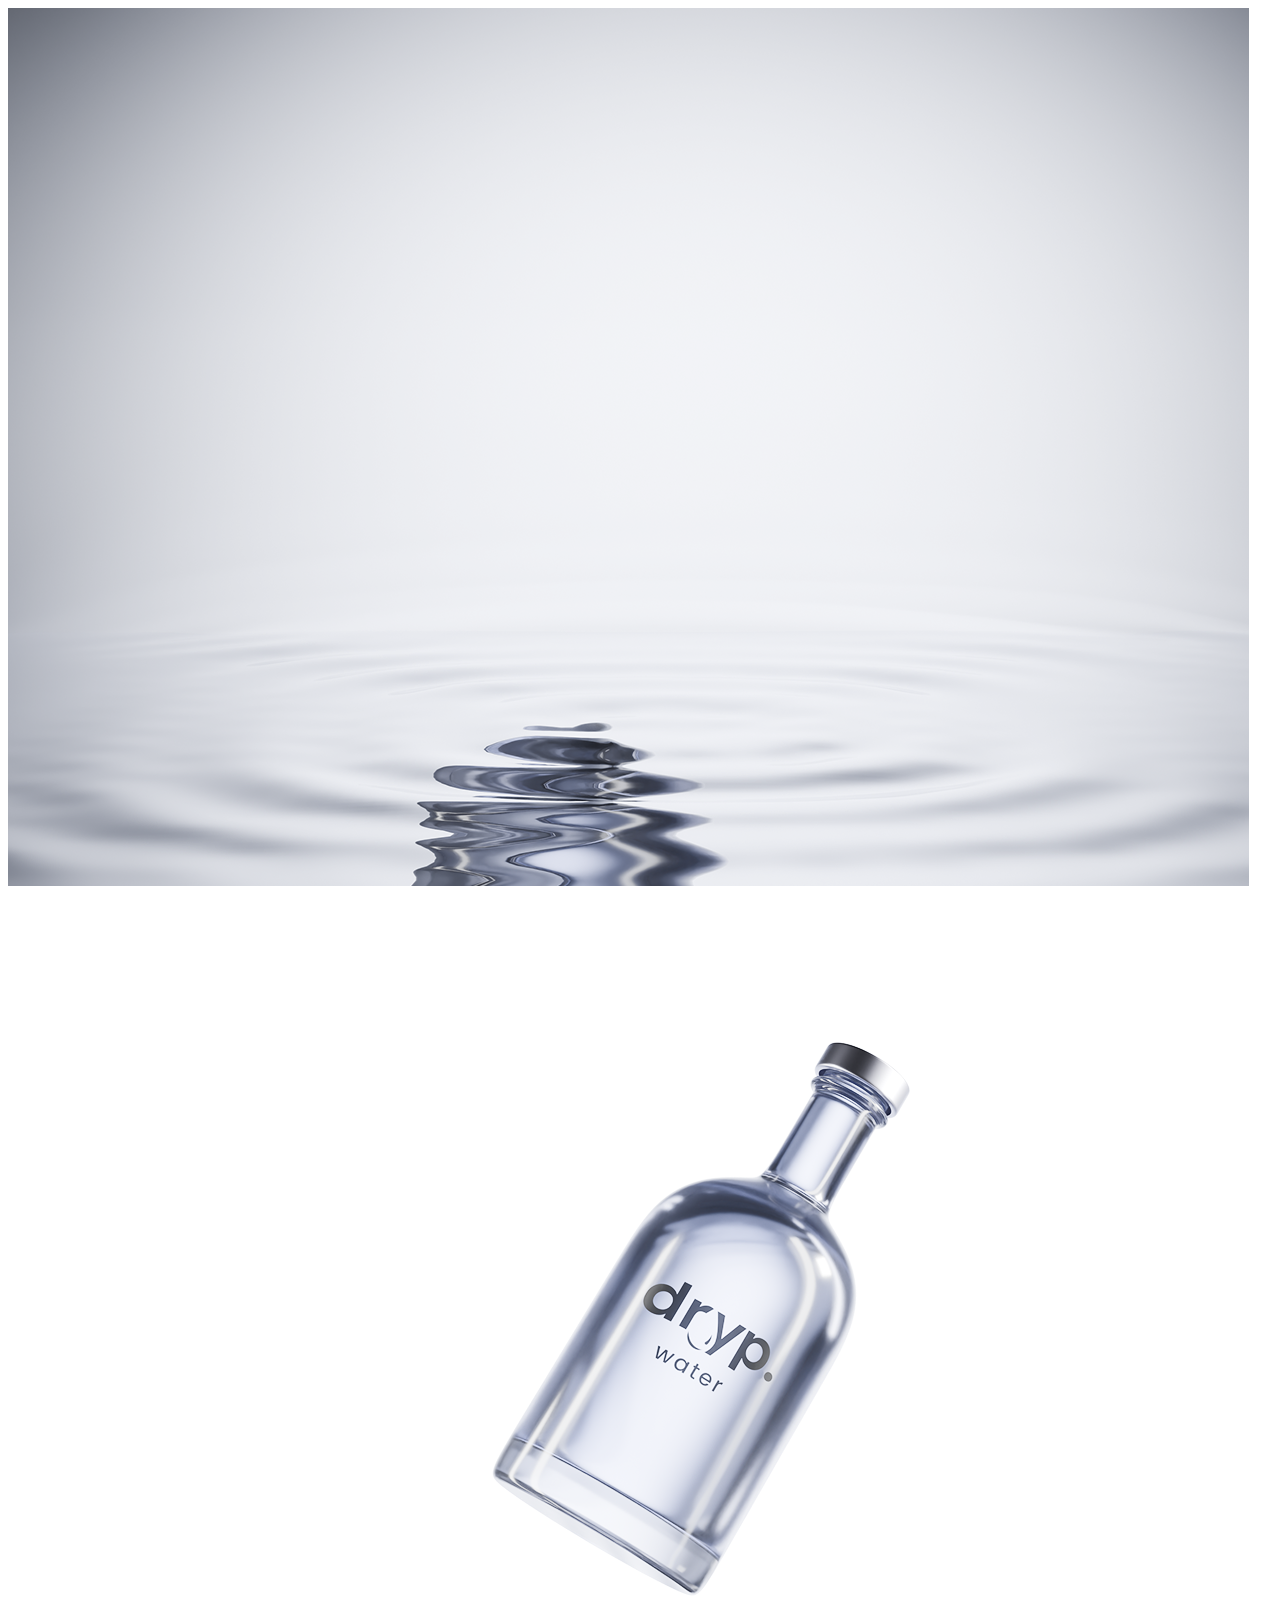
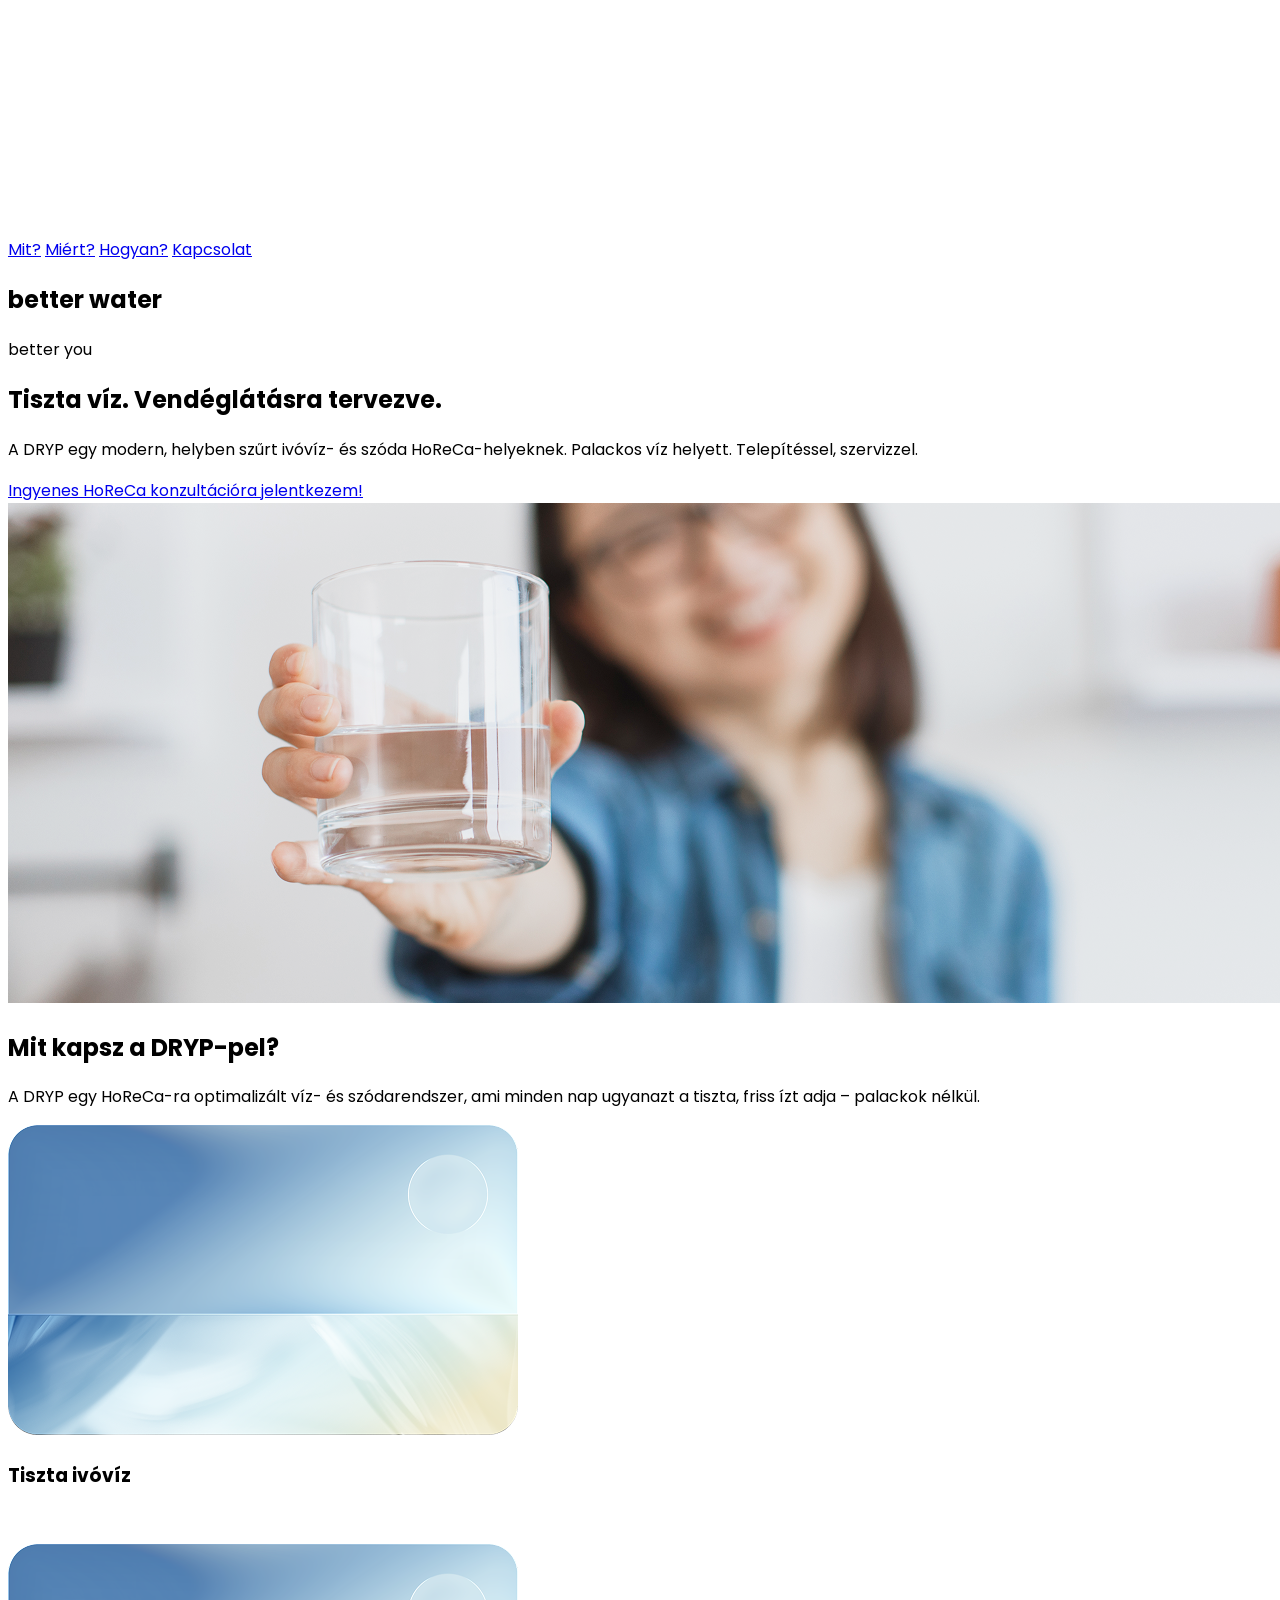
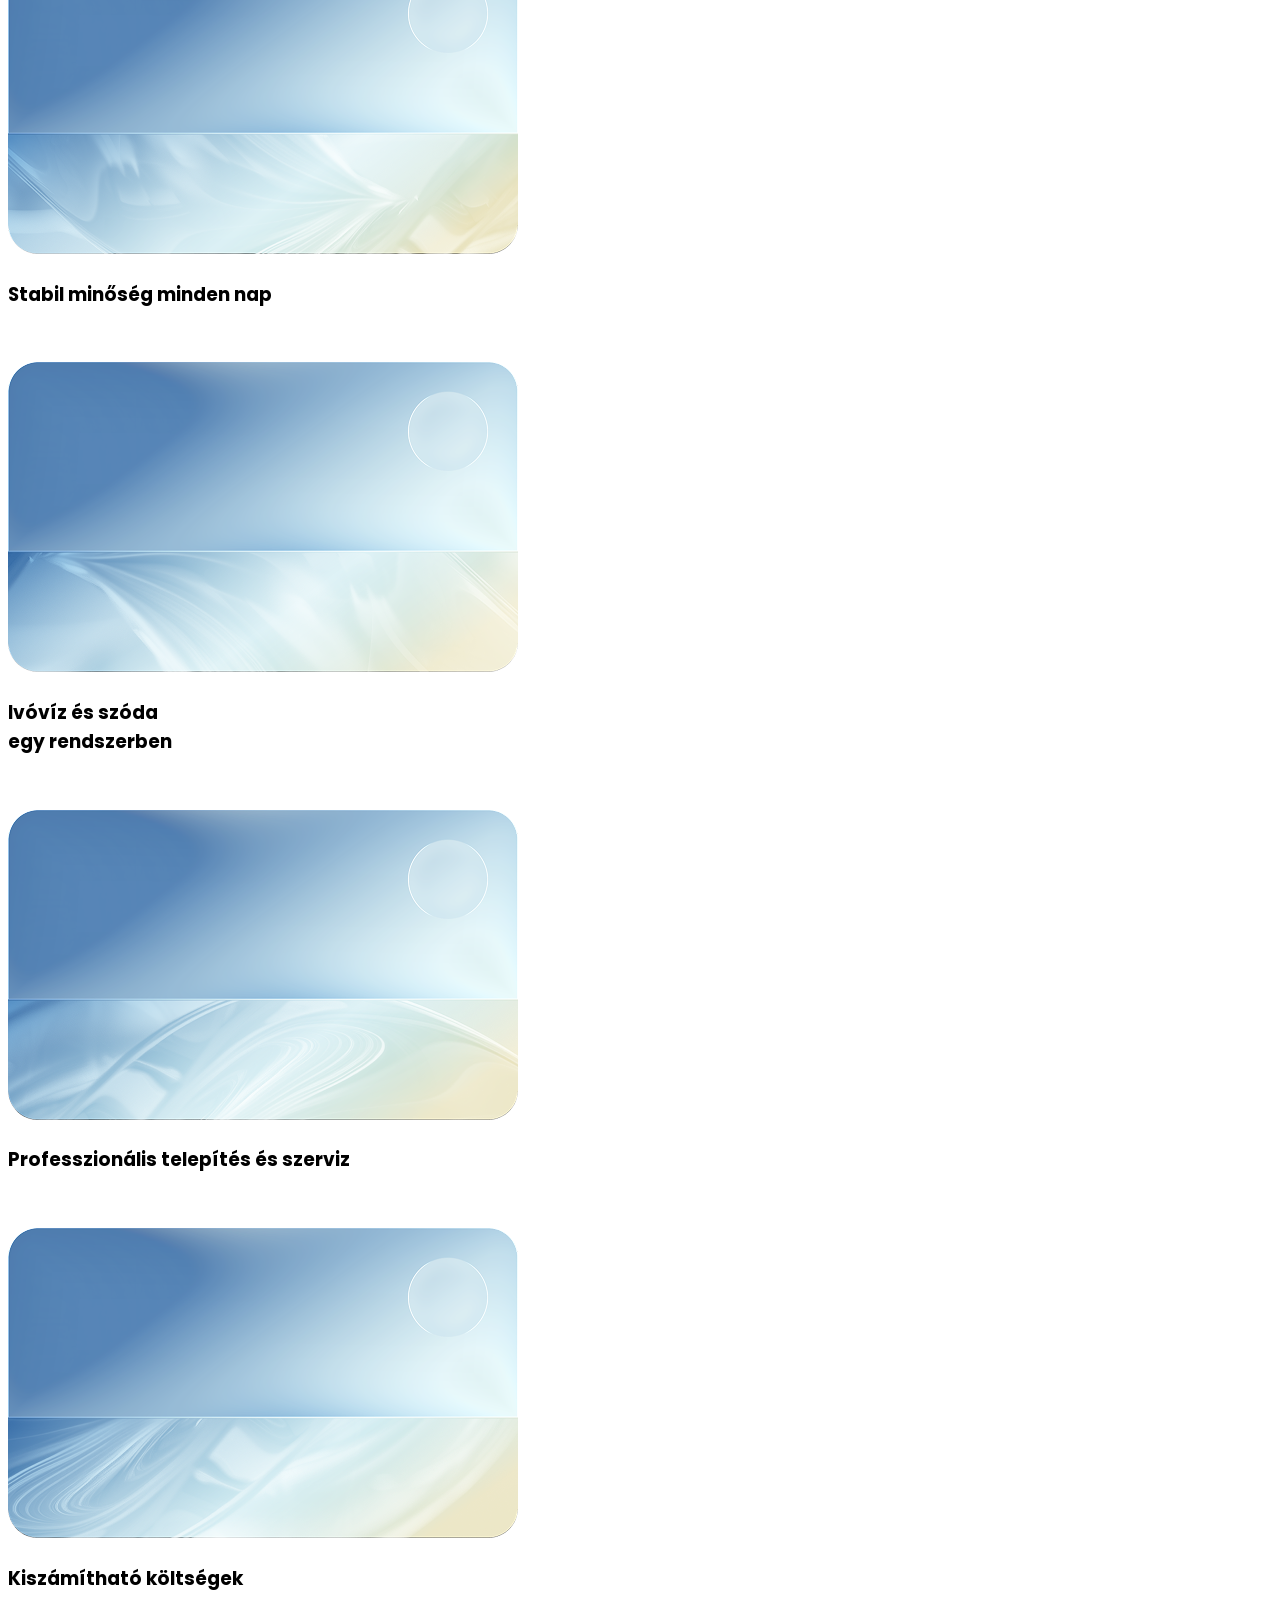
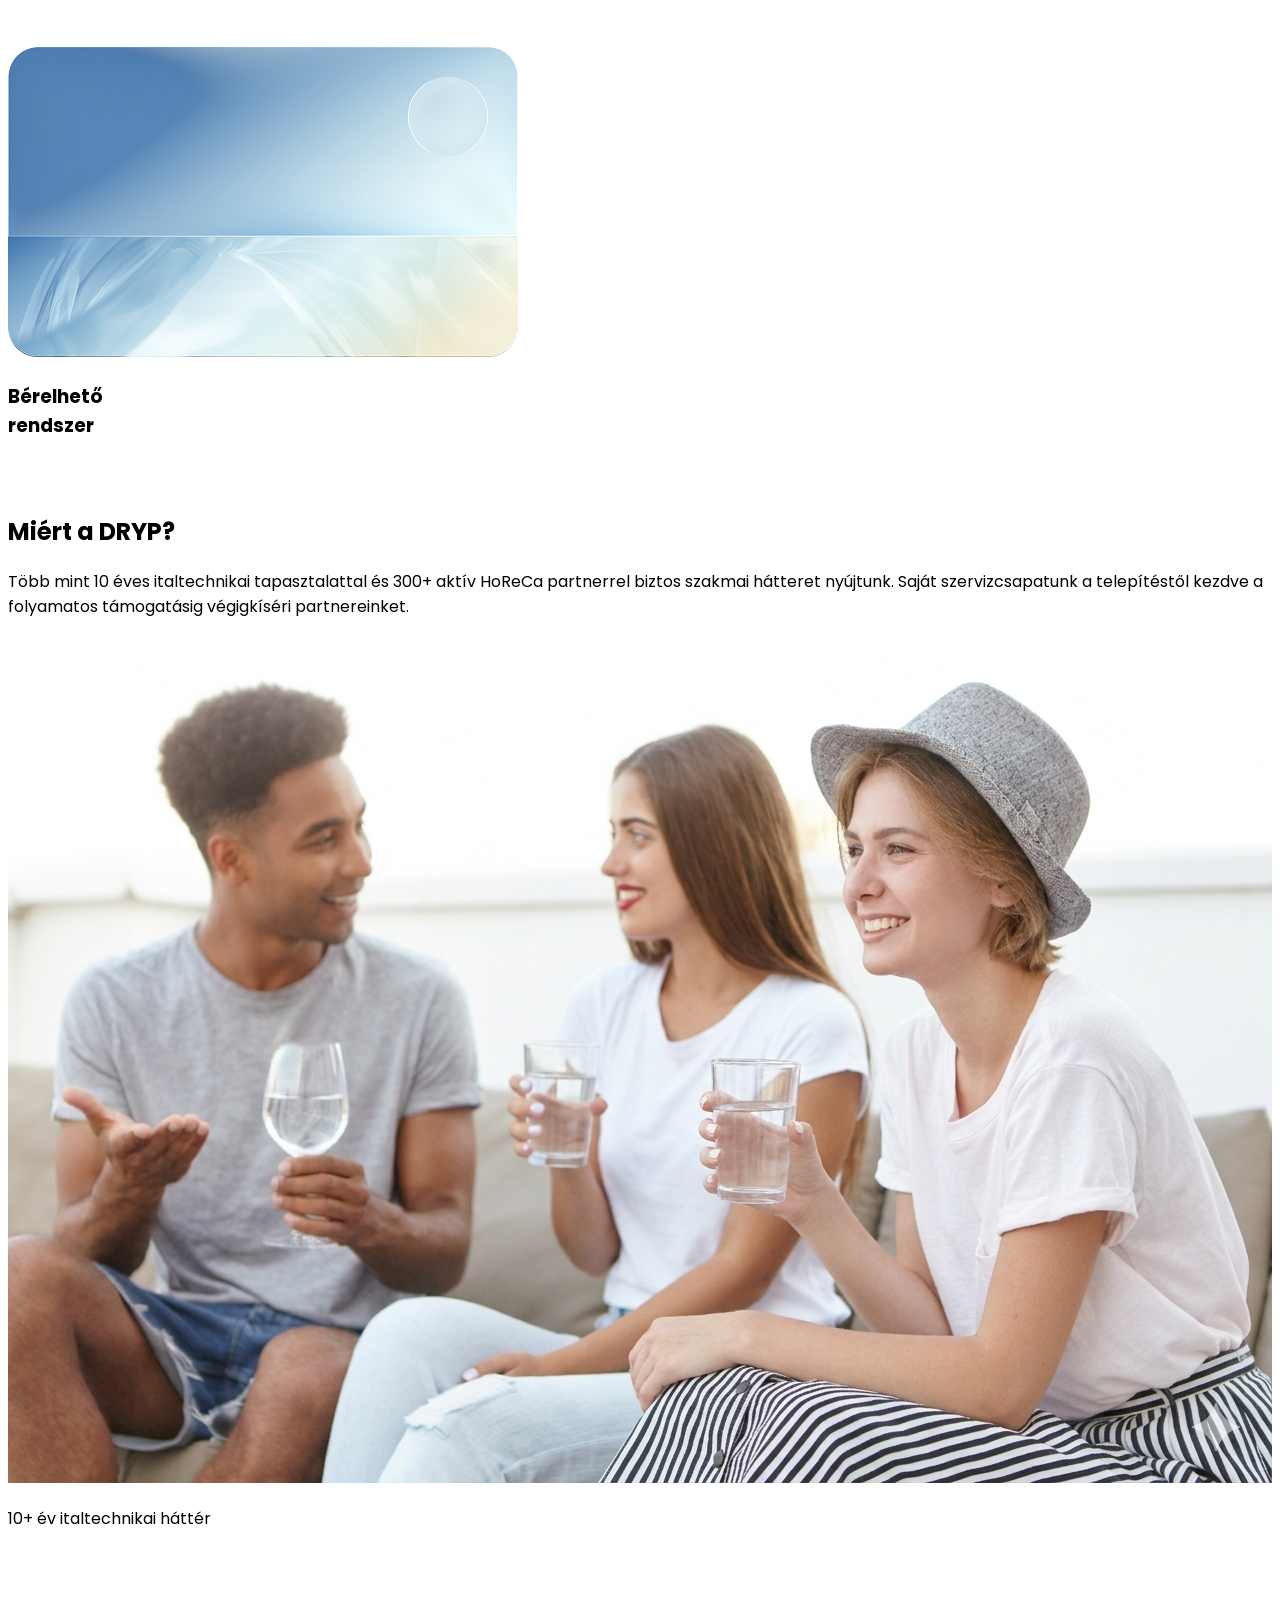
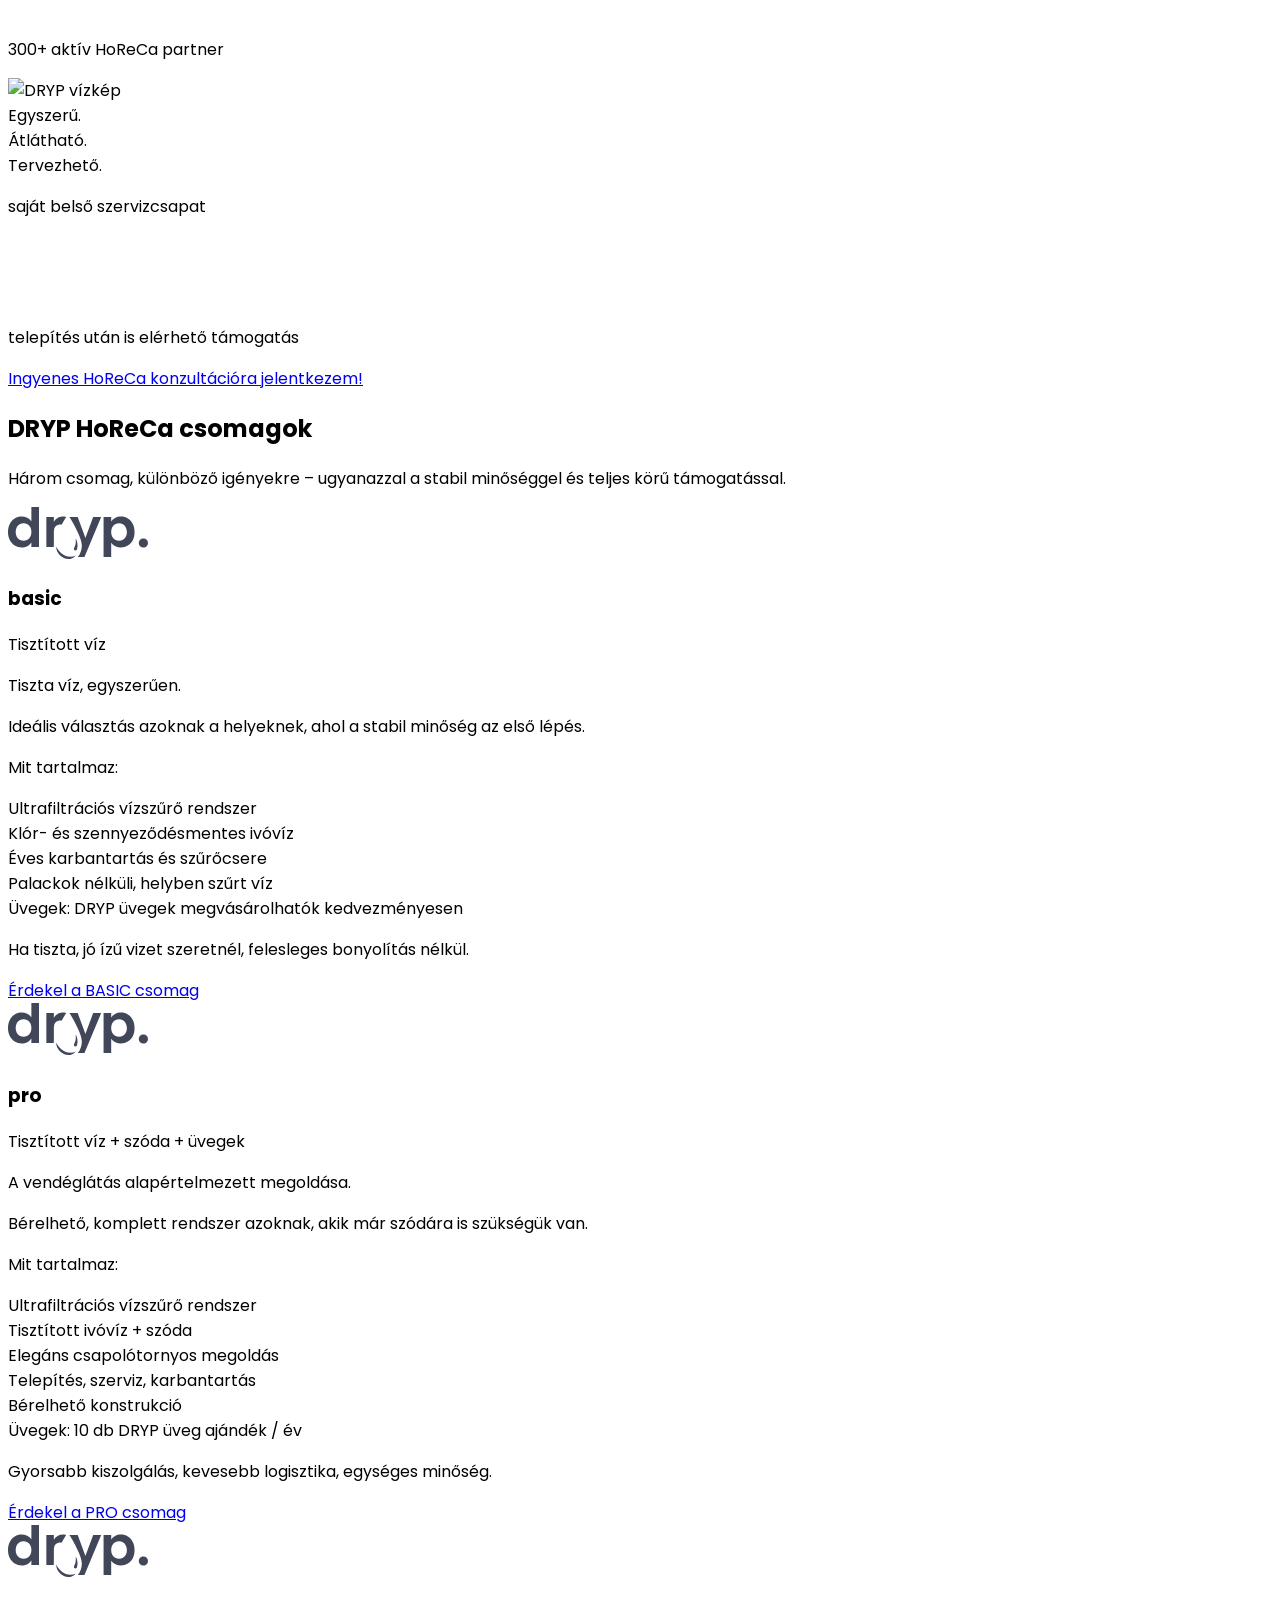
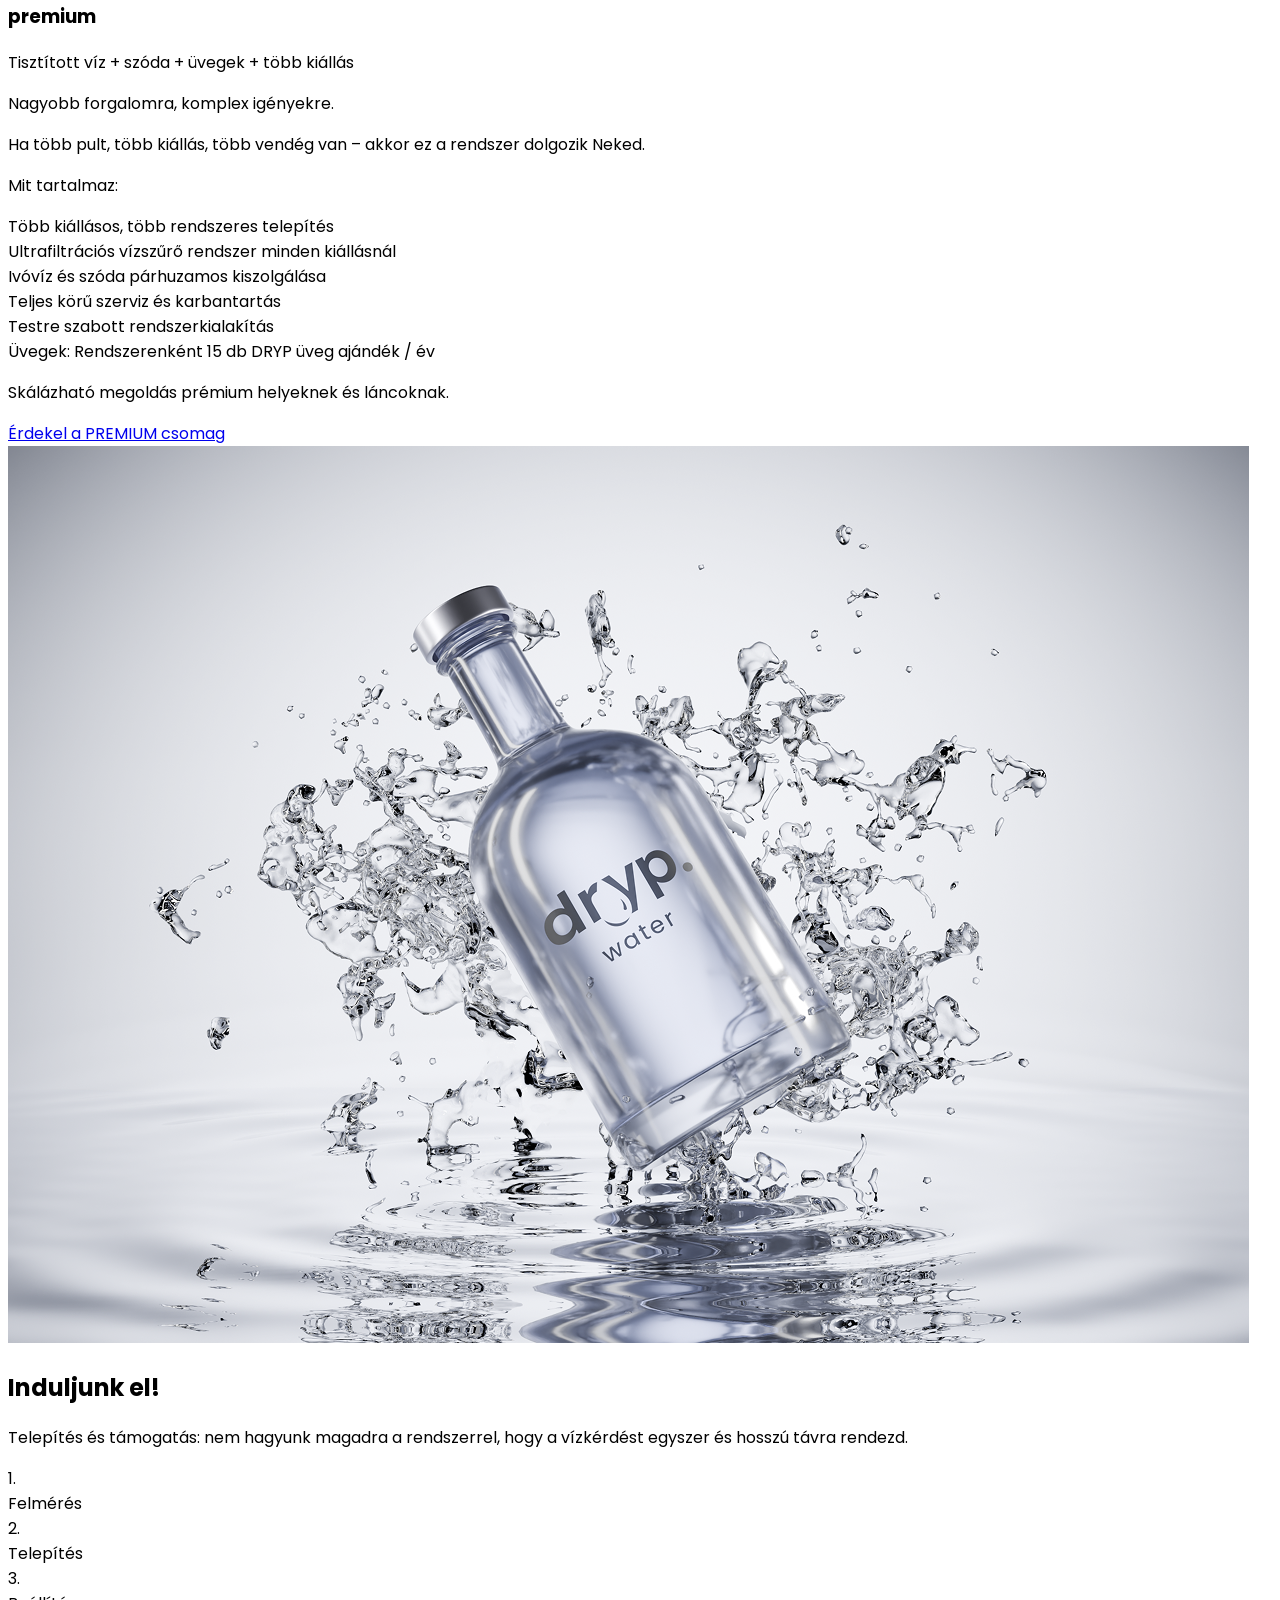
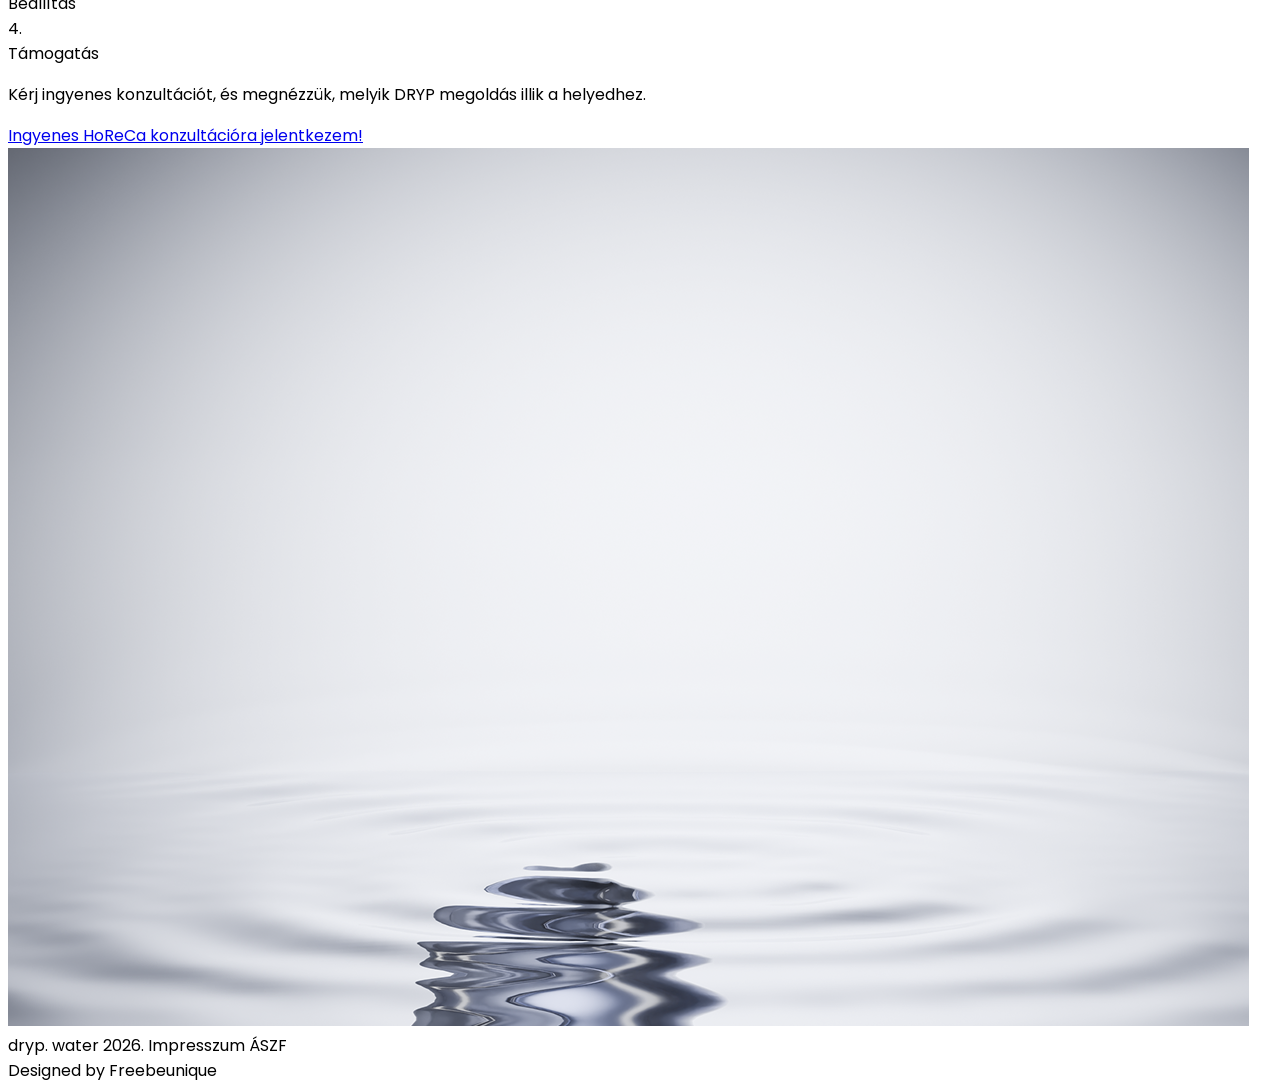
==== index.html @ ceb6c4e7 "Initial commit: DRYP landing page with all assets" ====
<!DOCTYPE html>
<html lang="hu">
<head>
    <meta charset="UTF-8">
    <meta name="viewport" content="width=device-width, initial-scale=1.0">
    <title>DRYP – Better Water, Better You</title>
    <script src="https://cdn.tailwindcss.com"></script>
    <link rel="preconnect" href="https://fonts.googleapis.com">
    <link rel="preconnect" href="https://fonts.gstatic.com" crossorigin>
    <link href="https://fonts.googleapis.com/css2?family=Poppins:wght@400;500;600;700&display=swap" rel="stylesheet">
    <script>
        tailwind.config = {
            theme: {
                extend: {
                    fontFamily: {
                        poppins: ['Poppins', 'sans-serif'],
                    },
                }
            }
        }
    </script>
    <style>
        * { font-family: 'Poppins', sans-serif; }
    </style>
</head>
<body class="bg-zinc-100 overflow-x-hidden">

    <!-- ==================== HERO SECTION ==================== -->
    <section class="relative min-h-screen overflow-hidden">
        <!-- Background layers -->
        <div class="absolute inset-0">
            <div class="absolute -top-36 left-[200px] w-[1001px] h-[924px] bg-zinc-300 rounded-full blur-3xl opacity-50"></div>
            <img class="absolute inset-0 w-full h-full object-cover" src="public/images/hero-3-dbg.png" alt="Hero háttér">
            <div class="absolute inset-0 bg-gradient-to-r from-slate-500 via-slate-300/20 to-transparent"></div>
            <div class="absolute left-1/2 -translate-x-1/2 top-[146px] w-[494px] h-[494px] bg-gradient-to-l from-lime-100 to-teal-200 rounded-full blur-3xl opacity-60"></div>
            <img class="absolute inset-0 w-full h-full object-cover mix-blend-overlay" src="public/images/hero-3-d-bottle.png" alt="">
        </div>

        <!-- Navigation -->
        <nav class="relative z-10 flex justify-center pt-7">
            <div class="w-full max-w-[1140px] mx-auto px-6 lg:px-10 py-3.5 bg-white/10 backdrop-blur-sm rounded-[200px] flex justify-between items-center">
                <img src="public/images/vector-1.svg" alt="DRYP" class="h-8 brightness-0 invert" style="filter: brightness(0) invert(1);">
                <div class="flex items-center gap-10">
                    <a href="#mit" class="text-white text-base font-semibold leading-6 hover:opacity-80 transition">Mit?</a>
                    <a href="#miert" class="text-white text-base font-semibold leading-6 hover:opacity-80 transition">Miért?</a>
                    <a href="#hogyan" class="text-white text-base font-semibold leading-6 hover:opacity-80 transition">Hogyan?</a>
                    <a href="#kapcsolat" class="text-white text-base font-semibold leading-6 hover:opacity-80 transition">Kapcsolat</a>
                </div>
            </div>
        </nav>

        <!-- Hero text -->
        <div class="relative z-10 text-center mt-16">
            <h1 class="text-white text-8xl lg:text-[160px] font-normal leading-tight">better water</h1>
            <p class="text-gray-700 text-5xl lg:text-6xl font-normal mt-4">better you</p>
        </div>
    </section>

    <!-- ==================== INTRO SECTION ==================== -->
    <section class="py-20 px-6">
        <div class="max-w-[840px] mx-auto flex flex-col items-center gap-10 text-center">
            <div class="flex flex-col items-center gap-7">
                <h2 class="text-gray-700 text-4xl lg:text-5xl font-medium">Tiszta víz. Vendéglátásra tervezve.</h2>
                <p class="text-slate-400 text-lg font-medium">A DRYP egy modern, helyben szűrt ivóvíz- és szóda HoReCa-helyeknek. Palackos víz helyett. Telepítéssel, szervizzel.</p>
            </div>
            <a href="#kapcsolat" class="px-10 py-3.5 bg-gradient-to-l from-lime-100 to-teal-200 rounded-[60px] text-gray-700 text-lg font-semibold hover:shadow-lg hover:scale-105 transition-all">
                Ingyenes HoReCa konzultációra jelentkezem!
            </a>
        </div>
    </section>

    <!-- Banner image -->
    <div class="w-full">
        <img class="w-full h-[400px] lg:h-[500px] object-cover shadow-[0px_4px_120px_4px_rgba(191,218,223,1.00)]" src="public/images/image.png" alt="DRYP rendszer">
    </div>

    <!-- ==================== MIT KAPSZ? SECTION ==================== -->
    <section id="mit" class="py-20 px-6">
        <div class="max-w-[840px] mx-auto text-center mb-16">
            <h2 class="text-gray-700 text-4xl lg:text-5xl font-medium mb-7">Mit kapsz a DRYP-pel?</h2>
            <p class="text-slate-400 text-lg font-medium">A DRYP egy HoReCa-ra optimalizált víz- és szódarendszer, ami minden nap ugyanazt a tiszta, friss ízt adja – palackok nélkül.</p>
        </div>

        <div class="max-w-[1060px] mx-auto grid grid-cols-1 md:grid-cols-2 gap-8">
            <!-- Card 1 -->
            <div class="relative h-80 rounded-[30px] overflow-hidden group">
                <img class="absolute inset-0 w-full h-full object-cover group-hover:scale-105 transition-transform duration-500" src="public/images/rectangle-3222.png" alt="Tiszta ivóvíz">
                <div class="absolute inset-0 bg-gradient-to-t from-black/50 to-transparent"></div>
                <div class="absolute bottom-6 left-6 right-6 flex justify-between items-end">
                    <h3 class="text-white text-2xl lg:text-3xl font-medium">Tiszta ivóvíz</h3>
                    <img src="public/images/interface-weather-rain-drop-drops-rain-rainy-meteorology-water-precipitation-weather-streamline-core.svg" alt="" class="w-7 h-7" style="filter: brightness(0) invert(1);">
                </div>
            </div>
            <!-- Card 2 -->
            <div class="relative h-80 rounded-[30px] overflow-hidden group">
                <img class="absolute inset-0 w-full h-full object-cover group-hover:scale-105 transition-transform duration-500" src="public/images/rectangle-3224.png" alt="Stabil minőség">
                <div class="absolute inset-0 bg-gradient-to-t from-black/50 to-transparent"></div>
                <div class="absolute bottom-6 left-6 right-6 flex justify-between items-end">
                    <h3 class="text-white text-2xl lg:text-3xl font-medium">Stabil minőség minden nap</h3>
                    <img src="public/images/interface-favorite-heart-reward-social-rating-media-heart-it-like-favorite-love-streamline-core.svg" alt="" class="w-7 h-7" style="filter: brightness(0) invert(1);">
                </div>
            </div>
            <!-- Card 3 -->
            <div class="relative h-80 rounded-[30px] overflow-hidden group">
                <img class="absolute inset-0 w-full h-full object-cover group-hover:scale-105 transition-transform duration-500" src="public/images/rectangle-3225.png" alt="Ivóvíz és szóda">
                <div class="absolute inset-0 bg-gradient-to-t from-black/50 to-transparent"></div>
                <div class="absolute bottom-6 left-6 right-6 flex justify-between items-end">
                    <h3 class="text-white text-2xl lg:text-3xl font-medium">Ivóvíz és szóda<br>egy rendszerben</h3>
                    <img src="public/images/interface-edit-flll-color-bucket-color-colors-design-paint-painting-streamline-core.svg" alt="" class="w-7 h-7" style="filter: brightness(0) invert(1);">
                </div>
            </div>
            <!-- Card 4 -->
            <div class="relative h-80 rounded-[30px] overflow-hidden group">
                <img class="absolute inset-0 w-full h-full object-cover group-hover:scale-105 transition-transform duration-500" src="public/images/rectangle-3228.png" alt="Professzionális telepítés">
                <div class="absolute inset-0 bg-gradient-to-t from-black/50 to-transparent"></div>
                <div class="absolute bottom-6 left-6 right-6 flex justify-between items-end">
                    <h3 class="text-white text-2xl lg:text-3xl font-medium">Professzionális telepítés és szerviz</h3>
                    <img src="public/images/interface-upload-laptop-arrow-computer-download-internet-laptop-network-server-up-upload-streamline-core.svg" alt="" class="w-7 h-7" style="filter: brightness(0) invert(1);">
                </div>
            </div>
            <!-- Card 5 -->
            <div class="relative h-80 rounded-[30px] overflow-hidden group">
                <img class="absolute inset-0 w-full h-full object-cover group-hover:scale-105 transition-transform duration-500" src="public/images/rectangle-3229.png" alt="Kiszámítható költségek">
                <div class="absolute inset-0 bg-gradient-to-t from-black/50 to-transparent"></div>
                <div class="absolute bottom-6 left-6 right-6 flex justify-between items-end">
                    <h3 class="text-white text-2xl lg:text-3xl font-medium">Kiszámítható költségek</h3>
                    <img src="public/images/money-cash-dollar-coin-accounting-billing-payment-cash-coin-currency-money-finance-streamline-core.svg" alt="" class="w-7 h-7" style="filter: brightness(0) invert(1);">
                </div>
            </div>
            <!-- Card 6 -->
            <div class="relative h-80 rounded-[30px] overflow-hidden group">
                <img class="absolute inset-0 w-full h-full object-cover group-hover:scale-105 transition-transform duration-500" src="public/images/unnamed.png" alt="Bérelhető rendszer">
                <div class="absolute inset-0 bg-gradient-to-t from-black/50 to-transparent"></div>
                <div class="absolute bottom-6 left-6 right-6 flex justify-between items-end">
                    <h3 class="text-white text-2xl lg:text-3xl font-medium">Bérelhető<br>rendszer</h3>
                    <img src="public/images/interface-arrows-reload-2-arrows-load-arrow-sync-square-loading-reload-synchronize-streamline-core.svg" alt="" class="w-7 h-7" style="filter: brightness(0) invert(1);">
                </div>
            </div>
        </div>
    </section>

    <!-- ==================== MIÉRT A DRYP? SECTION ==================== -->
    <section id="miert" class="py-20 px-6">
        <div class="max-w-[840px] mx-auto text-center mb-16">
            <h2 class="text-gray-700 text-4xl lg:text-5xl font-medium mb-7">Miért a DRYP?</h2>
            <p class="text-slate-400 text-lg font-medium">Több mint 10 éves italtechnikai tapasztalattal és 300+ aktív HoReCa partnerrel biztos szakmai hátteret nyújtunk. Saját szervizcsapatunk a telepítéstől kezdve a folyamatos támogatásig végigkíséri partnereinket.</p>
        </div>
    </section>

    <!-- Banner image -->
    <div class="w-full">
        <img class="w-full h-[400px] lg:h-[500px] object-cover" src="public/images/38691999ac65a8aab3673966e29b4bee29072a21.png" alt="DRYP rendszer működés közben">
    </div>

    <!-- ==================== STATS / TRUST SECTION ==================== -->
    <section class="py-20 px-6 relative overflow-hidden">
        <!-- Background effects -->
        <div class="absolute inset-0 pointer-events-none">
            <div class="absolute top-0 left-1/2 -translate-x-1/2 w-[991px] h-[991px] bg-gradient-to-l from-lime-100 to-teal-200 rounded-full blur-[108px] opacity-40"></div>
            <div class="absolute top-[-50px] left-[75px] w-[1291px] h-[1192px] bg-zinc-300 rounded-full blur-3xl opacity-30"></div>
        </div>

        <div class="relative z-10 max-w-[1280px] mx-auto">
            <!-- Top stat boxes -->
            <div class="flex flex-col md:flex-row justify-between items-center gap-8 mb-16">
                <div class="flex items-center gap-4">
                    <div class="p-7 bg-white rounded-[30px] shadow-sm">
                        <p class="w-64 text-right"><span class="text-slate-400 text-xl lg:text-2xl font-medium">10+ év</span> <span class="text-gray-700 text-xl lg:text-2xl font-medium">italtechnikai háttér</span></p>
                    </div>
                    <img src="public/images/line-17.svg" alt="" class="hidden md:block">
                </div>
                <div class="flex items-center gap-4">
                    <img src="public/images/line-18.svg" alt="" class="hidden md:block">
                    <div class="p-7 bg-white rounded-[30px] shadow-sm">
                        <p class="w-64"><span class="text-slate-400 text-xl lg:text-2xl font-medium">300+ aktív</span> <span class="text-gray-700 text-xl lg:text-2xl font-medium">HoReCa partner</span></p>
                    </div>
                </div>
            </div>

            <!-- Center circle -->
            <div class="relative flex justify-center items-center my-12">
                <div class="w-72 h-72 lg:w-80 lg:h-80 bg-white/60 rounded-full blur-3xl absolute"></div>
                <img class="w-full max-w-[800px] mx-auto" src="public/images/source-03-v-00-v.png" alt="DRYP vízkép">
                <div class="absolute text-center text-gray-700 text-3xl lg:text-4xl font-medium leading-relaxed">
                    Egyszerű.<br>Átlátható.<br>Tervezhető.
                </div>
            </div>

            <!-- Bottom stat boxes -->
            <div class="flex flex-col md:flex-row justify-between items-center gap-8 mt-16">
                <div class="flex items-center gap-4">
                    <div class="p-7 bg-white rounded-[30px] shadow-sm">
                        <p class="w-64 text-right"><span class="text-gray-700 text-xl lg:text-2xl font-medium">saját belső </span><span class="text-slate-400 text-xl lg:text-2xl font-medium">szervizcsapat</span></p>
                    </div>
                    <img src="public/images/line-19.svg" alt="" class="hidden md:block">
                </div>
                <div class="flex items-center gap-4">
                    <img src="public/images/line-20.svg" alt="" class="hidden md:block">
                    <div class="p-7 bg-white rounded-[30px] shadow-sm">
                        <p class="w-64"><span class="text-gray-700 text-xl lg:text-2xl font-medium">telepítés után is </span><span class="text-slate-400 text-xl lg:text-2xl font-medium">elérhető támogatás</span></p>
                    </div>
                </div>
            </div>

            <!-- CTA -->
            <div class="text-center mt-16">
                <a href="#kapcsolat" class="inline-block px-10 py-3.5 bg-gradient-to-l from-lime-100 to-teal-200 rounded-[60px] text-gray-700 text-lg font-semibold hover:shadow-lg hover:scale-105 transition-all">
                    Ingyenes HoReCa konzultációra jelentkezem!
                </a>
            </div>
        </div>
    </section>

    <!-- ==================== HORECA CSOMAGOK ==================== -->
    <section id="hogyan" class="py-20 px-6">
        <div class="max-w-[840px] mx-auto text-center mb-16">
            <h2 class="text-gray-700 text-4xl lg:text-5xl font-medium mb-7">DRYP HoReCa csomagok</h2>
            <p class="text-slate-400 text-lg font-medium">Három csomag, különböző igényekre – ugyanazzal a stabil minőséggel és teljes körű támogatással.</p>
        </div>

        <div class="max-w-[1280px] mx-auto grid grid-cols-1 md:grid-cols-3 gap-8">
            <!-- BASIC -->
            <div class="p-7 bg-gradient-to-l from-slate-300 to-blue-200 rounded-[30px] flex flex-col items-center gap-7">
                <div class="flex flex-col items-center gap-2.5">
                    <img src="public/images/vector.svg" alt="DRYP" class="h-12 w-auto">
                    <h3 class="text-gray-700 text-3xl font-medium text-center w-full">basic</h3>
                </div>
                <div class="w-full px-7 py-10 bg-white rounded-[20px] flex flex-col items-center gap-7">
                    <p class="text-gray-700 text-base font-medium text-center">Tisztított víz</p>
                    <div class="w-full h-px bg-lime-100"></div>
                    <p class="text-gray-700 text-base font-bold text-center">Tiszta víz, egyszerűen.</p>
                    <div class="w-full h-px bg-lime-100"></div>
                    <p class="text-gray-700 text-base font-medium text-center">Ideális választás azoknak a helyeknek, ahol a stabil minőség az első lépés.</p>
                    <div class="w-full h-px bg-lime-100"></div>
                    <p class="text-gray-700 text-base font-bold text-center">Mit tartalmaz:</p>
                    <p class="text-gray-700 text-base font-medium text-left w-full">
                        Ultrafiltrációs vízszűrő rendszer<br>
                        Klór- és szennyeződésmentes ivóvíz<br>
                        Éves karbantartás és szűrőcsere<br>
                        Palackok nélküli, helyben szűrt víz<br>
                        Üvegek: DRYP üvegek megvásárolhatók kedvezményesen
                    </p>
                    <div class="w-full h-px bg-lime-100"></div>
                    <div class="flex flex-col items-center gap-10">
                        <p class="text-gray-700 text-base font-bold text-center">Ha tiszta, jó ízű vizet szeretnél, felesleges bonyolítás nélkül.</p>
                        <a href="#kapcsolat" class="px-10 py-3.5 bg-gradient-to-l from-lime-100 to-teal-200 rounded-[60px] text-gray-700 text-lg font-semibold hover:shadow-lg hover:scale-105 transition-all">
                            Érdekel a BASIC csomag
                        </a>
                    </div>
                </div>
            </div>

            <!-- PRO -->
            <div class="p-7 bg-gradient-to-l from-slate-300 to-teal-200 rounded-[30px] flex flex-col items-center gap-8">
                <div class="flex flex-col items-center gap-2.5">
                    <img src="public/images/vector.svg" alt="DRYP" class="h-12 w-auto">
                    <h3 class="text-gray-700 text-3xl font-medium text-center w-full">pro</h3>
                </div>
                <div class="w-full px-7 py-10 bg-white rounded-[20px] flex flex-col items-center gap-7">
                    <p class="text-gray-700 text-base font-medium text-center">Tisztított víz + szóda + üvegek</p>
                    <div class="w-full h-px bg-lime-100"></div>
                    <p class="text-gray-700 text-base font-bold text-center">A vendéglátás alapértelmezett megoldása.</p>
                    <div class="w-full h-px bg-lime-100"></div>
                    <p class="text-gray-700 text-base font-medium text-center">Bérelhető, komplett rendszer azoknak, akik már szódára is szükségük van.</p>
                    <div class="w-full h-px bg-lime-100"></div>
                    <p class="text-gray-700 text-base font-bold text-center">Mit tartalmaz:</p>
                    <p class="text-gray-700 text-base font-medium text-left w-full">
                        Ultrafiltrációs vízszűrő rendszer<br>
                        Tisztított ivóvíz + szóda<br>
                        Elegáns csapolótornyos megoldás<br>
                        Telepítés, szerviz, karbantartás<br>
                        Bérelhető konstrukció<br>
                        Üvegek: 10 db DRYP üveg ajándék / év
                    </p>
                    <div class="w-full h-px bg-lime-100"></div>
                    <div class="flex flex-col items-center gap-10">
                        <p class="text-gray-700 text-base font-bold text-center">Gyorsabb kiszolgálás, kevesebb logisztika, egységes minőség.</p>
                        <a href="#kapcsolat" class="px-10 py-3.5 bg-gradient-to-l from-lime-100 to-teal-200 rounded-[60px] text-gray-700 text-lg font-semibold hover:shadow-lg hover:scale-105 transition-all">
                            Érdekel a PRO csomag
                        </a>
                    </div>
                </div>
            </div>

            <!-- PREMIUM -->
            <div class="p-7 bg-gradient-to-l from-lime-100 to-teal-200 rounded-[30px] flex flex-col items-center gap-7">
                <div class="flex flex-col items-center gap-2.5">
                    <img src="public/images/vector.svg" alt="DRYP" class="h-12 w-auto">
                    <h3 class="text-gray-700 text-3xl font-medium text-center w-full">premium</h3>
                </div>
                <div class="w-full px-7 py-10 bg-white rounded-[20px] flex flex-col items-center gap-7">
                    <p class="text-gray-700 text-base font-medium text-center">Tisztított víz + szóda + üvegek + több kiállás</p>
                    <div class="w-full h-px bg-lime-100"></div>
                    <p class="text-gray-700 text-base font-bold text-center">Nagyobb forgalomra, komplex igényekre.</p>
                    <div class="w-full h-px bg-lime-100"></div>
                    <p class="text-gray-700 text-base font-medium text-center">Ha több pult, több kiállás, több vendég van – akkor ez a rendszer dolgozik Neked.</p>
                    <div class="w-full h-px bg-lime-100"></div>
                    <p class="text-gray-700 text-base font-bold text-center">Mit tartalmaz:</p>
                    <p class="text-gray-700 text-base font-medium text-left w-full">
                        Több kiállásos, több rendszeres telepítés<br>
                        Ultrafiltrációs vízszűrő rendszer minden kiállásnál<br>
                        Ivóvíz és szóda párhuzamos kiszolgálása<br>
                        Teljes körű szerviz és karbantartás<br>
                        Testre szabott rendszerkialakítás<br>
                        Üvegek: Rendszerenként 15 db DRYP üveg ajándék / év
                    </p>
                    <div class="w-full h-px bg-lime-100"></div>
                    <div class="flex flex-col items-center gap-10">
                        <p class="text-gray-700 text-base font-bold text-center">Skálázható megoldás prémium helyeknek és láncoknak.</p>
                        <a href="#kapcsolat" class="px-10 py-3.5 bg-gradient-to-l from-lime-100 to-teal-200 rounded-[60px] text-gray-700 text-lg font-semibold hover:shadow-lg hover:scale-105 transition-all">
                            Érdekel a PREMIUM csomag
                        </a>
                    </div>
                </div>
            </div>
        </div>
    </section>

    <!-- Banner image -->
    <div class="w-full">
        <img class="w-full h-[400px] lg:h-[500px] object-cover" src="public/images/photo.png" alt="DRYP a gyakorlatban">
    </div>

    <!-- ==================== INDULJUNK EL! SECTION ==================== -->
    <section id="kapcsolat" class="py-20 px-6">
        <div class="max-w-[1060px] mx-auto">
            <div class="bg-white rounded-t-[30px] rounded-b-[30px] overflow-hidden">
                <!-- White top part -->
                <div class="px-6 lg:px-12 py-16 flex flex-col items-center gap-10">
                    <div class="flex flex-col items-center gap-5 text-center">
                        <h2 class="text-gray-700 text-4xl lg:text-5xl font-medium">Induljunk el!</h2>
                        <div class="flex flex-col items-center gap-7">
                            <p class="max-w-[840px] text-gray-700 text-lg font-medium">Telepítés és támogatás: nem hagyunk magadra a rendszerrel, hogy a vízkérdést egyszer és hosszú távra rendezd.</p>

                            <!-- Steps -->
                            <div class="flex flex-wrap justify-center items-center gap-5">
                                <div class="pl-1.5 pr-7 py-[5px] rounded-[30px] border border-slate-400 flex items-center gap-2.5">
                                    <div class="px-7 py-[5px] bg-slate-400 rounded-[30px] flex items-center">
                                        <span class="text-white text-lg font-medium">1.</span>
                                    </div>
                                    <span class="text-slate-400 text-lg font-medium">Felmérés</span>
                                </div>
                                <div class="pl-1.5 pr-7 py-[5px] rounded-[30px] border border-slate-400 flex items-center gap-2.5">
                                    <div class="px-7 py-[5px] bg-slate-400 rounded-[30px] flex items-center">
                                        <span class="text-white text-lg font-medium">2.</span>
                                    </div>
                                    <span class="text-slate-400 text-lg font-medium">Telepítés</span>
                                </div>
                                <div class="pl-1.5 pr-7 py-[5px] rounded-[30px] border border-slate-400 flex items-center gap-2.5">
                                    <div class="px-7 py-[5px] bg-slate-400 rounded-[30px] flex items-center">
                                        <span class="text-white text-lg font-medium">3.</span>
                                    </div>
                                    <span class="text-slate-400 text-lg font-medium">Beállítás</span>
                                </div>
                                <div class="pl-1.5 pr-7 py-[5px] rounded-[30px] border border-slate-400 flex items-center gap-2.5">
                                    <div class="px-7 py-[5px] bg-slate-400 rounded-[30px] flex items-center">
                                        <span class="text-white text-lg font-medium">4.</span>
                                    </div>
                                    <span class="text-slate-400 text-lg font-medium">Támogatás</span>
                                </div>
                            </div>

                            <p class="max-w-[840px] text-gray-700 text-lg font-medium">Kérj ingyenes konzultációt, és megnézzük, melyik DRYP megoldás illik a helyedhez.</p>
                        </div>
                    </div>
                    <a href="#" class="px-10 py-3.5 bg-gradient-to-l from-lime-100 to-teal-200 rounded-[60px] text-gray-700 text-lg font-semibold hover:shadow-lg hover:scale-105 transition-all">
                        Ingyenes HoReCa konzultációra jelentkezem!
                    </a>
                </div>
                <!-- Gradient bottom -->
                <div class="h-8 bg-gradient-to-l from-lime-100 via-teal-200/30 to-slate-500 rounded-b-[30px]"></div>
            </div>
        </div>
    </section>

    <!-- ==================== FOOTER ==================== -->
    <footer class="relative overflow-hidden">
        <!-- Background -->
        <div class="absolute inset-0 pointer-events-none">
            <div class="absolute bottom-0 right-0 w-[1001px] h-[516px] bg-zinc-300 rounded-full blur-3xl opacity-40"></div>
            <div class="absolute bottom-0 right-0 w-[1001px] h-[924px] bg-zinc-300 rounded-full blur-3xl opacity-30"></div>
            <img class="absolute inset-0 w-full h-full object-cover opacity-30" src="public/images/hero-3-dbg.png" alt="">
            <div class="absolute inset-0 bg-gradient-to-r from-slate-500 via-slate-300/20 to-transparent"></div>
        </div>

        <div class="relative z-10 max-w-[1140px] mx-auto px-6">
            <div class="px-6 lg:px-28 py-3.5 bg-white/10 backdrop-blur-sm rounded-t-[30px] flex flex-col md:flex-row justify-between items-center gap-4">
                <div class="flex flex-wrap justify-center items-center gap-6 lg:gap-10">
                    <span class="text-white text-base font-semibold">dryp. water 2026.</span>
                    <span class="text-white text-base font-semibold">Impresszum</span>
                    <span class="hidden md:block w-px h-4 bg-white"></span>
                    <span class="text-white text-base font-semibold">ÁSZF</span>
                </div>
                <span class="text-white text-base font-semibold">Designed by Freebeunique</span>
            </div>
        </div>
    </footer>

</body>
</html>
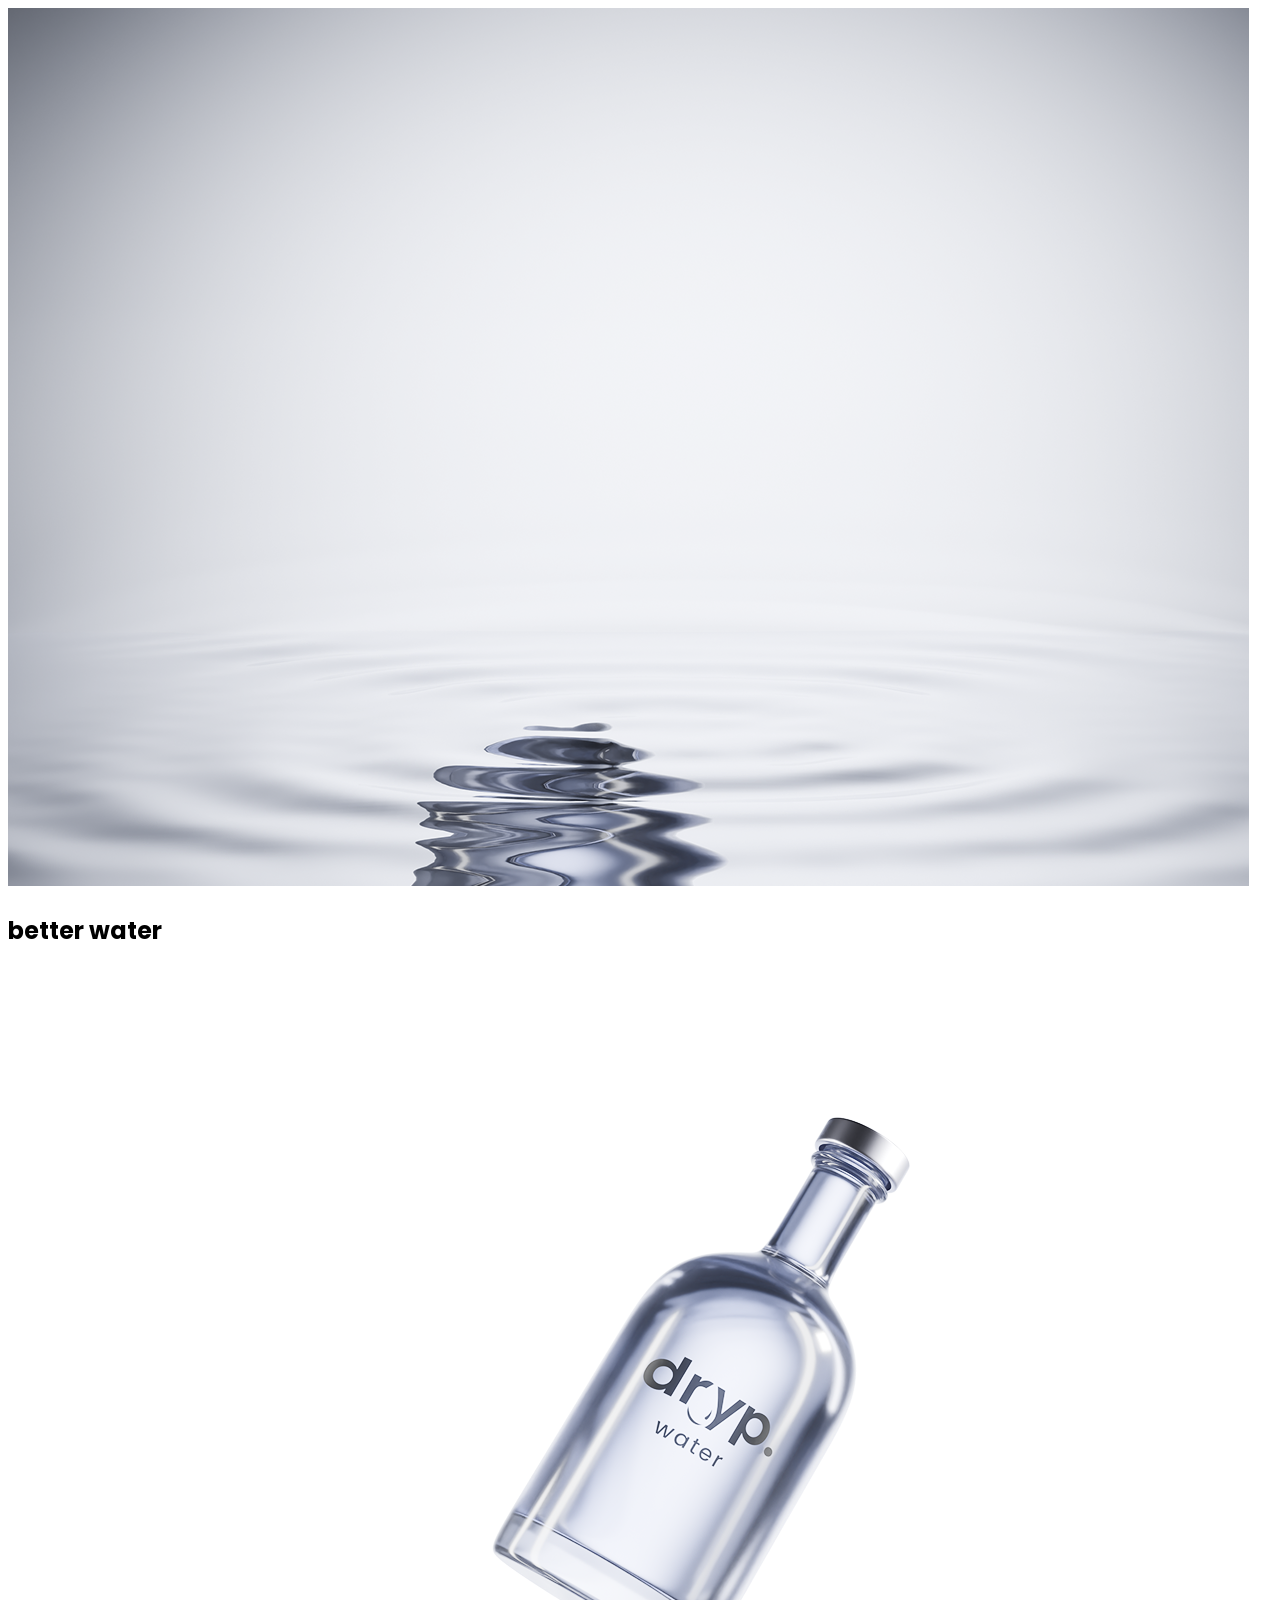
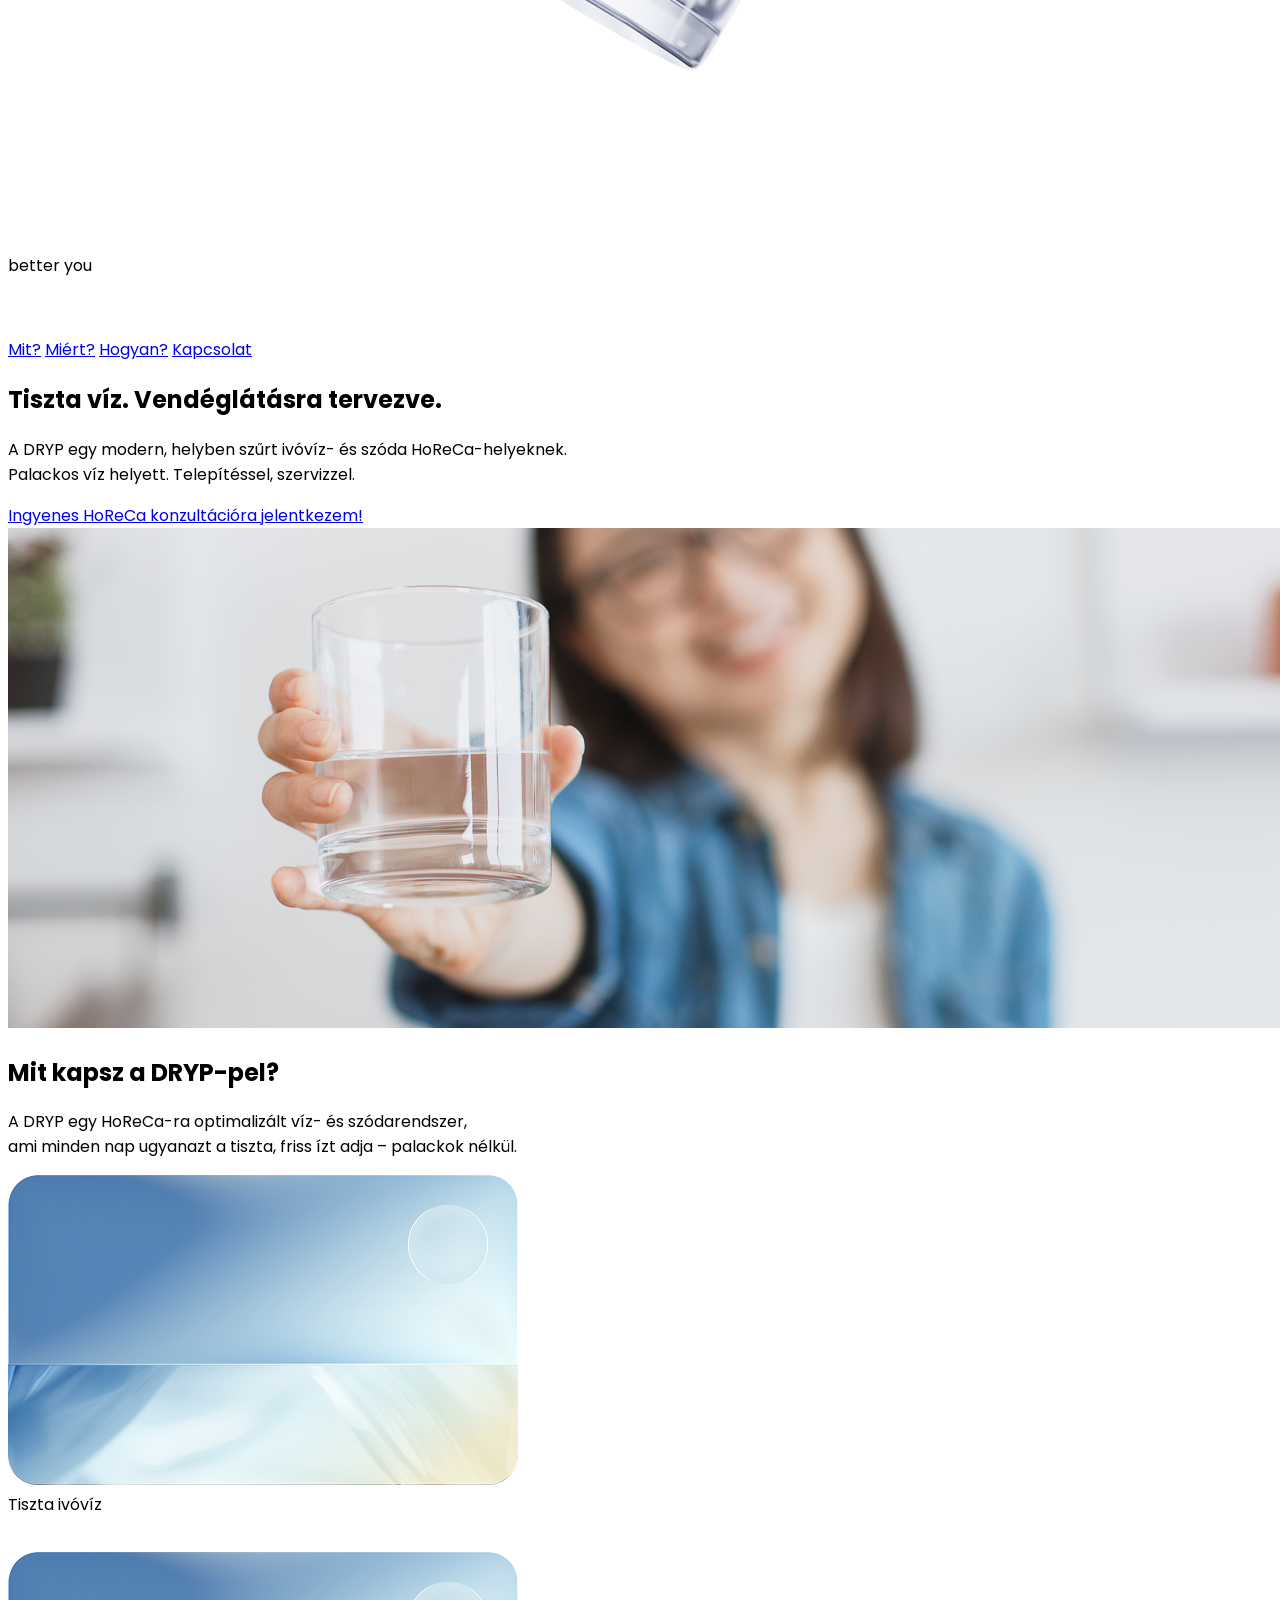
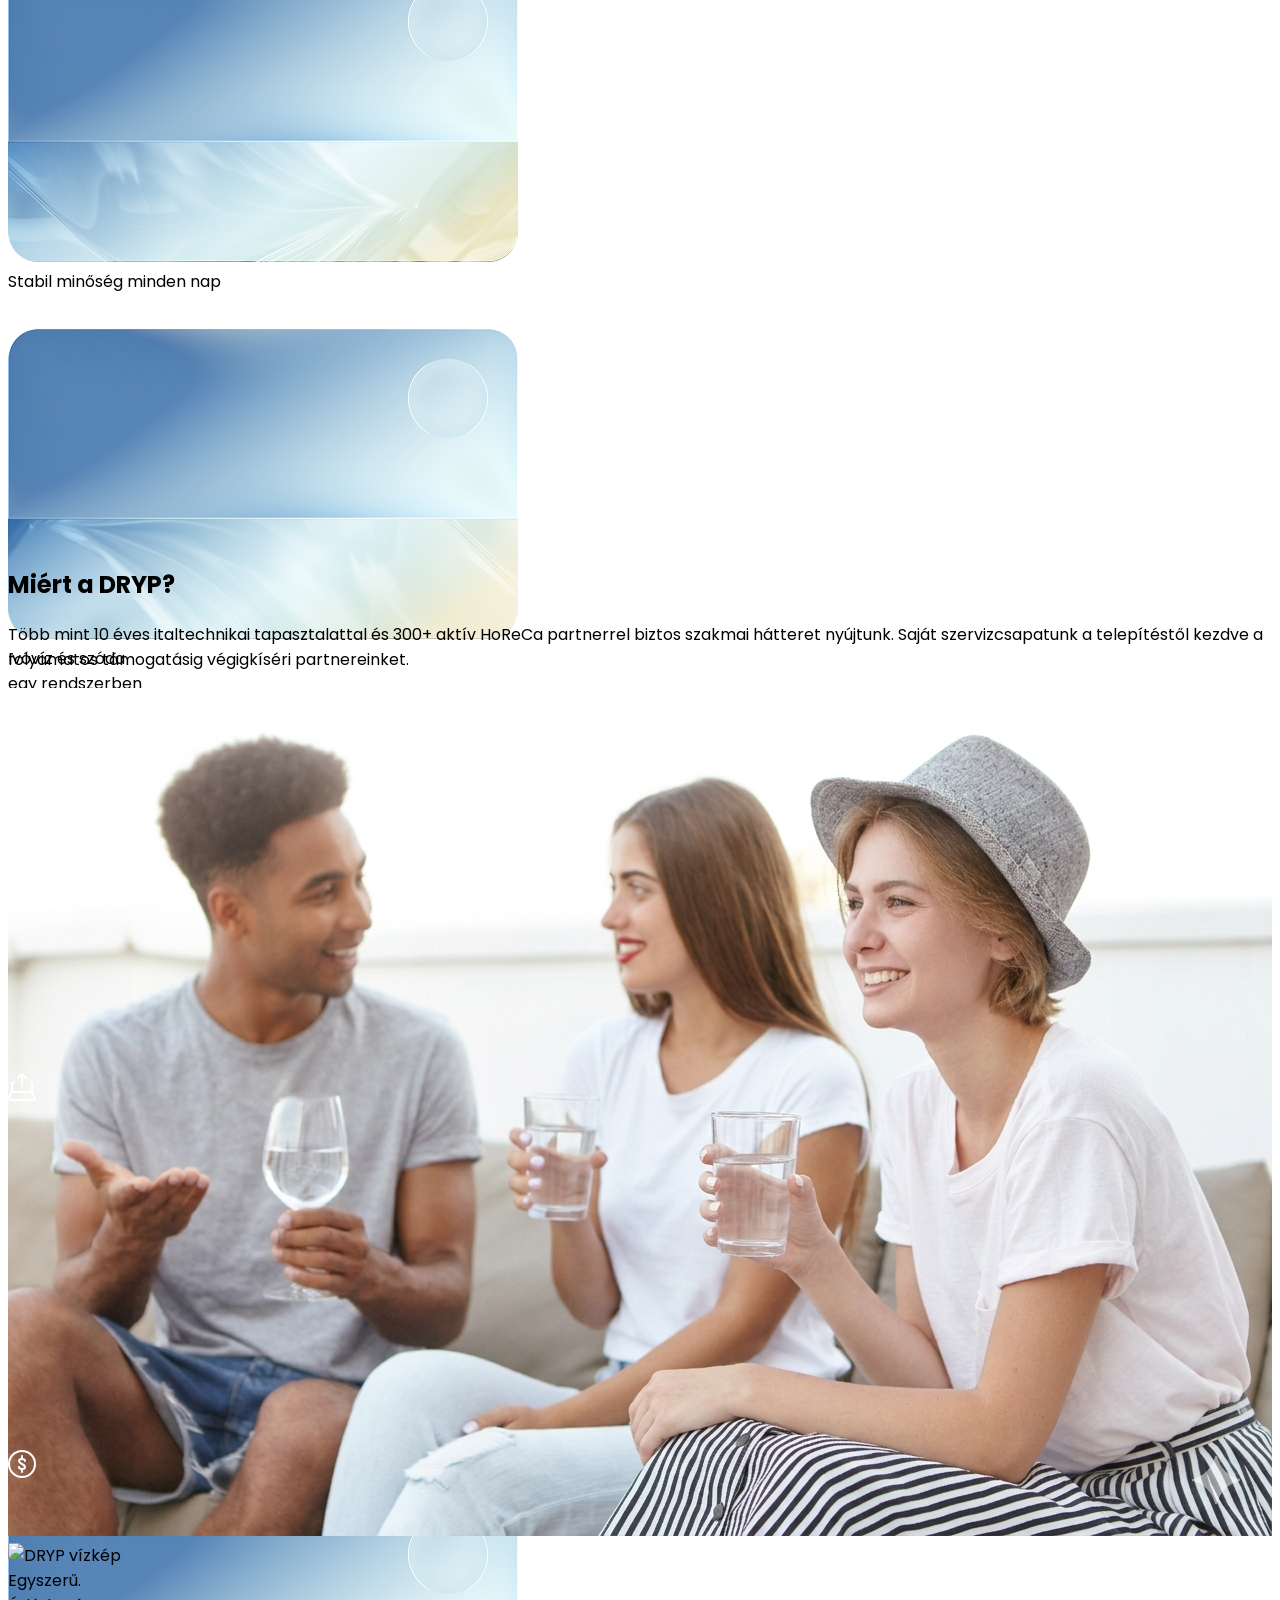
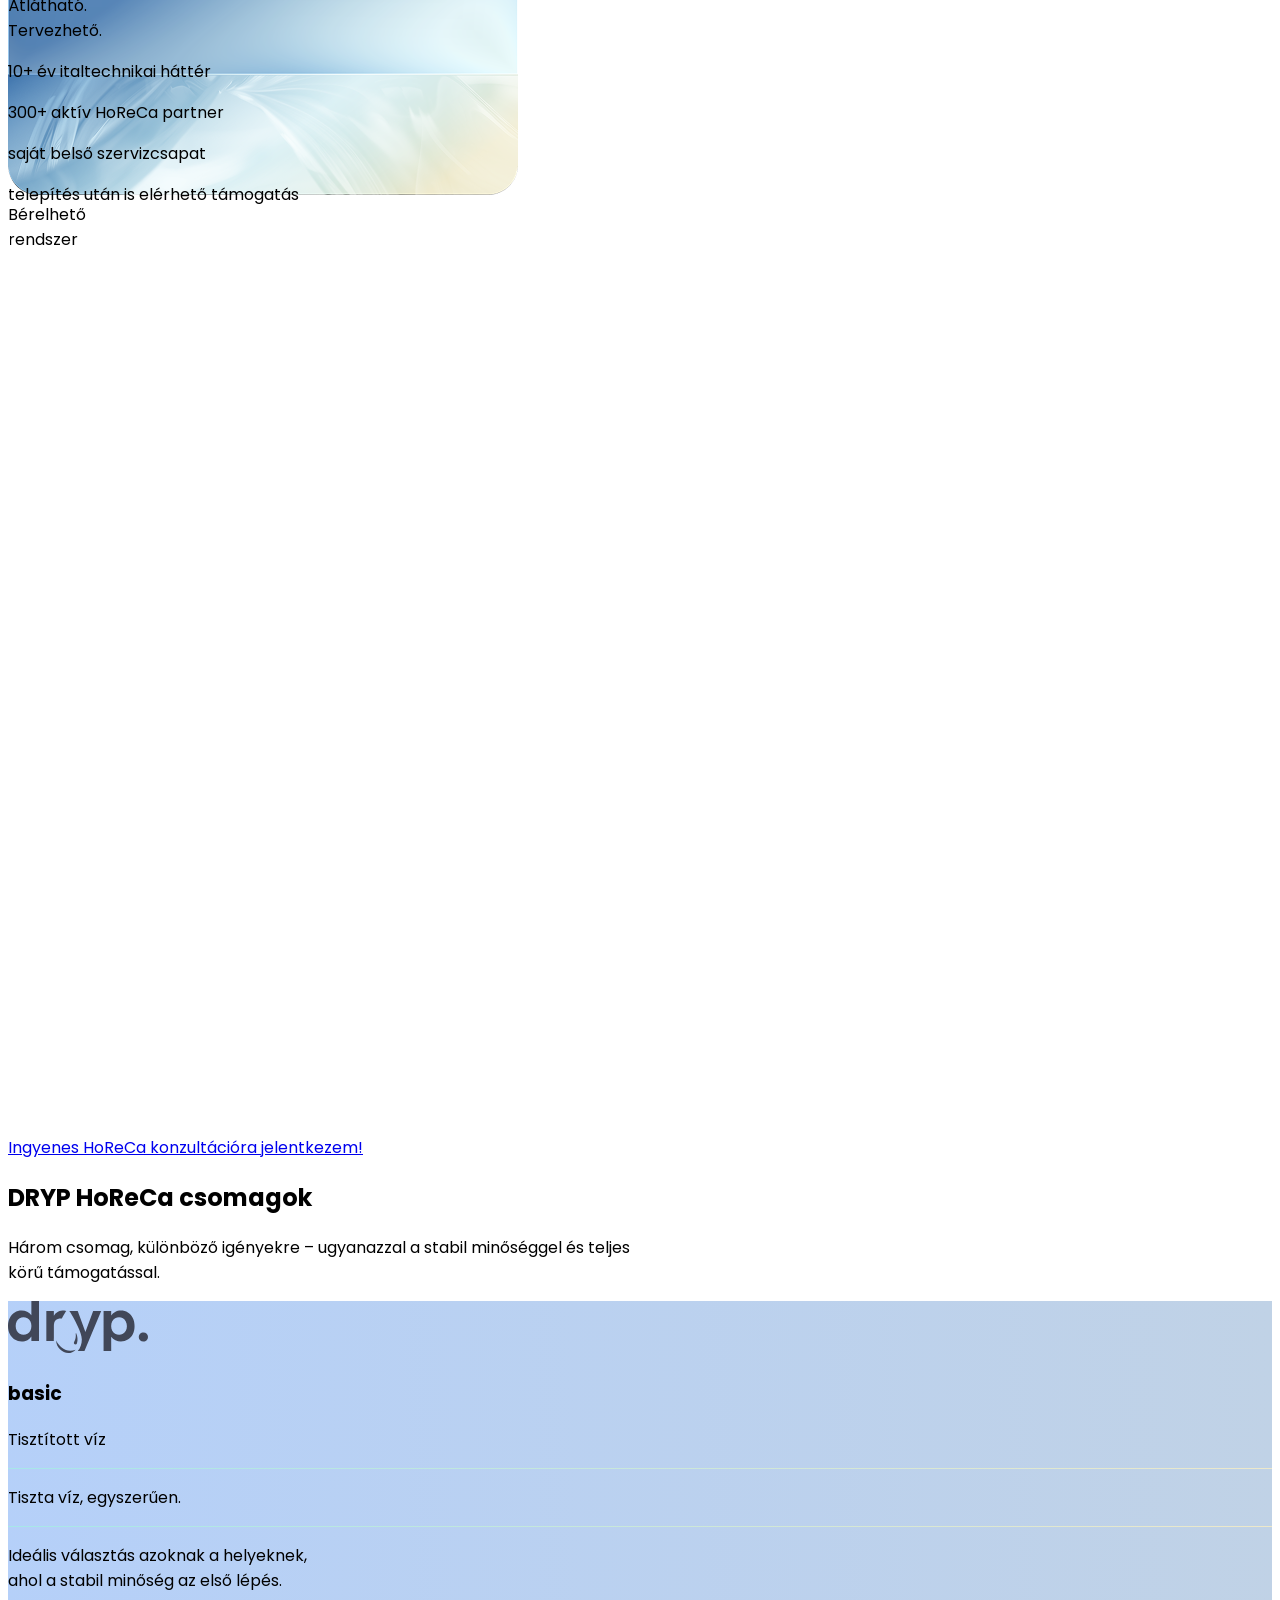
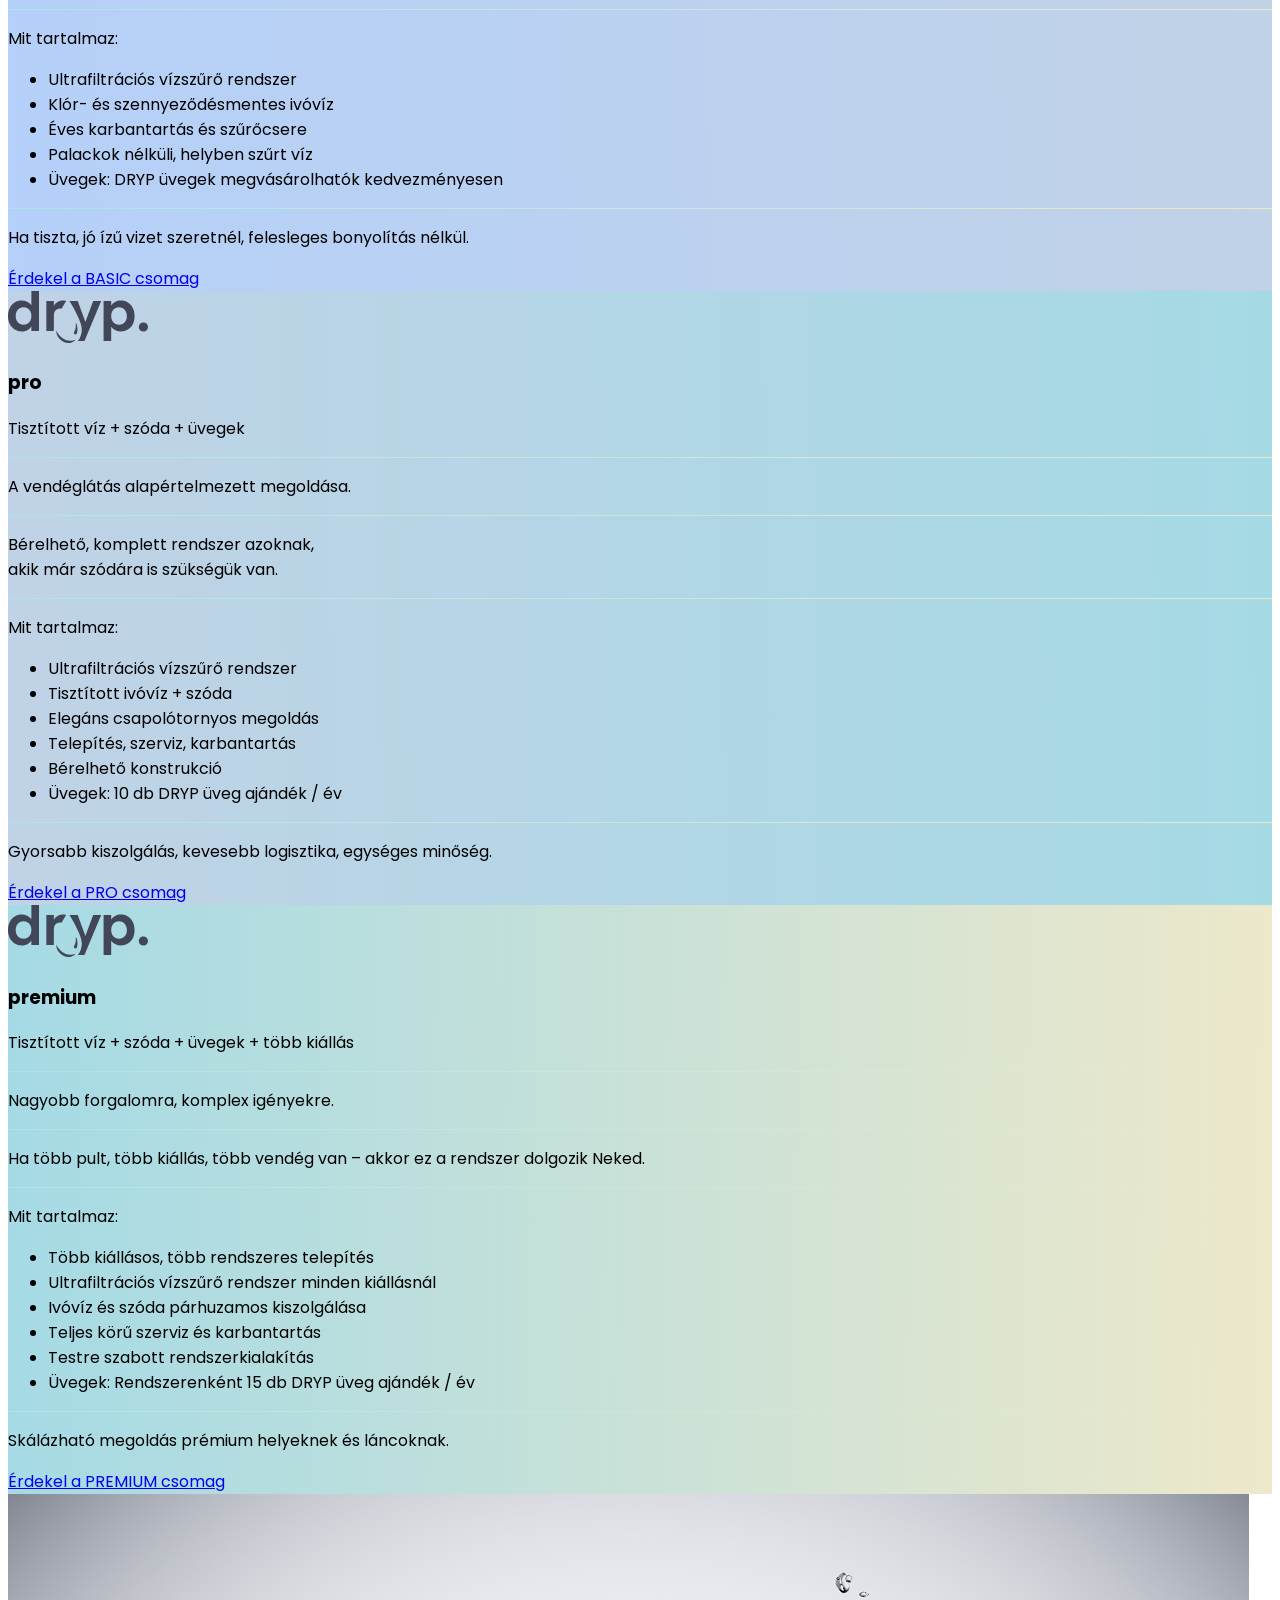
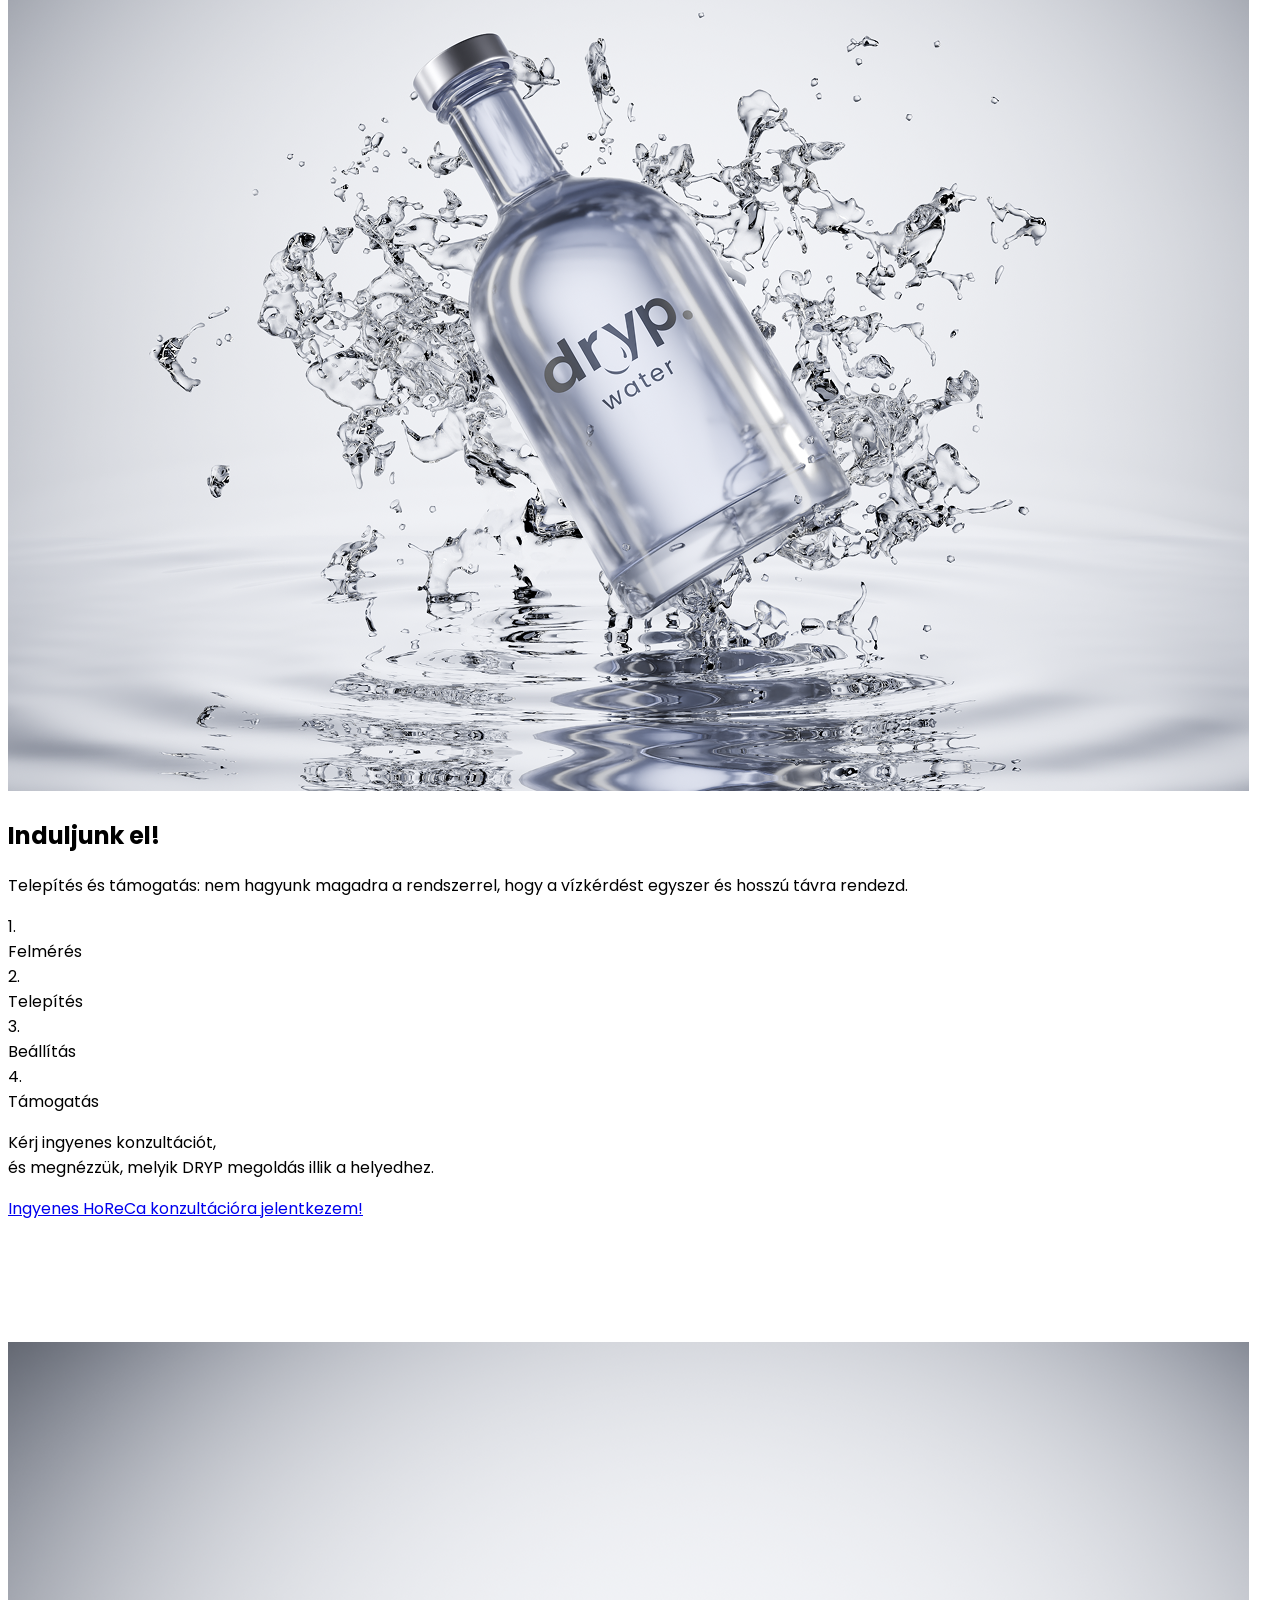
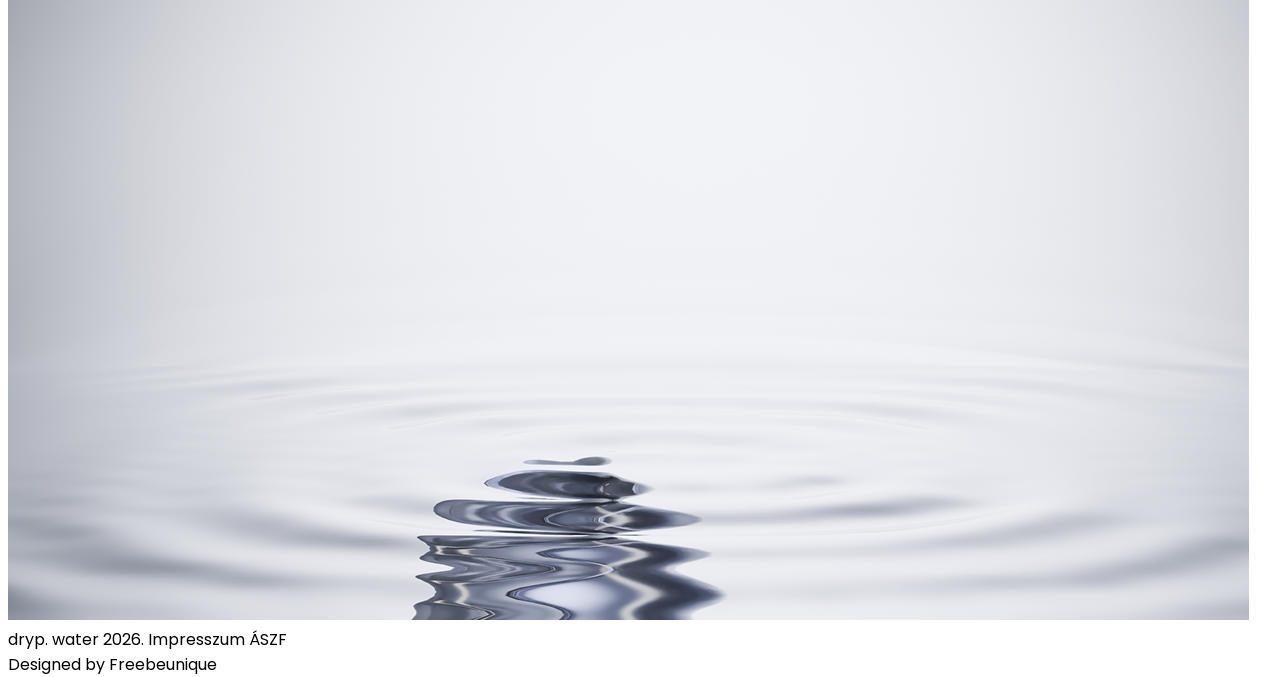
==== commit c3ee356f: "Major layout rewrite based on Lightning CSS export - pixel-accurate positioning" ====
--- a/index.html
+++ b/index.html
@@ -21,26 +21,39 @@
     </script>
     <style>
         * { font-family: 'Poppins', sans-serif; }
+        .gradient-divider {
+            height: 1px;
+            background: linear-gradient(-90deg, #ede8ca, #a7e7e8);
+        }
+        .hero-gradient {
+            background: linear-gradient(180deg, #4377af 0%, rgba(165,218,229,0.35) 37%, rgba(191,218,223,0.17) 56%, rgba(255,255,255,0) 100%);
+        }
     </style>
 </head>
-<body class="bg-zinc-100 overflow-x-hidden">
+<body class="bg-[#f1f1f2] overflow-x-hidden">
 
     <!-- ==================== HERO SECTION ==================== -->
-    <section class="relative min-h-screen overflow-hidden">
-        <!-- Background layers -->
-        <div class="absolute inset-0">
-            <div class="absolute -top-36 left-[200px] w-[1001px] h-[924px] bg-zinc-300 rounded-full blur-3xl opacity-50"></div>
-            <img class="absolute inset-0 w-full h-full object-cover" src="public/images/hero-3-dbg.png" alt="Hero háttér">
-            <div class="absolute inset-0 bg-gradient-to-r from-slate-500 via-slate-300/20 to-transparent"></div>
-            <div class="absolute left-1/2 -translate-x-1/2 top-[146px] w-[494px] h-[494px] bg-gradient-to-l from-lime-100 to-teal-200 rounded-full blur-3xl opacity-60"></div>
-            <img class="absolute inset-0 w-full h-full object-cover mix-blend-overlay" src="public/images/hero-3-d-bottle.png" alt="">
-        </div>
+    <section class="relative h-[878px] overflow-hidden">
+        <!-- Background blob -->
+        <div class="absolute -top-[146px] left-1/2 -translate-x-[500px] w-[1001px] h-[924px] bg-zinc-300 rounded-full blur-3xl"></div>
+        <!-- Hero background image -->
+        <img class="absolute top-0 left-1/2 -translate-x-1/2 w-[1560px] h-[878px] object-cover" src="public/images/hero-3-dbg.png" alt="Hero háttér">
+        <!-- Hero gradient overlay -->
+        <div class="hero-gradient absolute top-0 left-1/2 -translate-x-[720px] w-[1440px] h-[700px]"></div>
+        <!-- Light circle -->
+        <div class="absolute top-[146px] left-1/2 -translate-x-1/2 w-[494px] h-[494px] bg-gradient-to-l from-lime-100 to-teal-200 rounded-full blur-[120px]"></div>
+        <!-- Hero text -->
+        <h1 class="absolute top-[149px] left-1/2 -translate-x-1/2 w-[1101px] text-center text-white text-[160px] font-normal leading-[112px] tracking-[-0.04em]">better water</h1>
+        <!-- Bottle overlay -->
+        <img class="absolute top-0 left-1/2 -translate-x-1/2 w-[1560px] h-[878px] object-cover" src="public/images/hero-3-d-bottle.png" alt="">
+        <!-- Better you text -->
+        <div class="absolute top-[301px] left-1/2 -translate-x-[468px] text-[#414758] text-[58px] font-normal">better you</div>
 
         <!-- Navigation -->
-        <nav class="relative z-10 flex justify-center pt-7">
-            <div class="w-full max-w-[1140px] mx-auto px-6 lg:px-10 py-3.5 bg-white/10 backdrop-blur-sm rounded-[200px] flex justify-between items-center">
-                <img src="public/images/vector-1.svg" alt="DRYP" class="h-8 brightness-0 invert" style="filter: brightness(0) invert(1);">
-                <div class="flex items-center gap-10">
+        <nav class="absolute top-0 left-0 w-full z-10 flex justify-center items-center h-[114px]">
+            <div class="w-[1140px] h-[60px] px-10 py-3.5 bg-white/10 rounded-[200px] flex justify-between items-center">
+                <img src="public/images/vector-1.svg" alt="DRYP" class="h-[33px] w-auto" style="filter: brightness(0) invert(1);">
+                <div class="flex items-start gap-10">
                     <a href="#mit" class="text-white text-base font-semibold leading-6 hover:opacity-80 transition">Mit?</a>
                     <a href="#miert" class="text-white text-base font-semibold leading-6 hover:opacity-80 transition">Miért?</a>
                     <a href="#hogyan" class="text-white text-base font-semibold leading-6 hover:opacity-80 transition">Hogyan?</a>
@@ -48,351 +61,308 @@
                 </div>
             </div>
         </nav>
-
-        <!-- Hero text -->
-        <div class="relative z-10 text-center mt-16">
-            <h1 class="text-white text-8xl lg:text-[160px] font-normal leading-tight">better water</h1>
-            <p class="text-gray-700 text-5xl lg:text-6xl font-normal mt-4">better you</p>
-        </div>
     </section>
 
     <!-- ==================== INTRO SECTION ==================== -->
-    <section class="py-20 px-6">
-        <div class="max-w-[840px] mx-auto flex flex-col items-center gap-10 text-center">
-            <div class="flex flex-col items-center gap-7">
-                <h2 class="text-gray-700 text-4xl lg:text-5xl font-medium">Tiszta víz. Vendéglátásra tervezve.</h2>
-                <p class="text-slate-400 text-lg font-medium">A DRYP egy modern, helyben szűrt ivóvíz- és szóda HoReCa-helyeknek. Palackos víz helyett. Telepítéssel, szervizzel.</p>
-            </div>
-            <a href="#kapcsolat" class="px-10 py-3.5 bg-gradient-to-l from-lime-100 to-teal-200 rounded-[60px] text-gray-700 text-lg font-semibold hover:shadow-lg hover:scale-105 transition-all">
+    <section class="pt-[8px] pb-[53px] flex justify-center">
+        <div class="w-[840px] flex flex-col items-center gap-10 text-center">
+            <div class="flex flex-col items-center gap-[30px]">
+                <h2 class="text-[#414758] text-[48px] font-medium leading-tight">Tiszta víz. Vendéglátásra tervezve.</h2>
+                <p class="text-[#9099b1] text-lg font-medium">A DRYP egy modern, helyben szűrt ivóvíz- és szóda HoReCa-helyeknek.<br>Palackos víz helyett. Telepítéssel, szervizzel.</p>
+            </div>
+            <a href="#kapcsolat" class="px-10 py-[15px] bg-gradient-to-l from-[#ede8ca] to-[#a7e7e8] rounded-[60px] text-[#414758] text-lg font-semibold hover:shadow-lg hover:scale-105 transition-all">
                 Ingyenes HoReCa konzultációra jelentkezem!
             </a>
         </div>
     </section>
 
-    <!-- Banner image -->
+    <!-- Banner image 1 -->
     <div class="w-full">
-        <img class="w-full h-[400px] lg:h-[500px] object-cover shadow-[0px_4px_120px_4px_rgba(191,218,223,1.00)]" src="public/images/image.png" alt="DRYP rendszer">
+        <img class="w-full h-[500px] object-cover shadow-[0px_4px_120px_4px_rgba(191,218,223,1.00)]" src="public/images/image.png" alt="DRYP rendszer">
     </div>
 
     <!-- ==================== MIT KAPSZ? SECTION ==================== -->
-    <section id="mit" class="py-20 px-6">
-        <div class="max-w-[840px] mx-auto text-center mb-16">
-            <h2 class="text-gray-700 text-4xl lg:text-5xl font-medium mb-7">Mit kapsz a DRYP-pel?</h2>
-            <p class="text-slate-400 text-lg font-medium">A DRYP egy HoReCa-ra optimalizált víz- és szódarendszer, ami minden nap ugyanazt a tiszta, friss ízt adja – palackok nélkül.</p>
-        </div>
-
-        <div class="max-w-[1060px] mx-auto grid grid-cols-1 md:grid-cols-2 gap-8">
-            <!-- Card 1 -->
-            <div class="relative h-80 rounded-[30px] overflow-hidden group">
-                <img class="absolute inset-0 w-full h-full object-cover group-hover:scale-105 transition-transform duration-500" src="public/images/rectangle-3222.png" alt="Tiszta ivóvíz">
-                <div class="absolute inset-0 bg-gradient-to-t from-black/50 to-transparent"></div>
-                <div class="absolute bottom-6 left-6 right-6 flex justify-between items-end">
-                    <h3 class="text-white text-2xl lg:text-3xl font-medium">Tiszta ivóvíz</h3>
-                    <img src="public/images/interface-weather-rain-drop-drops-rain-rainy-meteorology-water-precipitation-weather-streamline-core.svg" alt="" class="w-7 h-7" style="filter: brightness(0) invert(1);">
-                </div>
-            </div>
-            <!-- Card 2 -->
-            <div class="relative h-80 rounded-[30px] overflow-hidden group">
-                <img class="absolute inset-0 w-full h-full object-cover group-hover:scale-105 transition-transform duration-500" src="public/images/rectangle-3224.png" alt="Stabil minőség">
-                <div class="absolute inset-0 bg-gradient-to-t from-black/50 to-transparent"></div>
-                <div class="absolute bottom-6 left-6 right-6 flex justify-between items-end">
-                    <h3 class="text-white text-2xl lg:text-3xl font-medium">Stabil minőség minden nap</h3>
-                    <img src="public/images/interface-favorite-heart-reward-social-rating-media-heart-it-like-favorite-love-streamline-core.svg" alt="" class="w-7 h-7" style="filter: brightness(0) invert(1);">
-                </div>
-            </div>
-            <!-- Card 3 -->
-            <div class="relative h-80 rounded-[30px] overflow-hidden group">
-                <img class="absolute inset-0 w-full h-full object-cover group-hover:scale-105 transition-transform duration-500" src="public/images/rectangle-3225.png" alt="Ivóvíz és szóda">
-                <div class="absolute inset-0 bg-gradient-to-t from-black/50 to-transparent"></div>
-                <div class="absolute bottom-6 left-6 right-6 flex justify-between items-end">
-                    <h3 class="text-white text-2xl lg:text-3xl font-medium">Ivóvíz és szóda<br>egy rendszerben</h3>
-                    <img src="public/images/interface-edit-flll-color-bucket-color-colors-design-paint-painting-streamline-core.svg" alt="" class="w-7 h-7" style="filter: brightness(0) invert(1);">
-                </div>
-            </div>
-            <!-- Card 4 -->
-            <div class="relative h-80 rounded-[30px] overflow-hidden group">
-                <img class="absolute inset-0 w-full h-full object-cover group-hover:scale-105 transition-transform duration-500" src="public/images/rectangle-3228.png" alt="Professzionális telepítés">
-                <div class="absolute inset-0 bg-gradient-to-t from-black/50 to-transparent"></div>
-                <div class="absolute bottom-6 left-6 right-6 flex justify-between items-end">
-                    <h3 class="text-white text-2xl lg:text-3xl font-medium">Professzionális telepítés és szerviz</h3>
-                    <img src="public/images/interface-upload-laptop-arrow-computer-download-internet-laptop-network-server-up-upload-streamline-core.svg" alt="" class="w-7 h-7" style="filter: brightness(0) invert(1);">
-                </div>
-            </div>
-            <!-- Card 5 -->
-            <div class="relative h-80 rounded-[30px] overflow-hidden group">
-                <img class="absolute inset-0 w-full h-full object-cover group-hover:scale-105 transition-transform duration-500" src="public/images/rectangle-3229.png" alt="Kiszámítható költségek">
-                <div class="absolute inset-0 bg-gradient-to-t from-black/50 to-transparent"></div>
-                <div class="absolute bottom-6 left-6 right-6 flex justify-between items-end">
-                    <h3 class="text-white text-2xl lg:text-3xl font-medium">Kiszámítható költségek</h3>
-                    <img src="public/images/money-cash-dollar-coin-accounting-billing-payment-cash-coin-currency-money-finance-streamline-core.svg" alt="" class="w-7 h-7" style="filter: brightness(0) invert(1);">
-                </div>
-            </div>
-            <!-- Card 6 -->
-            <div class="relative h-80 rounded-[30px] overflow-hidden group">
-                <img class="absolute inset-0 w-full h-full object-cover group-hover:scale-105 transition-transform duration-500" src="public/images/unnamed.png" alt="Bérelhető rendszer">
-                <div class="absolute inset-0 bg-gradient-to-t from-black/50 to-transparent"></div>
-                <div class="absolute bottom-6 left-6 right-6 flex justify-between items-end">
-                    <h3 class="text-white text-2xl lg:text-3xl font-medium">Bérelhető<br>rendszer</h3>
-                    <img src="public/images/interface-arrows-reload-2-arrows-load-arrow-sync-square-loading-reload-synchronize-streamline-core.svg" alt="" class="w-7 h-7" style="filter: brightness(0) invert(1);">
-                </div>
+    <section id="mit" class="pt-[90px] pb-[91px] flex flex-col items-center">
+        <div class="w-[840px] text-center mb-[60px] flex flex-col items-center gap-[30px]">
+            <h2 class="text-[#414758] text-[48px] font-medium">Mit kapsz a DRYP-pel?</h2>
+            <p class="text-[#9099b1] text-lg font-medium">A DRYP egy HoReCa-ra optimalizált víz- és szódarendszer,<br>ami minden nap ugyanazt a tiszta, friss ízt adja – palackok nélkül.</p>
+        </div>
+
+        <div class="w-[1060px] relative" style="height: 972px;">
+            <!-- Row 1 -->
+            <div class="absolute top-0 left-0 w-[510px] h-[310px] rounded-[30px] overflow-hidden">
+                <img class="w-full h-full object-cover" src="public/images/rectangle-3222.png" alt="Tiszta ivóvíz">
+                <div class="absolute inset-0 bg-gradient-to-t from-black/50 to-transparent"></div>
+                <div class="absolute bottom-6 left-[30px] text-white text-[32px] font-medium">Tiszta ivóvíz</div>
+                <img src="public/images/interface-weather-rain-drop-drops-rain-rainy-meteorology-water-precipitation-weather-streamline-core.svg" alt="" class="absolute bottom-6 right-[30px] w-7 h-7" style="filter: brightness(0) invert(1);">
+            </div>
+            <div class="absolute top-0 left-[550px] w-[510px] h-[310px] rounded-[30px] overflow-hidden">
+                <img class="w-full h-full object-cover" src="public/images/rectangle-3224.png" alt="Stabil minőség">
+                <div class="absolute inset-0 bg-gradient-to-t from-black/50 to-transparent"></div>
+                <div class="absolute bottom-6 left-[30px] text-white text-[32px] font-medium">Stabil minőség minden nap</div>
+                <img src="public/images/interface-favorite-heart-reward-social-rating-media-heart-it-like-favorite-love-streamline-core.svg" alt="" class="absolute bottom-6 right-[30px] w-7 h-7" style="filter: brightness(0) invert(1);">
+            </div>
+            <!-- Row 2 -->
+            <div class="absolute top-[351px] left-0 w-[510px] h-[310px] rounded-[30px] overflow-hidden">
+                <img class="w-full h-full object-cover" src="public/images/rectangle-3225.png" alt="Ivóvíz és szóda">
+                <div class="absolute inset-0 bg-gradient-to-t from-black/50 to-transparent"></div>
+                <div class="absolute bottom-6 left-[30px] text-white text-[32px] font-medium">Ivóvíz és szóda<br>egy rendszerben</div>
+                <img src="public/images/interface-edit-flll-color-bucket-color-colors-design-paint-painting-streamline-core.svg" alt="" class="absolute bottom-6 right-[30px] w-7 h-7" style="filter: brightness(0) invert(1);">
+            </div>
+            <div class="absolute top-[351px] left-[550px] w-[510px] h-[310px] rounded-[30px] overflow-hidden">
+                <img class="w-full h-full object-cover" src="public/images/rectangle-3228.png" alt="Professzionális telepítés">
+                <div class="absolute inset-0 bg-gradient-to-t from-black/50 to-transparent"></div>
+                <div class="absolute bottom-6 left-[30px] text-white text-[32px] font-medium">Professzionális telepítés és szerviz</div>
+                <img src="public/images/interface-upload-laptop-arrow-computer-download-internet-laptop-network-server-up-upload-streamline-core.svg" alt="" class="absolute bottom-6 right-[30px] w-7 h-7" style="filter: brightness(0) invert(1);">
+            </div>
+            <!-- Row 3 -->
+            <div class="absolute top-[702px] left-0 w-[510px] h-[310px] rounded-[30px] overflow-hidden">
+                <img class="w-full h-full object-cover" src="public/images/rectangle-3229.png" alt="Kiszámítható költségek">
+                <div class="absolute inset-0 bg-gradient-to-t from-black/50 to-transparent"></div>
+                <div class="absolute bottom-6 left-[30px] text-white text-[32px] font-medium">Kiszámítható költségek</div>
+                <img src="public/images/money-cash-dollar-coin-accounting-billing-payment-cash-coin-currency-money-finance-streamline-core.svg" alt="" class="absolute bottom-6 right-[30px] w-7 h-7" style="filter: brightness(0) invert(1);">
+            </div>
+            <div class="absolute top-[702px] left-[550px] w-[510px] h-[310px] rounded-[30px] overflow-hidden">
+                <img class="w-full h-full object-cover" src="public/images/unnamed.png" alt="Bérelhető rendszer">
+                <div class="absolute inset-0 bg-gradient-to-t from-black/50 to-transparent"></div>
+                <div class="absolute bottom-6 left-[30px] text-white text-[32px] font-medium">Bérelhető<br>rendszer</div>
+                <img src="public/images/interface-arrows-reload-2-arrows-load-arrow-sync-square-loading-reload-synchronize-streamline-core.svg" alt="" class="absolute bottom-6 right-[30px] w-7 h-7" style="filter: brightness(0) invert(1);">
             </div>
         </div>
     </section>
 
     <!-- ==================== MIÉRT A DRYP? SECTION ==================== -->
-    <section id="miert" class="py-20 px-6">
-        <div class="max-w-[840px] mx-auto text-center mb-16">
-            <h2 class="text-gray-700 text-4xl lg:text-5xl font-medium mb-7">Miért a DRYP?</h2>
-            <p class="text-slate-400 text-lg font-medium">Több mint 10 éves italtechnikai tapasztalattal és 300+ aktív HoReCa partnerrel biztos szakmai hátteret nyújtunk. Saját szervizcsapatunk a telepítéstől kezdve a folyamatos támogatásig végigkíséri partnereinket.</p>
-        </div>
-    </section>
-
-    <!-- Banner image -->
-    <div class="w-full">
-        <img class="w-full h-[400px] lg:h-[500px] object-cover" src="public/images/38691999ac65a8aab3673966e29b4bee29072a21.png" alt="DRYP rendszer működés közben">
-    </div>
-
-    <!-- ==================== STATS / TRUST SECTION ==================== -->
-    <section class="py-20 px-6 relative overflow-hidden">
-        <!-- Background effects -->
-        <div class="absolute inset-0 pointer-events-none">
-            <div class="absolute top-0 left-1/2 -translate-x-1/2 w-[991px] h-[991px] bg-gradient-to-l from-lime-100 to-teal-200 rounded-full blur-[108px] opacity-40"></div>
-            <div class="absolute top-[-50px] left-[75px] w-[1291px] h-[1192px] bg-zinc-300 rounded-full blur-3xl opacity-30"></div>
-        </div>
-
-        <div class="relative z-10 max-w-[1280px] mx-auto">
+    <section id="miert" class="flex flex-col items-center">
+        <div class="w-[840px] text-center flex flex-col items-center gap-[30px] mb-[80px]">
+            <h2 class="text-[#414758] text-[48px] font-medium">Miért a DRYP?</h2>
+            <p class="text-[#9099b1] text-lg font-medium">Több mint 10 éves italtechnikai tapasztalattal és 300+ aktív HoReCa partnerrel biztos szakmai hátteret nyújtunk. Saját szervizcsapatunk a telepítéstől kezdve a folyamatos támogatásig végigkíséri partnereinket.</p>
+        </div>
+
+        <!-- Banner image 2 -->
+        <img class="w-full h-[500px] object-cover" src="public/images/38691999ac65a8aab3673966e29b4bee29072a21.png" alt="DRYP rendszer működés közben">
+
+        <!-- ==================== STATS / TRUST SECTION ==================== -->
+        <div class="relative w-[1291px] mt-[80px]" style="height: 1192px;">
+            <!-- Background effects -->
+            <div class="absolute top-[61px] left-1/2 -translate-x-1/2 w-[991px] h-[991px] bg-gradient-to-l from-[#ede8ca] to-[#a7e7e8] rounded-full" style="filter: blur(216px);"></div>
+
+            <!-- Center water image -->
+            <img class="absolute inset-0 w-[1291px] h-[1192px] object-cover" src="public/images/source-03-v-00-v.png" alt="DRYP vízkép">
+
+            <!-- Center text -->
+            <div class="absolute top-[433px] left-1/2 -translate-x-1/2 w-[343px] text-center text-[#414758] text-[40px] font-medium leading-relaxed">
+                Egyszerű.<br>Átlátható.<br>Tervezhető.
+            </div>
+
             <!-- Top stat boxes -->
-            <div class="flex flex-col md:flex-row justify-between items-center gap-8 mb-16">
-                <div class="flex items-center gap-4">
-                    <div class="p-7 bg-white rounded-[30px] shadow-sm">
-                        <p class="w-64 text-right"><span class="text-slate-400 text-xl lg:text-2xl font-medium">10+ év</span> <span class="text-gray-700 text-xl lg:text-2xl font-medium">italtechnikai háttér</span></p>
-                    </div>
-                    <img src="public/images/line-17.svg" alt="" class="hidden md:block">
-                </div>
-                <div class="flex items-center gap-4">
-                    <img src="public/images/line-18.svg" alt="" class="hidden md:block">
-                    <div class="p-7 bg-white rounded-[30px] shadow-sm">
-                        <p class="w-64"><span class="text-slate-400 text-xl lg:text-2xl font-medium">300+ aktív</span> <span class="text-gray-700 text-xl lg:text-2xl font-medium">HoReCa partner</span></p>
-                    </div>
-                </div>
-            </div>
-
-            <!-- Center circle -->
-            <div class="relative flex justify-center items-center my-12">
-                <div class="w-72 h-72 lg:w-80 lg:h-80 bg-white/60 rounded-full blur-3xl absolute"></div>
-                <img class="w-full max-w-[800px] mx-auto" src="public/images/source-03-v-00-v.png" alt="DRYP vízkép">
-                <div class="absolute text-center text-gray-700 text-3xl lg:text-4xl font-medium leading-relaxed">
-                    Egyszerű.<br>Átlátható.<br>Tervezhető.
-                </div>
+            <div class="absolute top-[44px] left-[5px] p-[30px] bg-white rounded-[30px]">
+                <p class="w-[254px] text-right text-[26px] font-medium"><span class="text-[#9099b1]">10+ év</span> <span class="text-[#414758]">italtechnikai háttér</span></p>
+            </div>
+            <div class="absolute top-[44px] right-[5px] p-[30px] bg-white rounded-[30px]">
+                <p class="w-[254px] text-[26px] font-medium"><span class="text-[#9099b1]"> 300+ aktív </span><span class="text-[#414758]">HoReCa partner</span></p>
             </div>
 
             <!-- Bottom stat boxes -->
-            <div class="flex flex-col md:flex-row justify-between items-center gap-8 mt-16">
-                <div class="flex items-center gap-4">
-                    <div class="p-7 bg-white rounded-[30px] shadow-sm">
-                        <p class="w-64 text-right"><span class="text-gray-700 text-xl lg:text-2xl font-medium">saját belső </span><span class="text-slate-400 text-xl lg:text-2xl font-medium">szervizcsapat</span></p>
-                    </div>
-                    <img src="public/images/line-19.svg" alt="" class="hidden md:block">
-                </div>
-                <div class="flex items-center gap-4">
-                    <img src="public/images/line-20.svg" alt="" class="hidden md:block">
-                    <div class="p-7 bg-white rounded-[30px] shadow-sm">
-                        <p class="w-64"><span class="text-gray-700 text-xl lg:text-2xl font-medium">telepítés után is </span><span class="text-slate-400 text-xl lg:text-2xl font-medium">elérhető támogatás</span></p>
-                    </div>
-                </div>
-            </div>
-
-            <!-- CTA -->
-            <div class="text-center mt-16">
-                <a href="#kapcsolat" class="inline-block px-10 py-3.5 bg-gradient-to-l from-lime-100 to-teal-200 rounded-[60px] text-gray-700 text-lg font-semibold hover:shadow-lg hover:scale-105 transition-all">
-                    Ingyenes HoReCa konzultációra jelentkezem!
-                </a>
-            </div>
+            <div class="absolute top-[962px] left-[5px] p-[30px] bg-white rounded-[30px]">
+                <p class="w-[254px] text-right text-[26px] font-medium"><span class="text-[#414758]">saját belső </span><span class="text-[#9099b1]">szervizcsapat</span></p>
+            </div>
+            <div class="absolute top-[962px] right-[5px] p-[30px] bg-white rounded-[30px]">
+                <p class="w-[254px] text-[26px] font-medium"><span class="text-[#414758]">telepítés után is </span><span class="text-[#9099b1]">elérhető támogatás</span></p>
+            </div>
+
+            <!-- Decorative lines -->
+            <img src="public/images/line-17.svg" alt="" class="absolute top-[182px] left-[149px] w-[174px]">
+            <img src="public/images/line-18.svg" alt="" class="absolute top-[206px] right-[149px] w-[174px] rotate-180">
+            <img src="public/images/line-19.svg" alt="" class="absolute top-[938px] left-[149px] w-[174px]">
+            <img src="public/images/line-20.svg" alt="" class="absolute top-[962px] right-[149px] w-[174px] rotate-180">
+        </div>
+
+        <!-- CTA -->
+        <div class="text-center mt-[60px] mb-[80px]">
+            <a href="#kapcsolat" class="inline-block px-10 py-[15px] bg-gradient-to-l from-[#ede8ca] to-[#a7e7e8] rounded-[60px] text-[#414758] text-lg font-semibold hover:shadow-lg hover:scale-105 transition-all">
+                Ingyenes HoReCa konzultációra jelentkezem!
+            </a>
         </div>
     </section>
 
     <!-- ==================== HORECA CSOMAGOK ==================== -->
-    <section id="hogyan" class="py-20 px-6">
-        <div class="max-w-[840px] mx-auto text-center mb-16">
-            <h2 class="text-gray-700 text-4xl lg:text-5xl font-medium mb-7">DRYP HoReCa csomagok</h2>
-            <p class="text-slate-400 text-lg font-medium">Három csomag, különböző igényekre – ugyanazzal a stabil minőséggel és teljes körű támogatással.</p>
-        </div>
-
-        <div class="max-w-[1280px] mx-auto grid grid-cols-1 md:grid-cols-3 gap-8">
-            <!-- BASIC -->
-            <div class="p-7 bg-gradient-to-l from-slate-300 to-blue-200 rounded-[30px] flex flex-col items-center gap-7">
-                <div class="flex flex-col items-center gap-2.5">
-                    <img src="public/images/vector.svg" alt="DRYP" class="h-12 w-auto">
-                    <h3 class="text-gray-700 text-3xl font-medium text-center w-full">basic</h3>
-                </div>
-                <div class="w-full px-7 py-10 bg-white rounded-[20px] flex flex-col items-center gap-7">
-                    <p class="text-gray-700 text-base font-medium text-center">Tisztított víz</p>
-                    <div class="w-full h-px bg-lime-100"></div>
-                    <p class="text-gray-700 text-base font-bold text-center">Tiszta víz, egyszerűen.</p>
-                    <div class="w-full h-px bg-lime-100"></div>
-                    <p class="text-gray-700 text-base font-medium text-center">Ideális választás azoknak a helyeknek, ahol a stabil minőség az első lépés.</p>
-                    <div class="w-full h-px bg-lime-100"></div>
-                    <p class="text-gray-700 text-base font-bold text-center">Mit tartalmaz:</p>
-                    <p class="text-gray-700 text-base font-medium text-left w-full">
-                        Ultrafiltrációs vízszűrő rendszer<br>
-                        Klór- és szennyeződésmentes ivóvíz<br>
-                        Éves karbantartás és szűrőcsere<br>
-                        Palackok nélküli, helyben szűrt víz<br>
-                        Üvegek: DRYP üvegek megvásárolhatók kedvezményesen
-                    </p>
-                    <div class="w-full h-px bg-lime-100"></div>
-                    <div class="flex flex-col items-center gap-10">
-                        <p class="text-gray-700 text-base font-bold text-center">Ha tiszta, jó ízű vizet szeretnél, felesleges bonyolítás nélkül.</p>
-                        <a href="#kapcsolat" class="px-10 py-3.5 bg-gradient-to-l from-lime-100 to-teal-200 rounded-[60px] text-gray-700 text-lg font-semibold hover:shadow-lg hover:scale-105 transition-all">
-                            Érdekel a BASIC csomag
-                        </a>
-                    </div>
-                </div>
-            </div>
-
-            <!-- PRO -->
-            <div class="p-7 bg-gradient-to-l from-slate-300 to-teal-200 rounded-[30px] flex flex-col items-center gap-8">
-                <div class="flex flex-col items-center gap-2.5">
-                    <img src="public/images/vector.svg" alt="DRYP" class="h-12 w-auto">
-                    <h3 class="text-gray-700 text-3xl font-medium text-center w-full">pro</h3>
-                </div>
-                <div class="w-full px-7 py-10 bg-white rounded-[20px] flex flex-col items-center gap-7">
-                    <p class="text-gray-700 text-base font-medium text-center">Tisztított víz + szóda + üvegek</p>
-                    <div class="w-full h-px bg-lime-100"></div>
-                    <p class="text-gray-700 text-base font-bold text-center">A vendéglátás alapértelmezett megoldása.</p>
-                    <div class="w-full h-px bg-lime-100"></div>
-                    <p class="text-gray-700 text-base font-medium text-center">Bérelhető, komplett rendszer azoknak, akik már szódára is szükségük van.</p>
-                    <div class="w-full h-px bg-lime-100"></div>
-                    <p class="text-gray-700 text-base font-bold text-center">Mit tartalmaz:</p>
-                    <p class="text-gray-700 text-base font-medium text-left w-full">
-                        Ultrafiltrációs vízszűrő rendszer<br>
-                        Tisztított ivóvíz + szóda<br>
-                        Elegáns csapolótornyos megoldás<br>
-                        Telepítés, szerviz, karbantartás<br>
-                        Bérelhető konstrukció<br>
-                        Üvegek: 10 db DRYP üveg ajándék / év
-                    </p>
-                    <div class="w-full h-px bg-lime-100"></div>
-                    <div class="flex flex-col items-center gap-10">
-                        <p class="text-gray-700 text-base font-bold text-center">Gyorsabb kiszolgálás, kevesebb logisztika, egységes minőség.</p>
-                        <a href="#kapcsolat" class="px-10 py-3.5 bg-gradient-to-l from-lime-100 to-teal-200 rounded-[60px] text-gray-700 text-lg font-semibold hover:shadow-lg hover:scale-105 transition-all">
-                            Érdekel a PRO csomag
-                        </a>
-                    </div>
-                </div>
-            </div>
-
-            <!-- PREMIUM -->
-            <div class="p-7 bg-gradient-to-l from-lime-100 to-teal-200 rounded-[30px] flex flex-col items-center gap-7">
-                <div class="flex flex-col items-center gap-2.5">
-                    <img src="public/images/vector.svg" alt="DRYP" class="h-12 w-auto">
-                    <h3 class="text-gray-700 text-3xl font-medium text-center w-full">premium</h3>
-                </div>
-                <div class="w-full px-7 py-10 bg-white rounded-[20px] flex flex-col items-center gap-7">
-                    <p class="text-gray-700 text-base font-medium text-center">Tisztított víz + szóda + üvegek + több kiállás</p>
-                    <div class="w-full h-px bg-lime-100"></div>
-                    <p class="text-gray-700 text-base font-bold text-center">Nagyobb forgalomra, komplex igényekre.</p>
-                    <div class="w-full h-px bg-lime-100"></div>
-                    <p class="text-gray-700 text-base font-medium text-center">Ha több pult, több kiállás, több vendég van – akkor ez a rendszer dolgozik Neked.</p>
-                    <div class="w-full h-px bg-lime-100"></div>
-                    <p class="text-gray-700 text-base font-bold text-center">Mit tartalmaz:</p>
-                    <p class="text-gray-700 text-base font-medium text-left w-full">
-                        Több kiállásos, több rendszeres telepítés<br>
-                        Ultrafiltrációs vízszűrő rendszer minden kiállásnál<br>
-                        Ivóvíz és szóda párhuzamos kiszolgálása<br>
-                        Teljes körű szerviz és karbantartás<br>
-                        Testre szabott rendszerkialakítás<br>
-                        Üvegek: Rendszerenként 15 db DRYP üveg ajándék / év
-                    </p>
-                    <div class="w-full h-px bg-lime-100"></div>
-                    <div class="flex flex-col items-center gap-10">
-                        <p class="text-gray-700 text-base font-bold text-center">Skálázható megoldás prémium helyeknek és láncoknak.</p>
-                        <a href="#kapcsolat" class="px-10 py-3.5 bg-gradient-to-l from-lime-100 to-teal-200 rounded-[60px] text-gray-700 text-lg font-semibold hover:shadow-lg hover:scale-105 transition-all">
-                            Érdekel a PREMIUM csomag
-                        </a>
-                    </div>
-                </div>
-            </div>
-        </div>
-    </section>
-
-    <!-- Banner image -->
-    <div class="w-full">
-        <img class="w-full h-[400px] lg:h-[500px] object-cover" src="public/images/photo.png" alt="DRYP a gyakorlatban">
-    </div>
+    <section id="hogyan" class="flex flex-col items-center">
+        <div class="w-[840px] text-center flex flex-col items-center gap-[30px] mb-[80px]">
+            <h2 class="text-[#414758] text-[48px] font-medium">DRYP HoReCa csomagok</h2>
+            <p class="text-[#9099b1] text-lg font-medium">Három csomag, különböző igényekre – ugyanazzal a stabil minőséggel és teljes<br>körű támogatással.</p>
+        </div>
+
+        <div class="w-[1280px] relative" style="height: auto;">
+            <div class="flex justify-center gap-[40px]">
+                <!-- BASIC -->
+                <div class="w-[400px] p-[30px] rounded-[30px] flex flex-col items-center gap-[30px]" style="background: linear-gradient(268deg, #c0d2e6, #b5d0f9);">
+                    <div class="flex flex-col items-center gap-2.5 w-full">
+                        <img src="public/images/vector.svg" alt="DRYP" class="w-[140px] h-auto">
+                        <h3 class="text-[#414758] text-[32px] font-medium text-center w-full">basic</h3>
+                    </div>
+                    <div class="w-[400px] px-[30px] py-10 bg-white flex flex-col items-center gap-[30px]">
+                        <p class="text-[#414758] text-base font-medium text-center w-full">Tisztított víz</p>
+                        <div class="w-[355px] gradient-divider"></div>
+                        <p class="text-[#414758] text-base font-bold text-center w-full">Tiszta víz, egyszerűen.</p>
+                        <div class="w-[355px] gradient-divider"></div>
+                        <p class="text-[#414758] text-base font-medium text-center w-full">Ideális választás azoknak a helyeknek,<br>ahol a stabil minőség az első lépés.</p>
+                        <div class="w-[355px] gradient-divider"></div>
+                        <p class="text-[#414758] text-base font-bold text-center w-full">Mit tartalmaz:</p>
+                        <ul class="text-[#414758] text-base font-medium text-left w-full pl-5 list-disc">
+                            <li>Ultrafiltrációs vízszűrő rendszer</li>
+                            <li>Klór- és szennyeződésmentes ivóvíz</li>
+                            <li>Éves karbantartás és szűrőcsere</li>
+                            <li>Palackok nélküli, helyben szűrt víz</li>
+                            <li>Üvegek: DRYP üvegek megvásárolhatók kedvezményesen</li>
+                        </ul>
+                        <div class="w-[355px] gradient-divider"></div>
+                        <div class="flex flex-col items-center gap-10 w-full">
+                            <p class="text-[#414758] text-base font-bold text-center">Ha tiszta, jó ízű vizet szeretnél, felesleges bonyolítás nélkül.</p>
+                            <a href="#kapcsolat" class="px-10 py-[15px] bg-gradient-to-l from-[#ede8ca] to-[#a7e7e8] rounded-[60px] text-[#414758] text-lg font-semibold hover:shadow-lg hover:scale-105 transition-all">
+                                Érdekel a BASIC csomag
+                            </a>
+                        </div>
+                    </div>
+                </div>
+
+                <!-- PRO -->
+                <div class="w-[400px] p-[30px] rounded-[30px] flex flex-col items-center gap-[31px]" style="background: linear-gradient(89deg, #c0d2e6, #a5dae5);">
+                    <div class="flex flex-col items-center gap-2.5 w-full">
+                        <img src="public/images/vector.svg" alt="DRYP" class="w-[140px] h-auto">
+                        <h3 class="text-[#414758] text-[32px] font-medium text-center w-full">pro</h3>
+                    </div>
+                    <div class="w-[400px] px-[30px] py-10 bg-white flex flex-col items-center gap-[30px]">
+                        <p class="text-[#414758] text-base font-medium text-center w-full">Tisztított víz + szóda + üvegek</p>
+                        <div class="w-[355px] gradient-divider"></div>
+                        <p class="text-[#414758] text-base font-bold text-center w-full">A vendéglátás alapértelmezett megoldása.</p>
+                        <div class="w-[355px] gradient-divider"></div>
+                        <p class="text-[#414758] text-base font-medium text-center w-full">Bérelhető, komplett rendszer azoknak,<br>akik már szódára is szükségük van.</p>
+                        <div class="w-[355px] gradient-divider"></div>
+                        <p class="text-[#414758] text-base font-bold text-center w-full">Mit tartalmaz:</p>
+                        <ul class="text-[#414758] text-base font-medium text-left w-full pl-5 list-disc">
+                            <li>Ultrafiltrációs vízszűrő rendszer</li>
+                            <li>Tisztított ivóvíz + szóda</li>
+                            <li>Elegáns csapolótornyos megoldás</li>
+                            <li>Telepítés, szerviz, karbantartás</li>
+                            <li>Bérelhető konstrukció</li>
+                            <li>Üvegek: 10 db DRYP üveg ajándék / év</li>
+                        </ul>
+                        <div class="w-[355px] gradient-divider"></div>
+                        <div class="flex flex-col items-center gap-10 w-full">
+                            <p class="text-[#414758] text-base font-bold text-center">Gyorsabb kiszolgálás, kevesebb logisztika, egységes minőség.</p>
+                            <a href="#kapcsolat" class="px-10 py-[15px] bg-gradient-to-l from-[#ede8ca] to-[#a7e7e8] rounded-[60px] text-[#414758] text-lg font-semibold hover:shadow-lg hover:scale-105 transition-all">
+                                Érdekel a PRO csomag
+                            </a>
+                        </div>
+                    </div>
+                </div>
+
+                <!-- PREMIUM -->
+                <div class="w-[400px] p-[30px] rounded-[30px] flex flex-col items-center gap-[30px]" style="background: linear-gradient(-89deg, #ede8ca, #a5dae5);">
+                    <div class="flex flex-col items-center gap-2.5 w-full">
+                        <img src="public/images/vector.svg" alt="DRYP" class="w-[140px] h-auto">
+                        <h3 class="text-[#414758] text-[32px] font-medium text-center w-full">premium</h3>
+                    </div>
+                    <div class="w-[400px] px-[30px] py-10 bg-white flex flex-col items-center gap-[30px]">
+                        <p class="text-[#414758] text-base font-medium text-center w-full">Tisztított víz + szóda + üvegek + több kiállás</p>
+                        <div class="w-[355px] gradient-divider"></div>
+                        <p class="text-[#414758] text-base font-bold text-center w-full">Nagyobb forgalomra, komplex igényekre.</p>
+                        <div class="w-[355px] gradient-divider"></div>
+                        <p class="text-[#414758] text-base font-medium text-center w-full">Ha több pult, több kiállás, több vendég van – akkor ez a rendszer dolgozik Neked.</p>
+                        <div class="w-[355px] gradient-divider"></div>
+                        <p class="text-[#414758] text-base font-bold text-center w-full">Mit tartalmaz:</p>
+                        <ul class="text-[#414758] text-base font-medium text-left w-full pl-5 list-disc">
+                            <li>Több kiállásos, több rendszeres telepítés</li>
+                            <li>Ultrafiltrációs vízszűrő rendszer minden kiállásnál</li>
+                            <li>Ivóvíz és szóda párhuzamos kiszolgálása</li>
+                            <li>Teljes körű szerviz és karbantartás</li>
+                            <li>Testre szabott rendszerkialakítás</li>
+                            <li>Üvegek: Rendszerenként 15 db DRYP üveg ajándék / év</li>
+                        </ul>
+                        <div class="w-[355px] gradient-divider"></div>
+                        <div class="flex flex-col items-center gap-10 w-full">
+                            <p class="text-[#414758] text-base font-bold text-center">Skálázható megoldás prémium helyeknek és láncoknak.</p>
+                            <a href="#kapcsolat" class="px-10 py-[15px] bg-gradient-to-l from-[#ede8ca] to-[#a7e7e8] rounded-[60px] text-[#414758] text-lg font-semibold hover:shadow-lg hover:scale-105 transition-all">
+                                Érdekel a PREMIUM csomag
+                            </a>
+                        </div>
+                    </div>
+                </div>
+            </div>
+        </div>
+
+        <!-- Banner image 3 -->
+        <img class="w-full h-[500px] object-cover mt-[80px]" src="public/images/photo.png" alt="DRYP a gyakorlatban">
+    </section>
 
     <!-- ==================== INDULJUNK EL! SECTION ==================== -->
-    <section id="kapcsolat" class="py-20 px-6">
-        <div class="max-w-[1060px] mx-auto">
-            <div class="bg-white rounded-t-[30px] rounded-b-[30px] overflow-hidden">
-                <!-- White top part -->
-                <div class="px-6 lg:px-12 py-16 flex flex-col items-center gap-10">
+    <section id="kapcsolat" class="py-[80px] flex justify-center">
+        <div class="w-[1060px] relative">
+            <!-- Gradient bottom background -->
+            <div class="absolute bottom-0 left-0 w-full h-[554px] rounded-[30px]" style="background: linear-gradient(-51deg, #ede8ca 14%, rgba(165,218,229,0.35) 47%, #4377af);"></div>
+            <!-- White top card -->
+            <div class="relative w-full bg-white rounded-t-[30px]" style="min-height: 524px;">
+                <div class="px-[50px] py-[60px] flex flex-col items-center gap-10">
                     <div class="flex flex-col items-center gap-5 text-center">
-                        <h2 class="text-gray-700 text-4xl lg:text-5xl font-medium">Induljunk el!</h2>
-                        <div class="flex flex-col items-center gap-7">
-                            <p class="max-w-[840px] text-gray-700 text-lg font-medium">Telepítés és támogatás: nem hagyunk magadra a rendszerrel, hogy a vízkérdést egyszer és hosszú távra rendezd.</p>
+                        <h2 class="text-[#414758] text-[48px] font-medium">Induljunk el!</h2>
+                        <div class="flex flex-col items-center gap-[30px]">
+                            <p class="w-[840px] text-[#414758] text-lg font-medium">Telepítés és támogatás: nem hagyunk magadra a rendszerrel, hogy a vízkérdést egyszer és hosszú távra rendezd.</p>
 
                             <!-- Steps -->
-                            <div class="flex flex-wrap justify-center items-center gap-5">
-                                <div class="pl-1.5 pr-7 py-[5px] rounded-[30px] border border-slate-400 flex items-center gap-2.5">
-                                    <div class="px-7 py-[5px] bg-slate-400 rounded-[30px] flex items-center">
+                            <div class="flex justify-center items-center gap-5">
+                                <div class="pl-1.5 pr-[30px] py-[5px] rounded-[30px] border border-[#9099b1] flex items-center gap-2.5">
+                                    <div class="px-[30px] py-[5px] bg-[#9099b1] rounded-[30px] flex items-center justify-center">
                                         <span class="text-white text-lg font-medium">1.</span>
                                     </div>
-                                    <span class="text-slate-400 text-lg font-medium">Felmérés</span>
+                                    <span class="text-[#9099b1] text-lg font-medium">Felmérés</span>
                                 </div>
-                                <div class="pl-1.5 pr-7 py-[5px] rounded-[30px] border border-slate-400 flex items-center gap-2.5">
-                                    <div class="px-7 py-[5px] bg-slate-400 rounded-[30px] flex items-center">
+                                <div class="pl-1.5 pr-[30px] py-[5px] rounded-[30px] border border-[#9099b1] flex items-center gap-2.5">
+                                    <div class="px-[30px] py-[5px] bg-[#9099b1] rounded-[30px] flex items-center justify-center">
                                         <span class="text-white text-lg font-medium">2.</span>
                                     </div>
-                                    <span class="text-slate-400 text-lg font-medium">Telepítés</span>
+                                    <span class="text-[#9099b1] text-lg font-medium">Telepítés</span>
                                 </div>
-                                <div class="pl-1.5 pr-7 py-[5px] rounded-[30px] border border-slate-400 flex items-center gap-2.5">
-                                    <div class="px-7 py-[5px] bg-slate-400 rounded-[30px] flex items-center">
+                                <div class="pl-1.5 pr-[30px] py-[5px] rounded-[30px] border border-[#9099b1] flex items-center gap-2.5">
+                                    <div class="px-[30px] py-[5px] bg-[#9099b1] rounded-[30px] flex items-center justify-center">
                                         <span class="text-white text-lg font-medium">3.</span>
                                     </div>
-                                    <span class="text-slate-400 text-lg font-medium">Beállítás</span>
+                                    <span class="text-[#9099b1] text-lg font-medium">Beállítás</span>
                                 </div>
-                                <div class="pl-1.5 pr-7 py-[5px] rounded-[30px] border border-slate-400 flex items-center gap-2.5">
-                                    <div class="px-7 py-[5px] bg-slate-400 rounded-[30px] flex items-center">
+                                <div class="pl-1.5 pr-[30px] py-[5px] rounded-[30px] border border-[#9099b1] flex items-center gap-2.5">
+                                    <div class="px-[30px] py-[5px] bg-[#9099b1] rounded-[30px] flex items-center justify-center">
                                         <span class="text-white text-lg font-medium">4.</span>
                                     </div>
-                                    <span class="text-slate-400 text-lg font-medium">Támogatás</span>
+                                    <span class="text-[#9099b1] text-lg font-medium">Támogatás</span>
                                 </div>
                             </div>
 
-                            <p class="max-w-[840px] text-gray-700 text-lg font-medium">Kérj ingyenes konzultációt, és megnézzük, melyik DRYP megoldás illik a helyedhez.</p>
+                            <p class="w-[840px] text-[#414758] text-lg font-medium">Kérj ingyenes konzultációt,<br>és megnézzük, melyik DRYP megoldás illik a helyedhez.</p>
                         </div>
                     </div>
-                    <a href="#" class="px-10 py-3.5 bg-gradient-to-l from-lime-100 to-teal-200 rounded-[60px] text-gray-700 text-lg font-semibold hover:shadow-lg hover:scale-105 transition-all">
+                    <a href="#" class="px-10 py-[15px] bg-gradient-to-l from-[#ede8ca] to-[#a7e7e8] rounded-[60px] text-[#414758] text-lg font-semibold hover:shadow-lg hover:scale-105 transition-all">
                         Ingyenes HoReCa konzultációra jelentkezem!
                     </a>
                 </div>
-                <!-- Gradient bottom -->
-                <div class="h-8 bg-gradient-to-l from-lime-100 via-teal-200/30 to-slate-500 rounded-b-[30px]"></div>
             </div>
         </div>
     </section>
 
     <!-- ==================== FOOTER ==================== -->
-    <footer class="relative overflow-hidden">
+    <footer class="relative overflow-hidden" style="height: 924px;">
         <!-- Background -->
         <div class="absolute inset-0 pointer-events-none">
-            <div class="absolute bottom-0 right-0 w-[1001px] h-[516px] bg-zinc-300 rounded-full blur-3xl opacity-40"></div>
-            <div class="absolute bottom-0 right-0 w-[1001px] h-[924px] bg-zinc-300 rounded-full blur-3xl opacity-30"></div>
-            <img class="absolute inset-0 w-full h-full object-cover opacity-30" src="public/images/hero-3-dbg.png" alt="">
-            <div class="absolute inset-0 bg-gradient-to-r from-slate-500 via-slate-300/20 to-transparent"></div>
-        </div>
-
-        <div class="relative z-10 max-w-[1140px] mx-auto px-6">
-            <div class="px-6 lg:px-28 py-3.5 bg-white/10 backdrop-blur-sm rounded-t-[30px] flex flex-col md:flex-row justify-between items-center gap-4">
-                <div class="flex flex-wrap justify-center items-center gap-6 lg:gap-10">
-                    <span class="text-white text-base font-semibold">dryp. water 2026.</span>
-                    <span class="text-white text-base font-semibold">Impresszum</span>
-                    <span class="hidden md:block w-px h-4 bg-white"></span>
-                    <span class="text-white text-base font-semibold">ÁSZF</span>
-                </div>
-                <span class="text-white text-base font-semibold">Designed by Freebeunique</span>
-            </div>
+            <img class="absolute bottom-0 left-1/2 -translate-x-1/2 w-[1440px] h-[924px] object-cover" src="public/images/hero-3-dbg.png" alt="">
+            <div class="absolute inset-0 hero-gradient" style="transform: rotate(180deg);"></div>
+        </div>
+
+        <div class="absolute bottom-0 left-1/2 -translate-x-1/2 w-[1140px] h-[60px] rounded-t-[30px] bg-white/10 flex items-center justify-center px-[111px] gap-[268px] z-10">
+            <div class="flex items-center gap-10 w-[447px]">
+                <span class="text-white text-base font-semibold leading-6 whitespace-nowrap">dryp. water 2026.</span>
+                <span class="text-white text-base font-semibold leading-6">Impresszum</span>
+                <span class="w-px h-[18px] border-r border-white"></span>
+                <span class="text-white text-base font-semibold leading-6">ÁSZF</span>
+            </div>
+            <span class="text-white text-base font-semibold leading-6 whitespace-nowrap">Designed by Freebeunique</span>
         </div>
     </footer>
 
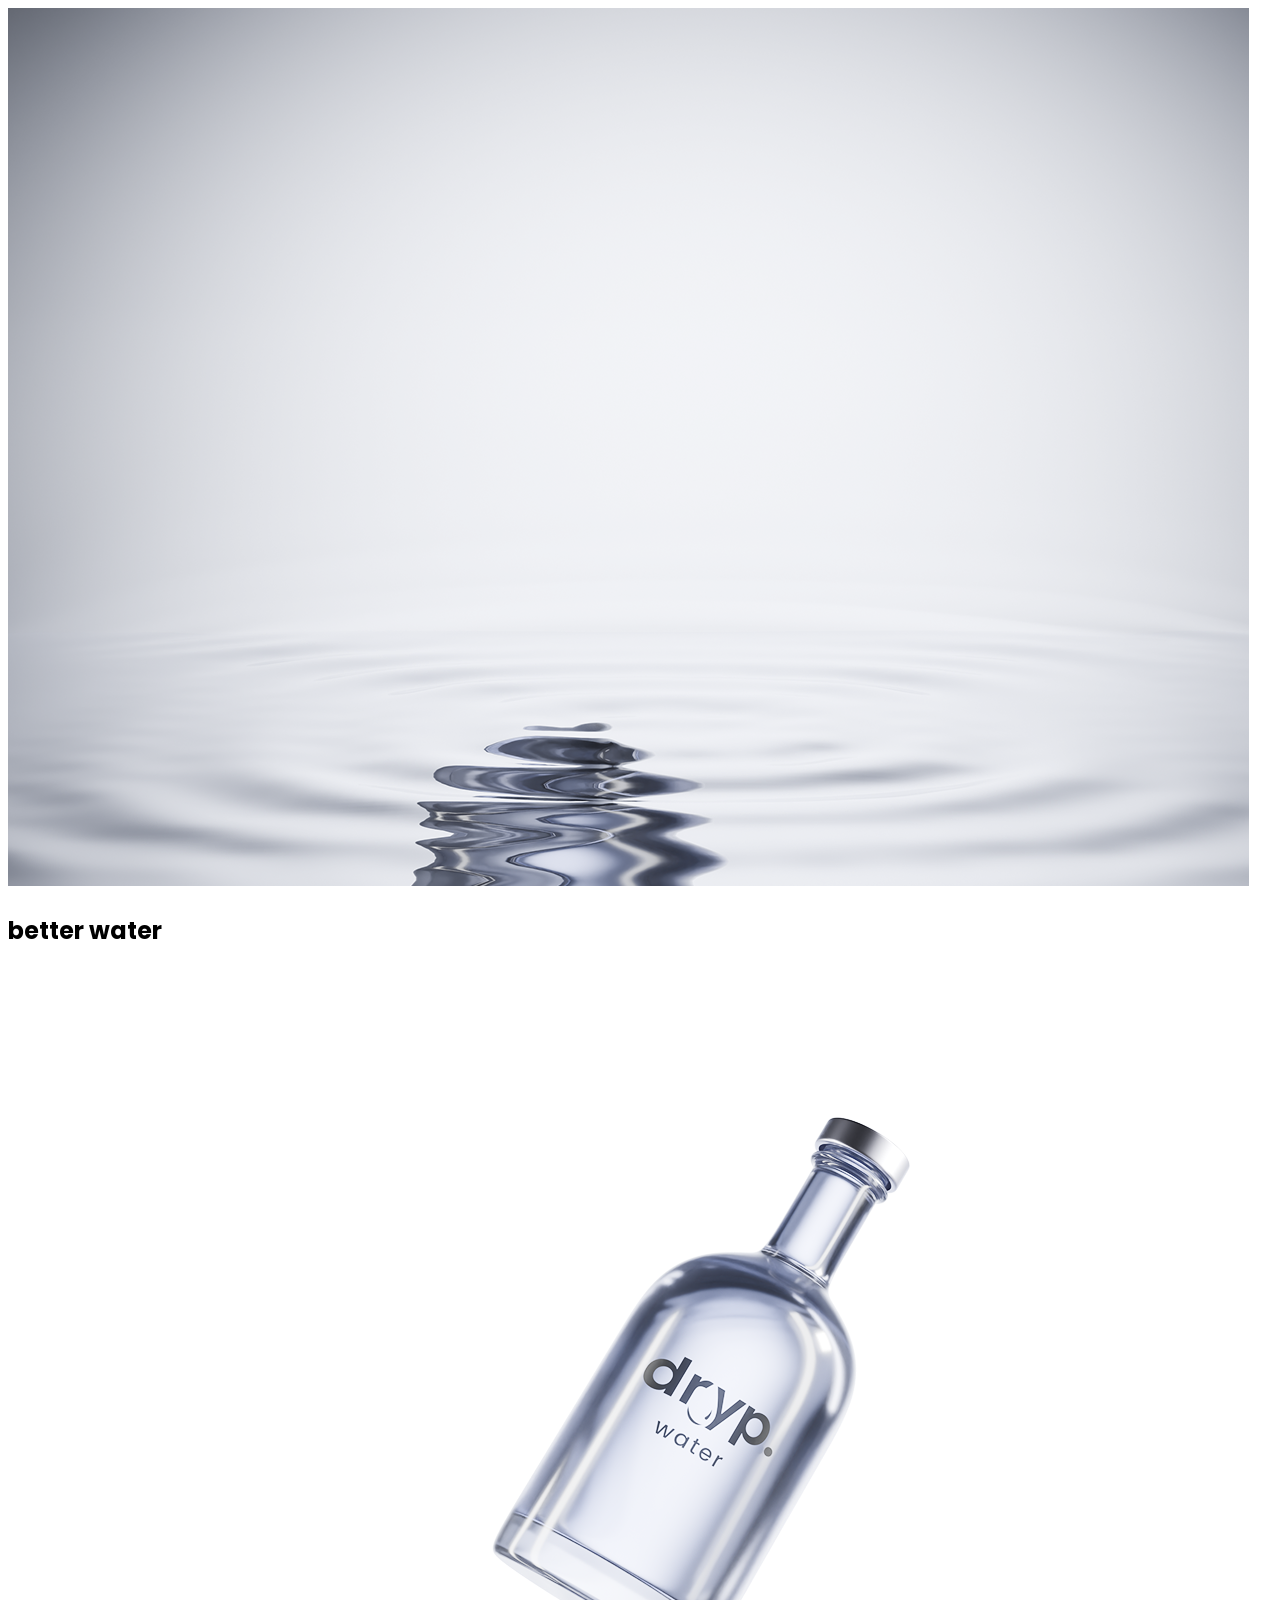
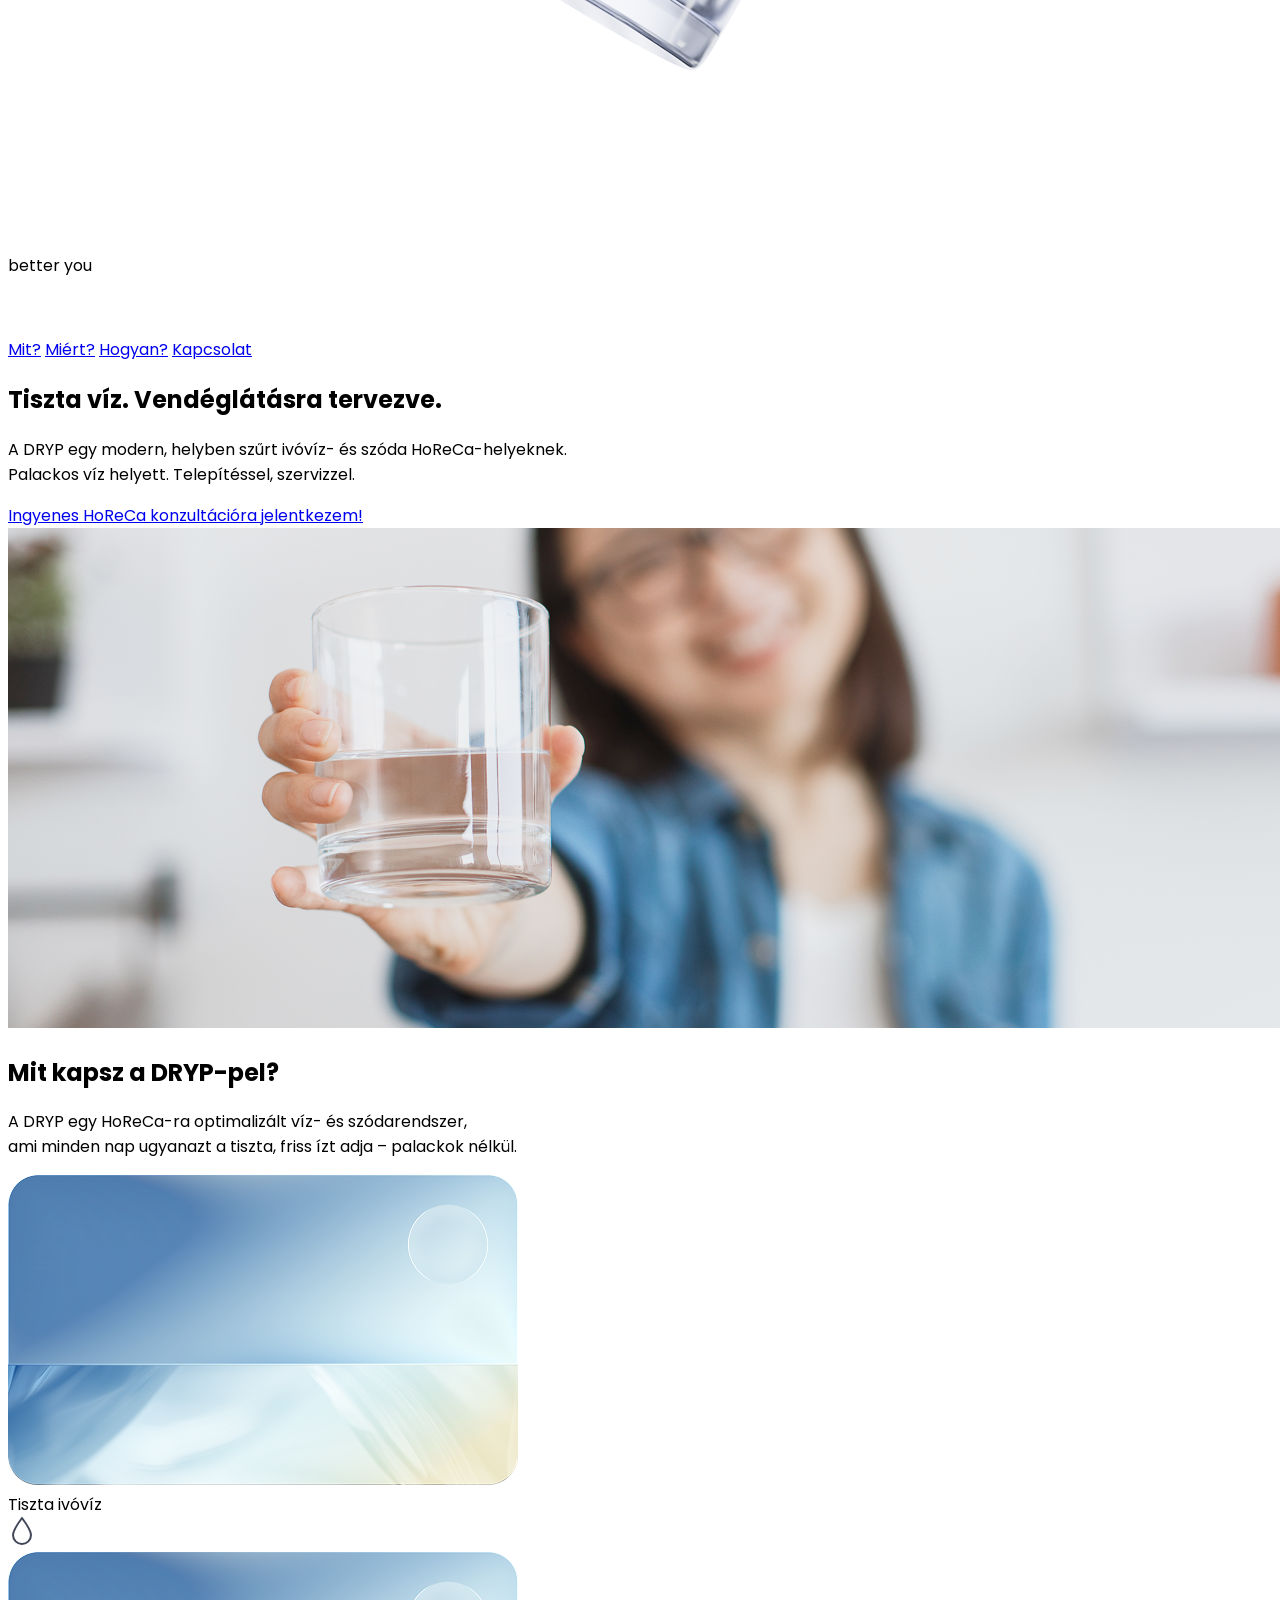
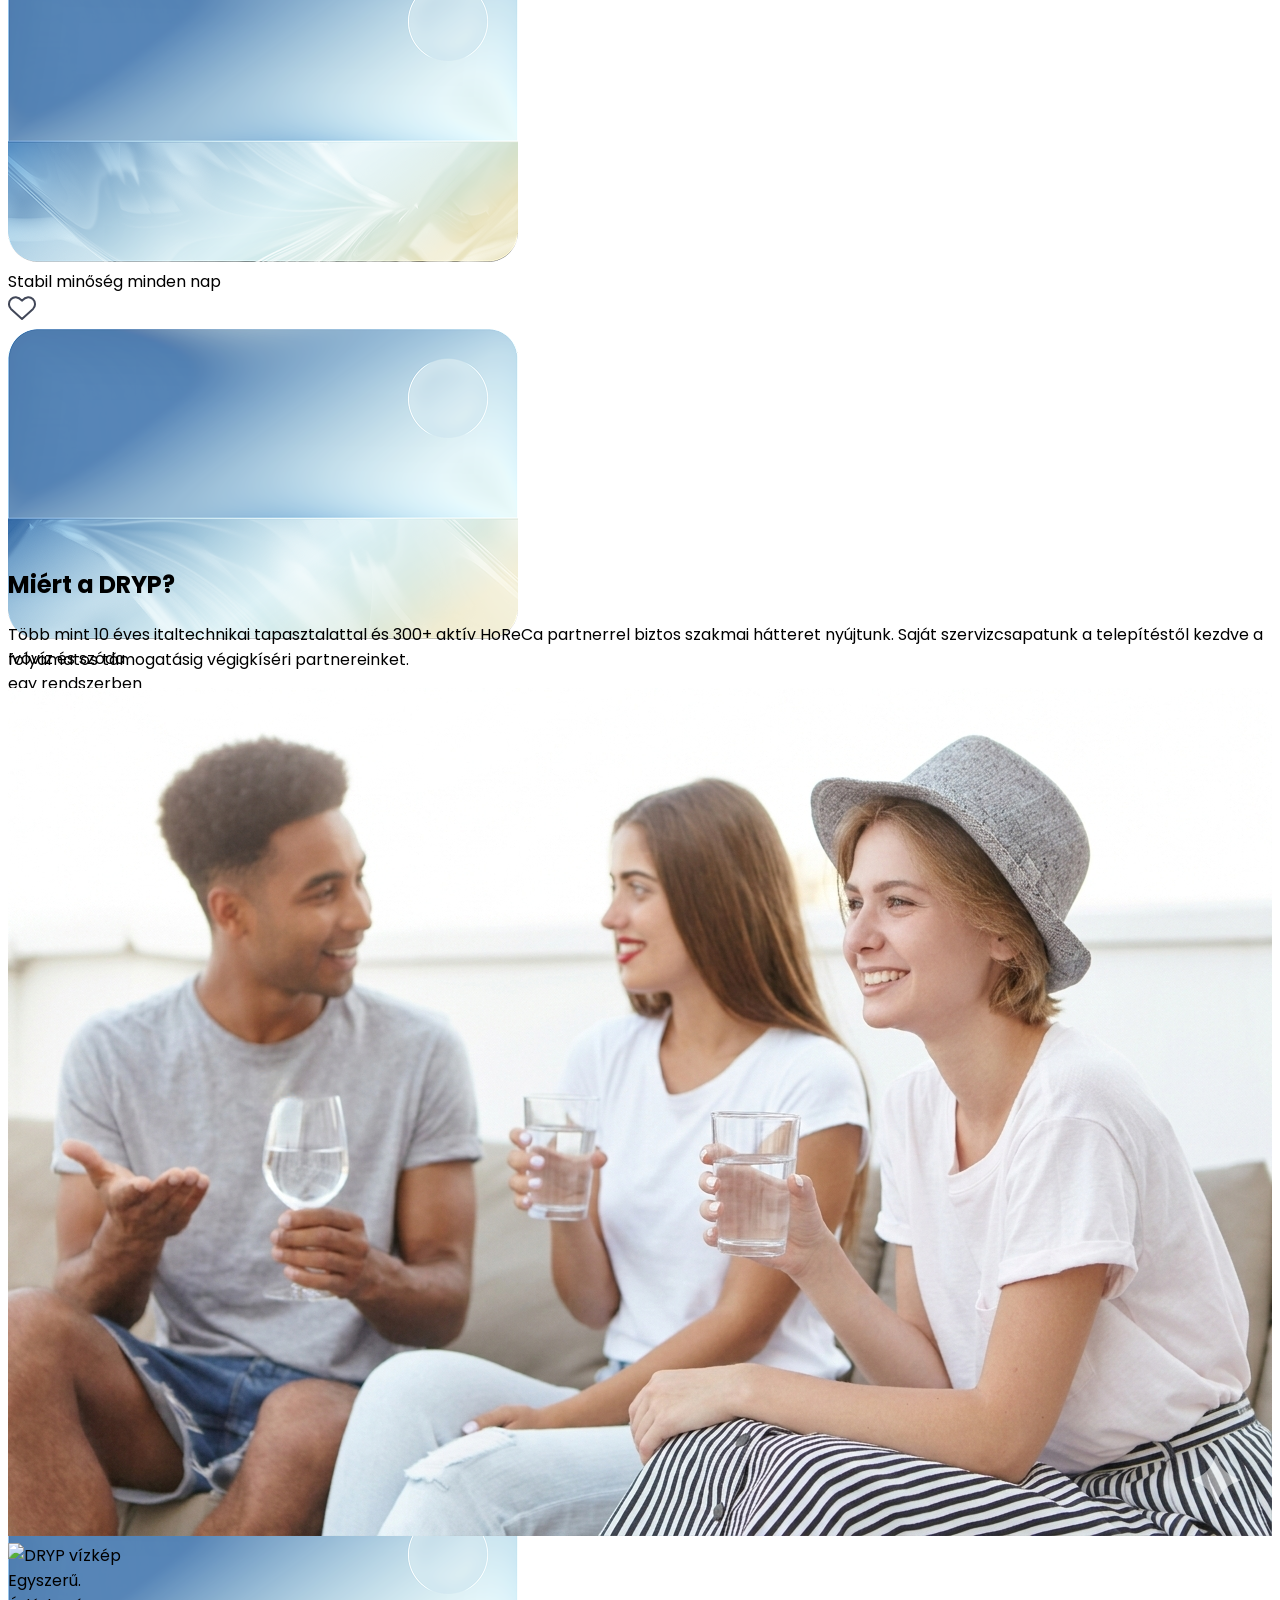
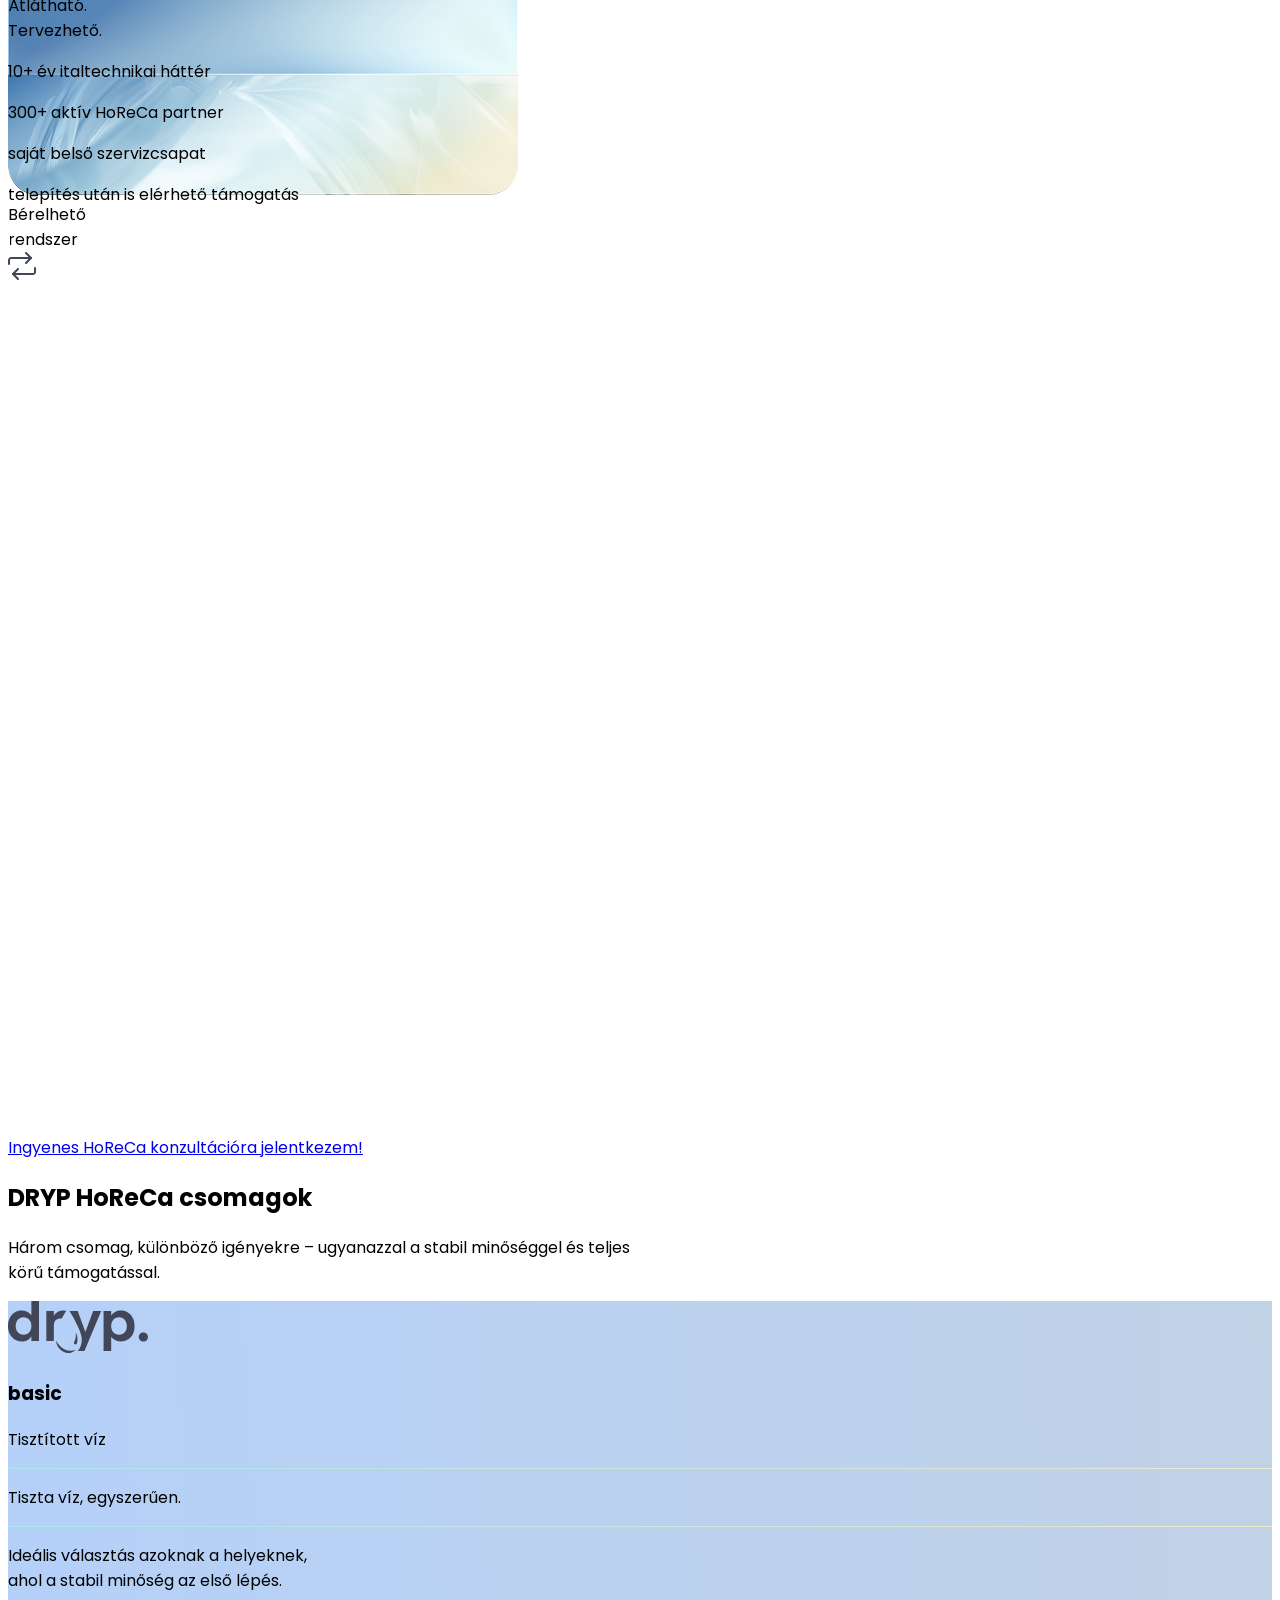
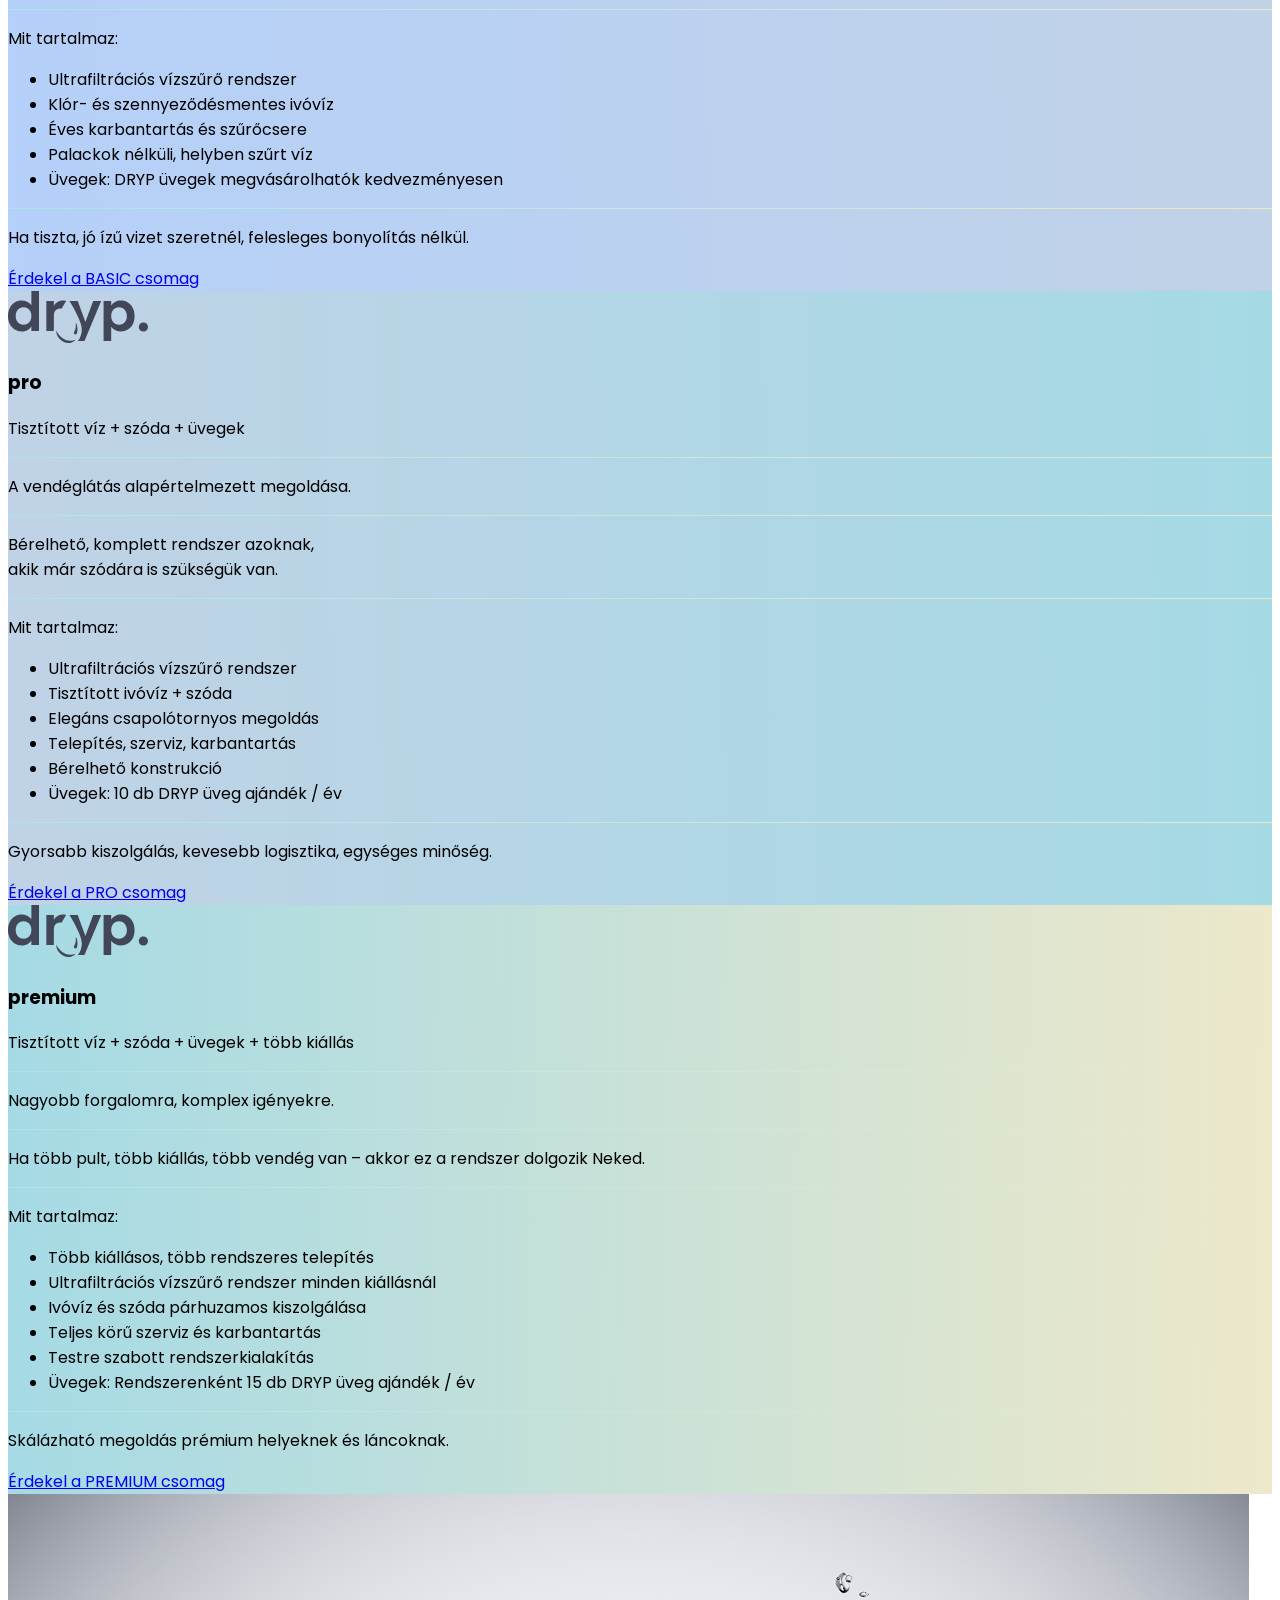
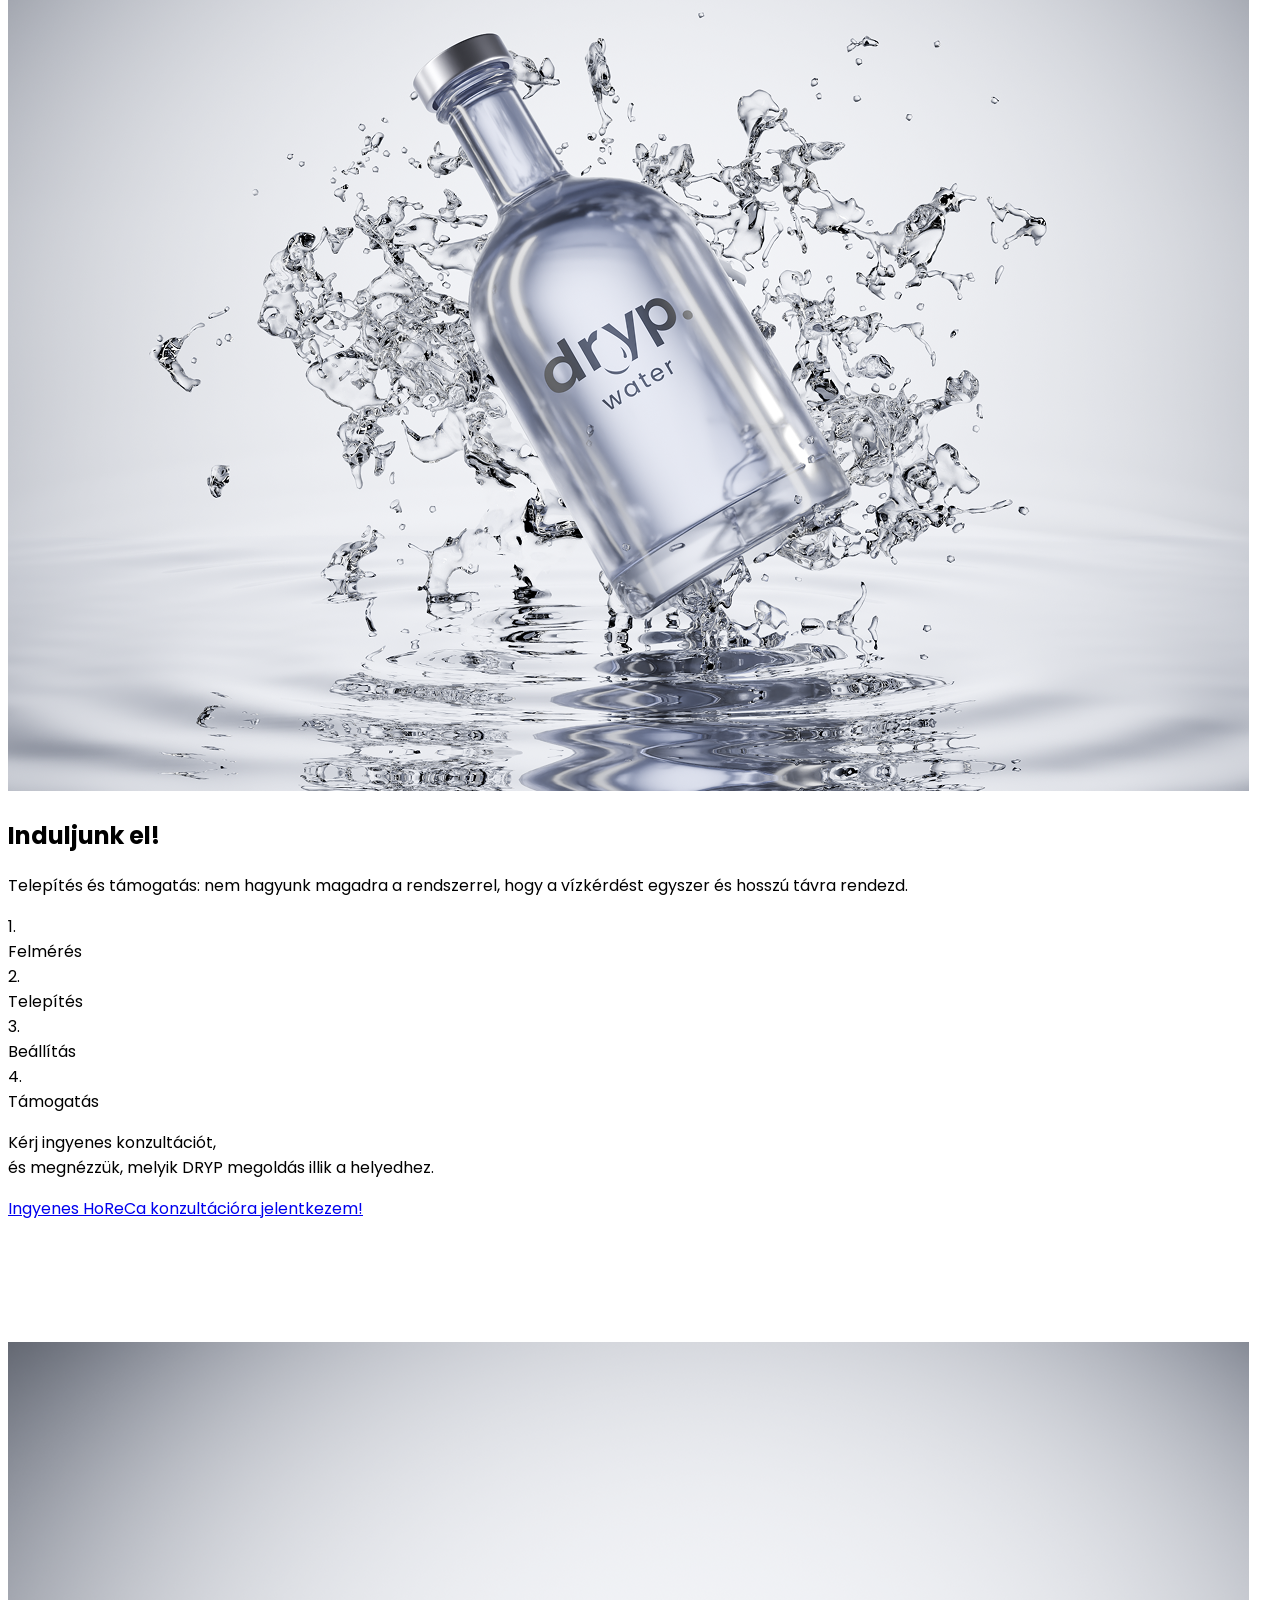
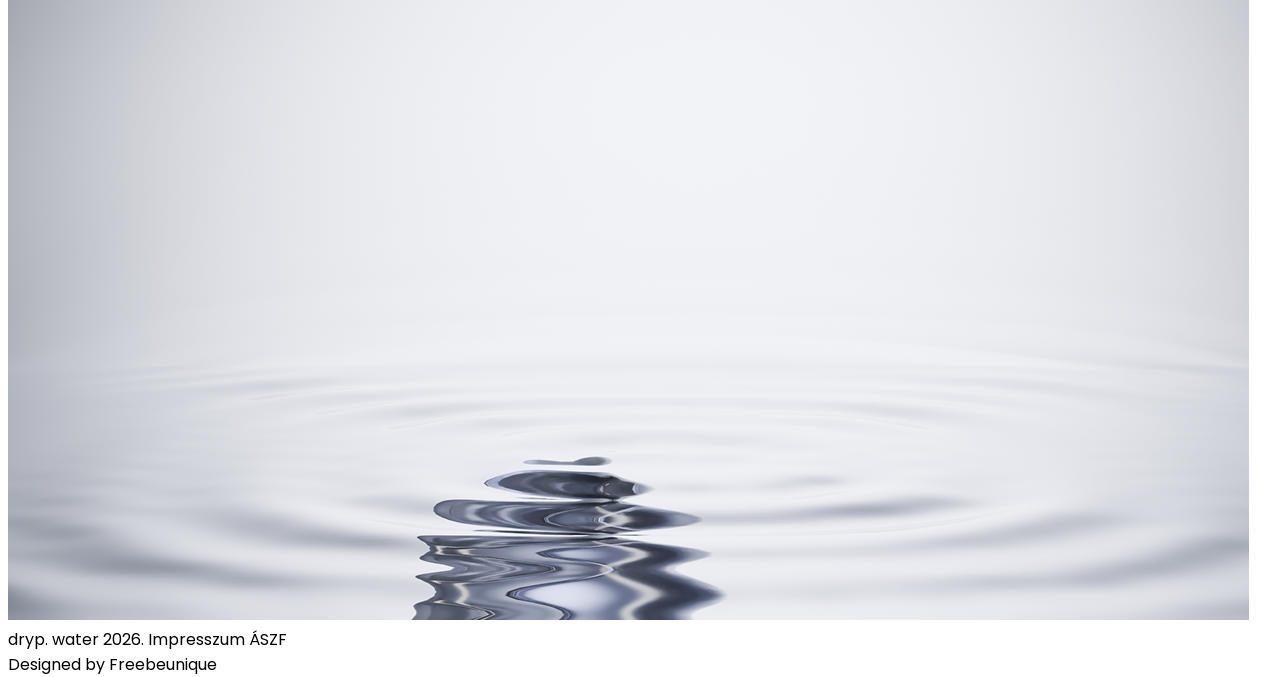
==== commit 45c43ddd: "Refactor card layout in the "HORECA CSOMAGOK" section for improved readability and design consistenc" ====
--- a/index.html
+++ b/index.html
@@ -92,41 +92,47 @@
             <!-- Row 1 -->
             <div class="absolute top-0 left-0 w-[510px] h-[310px] rounded-[30px] overflow-hidden">
                 <img class="w-full h-full object-cover" src="public/images/rectangle-3222.png" alt="Tiszta ivóvíz">
-                <div class="absolute inset-0 bg-gradient-to-t from-black/50 to-transparent"></div>
-                <div class="absolute bottom-6 left-[30px] text-white text-[32px] font-medium">Tiszta ivóvíz</div>
-                <img src="public/images/interface-weather-rain-drop-drops-rain-rainy-meteorology-water-precipitation-weather-streamline-core.svg" alt="" class="absolute bottom-6 right-[30px] w-7 h-7" style="filter: brightness(0) invert(1);">
+                <div class="absolute top-[40px] left-[30px] text-white text-[32px] font-medium leading-tight w-[366px]">Tiszta ivóvíz</div>
+                <div class="absolute top-[30px] right-[30px] w-[80px] h-[80px] bg-white/30 backdrop-blur-sm rounded-full flex items-center justify-center">
+                    <img src="public/images/interface-weather-rain-drop-drops-rain-rainy-meteorology-water-precipitation-weather-streamline-core.svg" alt="" class="w-7 h-7">
+                </div>
             </div>
             <div class="absolute top-0 left-[550px] w-[510px] h-[310px] rounded-[30px] overflow-hidden">
                 <img class="w-full h-full object-cover" src="public/images/rectangle-3224.png" alt="Stabil minőség">
-                <div class="absolute inset-0 bg-gradient-to-t from-black/50 to-transparent"></div>
-                <div class="absolute bottom-6 left-[30px] text-white text-[32px] font-medium">Stabil minőség minden nap</div>
-                <img src="public/images/interface-favorite-heart-reward-social-rating-media-heart-it-like-favorite-love-streamline-core.svg" alt="" class="absolute bottom-6 right-[30px] w-7 h-7" style="filter: brightness(0) invert(1);">
+                <div class="absolute top-[40px] left-[30px] text-white text-[32px] font-medium leading-tight w-[366px]">Stabil minőség minden nap</div>
+                <div class="absolute top-[30px] right-[30px] w-[80px] h-[80px] bg-white/30 backdrop-blur-sm rounded-full flex items-center justify-center">
+                    <img src="public/images/interface-favorite-heart-reward-social-rating-media-heart-it-like-favorite-love-streamline-core.svg" alt="" class="w-7 h-7">
+                </div>
             </div>
             <!-- Row 2 -->
             <div class="absolute top-[351px] left-0 w-[510px] h-[310px] rounded-[30px] overflow-hidden">
                 <img class="w-full h-full object-cover" src="public/images/rectangle-3225.png" alt="Ivóvíz és szóda">
-                <div class="absolute inset-0 bg-gradient-to-t from-black/50 to-transparent"></div>
-                <div class="absolute bottom-6 left-[30px] text-white text-[32px] font-medium">Ivóvíz és szóda<br>egy rendszerben</div>
-                <img src="public/images/interface-edit-flll-color-bucket-color-colors-design-paint-painting-streamline-core.svg" alt="" class="absolute bottom-6 right-[30px] w-7 h-7" style="filter: brightness(0) invert(1);">
+                <div class="absolute top-[40px] left-[30px] text-white text-[32px] font-medium leading-tight w-[366px]">Ivóvíz és szóda<br>egy rendszerben</div>
+                <div class="absolute top-[30px] right-[30px] w-[80px] h-[80px] bg-white/30 backdrop-blur-sm rounded-full flex items-center justify-center">
+                    <img src="public/images/interface-edit-flll-color-bucket-color-colors-design-paint-painting-streamline-core.svg" alt="" class="w-7 h-7">
+                </div>
             </div>
             <div class="absolute top-[351px] left-[550px] w-[510px] h-[310px] rounded-[30px] overflow-hidden">
                 <img class="w-full h-full object-cover" src="public/images/rectangle-3228.png" alt="Professzionális telepítés">
-                <div class="absolute inset-0 bg-gradient-to-t from-black/50 to-transparent"></div>
-                <div class="absolute bottom-6 left-[30px] text-white text-[32px] font-medium">Professzionális telepítés és szerviz</div>
-                <img src="public/images/interface-upload-laptop-arrow-computer-download-internet-laptop-network-server-up-upload-streamline-core.svg" alt="" class="absolute bottom-6 right-[30px] w-7 h-7" style="filter: brightness(0) invert(1);">
+                <div class="absolute top-[40px] left-[30px] text-white text-[32px] font-medium leading-tight w-[366px]">Professzionális telepítés és szerviz</div>
+                <div class="absolute top-[30px] right-[30px] w-[80px] h-[80px] bg-white/30 backdrop-blur-sm rounded-full flex items-center justify-center">
+                    <img src="public/images/interface-upload-laptop-arrow-computer-download-internet-laptop-network-server-up-upload-streamline-core.svg" alt="" class="w-7 h-7">
+                </div>
             </div>
             <!-- Row 3 -->
             <div class="absolute top-[702px] left-0 w-[510px] h-[310px] rounded-[30px] overflow-hidden">
                 <img class="w-full h-full object-cover" src="public/images/rectangle-3229.png" alt="Kiszámítható költségek">
-                <div class="absolute inset-0 bg-gradient-to-t from-black/50 to-transparent"></div>
-                <div class="absolute bottom-6 left-[30px] text-white text-[32px] font-medium">Kiszámítható költségek</div>
-                <img src="public/images/money-cash-dollar-coin-accounting-billing-payment-cash-coin-currency-money-finance-streamline-core.svg" alt="" class="absolute bottom-6 right-[30px] w-7 h-7" style="filter: brightness(0) invert(1);">
+                <div class="absolute top-[40px] left-[30px] text-white text-[32px] font-medium leading-tight w-[366px]">Kiszámítható költségek</div>
+                <div class="absolute top-[30px] right-[30px] w-[80px] h-[80px] bg-white/30 backdrop-blur-sm rounded-full flex items-center justify-center">
+                    <img src="public/images/money-cash-dollar-coin-accounting-billing-payment-cash-coin-currency-money-finance-streamline-core.svg" alt="" class="w-7 h-7">
+                </div>
             </div>
             <div class="absolute top-[702px] left-[550px] w-[510px] h-[310px] rounded-[30px] overflow-hidden">
                 <img class="w-full h-full object-cover" src="public/images/unnamed.png" alt="Bérelhető rendszer">
-                <div class="absolute inset-0 bg-gradient-to-t from-black/50 to-transparent"></div>
-                <div class="absolute bottom-6 left-[30px] text-white text-[32px] font-medium">Bérelhető<br>rendszer</div>
-                <img src="public/images/interface-arrows-reload-2-arrows-load-arrow-sync-square-loading-reload-synchronize-streamline-core.svg" alt="" class="absolute bottom-6 right-[30px] w-7 h-7" style="filter: brightness(0) invert(1);">
+                <div class="absolute top-[40px] left-[30px] text-white text-[32px] font-medium leading-tight w-[366px]">Bérelhető<br>rendszer</div>
+                <div class="absolute top-[30px] right-[30px] w-[80px] h-[80px] bg-white/30 backdrop-blur-sm rounded-full flex items-center justify-center">
+                    <img src="public/images/interface-arrows-reload-2-arrows-load-arrow-sync-square-loading-reload-synchronize-streamline-core.svg" alt="" class="w-7 h-7">
+                </div>
             </div>
         </div>
     </section>
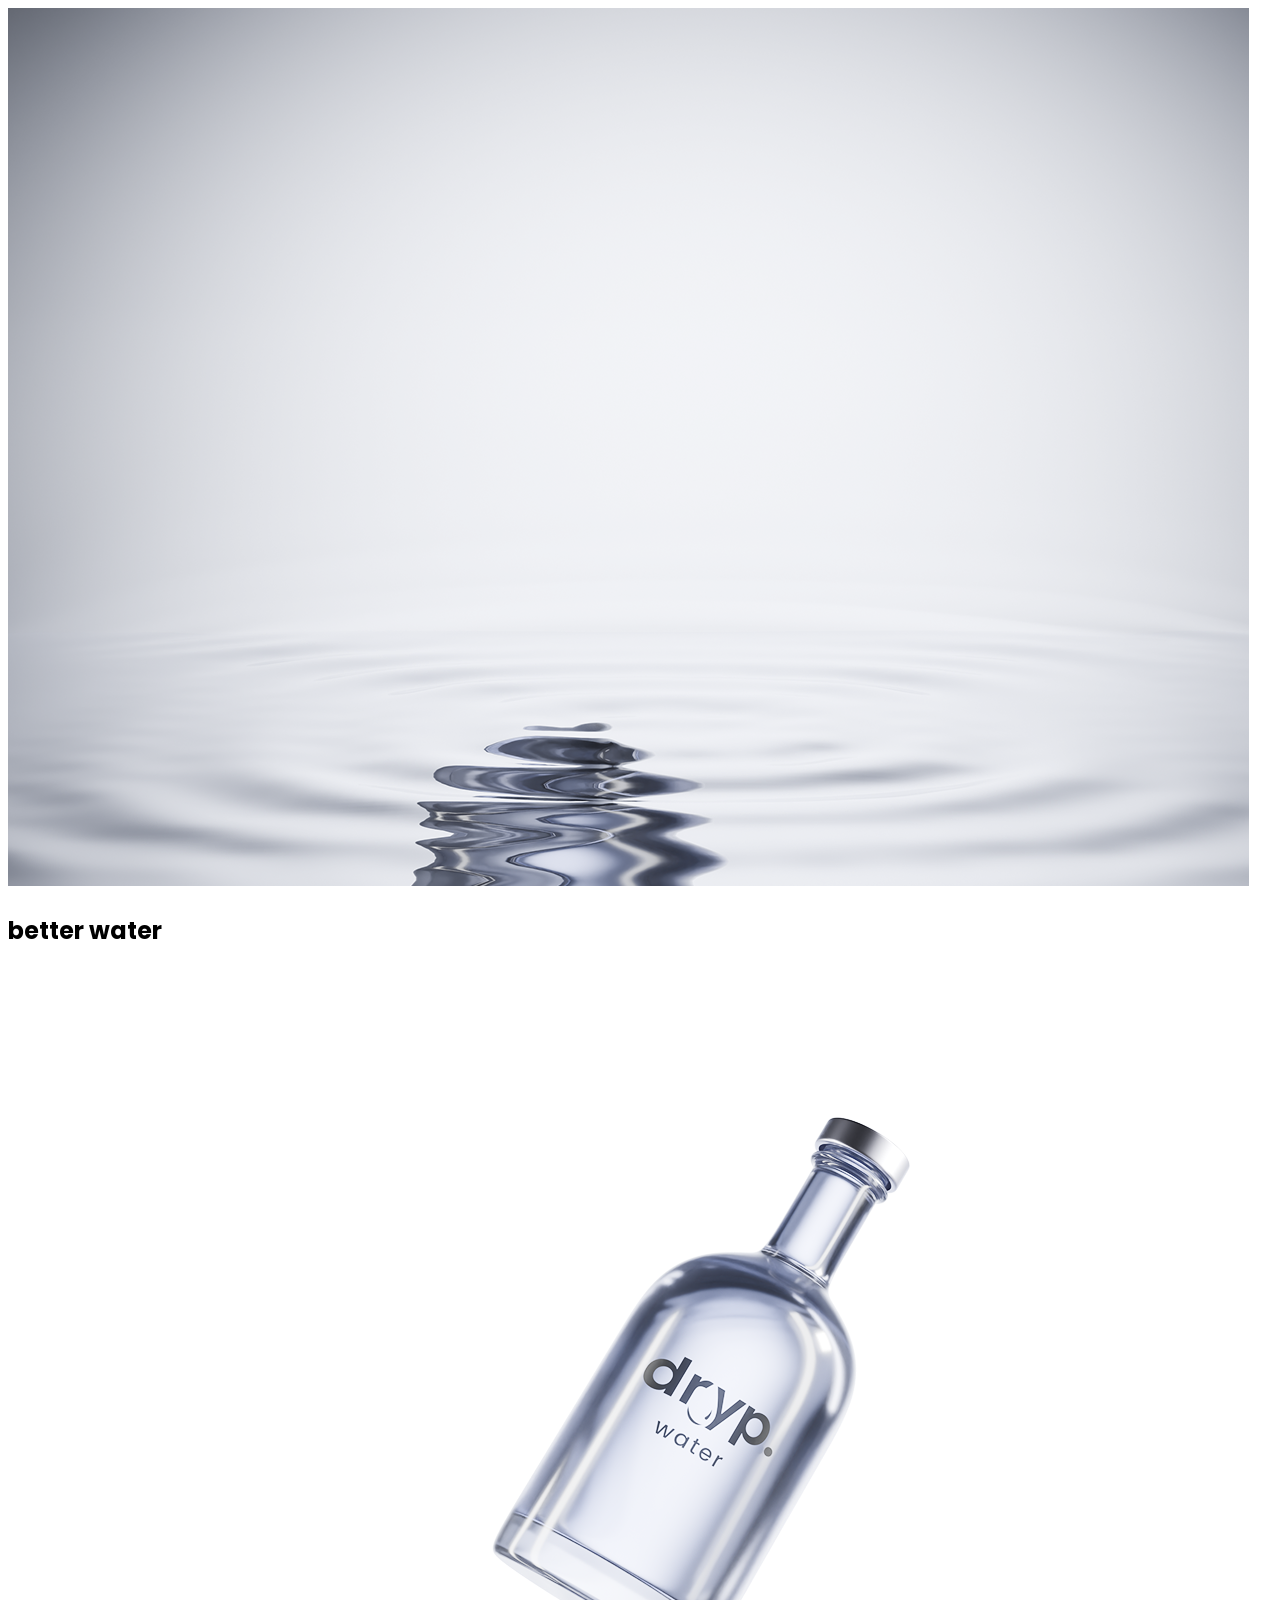
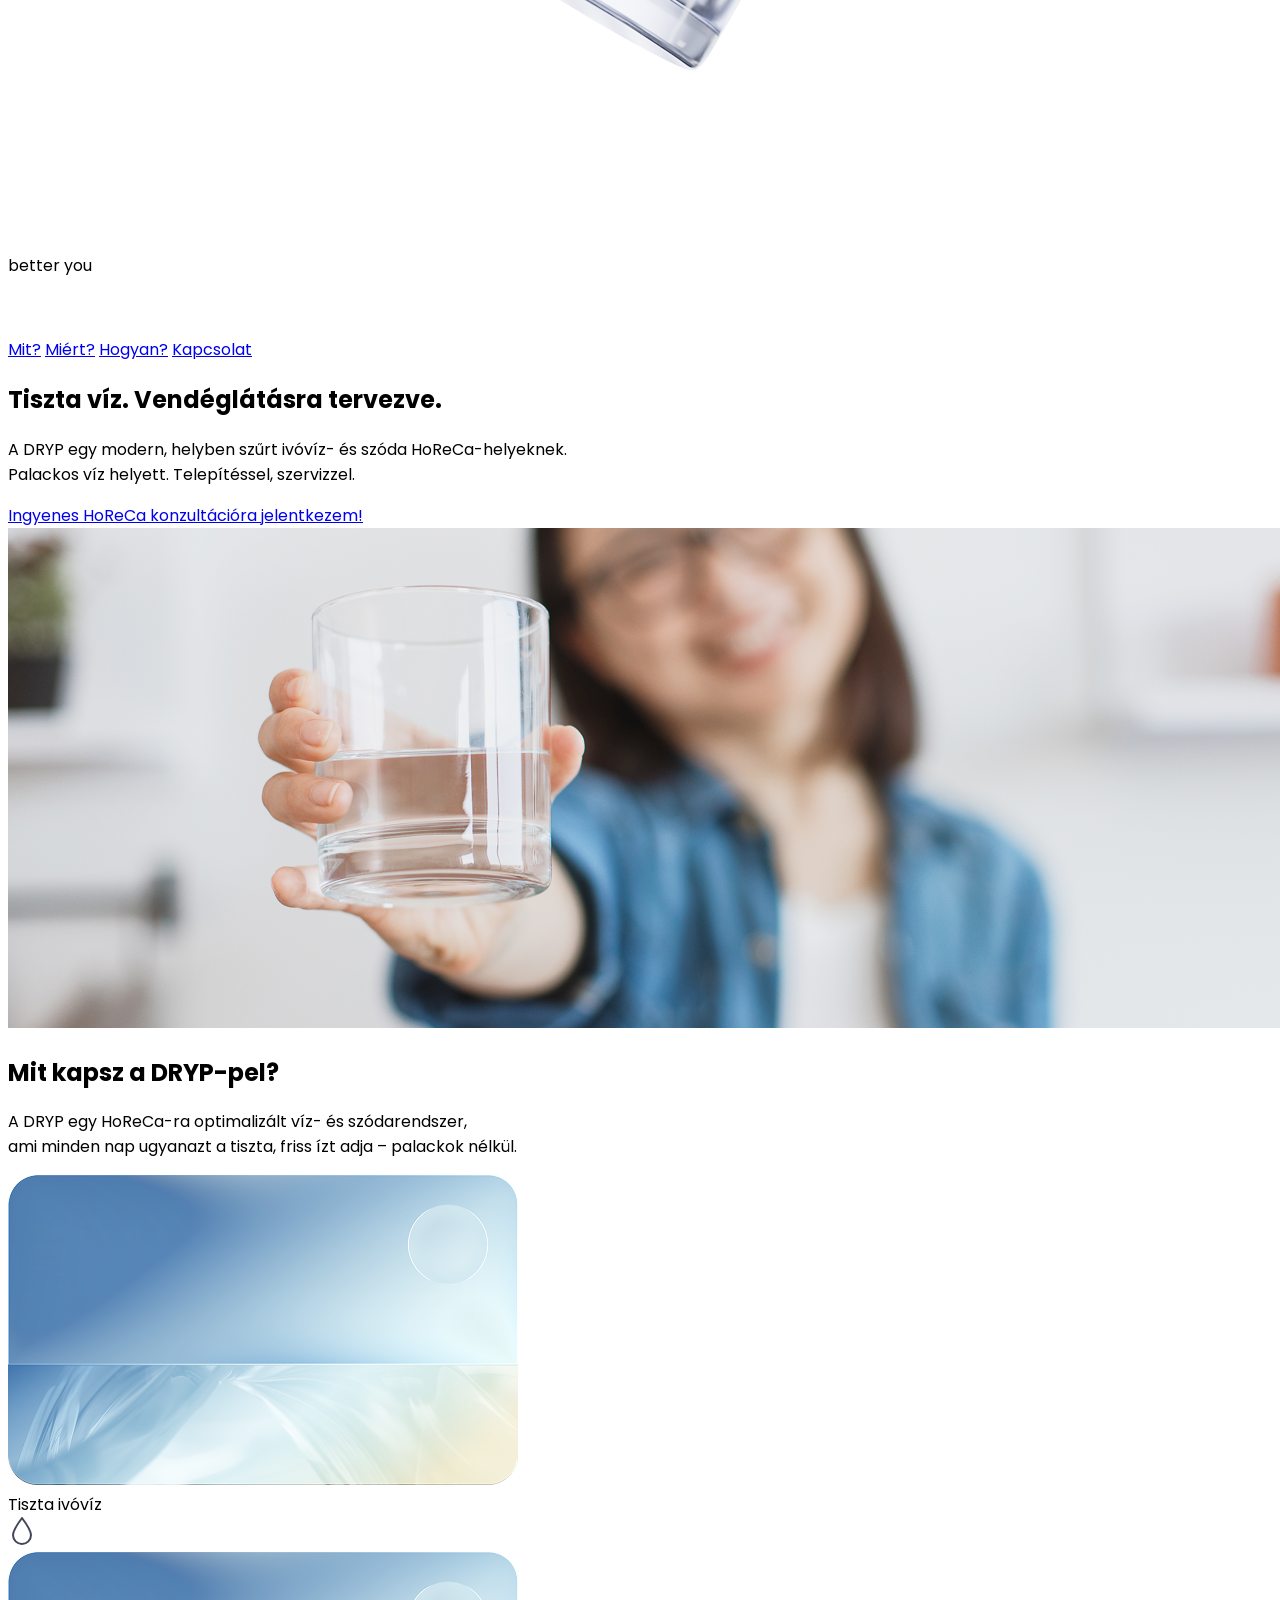
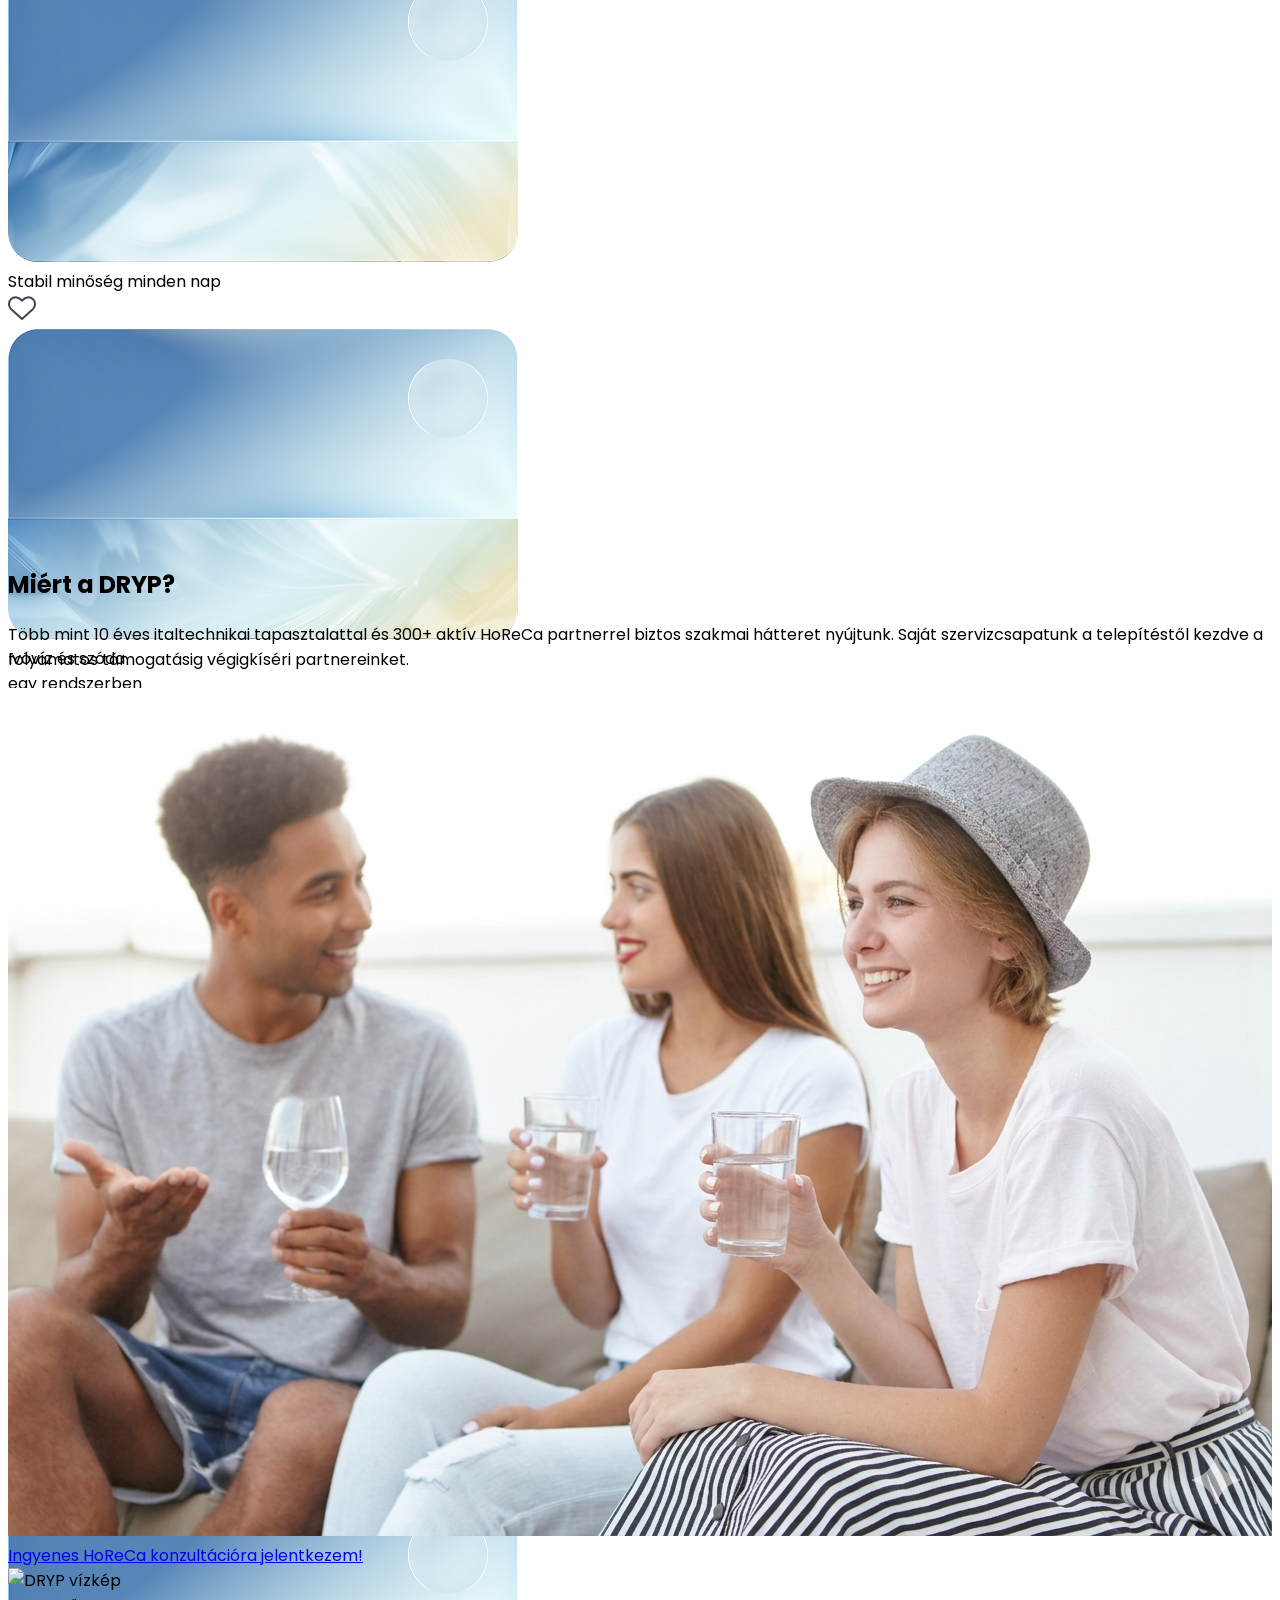
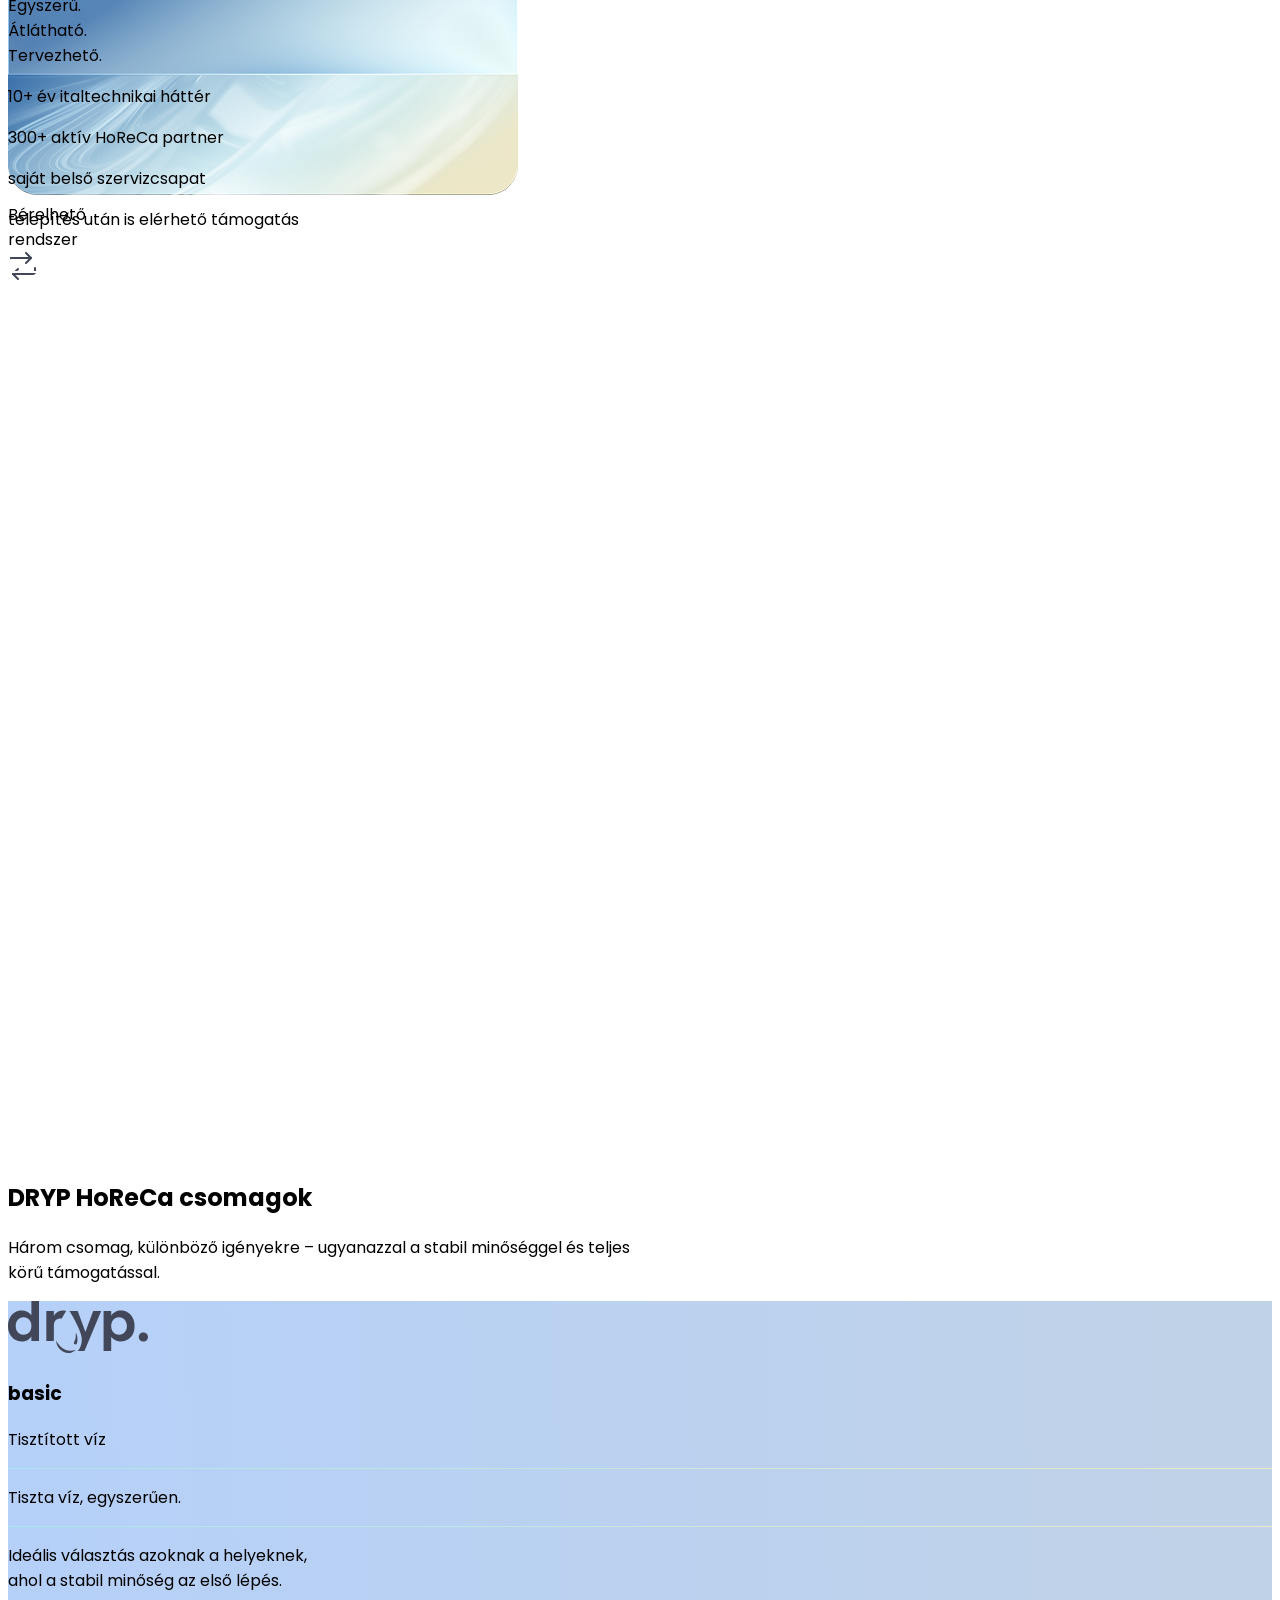
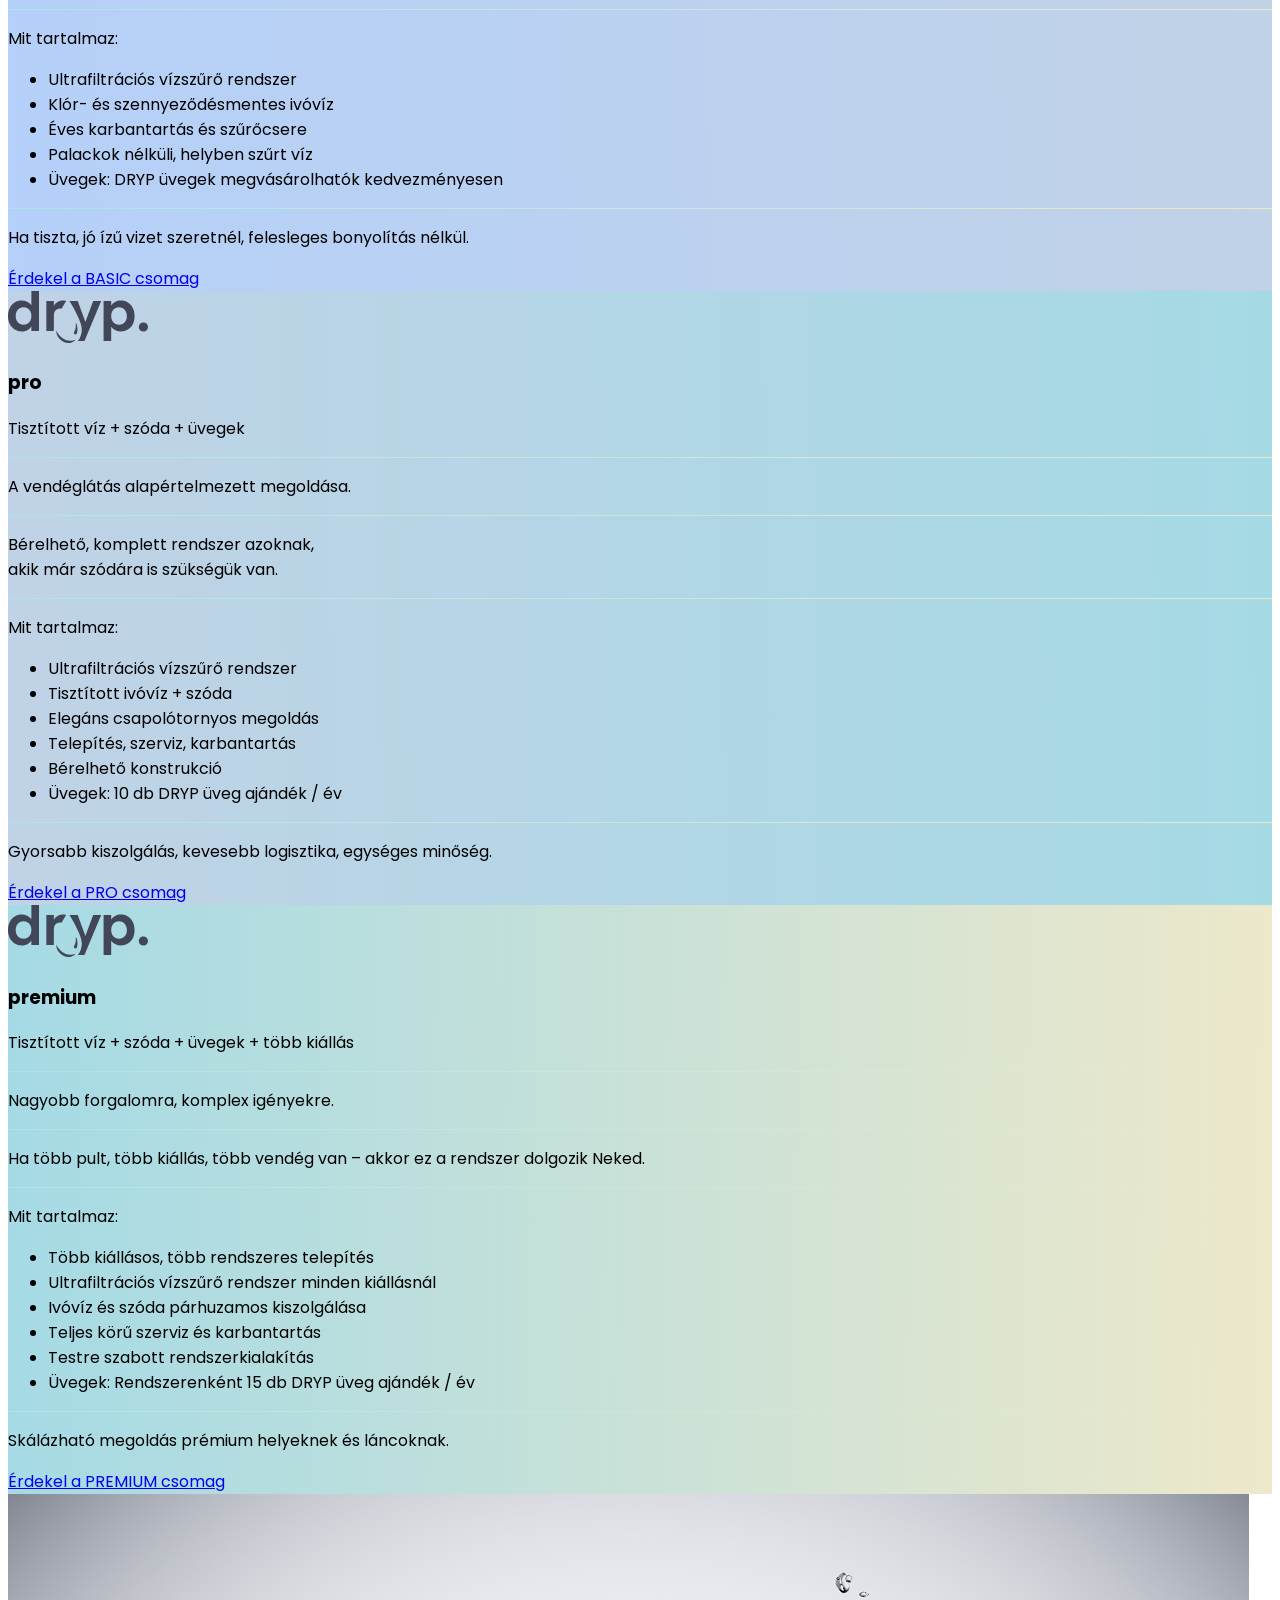
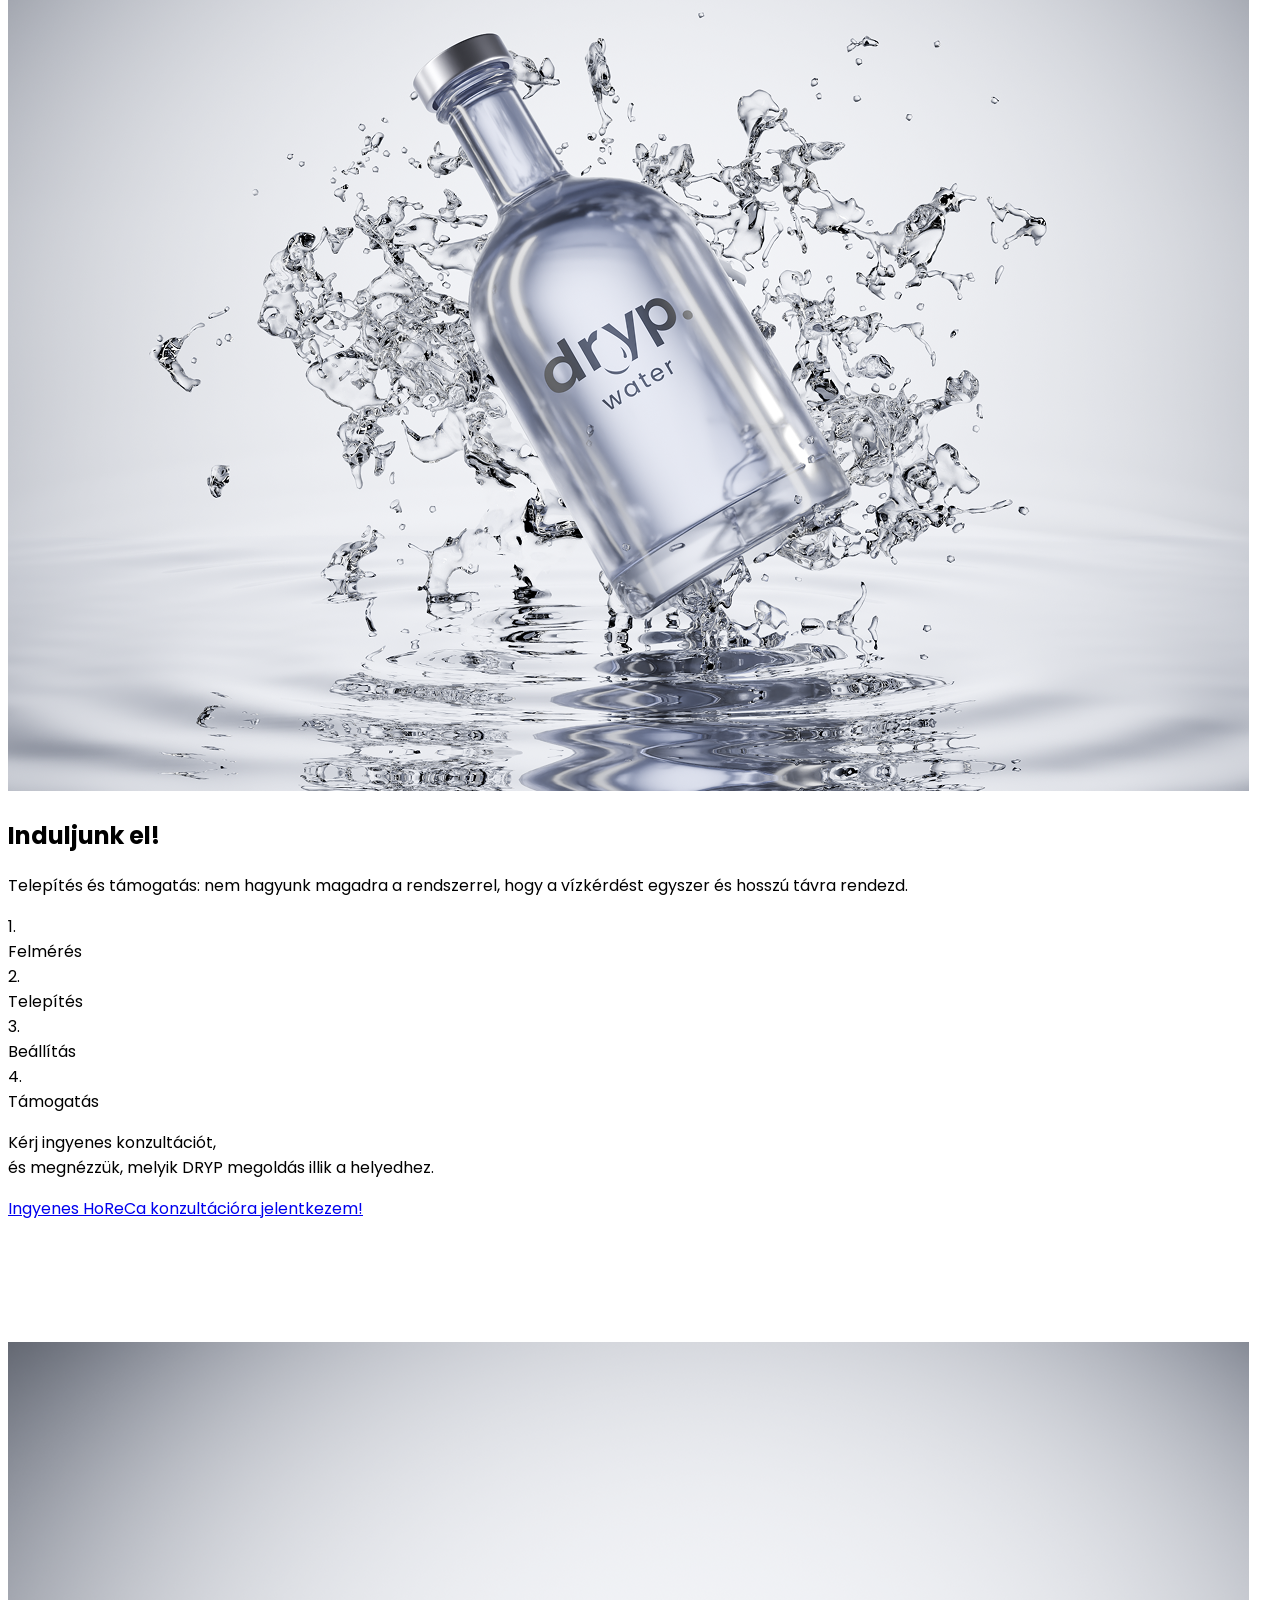
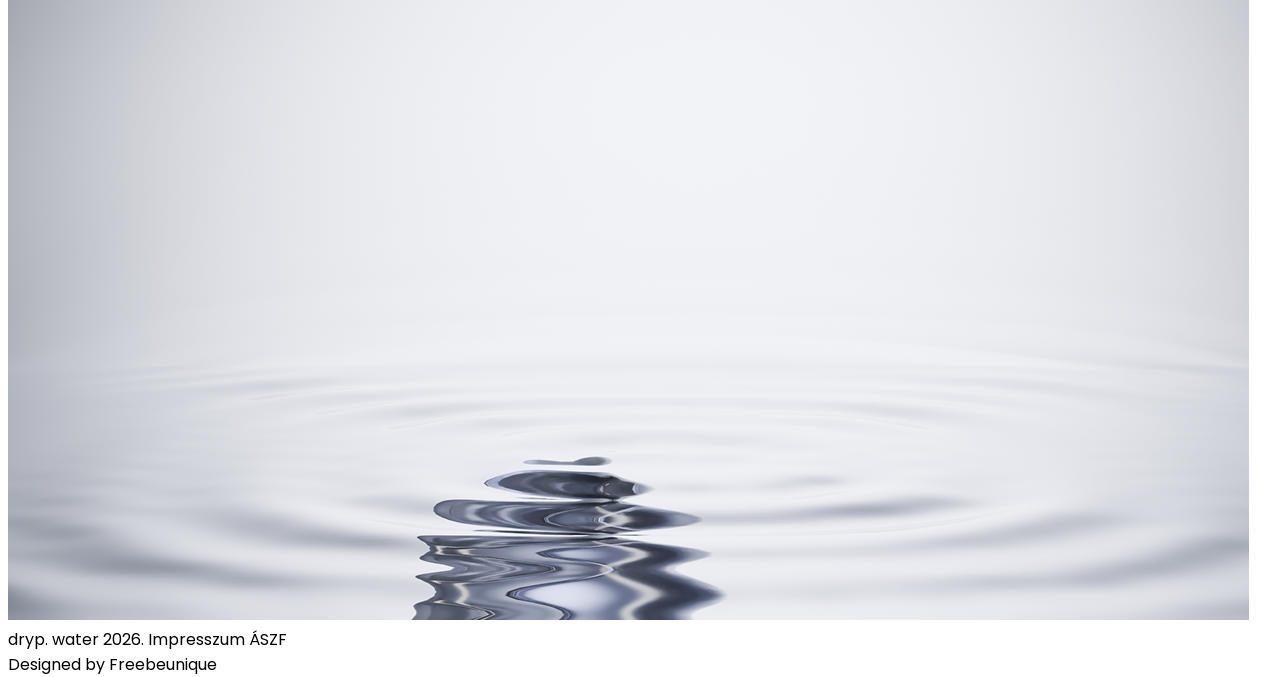
==== commit 23af09dc: "Fix all visual issues: card images, CTA order, hero effects, line positions, stats blur, package ove" ====
--- a/index.html
+++ b/index.html
@@ -35,13 +35,13 @@
     <!-- ==================== HERO SECTION ==================== -->
     <section class="relative h-[878px] overflow-hidden">
         <!-- Background blob -->
-        <div class="absolute -top-[146px] left-1/2 -translate-x-[500px] w-[1001px] h-[924px] bg-zinc-300 rounded-full blur-3xl"></div>
+        <div class="absolute -top-[146px] left-1/2 -translate-x-[520px] w-[1001px] h-[924px] bg-[#D9D9D9] rounded-full blur-[60px]"></div>
         <!-- Hero background image -->
         <img class="absolute top-0 left-1/2 -translate-x-1/2 w-[1560px] h-[878px] object-cover" src="public/images/hero-3-dbg.png" alt="Hero háttér">
         <!-- Hero gradient overlay -->
         <div class="hero-gradient absolute top-0 left-1/2 -translate-x-[720px] w-[1440px] h-[700px]"></div>
         <!-- Light circle -->
-        <div class="absolute top-[146px] left-1/2 -translate-x-1/2 w-[494px] h-[494px] bg-gradient-to-l from-lime-100 to-teal-200 rounded-full blur-[120px]"></div>
+        <div class="absolute top-[146px] left-1/2 -translate-x-1/2 w-[494px] h-[494px] rounded-full blur-[60px]" style="background: linear-gradient(270deg, #EDE8CA -7.13%, #A7E7E8 100%);"></div>
         <!-- Hero text -->
         <h1 class="absolute top-[149px] left-1/2 -translate-x-1/2 w-[1101px] text-center text-white text-[160px] font-normal leading-[112px] tracking-[-0.04em]">better water</h1>
         <!-- Bottle overlay -->
@@ -78,7 +78,7 @@
 
     <!-- Banner image 1 -->
     <div class="w-full">
-        <img class="w-full h-[500px] object-cover shadow-[0px_4px_120px_4px_rgba(191,218,223,1.00)]" src="public/images/image.png" alt="DRYP rendszer">
+        <img class="w-full h-[500px] object-cover" src="public/images/image.png" alt="DRYP rendszer">
     </div>
 
     <!-- ==================== MIT KAPSZ? SECTION ==================== -->
@@ -91,45 +91,45 @@
         <div class="w-[1060px] relative" style="height: 972px;">
             <!-- Row 1 -->
             <div class="absolute top-0 left-0 w-[510px] h-[310px] rounded-[30px] overflow-hidden">
-                <img class="w-full h-full object-cover" src="public/images/rectangle-3222.png" alt="Tiszta ivóvíz">
-                <div class="absolute top-[40px] left-[30px] text-white text-[32px] font-medium leading-tight w-[366px]">Tiszta ivóvíz</div>
+                <img class="w-full h-full object-cover" src="public/images/unnamed.png" alt="Tiszta ivóvíz">
+                <div class="absolute top-[40px] left-[30px] text-white text-[32px] font-medium leading-[48px] w-[366px]">Tiszta ivóvíz</div>
                 <div class="absolute top-[30px] right-[30px] w-[80px] h-[80px] bg-white/30 backdrop-blur-sm rounded-full flex items-center justify-center">
                     <img src="public/images/interface-weather-rain-drop-drops-rain-rainy-meteorology-water-precipitation-weather-streamline-core.svg" alt="" class="w-7 h-7">
                 </div>
             </div>
             <div class="absolute top-0 left-[550px] w-[510px] h-[310px] rounded-[30px] overflow-hidden">
-                <img class="w-full h-full object-cover" src="public/images/rectangle-3224.png" alt="Stabil minőség">
-                <div class="absolute top-[40px] left-[30px] text-white text-[32px] font-medium leading-tight w-[366px]">Stabil minőség minden nap</div>
+                <img class="w-full h-full object-cover" src="public/images/rectangle-3222.png" alt="Stabil minőség">
+                <div class="absolute top-[40px] left-[30px] text-white text-[32px] font-medium leading-[48px] w-[366px]">Stabil minőség minden nap</div>
                 <div class="absolute top-[30px] right-[30px] w-[80px] h-[80px] bg-white/30 backdrop-blur-sm rounded-full flex items-center justify-center">
                     <img src="public/images/interface-favorite-heart-reward-social-rating-media-heart-it-like-favorite-love-streamline-core.svg" alt="" class="w-7 h-7">
                 </div>
             </div>
             <!-- Row 2 -->
             <div class="absolute top-[351px] left-0 w-[510px] h-[310px] rounded-[30px] overflow-hidden">
-                <img class="w-full h-full object-cover" src="public/images/rectangle-3225.png" alt="Ivóvíz és szóda">
-                <div class="absolute top-[40px] left-[30px] text-white text-[32px] font-medium leading-tight w-[366px]">Ivóvíz és szóda<br>egy rendszerben</div>
+                <img class="w-full h-full object-cover" src="public/images/rectangle-3224.png" alt="Ivóvíz és szóda">
+                <div class="absolute top-[40px] left-[30px] text-white text-[32px] font-medium leading-[48px] w-[366px]">Ivóvíz és szóda<br>egy rendszerben</div>
                 <div class="absolute top-[30px] right-[30px] w-[80px] h-[80px] bg-white/30 backdrop-blur-sm rounded-full flex items-center justify-center">
                     <img src="public/images/interface-edit-flll-color-bucket-color-colors-design-paint-painting-streamline-core.svg" alt="" class="w-7 h-7">
                 </div>
             </div>
             <div class="absolute top-[351px] left-[550px] w-[510px] h-[310px] rounded-[30px] overflow-hidden">
-                <img class="w-full h-full object-cover" src="public/images/rectangle-3228.png" alt="Professzionális telepítés">
-                <div class="absolute top-[40px] left-[30px] text-white text-[32px] font-medium leading-tight w-[366px]">Professzionális telepítés és szerviz</div>
+                <img class="w-full h-full object-cover" src="public/images/rectangle-3225.png" alt="Professzionális telepítés">
+                <div class="absolute top-[40px] left-[30px] text-white text-[32px] font-medium leading-[48px] w-[366px]">Professzionális telepítés és szerviz</div>
                 <div class="absolute top-[30px] right-[30px] w-[80px] h-[80px] bg-white/30 backdrop-blur-sm rounded-full flex items-center justify-center">
                     <img src="public/images/interface-upload-laptop-arrow-computer-download-internet-laptop-network-server-up-upload-streamline-core.svg" alt="" class="w-7 h-7">
                 </div>
             </div>
             <!-- Row 3 -->
             <div class="absolute top-[702px] left-0 w-[510px] h-[310px] rounded-[30px] overflow-hidden">
-                <img class="w-full h-full object-cover" src="public/images/rectangle-3229.png" alt="Kiszámítható költségek">
-                <div class="absolute top-[40px] left-[30px] text-white text-[32px] font-medium leading-tight w-[366px]">Kiszámítható költségek</div>
+                <img class="w-full h-full object-cover" src="public/images/rectangle-3228.png" alt="Kiszámítható költségek">
+                <div class="absolute top-[40px] left-[30px] text-white text-[32px] font-medium leading-[48px] w-[366px]">Kiszámítható költségek</div>
                 <div class="absolute top-[30px] right-[30px] w-[80px] h-[80px] bg-white/30 backdrop-blur-sm rounded-full flex items-center justify-center">
                     <img src="public/images/money-cash-dollar-coin-accounting-billing-payment-cash-coin-currency-money-finance-streamline-core.svg" alt="" class="w-7 h-7">
                 </div>
             </div>
             <div class="absolute top-[702px] left-[550px] w-[510px] h-[310px] rounded-[30px] overflow-hidden">
-                <img class="w-full h-full object-cover" src="public/images/unnamed.png" alt="Bérelhető rendszer">
-                <div class="absolute top-[40px] left-[30px] text-white text-[32px] font-medium leading-tight w-[366px]">Bérelhető<br>rendszer</div>
+                <img class="w-full h-full object-cover" src="public/images/rectangle-3229.png" alt="Bérelhető rendszer">
+                <div class="absolute top-[40px] left-[30px] text-white text-[32px] font-medium leading-[48px] w-[366px]">Bérelhető<br>rendszer</div>
                 <div class="absolute top-[30px] right-[30px] w-[80px] h-[80px] bg-white/30 backdrop-blur-sm rounded-full flex items-center justify-center">
                     <img src="public/images/interface-arrows-reload-2-arrows-load-arrow-sync-square-loading-reload-synchronize-streamline-core.svg" alt="" class="w-7 h-7">
                 </div>
@@ -139,7 +139,7 @@
 
     <!-- ==================== MIÉRT A DRYP? SECTION ==================== -->
     <section id="miert" class="flex flex-col items-center">
-        <div class="w-[840px] text-center flex flex-col items-center gap-[30px] mb-[80px]">
+        <div class="w-[840px] text-center flex flex-col items-center gap-[30px] mb-[90px]">
             <h2 class="text-[#414758] text-[48px] font-medium">Miért a DRYP?</h2>
             <p class="text-[#9099b1] text-lg font-medium">Több mint 10 éves italtechnikai tapasztalattal és 300+ aktív HoReCa partnerrel biztos szakmai hátteret nyújtunk. Saját szervizcsapatunk a telepítéstől kezdve a folyamatos támogatásig végigkíséri partnereinket.</p>
         </div>
@@ -147,16 +147,23 @@
         <!-- Banner image 2 -->
         <img class="w-full h-[500px] object-cover" src="public/images/38691999ac65a8aab3673966e29b4bee29072a21.png" alt="DRYP rendszer működés közben">
 
+        <!-- CTA -->
+        <div class="text-center mt-[90px] mb-[90px]">
+            <a href="#kapcsolat" class="inline-block px-10 py-[15px] bg-gradient-to-l from-[#ede8ca] to-[#a7e7e8] rounded-[60px] text-[#414758] text-lg font-semibold hover:shadow-lg hover:scale-105 transition-all">
+                Ingyenes HoReCa konzultációra jelentkezem!
+            </a>
+        </div>
+
         <!-- ==================== STATS / TRUST SECTION ==================== -->
-        <div class="relative w-[1291px] mt-[80px]" style="height: 1192px;">
+        <div class="relative w-[1291px] mb-[28px]" style="height: 1192px;">
             <!-- Background effects -->
-            <div class="absolute top-[61px] left-1/2 -translate-x-1/2 w-[991px] h-[991px] bg-gradient-to-l from-[#ede8ca] to-[#a7e7e8] rounded-full" style="filter: blur(216px);"></div>
+            <div class="absolute top-[61px] left-1/2 -translate-x-1/2 w-[991px] h-[991px] bg-gradient-to-l from-[#ede8ca] to-[#a7e7e8] rounded-full" style="filter: blur(108px);"></div>
 
             <!-- Center water image -->
             <img class="absolute inset-0 w-[1291px] h-[1192px] object-cover" src="public/images/source-03-v-00-v.png" alt="DRYP vízkép">
 
             <!-- Center text -->
-            <div class="absolute top-[433px] left-1/2 -translate-x-1/2 w-[343px] text-center text-[#414758] text-[40px] font-medium leading-relaxed">
+            <div class="absolute top-[433px] left-1/2 -translate-x-1/2 w-[343px] text-center text-[#414758] text-[40px] font-medium leading-[60px]">
                 Egyszerű.<br>Átlátható.<br>Tervezhető.
             </div>
 
@@ -178,22 +185,16 @@
 
             <!-- Decorative lines -->
             <img src="public/images/line-17.svg" alt="" class="absolute top-[182px] left-[149px] w-[174px]">
-            <img src="public/images/line-18.svg" alt="" class="absolute top-[206px] right-[149px] w-[174px] rotate-180">
-            <img src="public/images/line-19.svg" alt="" class="absolute top-[938px] left-[149px] w-[174px]">
-            <img src="public/images/line-20.svg" alt="" class="absolute top-[962px] right-[149px] w-[174px] rotate-180">
-        </div>
-
-        <!-- CTA -->
-        <div class="text-center mt-[60px] mb-[80px]">
-            <a href="#kapcsolat" class="inline-block px-10 py-[15px] bg-gradient-to-l from-[#ede8ca] to-[#a7e7e8] rounded-[60px] text-[#414758] text-lg font-semibold hover:shadow-lg hover:scale-105 transition-all">
-                Ingyenes HoReCa konzultációra jelentkezem!
-            </a>
-        </div>
+            <img src="public/images/line-18.svg" alt="" class="absolute top-[182px] right-[149px] w-[174px]" style="transform: scaleX(-1)">
+            <img src="public/images/line-19.svg" alt="" class="absolute top-[938px] left-[149px] w-[174px]" style="transform: scaleY(-1)">
+            <img src="public/images/line-20.svg" alt="" class="absolute top-[938px] right-[149px] w-[174px] rotate-180">
+        </div>
+
     </section>
 
     <!-- ==================== HORECA CSOMAGOK ==================== -->
     <section id="hogyan" class="flex flex-col items-center">
-        <div class="w-[840px] text-center flex flex-col items-center gap-[30px] mb-[80px]">
+        <div class="w-[840px] text-center flex flex-col items-center gap-[30px] mb-[50px]">
             <h2 class="text-[#414758] text-[48px] font-medium">DRYP HoReCa csomagok</h2>
             <p class="text-[#9099b1] text-lg font-medium">Három csomag, különböző igényekre – ugyanazzal a stabil minőséggel és teljes<br>körű támogatással.</p>
         </div>
@@ -201,7 +202,7 @@
         <div class="w-[1280px] relative" style="height: auto;">
             <div class="flex justify-center gap-[40px]">
                 <!-- BASIC -->
-                <div class="w-[400px] p-[30px] rounded-[30px] flex flex-col items-center gap-[30px]" style="background: linear-gradient(268deg, #c0d2e6, #b5d0f9);">
+                <div class="w-[400px] p-[30px] rounded-[30px] overflow-hidden flex flex-col items-center gap-[30px]" style="background: linear-gradient(268deg, #c0d2e6, #b5d0f9);">
                     <div class="flex flex-col items-center gap-2.5 w-full">
                         <img src="public/images/vector.svg" alt="DRYP" class="w-[140px] h-auto">
                         <h3 class="text-[#414758] text-[32px] font-medium text-center w-full">basic</h3>
@@ -232,7 +233,7 @@
                 </div>
 
                 <!-- PRO -->
-                <div class="w-[400px] p-[30px] rounded-[30px] flex flex-col items-center gap-[31px]" style="background: linear-gradient(89deg, #c0d2e6, #a5dae5);">
+                <div class="w-[400px] p-[30px] rounded-[30px] overflow-hidden flex flex-col items-center gap-[31px]" style="background: linear-gradient(89deg, #c0d2e6, #a5dae5);">
                     <div class="flex flex-col items-center gap-2.5 w-full">
                         <img src="public/images/vector.svg" alt="DRYP" class="w-[140px] h-auto">
                         <h3 class="text-[#414758] text-[32px] font-medium text-center w-full">pro</h3>
@@ -264,7 +265,7 @@
                 </div>
 
                 <!-- PREMIUM -->
-                <div class="w-[400px] p-[30px] rounded-[30px] flex flex-col items-center gap-[30px]" style="background: linear-gradient(-89deg, #ede8ca, #a5dae5);">
+                <div class="w-[400px] p-[30px] rounded-[30px] overflow-hidden flex flex-col items-center gap-[30px]" style="background: linear-gradient(-89deg, #ede8ca, #a5dae5);">
                     <div class="flex flex-col items-center gap-2.5 w-full">
                         <img src="public/images/vector.svg" alt="DRYP" class="w-[140px] h-auto">
                         <h3 class="text-[#414758] text-[32px] font-medium text-center w-full">premium</h3>
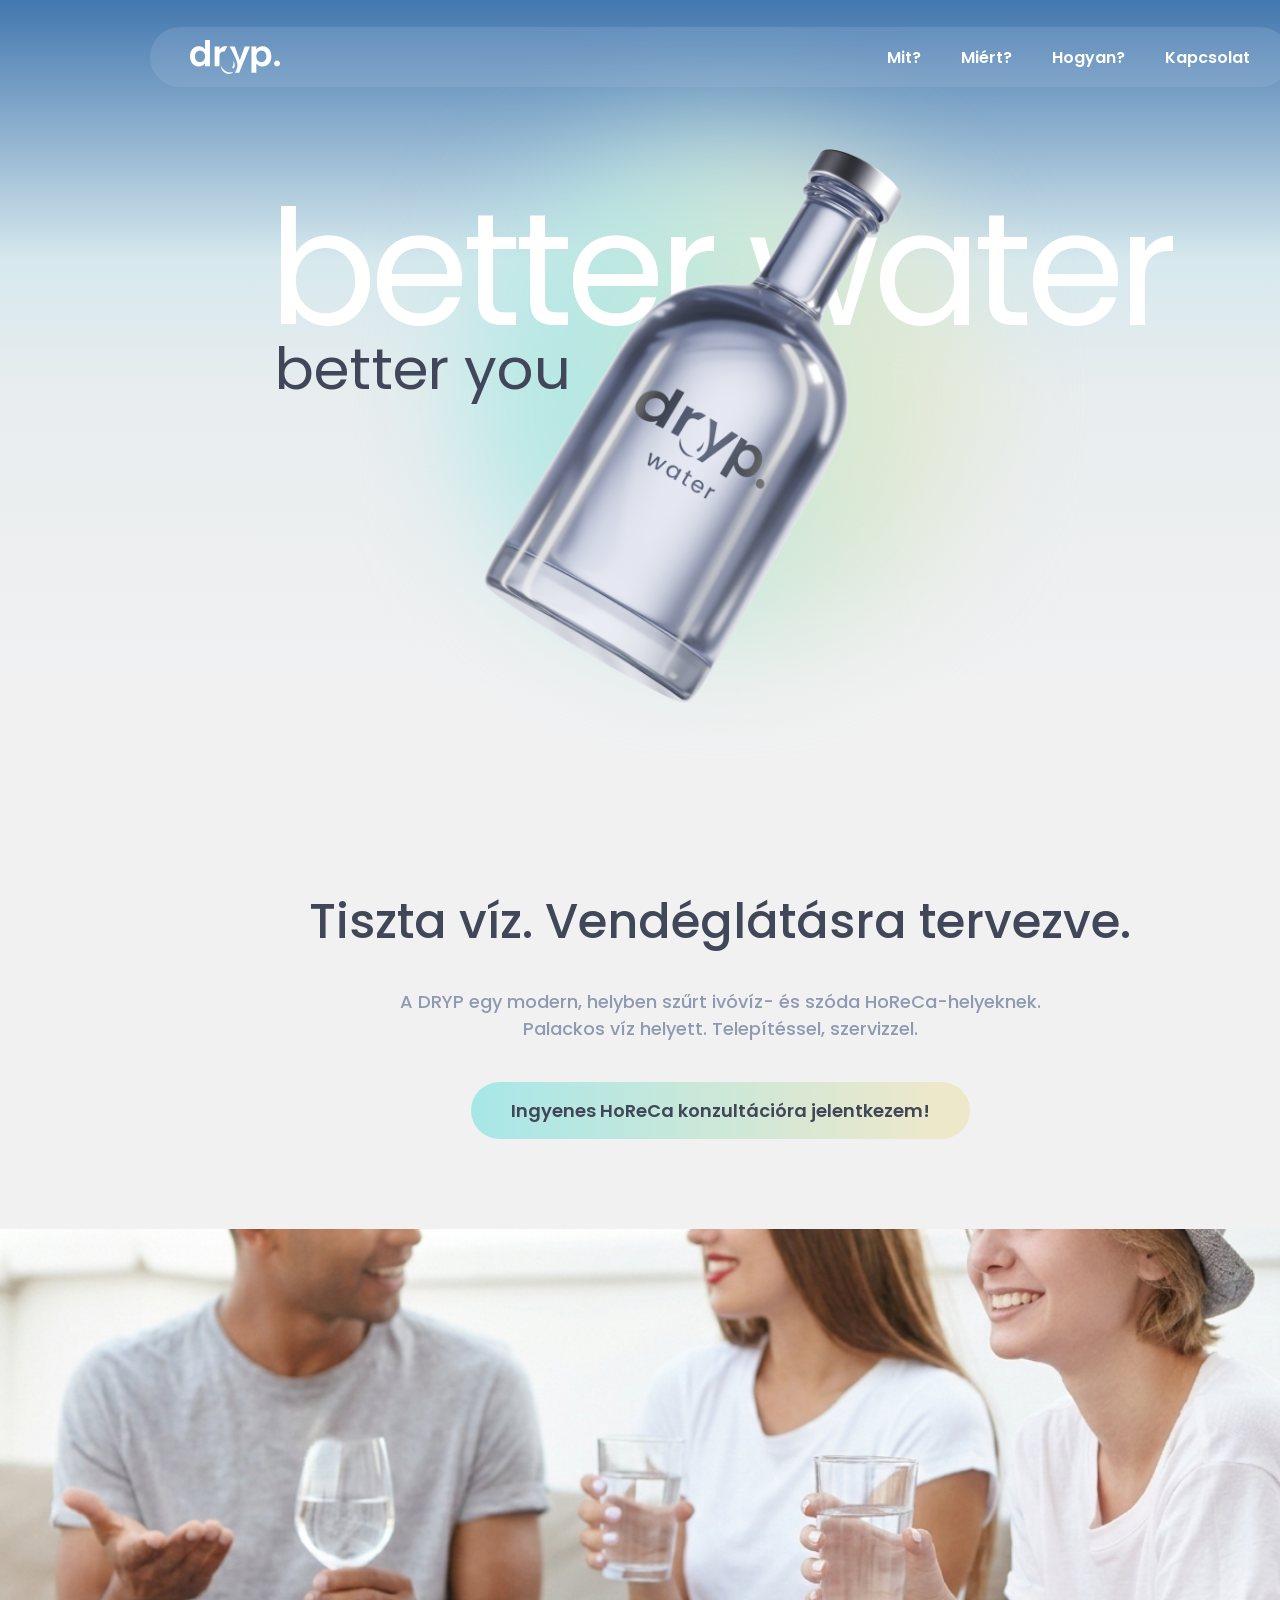
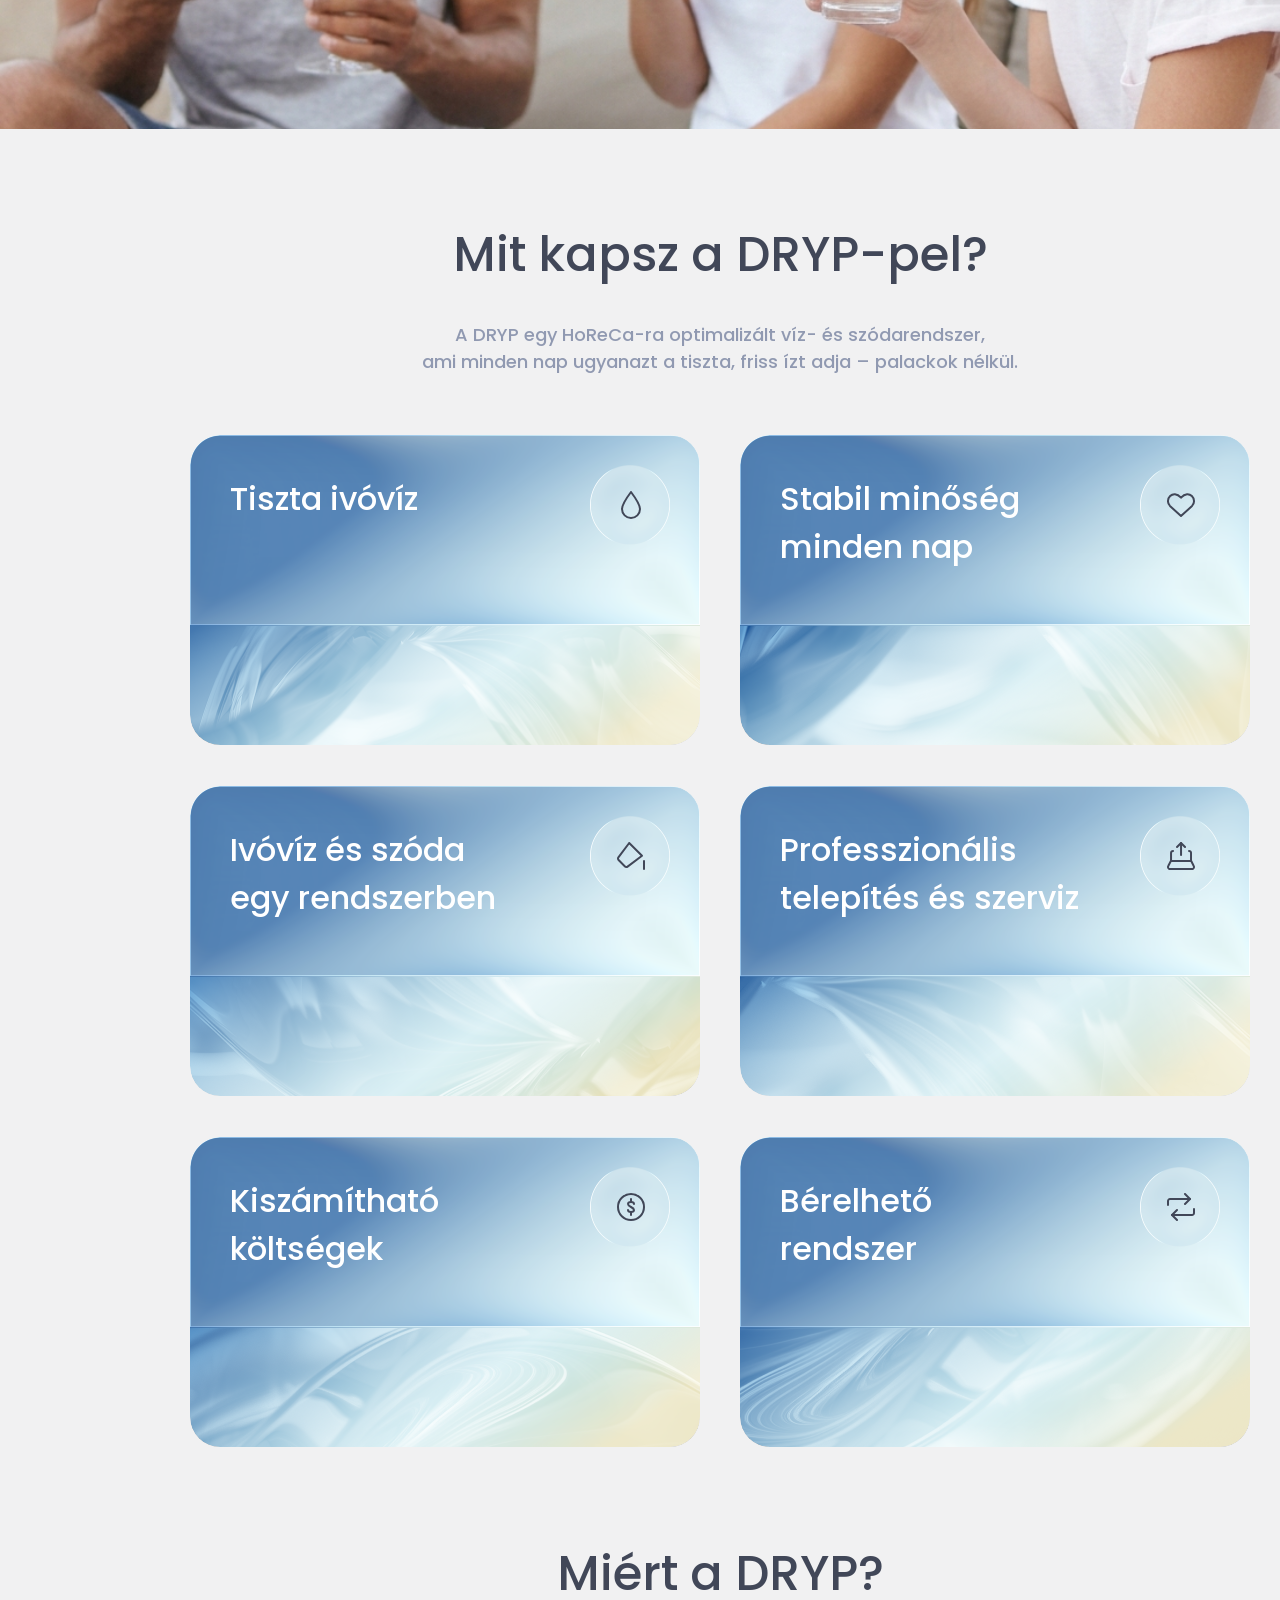
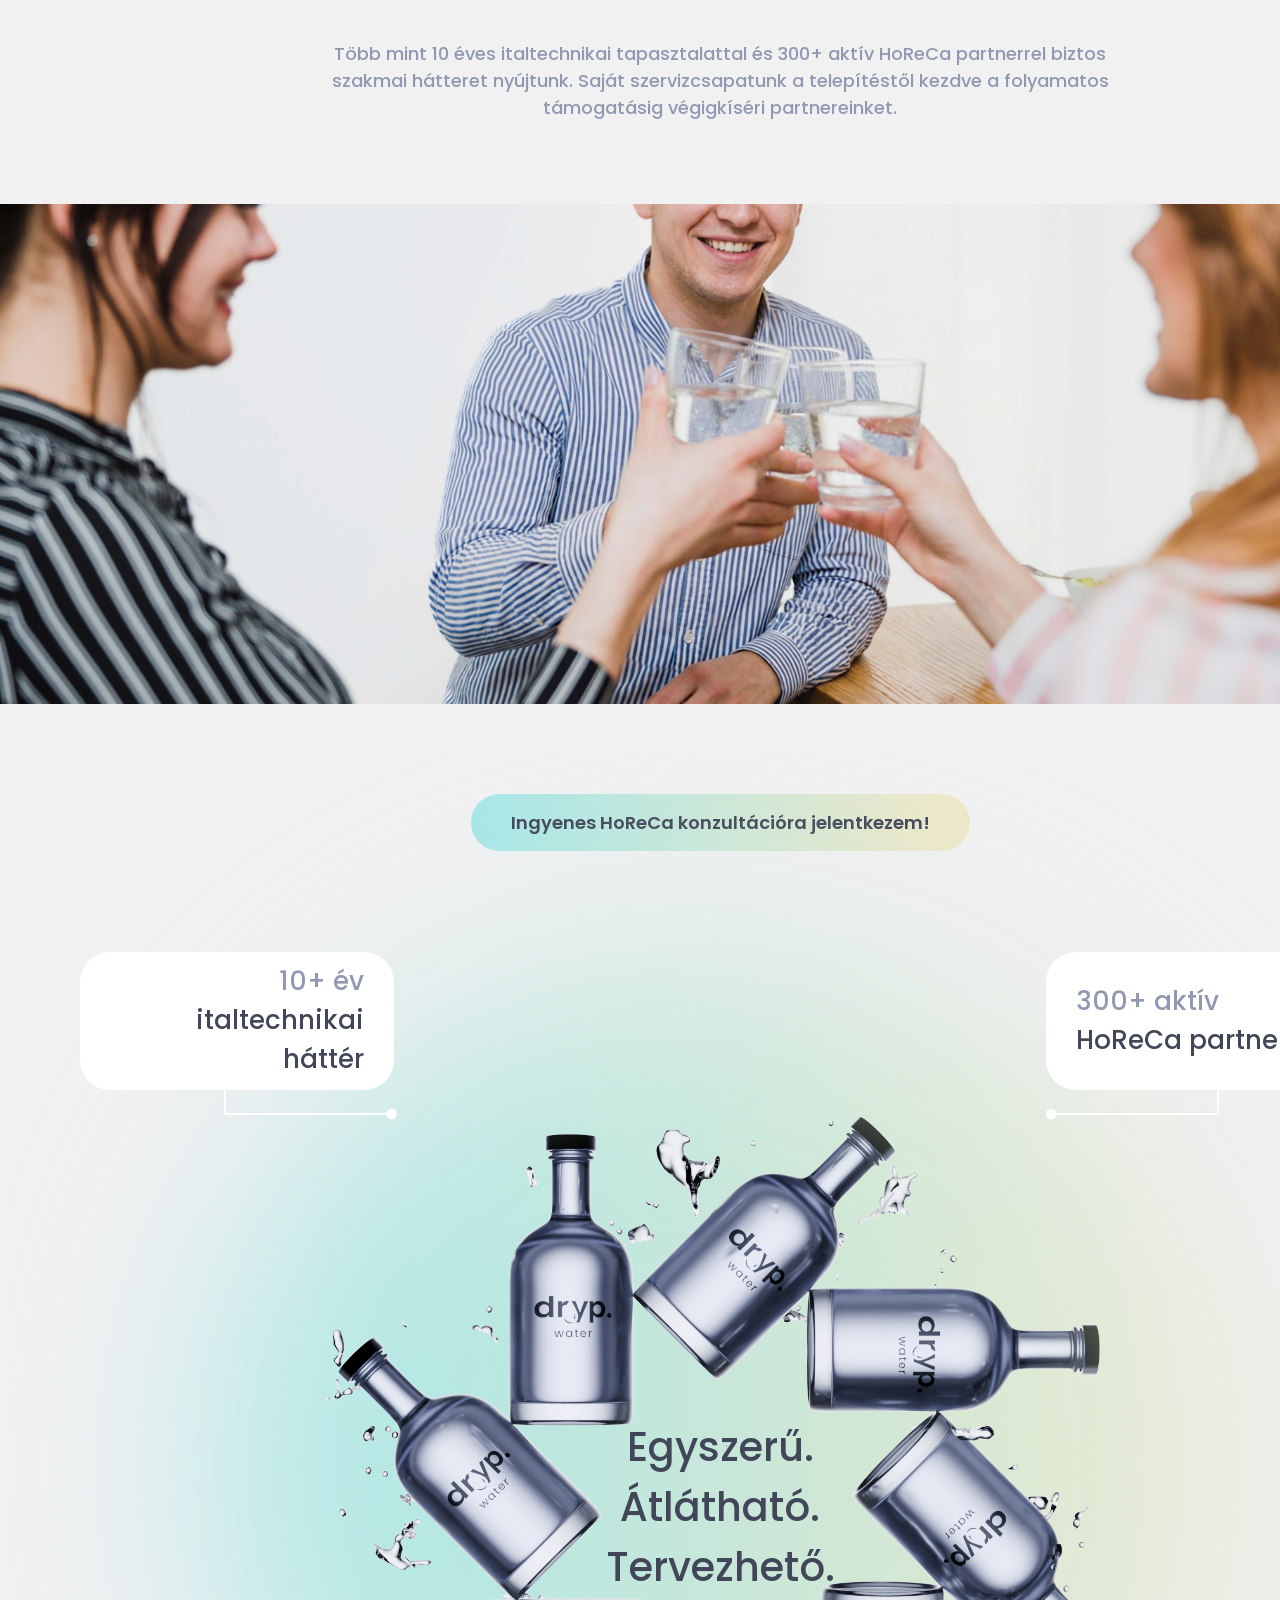
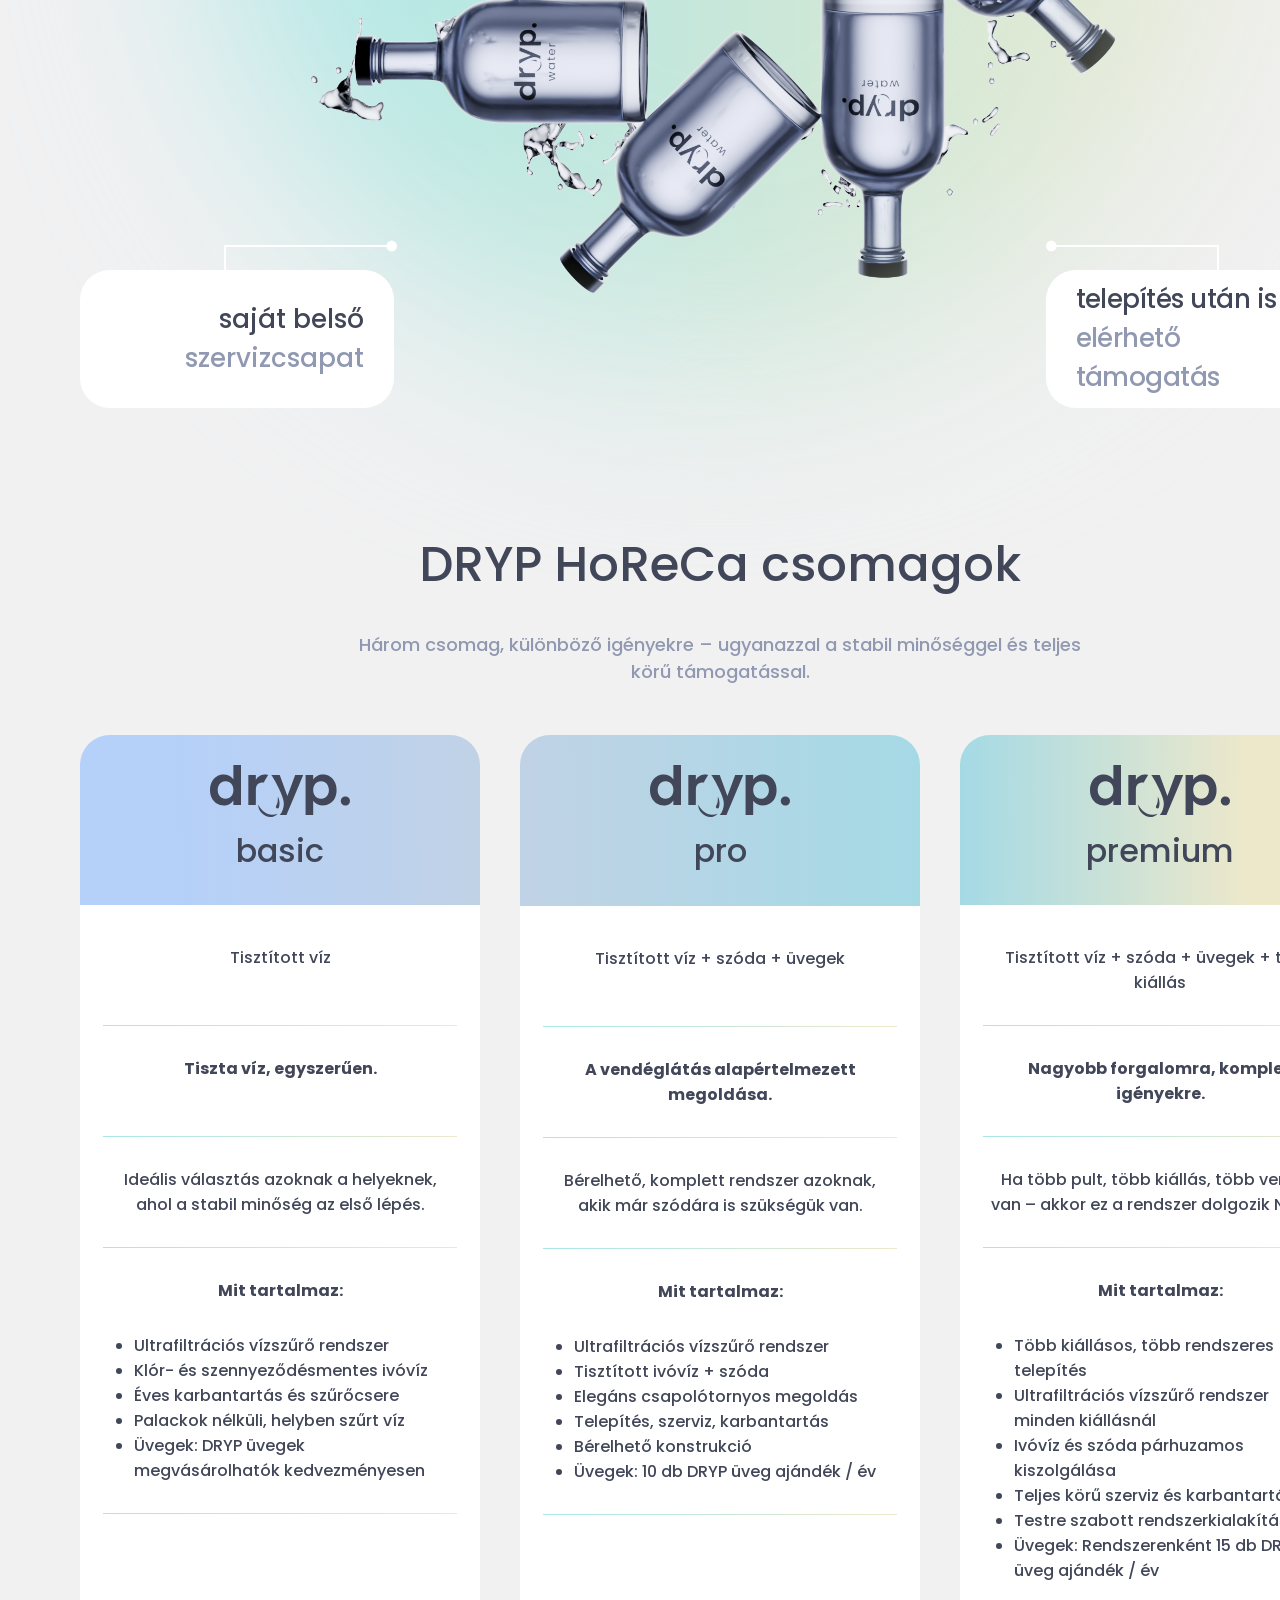
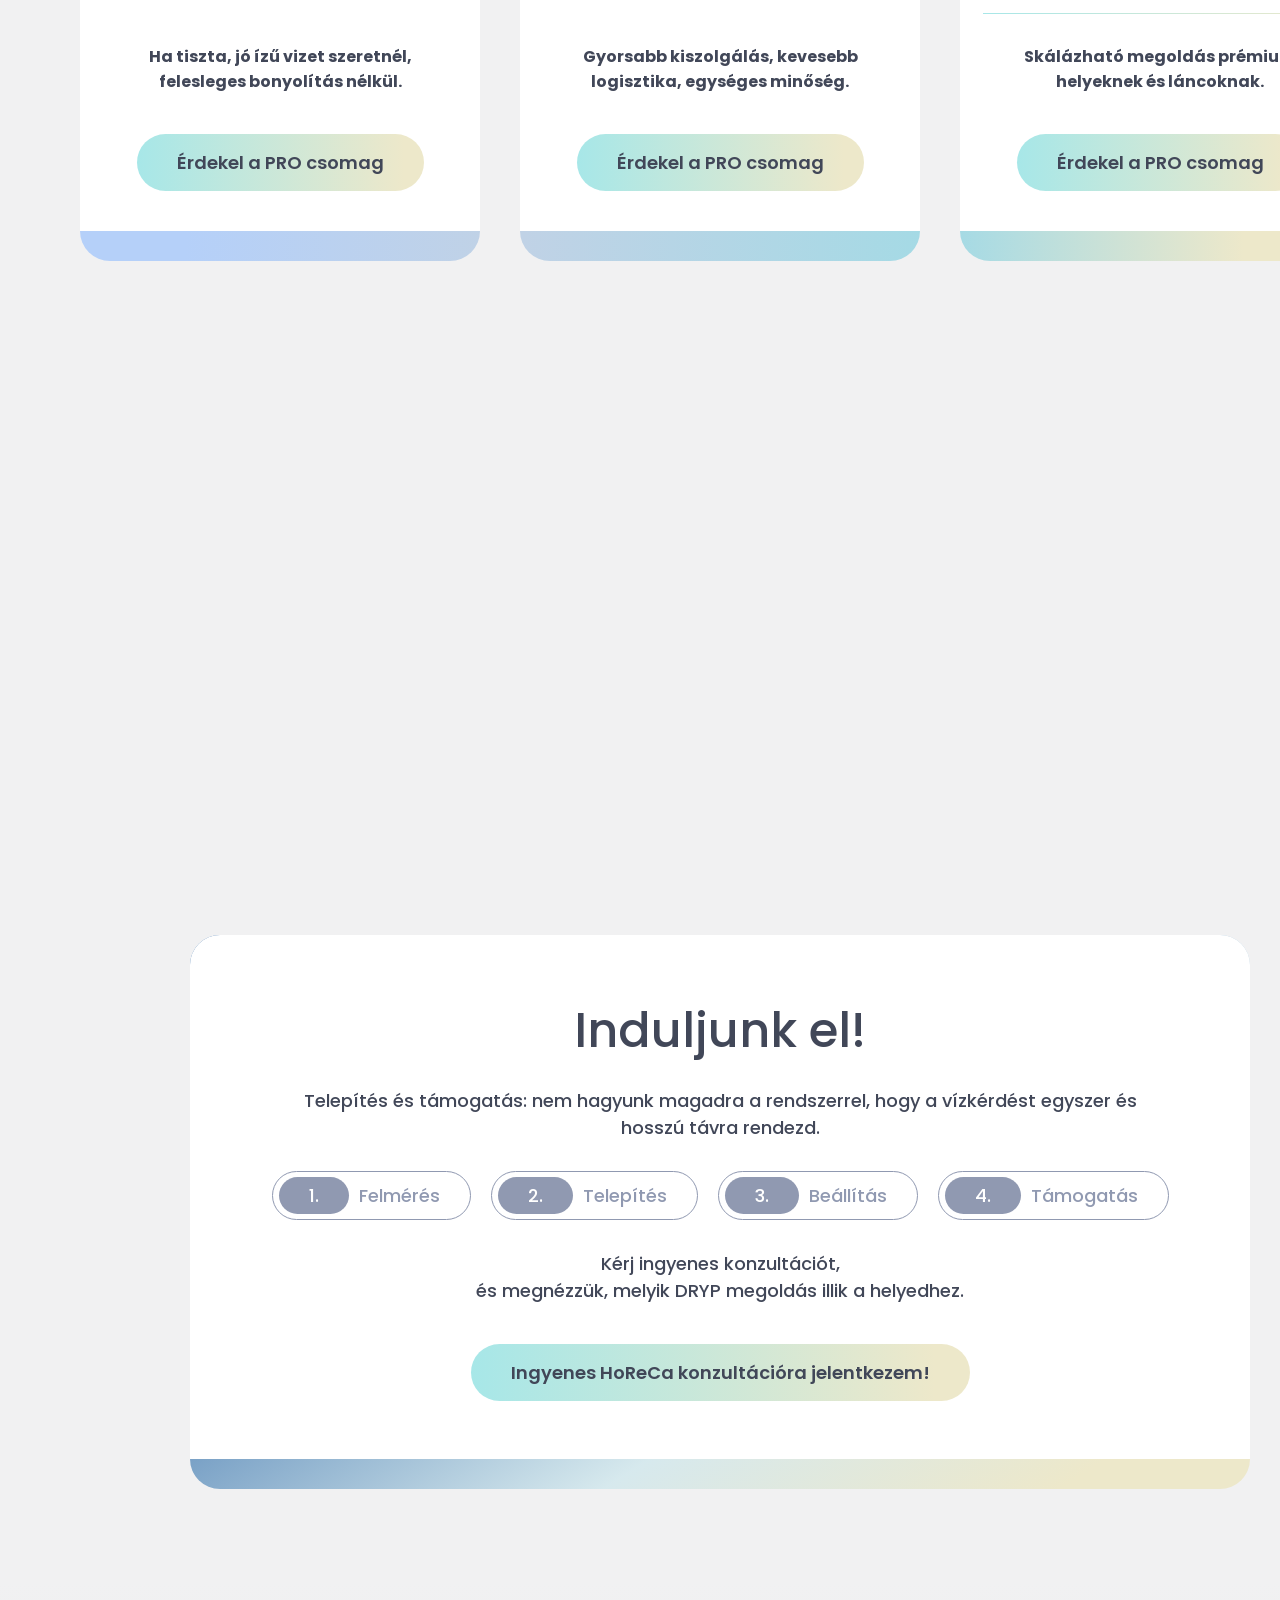
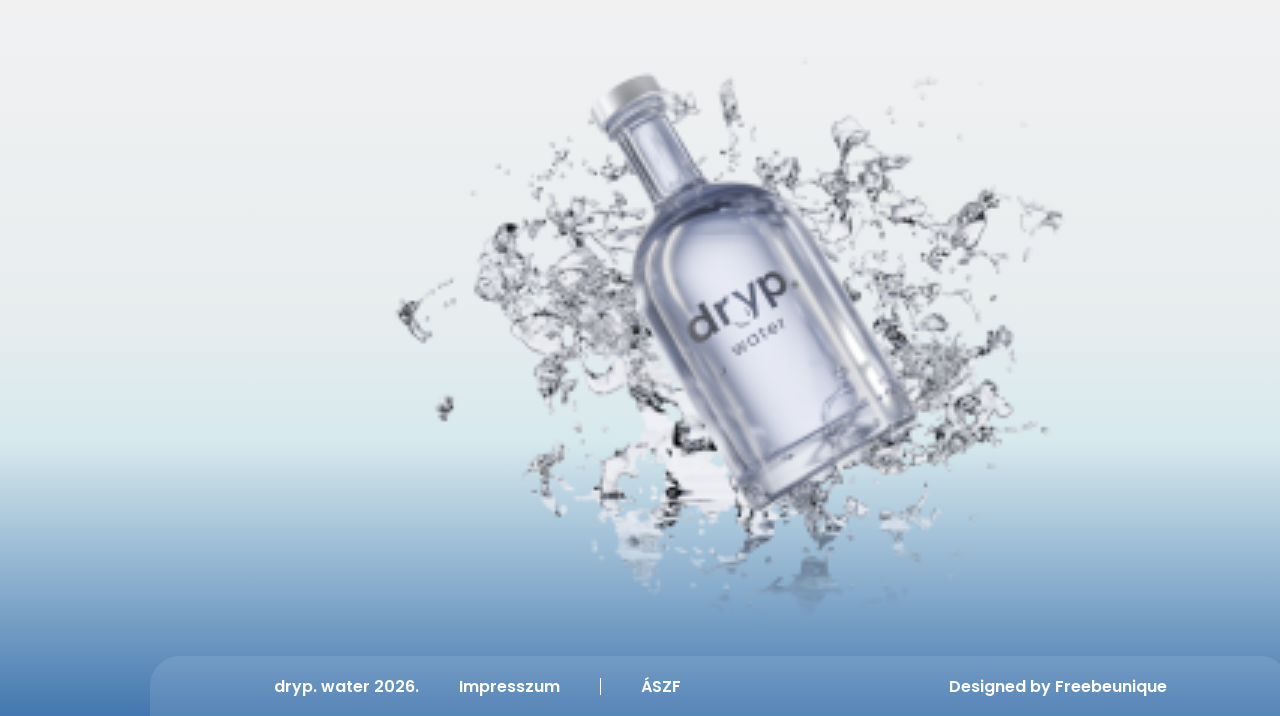
==== commit c415d065: "Add new images and styles for website layout - Added image_2.png and image_3.png to the public/image" ====
--- a/index.html
+++ b/index.html
@@ -1,377 +1,313 @@
 <!DOCTYPE html>
 <html lang="hu">
 <head>
-    <meta charset="UTF-8">
-    <meta name="viewport" content="width=device-width, initial-scale=1.0">
-    <title>DRYP – Better Water, Better You</title>
-    <script src="https://cdn.tailwindcss.com"></script>
-    <link rel="preconnect" href="https://fonts.googleapis.com">
-    <link rel="preconnect" href="https://fonts.gstatic.com" crossorigin>
-    <link href="https://fonts.googleapis.com/css2?family=Poppins:wght@400;500;600;700&display=swap" rel="stylesheet">
-    <script>
-        tailwind.config = {
-            theme: {
-                extend: {
-                    fontFamily: {
-                        poppins: ['Poppins', 'sans-serif'],
-                    },
-                }
-            }
-        }
-    </script>
-    <style>
-        * { font-family: 'Poppins', sans-serif; }
-        .gradient-divider {
-            height: 1px;
-            background: linear-gradient(-90deg, #ede8ca, #a7e7e8);
-        }
-        .hero-gradient {
-            background: linear-gradient(180deg, #4377af 0%, rgba(165,218,229,0.35) 37%, rgba(191,218,223,0.17) 56%, rgba(255,255,255,0) 100%);
-        }
-    </style>
+  <meta charset="UTF-8">
+  <meta name="viewport" content="width=device-width, initial-scale=1.0">
+  <title>dryp. — better water, better you</title>
+  <link rel="preconnect" href="https://fonts.googleapis.com">
+  <link rel="preconnect" href="https://fonts.gstatic.com" crossorigin>
+  <link href="https://fonts.googleapis.com/css2?family=Poppins:wght@400;500;600;700&display=swap" rel="stylesheet">
+  <link rel="stylesheet" href="styles.css">
 </head>
-<body class="bg-[#f1f1f2] overflow-x-hidden">
-
-    <!-- ==================== HERO SECTION ==================== -->
-    <section class="relative h-[878px] overflow-hidden">
-        <!-- Background blob -->
-        <div class="absolute -top-[146px] left-1/2 -translate-x-[520px] w-[1001px] h-[924px] bg-[#D9D9D9] rounded-full blur-[60px]"></div>
-        <!-- Hero background image -->
-        <img class="absolute top-0 left-1/2 -translate-x-1/2 w-[1560px] h-[878px] object-cover" src="public/images/hero-3-dbg.png" alt="Hero háttér">
-        <!-- Hero gradient overlay -->
-        <div class="hero-gradient absolute top-0 left-1/2 -translate-x-[720px] w-[1440px] h-[700px]"></div>
-        <!-- Light circle -->
-        <div class="absolute top-[146px] left-1/2 -translate-x-1/2 w-[494px] h-[494px] rounded-full blur-[60px]" style="background: linear-gradient(270deg, #EDE8CA -7.13%, #A7E7E8 100%);"></div>
-        <!-- Hero text -->
-        <h1 class="absolute top-[149px] left-1/2 -translate-x-1/2 w-[1101px] text-center text-white text-[160px] font-normal leading-[112px] tracking-[-0.04em]">better water</h1>
-        <!-- Bottle overlay -->
-        <img class="absolute top-0 left-1/2 -translate-x-1/2 w-[1560px] h-[878px] object-cover" src="public/images/hero-3-d-bottle.png" alt="">
-        <!-- Better you text -->
-        <div class="absolute top-[301px] left-1/2 -translate-x-[468px] text-[#414758] text-[58px] font-normal">better you</div>
-
-        <!-- Navigation -->
-        <nav class="absolute top-0 left-0 w-full z-10 flex justify-center items-center h-[114px]">
-            <div class="w-[1140px] h-[60px] px-10 py-3.5 bg-white/10 rounded-[200px] flex justify-between items-center">
-                <img src="public/images/vector-1.svg" alt="DRYP" class="h-[33px] w-auto" style="filter: brightness(0) invert(1);">
-                <div class="flex items-start gap-10">
-                    <a href="#mit" class="text-white text-base font-semibold leading-6 hover:opacity-80 transition">Mit?</a>
-                    <a href="#miert" class="text-white text-base font-semibold leading-6 hover:opacity-80 transition">Miért?</a>
-                    <a href="#hogyan" class="text-white text-base font-semibold leading-6 hover:opacity-80 transition">Hogyan?</a>
-                    <a href="#kapcsolat" class="text-white text-base font-semibold leading-6 hover:opacity-80 transition">Kapcsolat</a>
-                </div>
+<body>
+
+  <!-- 01_Menu -->
+  <header class="menu-wrapper">
+    <nav class="menu-bar">
+      <img src="assets/logo.svg" alt="dryp." class="logo">
+      <ul class="menu-items">
+        <li><a href="#mit">Mit?</a></li>
+        <li><a href="#miert">Miért?</a></li>
+        <li><a href="#hogyan">Hogyan?</a></li>
+        <li><a href="#kapcsolat">Kapcsolat</a></li>
+      </ul>
+    </nav>
+  </header>
+
+  <!-- 01_Hero -->
+  <section class="hero">
+    <div class="hero-bg-container">
+      <img src="assets/hero_3d_bg.png" alt="" class="hero-bg-img">
+    </div>
+    <div class="hero-effect"></div>
+    <div class="hero-light">
+      <img src="assets/light.svg" alt="" class="hero-light-img">
+    </div>
+    <h1 class="hero-headline">better water</h1>
+    <div class="hero-bottle-container">
+      <img src="assets/hero_3d_bottle.png" alt="DRYP bottle" class="hero-bottle-img">
+    </div>
+    <p class="hero-subheadline">better you</p>
+  </section>
+
+  <!-- 03_Message -->
+  <section class="message-section">
+    <div class="message-content">
+      <div class="message-text">
+        <h2 class="section-title">Tiszta víz. Vendéglátásra tervezve.</h2>
+        <p class="section-subtitle">A DRYP egy modern, helyben szűrt ivóvíz- és szóda HoReCa-helyeknek.<br>Palackos víz helyett. Telepítéssel, szervizzel.</p>
+      </div>
+      <a href="#kapcsolat" class="btn-gradient">Ingyenes HoReCa konzultációra jelentkezem!</a>
+    </div>
+    <div class="message-photo">
+      <img src="assets/photo6.png" alt="" class="message-photo-img">
+    </div>
+  </section>
+
+  <!-- 04_Mit -->
+  <section class="mit-section" id="mit">
+    <div class="mit-header">
+      <h2 class="section-title">Mit kapsz a DRYP-pel?</h2>
+      <p class="section-subtitle">A DRYP egy HoReCa-ra optimalizált víz- és szódarendszer,<br>ami minden nap ugyanazt a tiszta, friss ízt adja – palackok nélkül.</p>
+    </div>
+    <div class="mit-grid">
+      <div class="mit-card">
+        <img src="assets/01.png" alt="" class="mit-card-bg">
+        <div class="mit-card-content">
+          <p class="mit-card-title">Tiszta ivóvíz</p>
+          <img src="assets/icon_water_drop.svg" alt="" class="mit-card-icon">
+        </div>
+      </div>
+      <div class="mit-card">
+        <img src="assets/rectangle3222.png" alt="" class="mit-card-bg">
+        <div class="mit-card-content">
+          <p class="mit-card-title">Stabil minőség minden nap</p>
+          <img src="assets/icon_heart.svg" alt="" class="mit-card-icon">
+        </div>
+      </div>
+      <div class="mit-card">
+        <img src="assets/rectangle3224.png" alt="" class="mit-card-bg">
+        <div class="mit-card-content">
+          <p class="mit-card-title">Ivóvíz és szóda<br>egy rendszerben</p>
+          <img src="assets/icon_paint.svg" alt="" class="mit-card-icon">
+        </div>
+      </div>
+      <div class="mit-card">
+        <img src="assets/rectangle3225.png" alt="" class="mit-card-bg">
+        <div class="mit-card-content">
+          <p class="mit-card-title">Professzionális telepítés és szerviz</p>
+          <img src="assets/icon_upload.svg" alt="" class="mit-card-icon">
+        </div>
+      </div>
+      <div class="mit-card">
+        <img src="assets/rectangle3228.png" alt="" class="mit-card-bg">
+        <div class="mit-card-content">
+          <p class="mit-card-title">Kiszámítható költségek</p>
+          <img src="assets/icon_dollar.svg" alt="" class="mit-card-icon">
+        </div>
+      </div>
+      <div class="mit-card">
+        <img src="assets/rectangle3229.png" alt="" class="mit-card-bg">
+        <div class="mit-card-content">
+          <p class="mit-card-title">Bérelhető<br>rendszer</p>
+          <img src="assets/icon_reload.svg" alt="" class="mit-card-icon">
+        </div>
+      </div>
+    </div>
+  </section>
+
+  <!-- 05_Miért -->
+  <section class="miert-section" id="miert">
+    <div class="miert-header">
+      <h2 class="section-title">Miért a DRYP?</h2>
+      <p class="section-subtitle">Több mint 10 éves italtechnikai tapasztalattal és 300+ aktív HoReCa partnerrel biztos szakmai hátteret nyújtunk. Saját szervizcsapatunk a telepítéstől kezdve a folyamatos támogatásig végigkíséri partnereinket.</p>
+    </div>
+    <div class="miert-photo">
+      <img src="assets/photo5.png" alt="" class="miert-photo-img">
+    </div>
+    <a href="#kapcsolat" class="btn-gradient miert-btn">Ingyenes HoReCa konzultációra jelentkezem!</a>
+
+    <div class="miert-plus">
+      <div class="miert-3d-render">
+        <div class="miert-ellipse-outer">
+          <img src="assets/ellipse.svg" alt="" class="miert-ellipse-svg">
+        </div>
+        <div class="miert-bottle-masked">
+          <img src="assets/photo4.png" alt="" class="miert-bottle-img">
+        </div>
+        <div class="miert-center-text">
+          <p>Egyszerű.</p>
+          <p>Átlátható.</p>
+          <p>Tervezhető.</p>
+        </div>
+      </div>
+
+      <div class="miert-lines">
+        <img src="assets/lines.svg" alt="" class="miert-lines-svg">
+      </div>
+
+      <div class="miert-label miert-t1">
+        <p><span class="text-gray">10+ év</span> italtechnikai háttér</p>
+      </div>
+      <div class="miert-label miert-t2">
+        <p><span class="text-gray"> 300+ aktív </span>HoReCa partner</p>
+      </div>
+      <div class="miert-label miert-t3">
+        <p>saját belső <span class="text-gray">szervizcsapat</span></p>
+      </div>
+      <div class="miert-label miert-t4">
+        <p>telepítés után is <span class="text-gray">elérhető támogatás</span></p>
+      </div>
+    </div>
+  </section>
+
+  <!-- 06_Csomagok -->
+  <section class="csomagok-section" id="hogyan">
+    <div class="csomagok-header">
+      <h2 class="section-title">DRYP HoReCa csomagok</h2>
+      <p class="section-subtitle">Három csomag, különböző igényekre – ugyanazzal a stabil minőséggel és teljes<br>körű támogatással.</p>
+    </div>
+    <div class="csomagok-grid">
+      <!-- Basic -->
+      <div class="package package-basic">
+        <div class="package-header">
+          <img src="assets/vector_dryp.svg" alt="dryp." class="package-logo">
+          <p class="package-title">basic</p>
+        </div>
+        <div class="package-details">
+          <p class="package-desc">Tisztított víz<br>&nbsp;</p>
+          <div class="package-divider"></div>
+          <p class="package-note"><strong>Tiszta víz, egyszerűen.</strong><br>&nbsp;</p>
+          <div class="package-divider"></div>
+          <p class="package-desc">Ideális választás azoknak a helyeknek,<br>ahol a stabil minőség az első lépés.</p>
+          <div class="package-divider"></div>
+          <p class="package-note"><strong>Mit tartalmaz:</strong></p>
+          <ul class="package-features">
+            <li>Ultrafiltrációs vízszűrő rendszer</li>
+            <li>Klór- és szennyeződésmentes ivóvíz</li>
+            <li>Éves karbantartás és szűrőcsere</li>
+            <li>Palackok nélküli, helyben szűrt víz</li>
+            <li>Üvegek: DRYP üvegek megvásárolhatók kedvezményesen</li>
+          </ul>
+          <div class="package-divider"></div>
+          <div class="package-footer">
+            <p class="package-footer-text"><strong>Ha tiszta, jó ízű vizet szeretnél, felesleges bonyolítás nélkül.</strong></p>
+            <a href="#kapcsolat" class="btn-gradient package-btn">Érdekel a PRO csomag</a>
+          </div>
+        </div>
+      </div>
+
+      <!-- Pro -->
+      <div class="package package-pro">
+        <div class="package-header">
+          <img src="assets/vector_dryp.svg" alt="dryp." class="package-logo">
+          <p class="package-title">pro</p>
+        </div>
+        <div class="package-details">
+          <p class="package-desc">Tisztított víz + szóda + üvegek<br>&nbsp;</p>
+          <div class="package-divider"></div>
+          <p class="package-note"><strong>A vendéglátás alapértelmezett megoldása.</strong></p>
+          <div class="package-divider"></div>
+          <p class="package-desc">Bérelhető, komplett rendszer azoknak,<br>akik már szódára is szükségük van.</p>
+          <div class="package-divider"></div>
+          <p class="package-note"><strong>Mit tartalmaz:</strong></p>
+          <ul class="package-features">
+            <li>Ultrafiltrációs vízszűrő rendszer</li>
+            <li>Tisztított ivóvíz + szóda</li>
+            <li>Elegáns csapolótornyos megoldás</li>
+            <li>Telepítés, szerviz, karbantartás</li>
+            <li>Bérelhető konstrukció</li>
+            <li>Üvegek: 10 db DRYP üveg ajándék / év</li>
+          </ul>
+          <div class="package-divider"></div>
+          <div class="package-footer">
+            <p class="package-footer-text"><strong>Gyorsabb kiszolgálás, kevesebb logisztika, egységes minőség.</strong></p>
+            <a href="#kapcsolat" class="btn-gradient package-btn">Érdekel a PRO csomag</a>
+          </div>
+        </div>
+      </div>
+
+      <!-- Premium -->
+      <div class="package package-premium">
+        <div class="package-header">
+          <img src="assets/vector_dryp.svg" alt="dryp." class="package-logo">
+          <p class="package-title">premium</p>
+        </div>
+        <div class="package-details">
+          <p class="package-desc">Tisztított víz + szóda + üvegek + több kiállás</p>
+          <div class="package-divider"></div>
+          <p class="package-note"><strong>Nagyobb forgalomra, komplex igényekre.</strong></p>
+          <div class="package-divider"></div>
+          <p class="package-desc">Ha több pult, több kiállás, több vendég van – akkor ez a rendszer dolgozik Neked.</p>
+          <div class="package-divider"></div>
+          <p class="package-note"><strong>Mit tartalmaz:</strong></p>
+          <ul class="package-features">
+            <li>Több kiállásos, több rendszeres telepítés</li>
+            <li>Ultrafiltrációs vízszűrő rendszer minden kiállásnál</li>
+            <li>Ivóvíz és szóda párhuzamos kiszolgálása</li>
+            <li>Teljes körű szerviz és karbantartás</li>
+            <li>Testre szabott rendszerkialakítás</li>
+            <li>Üvegek: Rendszerenként 15 db DRYP üveg ajándék / év</li>
+          </ul>
+          <div class="package-divider"></div>
+          <div class="package-footer">
+            <p class="package-footer-text"><strong>Skálázható megoldás prémium helyeknek és láncoknak.</strong></p>
+            <a href="#kapcsolat" class="btn-gradient package-btn">Érdekel a PRO csomag</a>
+          </div>
+        </div>
+      </div>
+    </div>
+
+    <div class="csomagok-bottom-image">
+      <img src="assets/image.png" alt="" class="csomagok-bottom-img">
+    </div>
+  </section>
+
+  <!-- 07_Start -->
+  <section class="start-section" id="kapcsolat">
+    <div class="start-bg-gradient"></div>
+    <div class="start-bg-white"></div>
+    <div class="start-content">
+      <div class="start-top">
+        <h2 class="section-title">Induljunk el!</h2>
+        <div class="start-inner">
+          <p class="start-desc">Telepítés és támogatás: nem hagyunk magadra a rendszerrel, hogy a vízkérdést egyszer és hosszú távra rendezd.</p>
+          <div class="start-steps">
+            <div class="step">
+              <span class="step-number">1.</span>
+              <span class="step-title">Felmérés</span>
             </div>
-        </nav>
-    </section>
-
-    <!-- ==================== INTRO SECTION ==================== -->
-    <section class="pt-[8px] pb-[53px] flex justify-center">
-        <div class="w-[840px] flex flex-col items-center gap-10 text-center">
-            <div class="flex flex-col items-center gap-[30px]">
-                <h2 class="text-[#414758] text-[48px] font-medium leading-tight">Tiszta víz. Vendéglátásra tervezve.</h2>
-                <p class="text-[#9099b1] text-lg font-medium">A DRYP egy modern, helyben szűrt ivóvíz- és szóda HoReCa-helyeknek.<br>Palackos víz helyett. Telepítéssel, szervizzel.</p>
+            <div class="step">
+              <span class="step-number">2.</span>
+              <span class="step-title">Telepítés</span>
             </div>
-            <a href="#kapcsolat" class="px-10 py-[15px] bg-gradient-to-l from-[#ede8ca] to-[#a7e7e8] rounded-[60px] text-[#414758] text-lg font-semibold hover:shadow-lg hover:scale-105 transition-all">
-                Ingyenes HoReCa konzultációra jelentkezem!
-            </a>
-        </div>
-    </section>
-
-    <!-- Banner image 1 -->
-    <div class="w-full">
-        <img class="w-full h-[500px] object-cover" src="public/images/image.png" alt="DRYP rendszer">
-    </div>
-
-    <!-- ==================== MIT KAPSZ? SECTION ==================== -->
-    <section id="mit" class="pt-[90px] pb-[91px] flex flex-col items-center">
-        <div class="w-[840px] text-center mb-[60px] flex flex-col items-center gap-[30px]">
-            <h2 class="text-[#414758] text-[48px] font-medium">Mit kapsz a DRYP-pel?</h2>
-            <p class="text-[#9099b1] text-lg font-medium">A DRYP egy HoReCa-ra optimalizált víz- és szódarendszer,<br>ami minden nap ugyanazt a tiszta, friss ízt adja – palackok nélkül.</p>
-        </div>
-
-        <div class="w-[1060px] relative" style="height: 972px;">
-            <!-- Row 1 -->
-            <div class="absolute top-0 left-0 w-[510px] h-[310px] rounded-[30px] overflow-hidden">
-                <img class="w-full h-full object-cover" src="public/images/unnamed.png" alt="Tiszta ivóvíz">
-                <div class="absolute top-[40px] left-[30px] text-white text-[32px] font-medium leading-[48px] w-[366px]">Tiszta ivóvíz</div>
-                <div class="absolute top-[30px] right-[30px] w-[80px] h-[80px] bg-white/30 backdrop-blur-sm rounded-full flex items-center justify-center">
-                    <img src="public/images/interface-weather-rain-drop-drops-rain-rainy-meteorology-water-precipitation-weather-streamline-core.svg" alt="" class="w-7 h-7">
-                </div>
+            <div class="step">
+              <span class="step-number">3.</span>
+              <span class="step-title">Beállítás</span>
             </div>
-            <div class="absolute top-0 left-[550px] w-[510px] h-[310px] rounded-[30px] overflow-hidden">
-                <img class="w-full h-full object-cover" src="public/images/rectangle-3222.png" alt="Stabil minőség">
-                <div class="absolute top-[40px] left-[30px] text-white text-[32px] font-medium leading-[48px] w-[366px]">Stabil minőség minden nap</div>
-                <div class="absolute top-[30px] right-[30px] w-[80px] h-[80px] bg-white/30 backdrop-blur-sm rounded-full flex items-center justify-center">
-                    <img src="public/images/interface-favorite-heart-reward-social-rating-media-heart-it-like-favorite-love-streamline-core.svg" alt="" class="w-7 h-7">
-                </div>
+            <div class="step">
+              <span class="step-number">4.</span>
+              <span class="step-title">Támogatás</span>
             </div>
-            <!-- Row 2 -->
-            <div class="absolute top-[351px] left-0 w-[510px] h-[310px] rounded-[30px] overflow-hidden">
-                <img class="w-full h-full object-cover" src="public/images/rectangle-3224.png" alt="Ivóvíz és szóda">
-                <div class="absolute top-[40px] left-[30px] text-white text-[32px] font-medium leading-[48px] w-[366px]">Ivóvíz és szóda<br>egy rendszerben</div>
-                <div class="absolute top-[30px] right-[30px] w-[80px] h-[80px] bg-white/30 backdrop-blur-sm rounded-full flex items-center justify-center">
-                    <img src="public/images/interface-edit-flll-color-bucket-color-colors-design-paint-painting-streamline-core.svg" alt="" class="w-7 h-7">
-                </div>
-            </div>
-            <div class="absolute top-[351px] left-[550px] w-[510px] h-[310px] rounded-[30px] overflow-hidden">
-                <img class="w-full h-full object-cover" src="public/images/rectangle-3225.png" alt="Professzionális telepítés">
-                <div class="absolute top-[40px] left-[30px] text-white text-[32px] font-medium leading-[48px] w-[366px]">Professzionális telepítés és szerviz</div>
-                <div class="absolute top-[30px] right-[30px] w-[80px] h-[80px] bg-white/30 backdrop-blur-sm rounded-full flex items-center justify-center">
-                    <img src="public/images/interface-upload-laptop-arrow-computer-download-internet-laptop-network-server-up-upload-streamline-core.svg" alt="" class="w-7 h-7">
-                </div>
-            </div>
-            <!-- Row 3 -->
-            <div class="absolute top-[702px] left-0 w-[510px] h-[310px] rounded-[30px] overflow-hidden">
-                <img class="w-full h-full object-cover" src="public/images/rectangle-3228.png" alt="Kiszámítható költségek">
-                <div class="absolute top-[40px] left-[30px] text-white text-[32px] font-medium leading-[48px] w-[366px]">Kiszámítható költségek</div>
-                <div class="absolute top-[30px] right-[30px] w-[80px] h-[80px] bg-white/30 backdrop-blur-sm rounded-full flex items-center justify-center">
-                    <img src="public/images/money-cash-dollar-coin-accounting-billing-payment-cash-coin-currency-money-finance-streamline-core.svg" alt="" class="w-7 h-7">
-                </div>
-            </div>
-            <div class="absolute top-[702px] left-[550px] w-[510px] h-[310px] rounded-[30px] overflow-hidden">
-                <img class="w-full h-full object-cover" src="public/images/rectangle-3229.png" alt="Bérelhető rendszer">
-                <div class="absolute top-[40px] left-[30px] text-white text-[32px] font-medium leading-[48px] w-[366px]">Bérelhető<br>rendszer</div>
-                <div class="absolute top-[30px] right-[30px] w-[80px] h-[80px] bg-white/30 backdrop-blur-sm rounded-full flex items-center justify-center">
-                    <img src="public/images/interface-arrows-reload-2-arrows-load-arrow-sync-square-loading-reload-synchronize-streamline-core.svg" alt="" class="w-7 h-7">
-                </div>
-            </div>
-        </div>
-    </section>
-
-    <!-- ==================== MIÉRT A DRYP? SECTION ==================== -->
-    <section id="miert" class="flex flex-col items-center">
-        <div class="w-[840px] text-center flex flex-col items-center gap-[30px] mb-[90px]">
-            <h2 class="text-[#414758] text-[48px] font-medium">Miért a DRYP?</h2>
-            <p class="text-[#9099b1] text-lg font-medium">Több mint 10 éves italtechnikai tapasztalattal és 300+ aktív HoReCa partnerrel biztos szakmai hátteret nyújtunk. Saját szervizcsapatunk a telepítéstől kezdve a folyamatos támogatásig végigkíséri partnereinket.</p>
-        </div>
-
-        <!-- Banner image 2 -->
-        <img class="w-full h-[500px] object-cover" src="public/images/38691999ac65a8aab3673966e29b4bee29072a21.png" alt="DRYP rendszer működés közben">
-
-        <!-- CTA -->
-        <div class="text-center mt-[90px] mb-[90px]">
-            <a href="#kapcsolat" class="inline-block px-10 py-[15px] bg-gradient-to-l from-[#ede8ca] to-[#a7e7e8] rounded-[60px] text-[#414758] text-lg font-semibold hover:shadow-lg hover:scale-105 transition-all">
-                Ingyenes HoReCa konzultációra jelentkezem!
-            </a>
-        </div>
-
-        <!-- ==================== STATS / TRUST SECTION ==================== -->
-        <div class="relative w-[1291px] mb-[28px]" style="height: 1192px;">
-            <!-- Background effects -->
-            <div class="absolute top-[61px] left-1/2 -translate-x-1/2 w-[991px] h-[991px] bg-gradient-to-l from-[#ede8ca] to-[#a7e7e8] rounded-full" style="filter: blur(108px);"></div>
-
-            <!-- Center water image -->
-            <img class="absolute inset-0 w-[1291px] h-[1192px] object-cover" src="public/images/source-03-v-00-v.png" alt="DRYP vízkép">
-
-            <!-- Center text -->
-            <div class="absolute top-[433px] left-1/2 -translate-x-1/2 w-[343px] text-center text-[#414758] text-[40px] font-medium leading-[60px]">
-                Egyszerű.<br>Átlátható.<br>Tervezhető.
-            </div>
-
-            <!-- Top stat boxes -->
-            <div class="absolute top-[44px] left-[5px] p-[30px] bg-white rounded-[30px]">
-                <p class="w-[254px] text-right text-[26px] font-medium"><span class="text-[#9099b1]">10+ év</span> <span class="text-[#414758]">italtechnikai háttér</span></p>
-            </div>
-            <div class="absolute top-[44px] right-[5px] p-[30px] bg-white rounded-[30px]">
-                <p class="w-[254px] text-[26px] font-medium"><span class="text-[#9099b1]"> 300+ aktív </span><span class="text-[#414758]">HoReCa partner</span></p>
-            </div>
-
-            <!-- Bottom stat boxes -->
-            <div class="absolute top-[962px] left-[5px] p-[30px] bg-white rounded-[30px]">
-                <p class="w-[254px] text-right text-[26px] font-medium"><span class="text-[#414758]">saját belső </span><span class="text-[#9099b1]">szervizcsapat</span></p>
-            </div>
-            <div class="absolute top-[962px] right-[5px] p-[30px] bg-white rounded-[30px]">
-                <p class="w-[254px] text-[26px] font-medium"><span class="text-[#414758]">telepítés után is </span><span class="text-[#9099b1]">elérhető támogatás</span></p>
-            </div>
-
-            <!-- Decorative lines -->
-            <img src="public/images/line-17.svg" alt="" class="absolute top-[182px] left-[149px] w-[174px]">
-            <img src="public/images/line-18.svg" alt="" class="absolute top-[182px] right-[149px] w-[174px]" style="transform: scaleX(-1)">
-            <img src="public/images/line-19.svg" alt="" class="absolute top-[938px] left-[149px] w-[174px]" style="transform: scaleY(-1)">
-            <img src="public/images/line-20.svg" alt="" class="absolute top-[938px] right-[149px] w-[174px] rotate-180">
-        </div>
-
-    </section>
-
-    <!-- ==================== HORECA CSOMAGOK ==================== -->
-    <section id="hogyan" class="flex flex-col items-center">
-        <div class="w-[840px] text-center flex flex-col items-center gap-[30px] mb-[50px]">
-            <h2 class="text-[#414758] text-[48px] font-medium">DRYP HoReCa csomagok</h2>
-            <p class="text-[#9099b1] text-lg font-medium">Három csomag, különböző igényekre – ugyanazzal a stabil minőséggel és teljes<br>körű támogatással.</p>
-        </div>
-
-        <div class="w-[1280px] relative" style="height: auto;">
-            <div class="flex justify-center gap-[40px]">
-                <!-- BASIC -->
-                <div class="w-[400px] p-[30px] rounded-[30px] overflow-hidden flex flex-col items-center gap-[30px]" style="background: linear-gradient(268deg, #c0d2e6, #b5d0f9);">
-                    <div class="flex flex-col items-center gap-2.5 w-full">
-                        <img src="public/images/vector.svg" alt="DRYP" class="w-[140px] h-auto">
-                        <h3 class="text-[#414758] text-[32px] font-medium text-center w-full">basic</h3>
-                    </div>
-                    <div class="w-[400px] px-[30px] py-10 bg-white flex flex-col items-center gap-[30px]">
-                        <p class="text-[#414758] text-base font-medium text-center w-full">Tisztított víz</p>
-                        <div class="w-[355px] gradient-divider"></div>
-                        <p class="text-[#414758] text-base font-bold text-center w-full">Tiszta víz, egyszerűen.</p>
-                        <div class="w-[355px] gradient-divider"></div>
-                        <p class="text-[#414758] text-base font-medium text-center w-full">Ideális választás azoknak a helyeknek,<br>ahol a stabil minőség az első lépés.</p>
-                        <div class="w-[355px] gradient-divider"></div>
-                        <p class="text-[#414758] text-base font-bold text-center w-full">Mit tartalmaz:</p>
-                        <ul class="text-[#414758] text-base font-medium text-left w-full pl-5 list-disc">
-                            <li>Ultrafiltrációs vízszűrő rendszer</li>
-                            <li>Klór- és szennyeződésmentes ivóvíz</li>
-                            <li>Éves karbantartás és szűrőcsere</li>
-                            <li>Palackok nélküli, helyben szűrt víz</li>
-                            <li>Üvegek: DRYP üvegek megvásárolhatók kedvezményesen</li>
-                        </ul>
-                        <div class="w-[355px] gradient-divider"></div>
-                        <div class="flex flex-col items-center gap-10 w-full">
-                            <p class="text-[#414758] text-base font-bold text-center">Ha tiszta, jó ízű vizet szeretnél, felesleges bonyolítás nélkül.</p>
-                            <a href="#kapcsolat" class="px-10 py-[15px] bg-gradient-to-l from-[#ede8ca] to-[#a7e7e8] rounded-[60px] text-[#414758] text-lg font-semibold hover:shadow-lg hover:scale-105 transition-all">
-                                Érdekel a BASIC csomag
-                            </a>
-                        </div>
-                    </div>
-                </div>
-
-                <!-- PRO -->
-                <div class="w-[400px] p-[30px] rounded-[30px] overflow-hidden flex flex-col items-center gap-[31px]" style="background: linear-gradient(89deg, #c0d2e6, #a5dae5);">
-                    <div class="flex flex-col items-center gap-2.5 w-full">
-                        <img src="public/images/vector.svg" alt="DRYP" class="w-[140px] h-auto">
-                        <h3 class="text-[#414758] text-[32px] font-medium text-center w-full">pro</h3>
-                    </div>
-                    <div class="w-[400px] px-[30px] py-10 bg-white flex flex-col items-center gap-[30px]">
-                        <p class="text-[#414758] text-base font-medium text-center w-full">Tisztított víz + szóda + üvegek</p>
-                        <div class="w-[355px] gradient-divider"></div>
-                        <p class="text-[#414758] text-base font-bold text-center w-full">A vendéglátás alapértelmezett megoldása.</p>
-                        <div class="w-[355px] gradient-divider"></div>
-                        <p class="text-[#414758] text-base font-medium text-center w-full">Bérelhető, komplett rendszer azoknak,<br>akik már szódára is szükségük van.</p>
-                        <div class="w-[355px] gradient-divider"></div>
-                        <p class="text-[#414758] text-base font-bold text-center w-full">Mit tartalmaz:</p>
-                        <ul class="text-[#414758] text-base font-medium text-left w-full pl-5 list-disc">
-                            <li>Ultrafiltrációs vízszűrő rendszer</li>
-                            <li>Tisztított ivóvíz + szóda</li>
-                            <li>Elegáns csapolótornyos megoldás</li>
-                            <li>Telepítés, szerviz, karbantartás</li>
-                            <li>Bérelhető konstrukció</li>
-                            <li>Üvegek: 10 db DRYP üveg ajándék / év</li>
-                        </ul>
-                        <div class="w-[355px] gradient-divider"></div>
-                        <div class="flex flex-col items-center gap-10 w-full">
-                            <p class="text-[#414758] text-base font-bold text-center">Gyorsabb kiszolgálás, kevesebb logisztika, egységes minőség.</p>
-                            <a href="#kapcsolat" class="px-10 py-[15px] bg-gradient-to-l from-[#ede8ca] to-[#a7e7e8] rounded-[60px] text-[#414758] text-lg font-semibold hover:shadow-lg hover:scale-105 transition-all">
-                                Érdekel a PRO csomag
-                            </a>
-                        </div>
-                    </div>
-                </div>
-
-                <!-- PREMIUM -->
-                <div class="w-[400px] p-[30px] rounded-[30px] overflow-hidden flex flex-col items-center gap-[30px]" style="background: linear-gradient(-89deg, #ede8ca, #a5dae5);">
-                    <div class="flex flex-col items-center gap-2.5 w-full">
-                        <img src="public/images/vector.svg" alt="DRYP" class="w-[140px] h-auto">
-                        <h3 class="text-[#414758] text-[32px] font-medium text-center w-full">premium</h3>
-                    </div>
-                    <div class="w-[400px] px-[30px] py-10 bg-white flex flex-col items-center gap-[30px]">
-                        <p class="text-[#414758] text-base font-medium text-center w-full">Tisztított víz + szóda + üvegek + több kiállás</p>
-                        <div class="w-[355px] gradient-divider"></div>
-                        <p class="text-[#414758] text-base font-bold text-center w-full">Nagyobb forgalomra, komplex igényekre.</p>
-                        <div class="w-[355px] gradient-divider"></div>
-                        <p class="text-[#414758] text-base font-medium text-center w-full">Ha több pult, több kiállás, több vendég van – akkor ez a rendszer dolgozik Neked.</p>
-                        <div class="w-[355px] gradient-divider"></div>
-                        <p class="text-[#414758] text-base font-bold text-center w-full">Mit tartalmaz:</p>
-                        <ul class="text-[#414758] text-base font-medium text-left w-full pl-5 list-disc">
-                            <li>Több kiállásos, több rendszeres telepítés</li>
-                            <li>Ultrafiltrációs vízszűrő rendszer minden kiállásnál</li>
-                            <li>Ivóvíz és szóda párhuzamos kiszolgálása</li>
-                            <li>Teljes körű szerviz és karbantartás</li>
-                            <li>Testre szabott rendszerkialakítás</li>
-                            <li>Üvegek: Rendszerenként 15 db DRYP üveg ajándék / év</li>
-                        </ul>
-                        <div class="w-[355px] gradient-divider"></div>
-                        <div class="flex flex-col items-center gap-10 w-full">
-                            <p class="text-[#414758] text-base font-bold text-center">Skálázható megoldás prémium helyeknek és láncoknak.</p>
-                            <a href="#kapcsolat" class="px-10 py-[15px] bg-gradient-to-l from-[#ede8ca] to-[#a7e7e8] rounded-[60px] text-[#414758] text-lg font-semibold hover:shadow-lg hover:scale-105 transition-all">
-                                Érdekel a PREMIUM csomag
-                            </a>
-                        </div>
-                    </div>
-                </div>
-            </div>
-        </div>
-
-        <!-- Banner image 3 -->
-        <img class="w-full h-[500px] object-cover mt-[80px]" src="public/images/photo.png" alt="DRYP a gyakorlatban">
-    </section>
-
-    <!-- ==================== INDULJUNK EL! SECTION ==================== -->
-    <section id="kapcsolat" class="py-[80px] flex justify-center">
-        <div class="w-[1060px] relative">
-            <!-- Gradient bottom background -->
-            <div class="absolute bottom-0 left-0 w-full h-[554px] rounded-[30px]" style="background: linear-gradient(-51deg, #ede8ca 14%, rgba(165,218,229,0.35) 47%, #4377af);"></div>
-            <!-- White top card -->
-            <div class="relative w-full bg-white rounded-t-[30px]" style="min-height: 524px;">
-                <div class="px-[50px] py-[60px] flex flex-col items-center gap-10">
-                    <div class="flex flex-col items-center gap-5 text-center">
-                        <h2 class="text-[#414758] text-[48px] font-medium">Induljunk el!</h2>
-                        <div class="flex flex-col items-center gap-[30px]">
-                            <p class="w-[840px] text-[#414758] text-lg font-medium">Telepítés és támogatás: nem hagyunk magadra a rendszerrel, hogy a vízkérdést egyszer és hosszú távra rendezd.</p>
-
-                            <!-- Steps -->
-                            <div class="flex justify-center items-center gap-5">
-                                <div class="pl-1.5 pr-[30px] py-[5px] rounded-[30px] border border-[#9099b1] flex items-center gap-2.5">
-                                    <div class="px-[30px] py-[5px] bg-[#9099b1] rounded-[30px] flex items-center justify-center">
-                                        <span class="text-white text-lg font-medium">1.</span>
-                                    </div>
-                                    <span class="text-[#9099b1] text-lg font-medium">Felmérés</span>
-                                </div>
-                                <div class="pl-1.5 pr-[30px] py-[5px] rounded-[30px] border border-[#9099b1] flex items-center gap-2.5">
-                                    <div class="px-[30px] py-[5px] bg-[#9099b1] rounded-[30px] flex items-center justify-center">
-                                        <span class="text-white text-lg font-medium">2.</span>
-                                    </div>
-                                    <span class="text-[#9099b1] text-lg font-medium">Telepítés</span>
-                                </div>
-                                <div class="pl-1.5 pr-[30px] py-[5px] rounded-[30px] border border-[#9099b1] flex items-center gap-2.5">
-                                    <div class="px-[30px] py-[5px] bg-[#9099b1] rounded-[30px] flex items-center justify-center">
-                                        <span class="text-white text-lg font-medium">3.</span>
-                                    </div>
-                                    <span class="text-[#9099b1] text-lg font-medium">Beállítás</span>
-                                </div>
-                                <div class="pl-1.5 pr-[30px] py-[5px] rounded-[30px] border border-[#9099b1] flex items-center gap-2.5">
-                                    <div class="px-[30px] py-[5px] bg-[#9099b1] rounded-[30px] flex items-center justify-center">
-                                        <span class="text-white text-lg font-medium">4.</span>
-                                    </div>
-                                    <span class="text-[#9099b1] text-lg font-medium">Támogatás</span>
-                                </div>
-                            </div>
-
-                            <p class="w-[840px] text-[#414758] text-lg font-medium">Kérj ingyenes konzultációt,<br>és megnézzük, melyik DRYP megoldás illik a helyedhez.</p>
-                        </div>
-                    </div>
-                    <a href="#" class="px-10 py-[15px] bg-gradient-to-l from-[#ede8ca] to-[#a7e7e8] rounded-[60px] text-[#414758] text-lg font-semibold hover:shadow-lg hover:scale-105 transition-all">
-                        Ingyenes HoReCa konzultációra jelentkezem!
-                    </a>
-                </div>
-            </div>
-        </div>
-    </section>
-
-    <!-- ==================== FOOTER ==================== -->
-    <footer class="relative overflow-hidden" style="height: 924px;">
-        <!-- Background -->
-        <div class="absolute inset-0 pointer-events-none">
-            <img class="absolute bottom-0 left-1/2 -translate-x-1/2 w-[1440px] h-[924px] object-cover" src="public/images/hero-3-dbg.png" alt="">
-            <div class="absolute inset-0 hero-gradient" style="transform: rotate(180deg);"></div>
-        </div>
-
-        <div class="absolute bottom-0 left-1/2 -translate-x-1/2 w-[1140px] h-[60px] rounded-t-[30px] bg-white/10 flex items-center justify-center px-[111px] gap-[268px] z-10">
-            <div class="flex items-center gap-10 w-[447px]">
-                <span class="text-white text-base font-semibold leading-6 whitespace-nowrap">dryp. water 2026.</span>
-                <span class="text-white text-base font-semibold leading-6">Impresszum</span>
-                <span class="w-px h-[18px] border-r border-white"></span>
-                <span class="text-white text-base font-semibold leading-6">ÁSZF</span>
-            </div>
-            <span class="text-white text-base font-semibold leading-6 whitespace-nowrap">Designed by Freebeunique</span>
-        </div>
-    </footer>
+          </div>
+          <p class="start-desc">Kérj ingyenes konzultációt,<br>és megnézzük, melyik DRYP megoldás illik a helyedhez.</p>
+        </div>
+      </div>
+      <a href="#kapcsolat" class="btn-gradient">Ingyenes HoReCa konzultációra jelentkezem!</a>
+    </div>
+  </section>
+
+  <!-- 09_3D Bottom -->
+  <section class="bottom-3d-section">
+    <div class="bottom-3d-effect"></div>
+    <div class="bottom-3d-masked">
+      <img src="assets/photo1.png" alt="" class="bottom-3d-img">
+    </div>
+    <div class="bottom-3d-masked-lower">
+      <img src="assets/photo3.png" alt="" class="bottom-3d-img-lower">
+    </div>
+  </section>
+
+  <!-- 08_Footer -->
+  <footer class="footer">
+    <div class="footer-left">
+      <span>dryp. water 2026.</span>
+      <span>Impresszum</span>
+      <span class="footer-divider"></span>
+      <span>ÁSZF</span>
+    </div>
+    <span class="footer-right">Designed by Freebeunique</span>
+  </footer>
 
 </body>
 </html>
--- a/styles.css
+++ b/styles.css
@@ -0,0 +1,864 @@
+/* ==================== RESET & BASE ==================== */
+*, *::before, *::after {
+  margin: 0;
+  padding: 0;
+  box-sizing: border-box;
+}
+
+html {
+  scroll-behavior: smooth;
+}
+
+body {
+  font-family: 'Poppins', sans-serif;
+  background-color: #F1F1F2;
+  color: #414758;
+  overflow-x: hidden;
+  width: 1440px;
+  margin: 0 auto;
+  position: relative;
+}
+
+a {
+  text-decoration: none;
+  color: inherit;
+}
+
+ul {
+  list-style: none;
+}
+
+img {
+  display: block;
+}
+
+/* ==================== COMMON ==================== */
+.section-title {
+  font-size: 48px;
+  font-weight: 500;
+  color: #414758;
+  text-align: center;
+  line-height: normal;
+}
+
+.section-subtitle {
+  font-size: 18px;
+  font-weight: 500;
+  color: #9099B1;
+  text-align: center;
+  line-height: normal;
+}
+
+.btn-gradient {
+  display: inline-flex;
+  align-items: center;
+  justify-content: center;
+  padding: 15px 40px;
+  border-radius: 60px;
+  background: linear-gradient(-90deg, rgb(237, 232, 202) 7.13%, rgb(167, 231, 232) 100%);
+  font-size: 18px;
+  font-weight: 600;
+  color: #414758;
+  text-align: center;
+  white-space: nowrap;
+  cursor: pointer;
+  border: none;
+  transition: opacity 0.2s;
+}
+
+.btn-gradient:hover {
+  opacity: 0.85;
+}
+
+.text-gray {
+  color: #9099B1;
+}
+
+/* ==================== 01_MENU ==================== */
+.menu-wrapper {
+  position: absolute;
+  top: 0;
+  left: 0;
+  width: 1440px;
+  height: 114px;
+  display: flex;
+  align-items: center;
+  justify-content: center;
+  z-index: 100;
+}
+
+.menu-bar {
+  width: 1140px;
+  height: 60px;
+  background: rgba(255, 255, 255, 0.1);
+  backdrop-filter: blur(10px);
+  -webkit-backdrop-filter: blur(10px);
+  border-radius: 200px;
+  display: flex;
+  align-items: center;
+  justify-content: space-between;
+  padding: 0 40px;
+}
+
+.logo {
+  width: 89.8px;
+  height: 33.13px;
+  flex-shrink: 0;
+}
+
+.menu-items {
+  display: flex;
+  gap: 40px;
+  align-items: center;
+}
+
+.menu-items li a {
+  font-size: 16px;
+  font-weight: 600;
+  color: #FFFFFF;
+  white-space: nowrap;
+  line-height: 24px;
+}
+
+.menu-items li a:hover {
+  opacity: 0.8;
+}
+
+/* ==================== 01_HERO ==================== */
+.hero {
+  position: relative;
+  width: 1440px;
+  height: 878px;
+  overflow: hidden;
+}
+
+.hero-bg-container {
+  position: absolute;
+  top: 0;
+  left: -60px;
+  width: 1560px;
+  height: 878px;
+  overflow: hidden;
+  -webkit-mask-image: radial-gradient(ellipse 620px 582px at 760px 316px, rgba(0,0,0,1) 80%, rgba(0,0,0,0) 100%);
+  mask-image: radial-gradient(ellipse 620px 582px at 760px 316px, rgba(0,0,0,1) 80%, rgba(0,0,0,0) 100%);
+}
+
+.hero-bg-img {
+  position: absolute;
+  width: 116.92%;
+  height: 116.92%;
+  top: -4.98%;
+  left: -8.46%;
+  object-fit: cover;
+}
+
+.hero-effect {
+  position: absolute;
+  top: 0;
+  left: 0;
+  width: 1440px;
+  height: 700px;
+  background: linear-gradient(180deg, rgb(67, 119, 175) 0%, rgba(165, 218, 229, 0.35) 37.23%, rgba(191, 218, 223, 0.176) 55.96%, rgba(255, 255, 255, 0) 100%);
+  z-index: 1;
+}
+
+.hero-light {
+  position: absolute;
+  top: 26px;
+  left: 50%;
+  transform: translateX(-50%);
+  width: 734px;
+  height: 734px;
+  z-index: 2;
+  pointer-events: none;
+}
+
+.hero-light-img {
+  width: 100%;
+  height: 100%;
+}
+
+.hero-headline {
+  position: absolute;
+  top: 149px;
+  left: 50%;
+  transform: translateX(-50%);
+  width: 1101px;
+  font-size: 160px;
+  font-weight: 400;
+  color: #FFFFFF;
+  text-align: center;
+  line-height: normal;
+  letter-spacing: -6.4px;
+  z-index: 3;
+  white-space: nowrap;
+}
+
+.hero-bottle-container {
+  position: absolute;
+  top: 0;
+  left: -60px;
+  width: 1560px;
+  height: 878px;
+  overflow: hidden;
+  z-index: 4;
+  pointer-events: none;
+}
+
+.hero-bottle-img {
+  position: absolute;
+  width: 116.92%;
+  height: 116.92%;
+  top: -4.98%;
+  left: -8.46%;
+}
+
+.hero-subheadline {
+  position: absolute;
+  top: 325px;
+  left: 275px;
+  width: 298px;
+  font-size: 58px;
+  font-weight: 400;
+  color: #414758;
+  line-height: normal;
+  z-index: 5;
+}
+
+/* ==================== 03_MESSAGE ==================== */
+.message-section {
+  position: relative;
+  width: 1440px;
+}
+
+.message-content {
+  display: flex;
+  flex-direction: column;
+  align-items: center;
+  gap: 40px;
+  width: 840px;
+  margin: 8px auto 0;
+}
+
+.message-text {
+  display: flex;
+  flex-direction: column;
+  gap: 30px;
+  align-items: center;
+  width: 100%;
+}
+
+.message-photo {
+  position: relative;
+  width: 1440px;
+  height: 500px;
+  overflow: hidden;
+  margin-top: 90px;
+}
+
+.message-photo-img {
+  position: absolute;
+  width: 101.65%;
+  height: 196.41%;
+  top: -52.81%;
+  left: 0;
+  object-fit: cover;
+}
+
+/* ==================== 04_MIT ==================== */
+.mit-section {
+  position: relative;
+  width: 1440px;
+  padding-top: 90px;
+}
+
+.mit-header {
+  display: flex;
+  flex-direction: column;
+  gap: 30px;
+  align-items: center;
+  width: 840px;
+  margin: 0 auto;
+}
+
+.mit-grid {
+  display: grid;
+  grid-template-columns: 510px 510px;
+  gap: 41px 40px;
+  width: 1060px;
+  margin: 60px auto 0;
+}
+
+.mit-card {
+  position: relative;
+  width: 510px;
+  height: 310px;
+  border-radius: 30px;
+  overflow: hidden;
+}
+
+.mit-card-bg {
+  position: absolute;
+  inset: 0;
+  width: 100%;
+  height: 100%;
+  object-fit: cover;
+  border-radius: 30px;
+}
+
+.mit-card-content {
+  position: relative;
+  z-index: 1;
+  padding: 40px 55px 40px 40px;
+  height: 100%;
+  display: flex;
+  justify-content: space-between;
+}
+
+.mit-card-title {
+  font-size: 32px;
+  font-weight: 500;
+  color: #FFFFFF;
+  line-height: normal;
+  max-width: 366px;
+}
+
+.mit-card-icon {
+  width: 28px;
+  height: 28px;
+  flex-shrink: 0;
+  margin-top: 16px;
+}
+
+/* ==================== 05_MIÉRT ==================== */
+.miert-section {
+  position: relative;
+  width: 1440px;
+  padding-top: 91px;
+}
+
+.miert-header {
+  display: flex;
+  flex-direction: column;
+  gap: 30px;
+  align-items: center;
+  width: 840px;
+  margin: 0 auto;
+}
+
+.miert-photo {
+  position: relative;
+  width: 1440px;
+  height: 500px;
+  overflow: hidden;
+  margin-top: 83px;
+}
+
+.miert-photo-img {
+  position: absolute;
+  width: 100%;
+  height: 162%;
+  top: -53.72%;
+  left: 0;
+  object-fit: cover;
+}
+
+.miert-btn {
+  display: flex;
+  margin: 90px auto 0;
+  width: fit-content;
+}
+
+.miert-plus {
+  position: relative;
+  width: 1291px;
+  height: 1192px;
+  margin: 57px auto 0;
+}
+
+.miert-3d-render {
+  position: absolute;
+  inset: 0;
+}
+
+.miert-ellipse-outer {
+  position: absolute;
+  top: 60.85px;
+  left: 149px;
+  width: 991px;
+  height: 991px;
+}
+
+.miert-ellipse-svg {
+  position: absolute;
+  inset: -21.83%;
+  width: 143.66%;
+  height: 143.66%;
+}
+
+.miert-bottle-masked {
+  position: absolute;
+  top: 0;
+  left: -60px;
+  width: 1291px;
+  height: 1192px;
+  overflow: hidden;
+  -webkit-mask-image: radial-gradient(ellipse 646px 596px at 50% 50%, rgba(0,0,0,1) 60%, rgba(0,0,0,0) 100%);
+  mask-image: radial-gradient(ellipse 646px 596px at 50% 50%, rgba(0,0,0,1) 60%, rgba(0,0,0,0) 100%);
+}
+
+.miert-bottle-img {
+  position: absolute;
+  width: 156%;
+  height: 95%;
+  top: 2.5%;
+  left: -22%;
+  object-fit: cover;
+}
+
+.miert-center-text {
+  position: absolute;
+  top: 433px;
+  left: calc(50% - 171.5px);
+  text-align: center;
+  font-size: 40px;
+  font-weight: 500;
+  color: #414758;
+  line-height: normal;
+  width: 343px;
+  height: 332px;
+  display: flex;
+  flex-direction: column;
+  align-items: center;
+  justify-content: center;
+  z-index: 2;
+}
+
+.miert-center-text p {
+  margin: 0;
+}
+
+.miert-lines {
+  position: absolute;
+  top: 182px;
+  left: 149px;
+  width: 995px;
+  height: 780px;
+  z-index: 1;
+  pointer-events: none;
+}
+
+.miert-lines-svg {
+  width: 100%;
+  height: 100%;
+}
+
+.miert-label {
+  position: absolute;
+  background: #FFFFFF;
+  border-radius: 30px;
+  padding: 30px;
+  display: flex;
+  align-items: center;
+  justify-content: center;
+  z-index: 3;
+  width: 314px;
+  height: 138px;
+}
+
+.miert-label p {
+  font-size: 26px;
+  font-weight: 500;
+  color: #414758;
+  line-height: normal;
+  width: 254px;
+}
+
+.miert-t1 {
+  top: 43.85px;
+  left: 5px;
+}
+
+.miert-t1 p {
+  text-align: right;
+}
+
+.miert-t2 {
+  top: 43.85px;
+  left: 971px;
+}
+
+.miert-t3 {
+  top: 961.85px;
+  left: 5px;
+}
+
+.miert-t3 p {
+  text-align: right;
+}
+
+.miert-t4 {
+  top: 961.85px;
+  left: 971px;
+}
+
+.miert-t4 p {
+  letter-spacing: -0.52px;
+}
+
+/* ==================== 06_CSOMAGOK ==================== */
+.csomagok-section {
+  position: relative;
+  width: 1440px;
+  padding-top: 29px;
+}
+
+.csomagok-header {
+  display: flex;
+  flex-direction: column;
+  gap: 30px;
+  align-items: center;
+  width: 840px;
+  margin: 0 auto;
+}
+
+.csomagok-grid {
+  display: flex;
+  gap: 40px;
+  margin: 50px 80px 0;
+}
+
+.package {
+  width: 400px;
+  border-radius: 30px;
+  padding: 30px;
+  display: flex;
+  flex-direction: column;
+  align-items: center;
+  gap: 30px;
+  overflow: hidden;
+}
+
+.package-basic {
+  background: linear-gradient(269.35deg, rgb(192, 210, 230) 0.45%, rgb(181, 208, 249) 74.62%);
+}
+
+.package-pro {
+  background: linear-gradient(89.79deg, rgb(192, 210, 230) 0.82%, rgb(165, 218, 229) 99.86%);
+  gap: 31px;
+}
+
+.package-premium {
+  background: linear-gradient(-89.71deg, rgb(237, 232, 202) 28.77%, rgb(165, 218, 229) 99.81%);
+}
+
+.package-header {
+  display: flex;
+  flex-direction: column;
+  gap: 10px;
+  align-items: center;
+  width: 100%;
+}
+
+.package-logo {
+  width: 140px;
+  height: 52px;
+}
+
+.package-title {
+  font-size: 32px;
+  font-weight: 500;
+  color: #414758;
+  text-align: center;
+  line-height: normal;
+}
+
+.package-details {
+  background: #FFFFFF;
+  width: 400px;
+  padding: 40px 30px;
+  display: flex;
+  flex-direction: column;
+  gap: 30px;
+  align-items: center;
+  flex: 1;
+}
+
+.package-desc {
+  font-size: 16px;
+  font-weight: 500;
+  color: #414758;
+  text-align: center;
+  line-height: normal;
+  width: 100%;
+}
+
+.package-note {
+  font-size: 16px;
+  font-weight: 500;
+  color: #414758;
+  text-align: center;
+  line-height: normal;
+  width: 100%;
+}
+
+.package-note strong,
+.package-footer-text strong {
+  font-weight: 700;
+}
+
+.package-divider {
+  width: 354px;
+  height: 1px;
+  background: linear-gradient(90deg, #A7E7E8, #EDE8CA);
+  flex-shrink: 0;
+}
+
+.package-features {
+  font-size: 16px;
+  font-weight: 500;
+  color: #414758;
+  line-height: normal;
+  width: 100%;
+  list-style: disc;
+  padding-left: 24px;
+}
+
+.package-features li {
+  margin-bottom: 0;
+}
+
+.package-footer {
+  display: flex;
+  flex-direction: column;
+  gap: 40px;
+  align-items: center;
+  width: 100%;
+  margin-top: auto;
+}
+
+.package-footer-text {
+  font-size: 16px;
+  color: #414758;
+  text-align: center;
+  line-height: normal;
+  width: 100%;
+}
+
+.package-btn {
+  font-size: 18px;
+}
+
+.csomagok-bottom-image {
+  position: relative;
+  width: 1440px;
+  height: 500px;
+  overflow: hidden;
+  margin-top: 87px;
+}
+
+.csomagok-bottom-img {
+  position: absolute;
+  width: 105.69%;
+  height: 202.96%;
+  top: -51.42%;
+  left: -2.85%;
+  object-fit: cover;
+}
+
+/* ==================== 07_START ==================== */
+.start-section {
+  position: relative;
+  width: 1060px;
+  height: 554px;
+  margin: 87px auto 0;
+  margin-left: 190px;
+}
+
+.start-bg-gradient {
+  position: absolute;
+  inset: 0;
+  width: 1060px;
+  height: 554px;
+  border-radius: 30px;
+  background: linear-gradient(-32.62deg, rgb(237, 232, 202) 9.94%, rgba(165, 218, 229, 0.35) 33.6%, rgb(67, 119, 175) 71.45%);
+}
+
+.start-bg-white {
+  position: absolute;
+  top: 0;
+  left: 0;
+  width: 1060px;
+  height: 524px;
+  background: #FFFFFF;
+  border-radius: 30px 30px 0 0;
+}
+
+.start-content {
+  position: relative;
+  z-index: 1;
+  display: flex;
+  flex-direction: column;
+  gap: 40px;
+  align-items: center;
+  padding: 60px 50px 0;
+}
+
+.start-top {
+  display: flex;
+  flex-direction: column;
+  gap: 20px;
+  align-items: center;
+  width: 100%;
+}
+
+.start-inner {
+  display: flex;
+  flex-direction: column;
+  gap: 30px;
+  align-items: center;
+  width: 100%;
+}
+
+.start-desc {
+  font-size: 18px;
+  font-weight: 500;
+  color: #414758;
+  text-align: center;
+  line-height: normal;
+  max-width: 840px;
+}
+
+.start-steps {
+  display: flex;
+  gap: 20px;
+  align-items: center;
+  justify-content: center;
+  width: 100%;
+}
+
+.step {
+  display: flex;
+  gap: 10px;
+  align-items: center;
+  border: 1px solid #9099B1;
+  border-radius: 30px;
+  padding: 5px 30px 5px 6px;
+}
+
+.step-number {
+  background: #9099B1;
+  border-radius: 30px;
+  padding: 5px 30px;
+  font-size: 18px;
+  font-weight: 500;
+  color: #FFFFFF;
+  text-align: center;
+  line-height: normal;
+}
+
+.step-title {
+  font-size: 18px;
+  font-weight: 500;
+  color: #9099B1;
+  text-align: center;
+  line-height: normal;
+}
+
+/* ==================== 09_3D BOTTOM ==================== */
+.bottom-3d-section {
+  position: relative;
+  width: 1440px;
+  height: 777px;
+  overflow: hidden;
+  margin-top: 50px;
+}
+
+.bottom-3d-effect {
+  position: absolute;
+  bottom: 0;
+  left: 0;
+  width: 1440px;
+  height: 737px;
+  background: linear-gradient(180deg, rgba(255, 255, 255, 0) 0%, rgba(191, 218, 223, 0.176) 44.04%, rgba(165, 218, 229, 0.35) 62.77%, rgb(67, 119, 175) 100%);
+  z-index: 2;
+}
+
+.bottom-3d-masked {
+  position: absolute;
+  top: -100px;
+  left: 0;
+  width: 1440px;
+  height: 930px;
+  overflow: hidden;
+  -webkit-mask-image: radial-gradient(ellipse 501px 462px at 50% 50%, rgba(0,0,0,1) 60%, rgba(0,0,0,0) 100%);
+  mask-image: radial-gradient(ellipse 501px 462px at 50% 50%, rgba(0,0,0,1) 60%, rgba(0,0,0,0) 100%);
+  z-index: 1;
+}
+
+.bottom-3d-img {
+  position: absolute;
+  width: 100%;
+  height: 100%;
+  object-fit: cover;
+}
+
+.bottom-3d-masked-lower {
+  position: absolute;
+  top: 0;
+  left: 0;
+  width: 1440px;
+  height: 777px;
+  overflow: hidden;
+  -webkit-mask-image: radial-gradient(ellipse 501px 300px at 50% 50%, rgba(0,0,0,1) 60%, rgba(0,0,0,0) 100%);
+  mask-image: radial-gradient(ellipse 501px 300px at 50% 50%, rgba(0,0,0,1) 60%, rgba(0,0,0,0) 100%);
+  z-index: 3;
+}
+
+.bottom-3d-img-lower {
+  position: absolute;
+  width: 100%;
+  height: 100%;
+  object-fit: cover;
+}
+
+/* ==================== 08_FOOTER ==================== */
+.footer {
+  position: relative;
+  z-index: 10;
+  width: 1140px;
+  height: 60px;
+  margin-left: 150px;
+  margin-top: -60px;
+  background: rgba(255, 255, 255, 0.1);
+  border-radius: 30px 30px 0 0;
+  display: flex;
+  align-items: center;
+  justify-content: center;
+  padding: 15px 111px;
+  gap: 268px;
+}
+
+.footer-left {
+  display: flex;
+  gap: 40px;
+  align-items: center;
+  font-size: 16px;
+  font-weight: 600;
+  color: #FFFFFF;
+  white-space: nowrap;
+}
+
+.footer-divider {
+  display: inline-block;
+  width: 1px;
+  height: 17px;
+  background: #FFFFFF;
+}
+
+.footer-right {
+  font-size: 16px;
+  font-weight: 600;
+  color: #FFFFFF;
+  white-space: nowrap;
+}
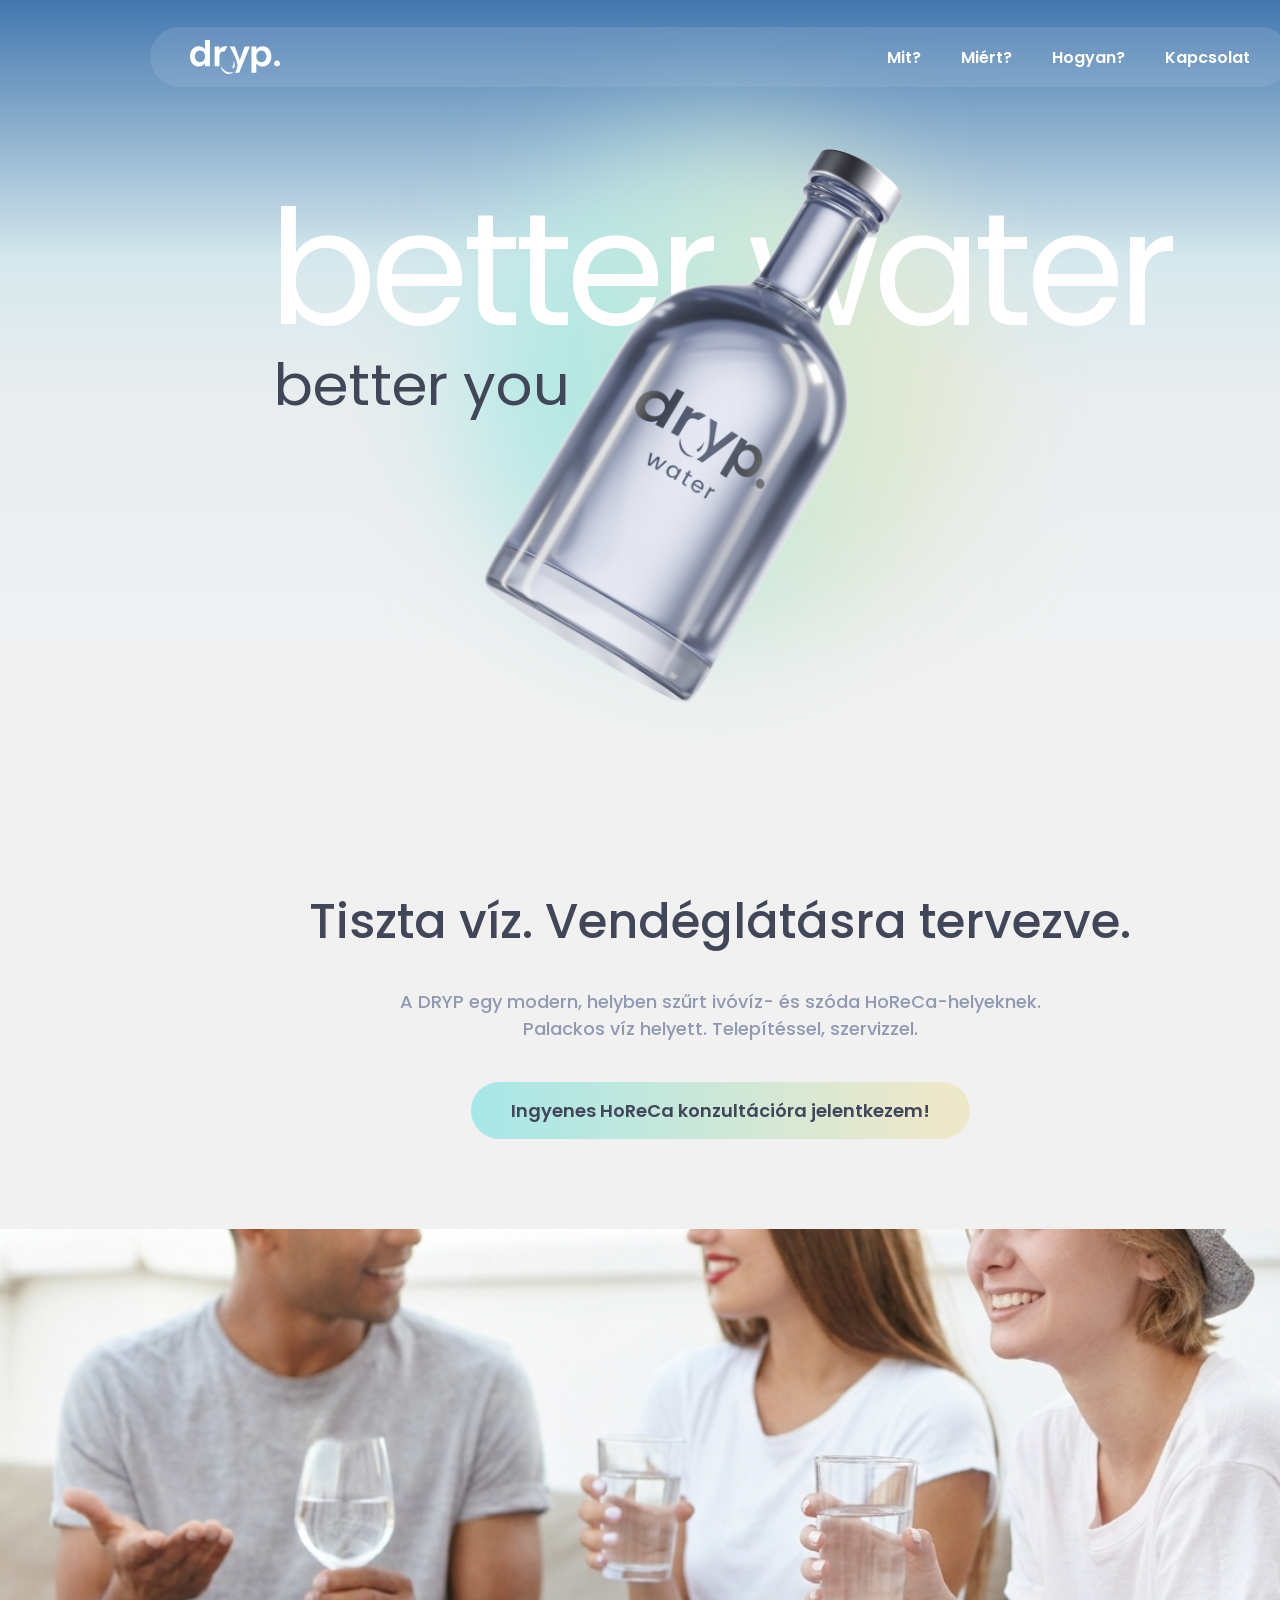
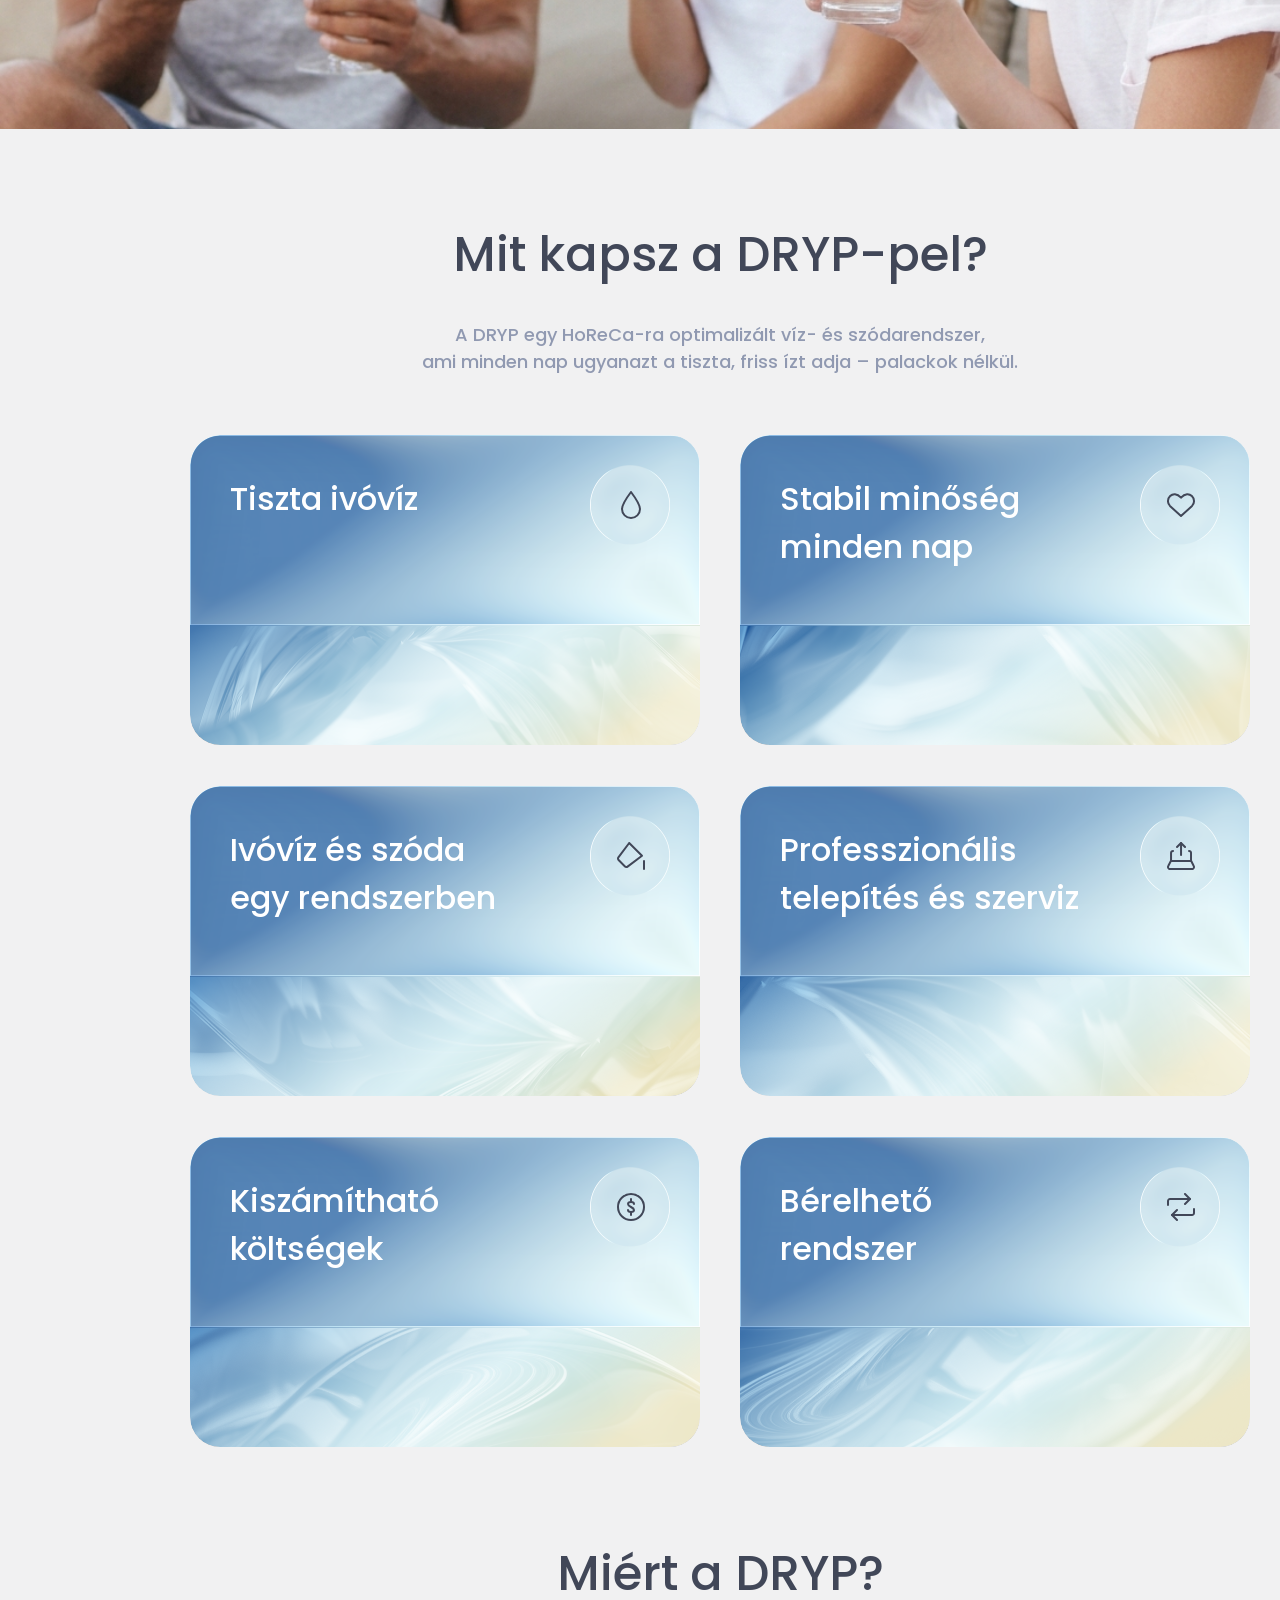
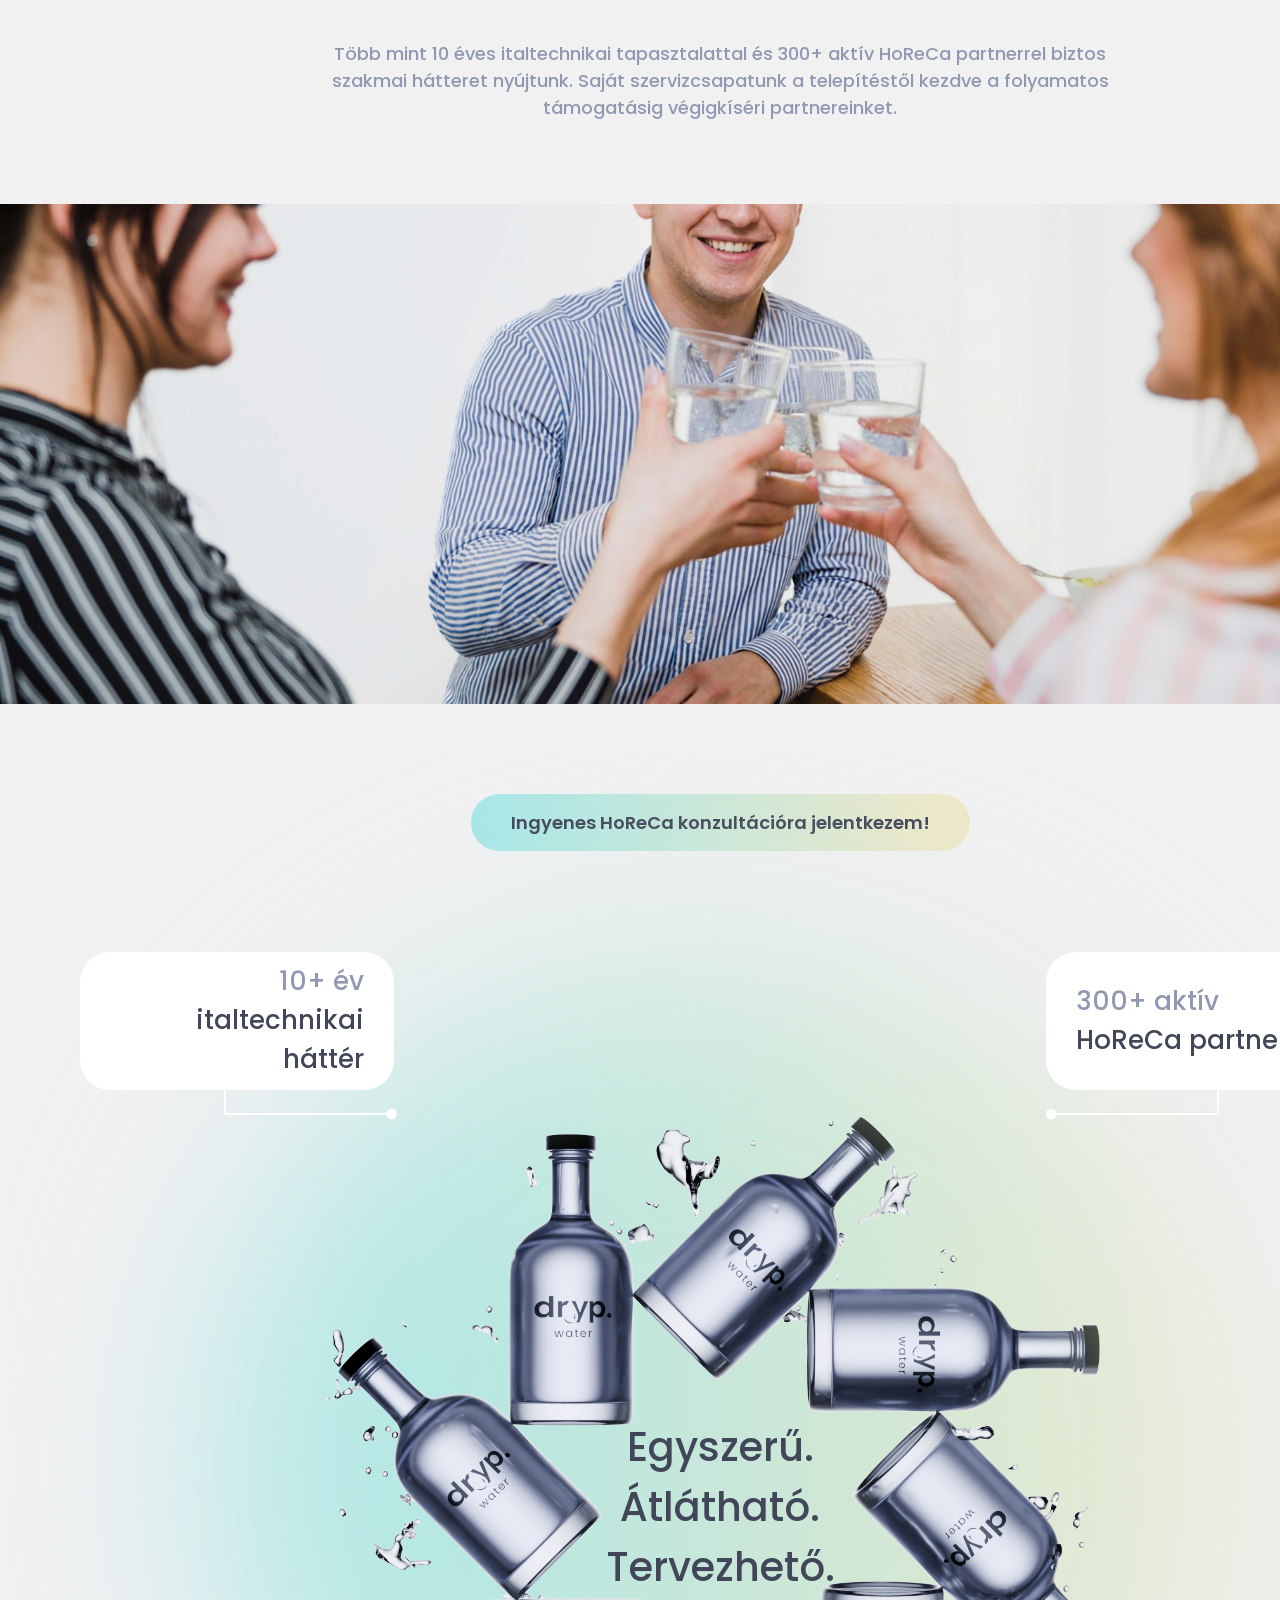
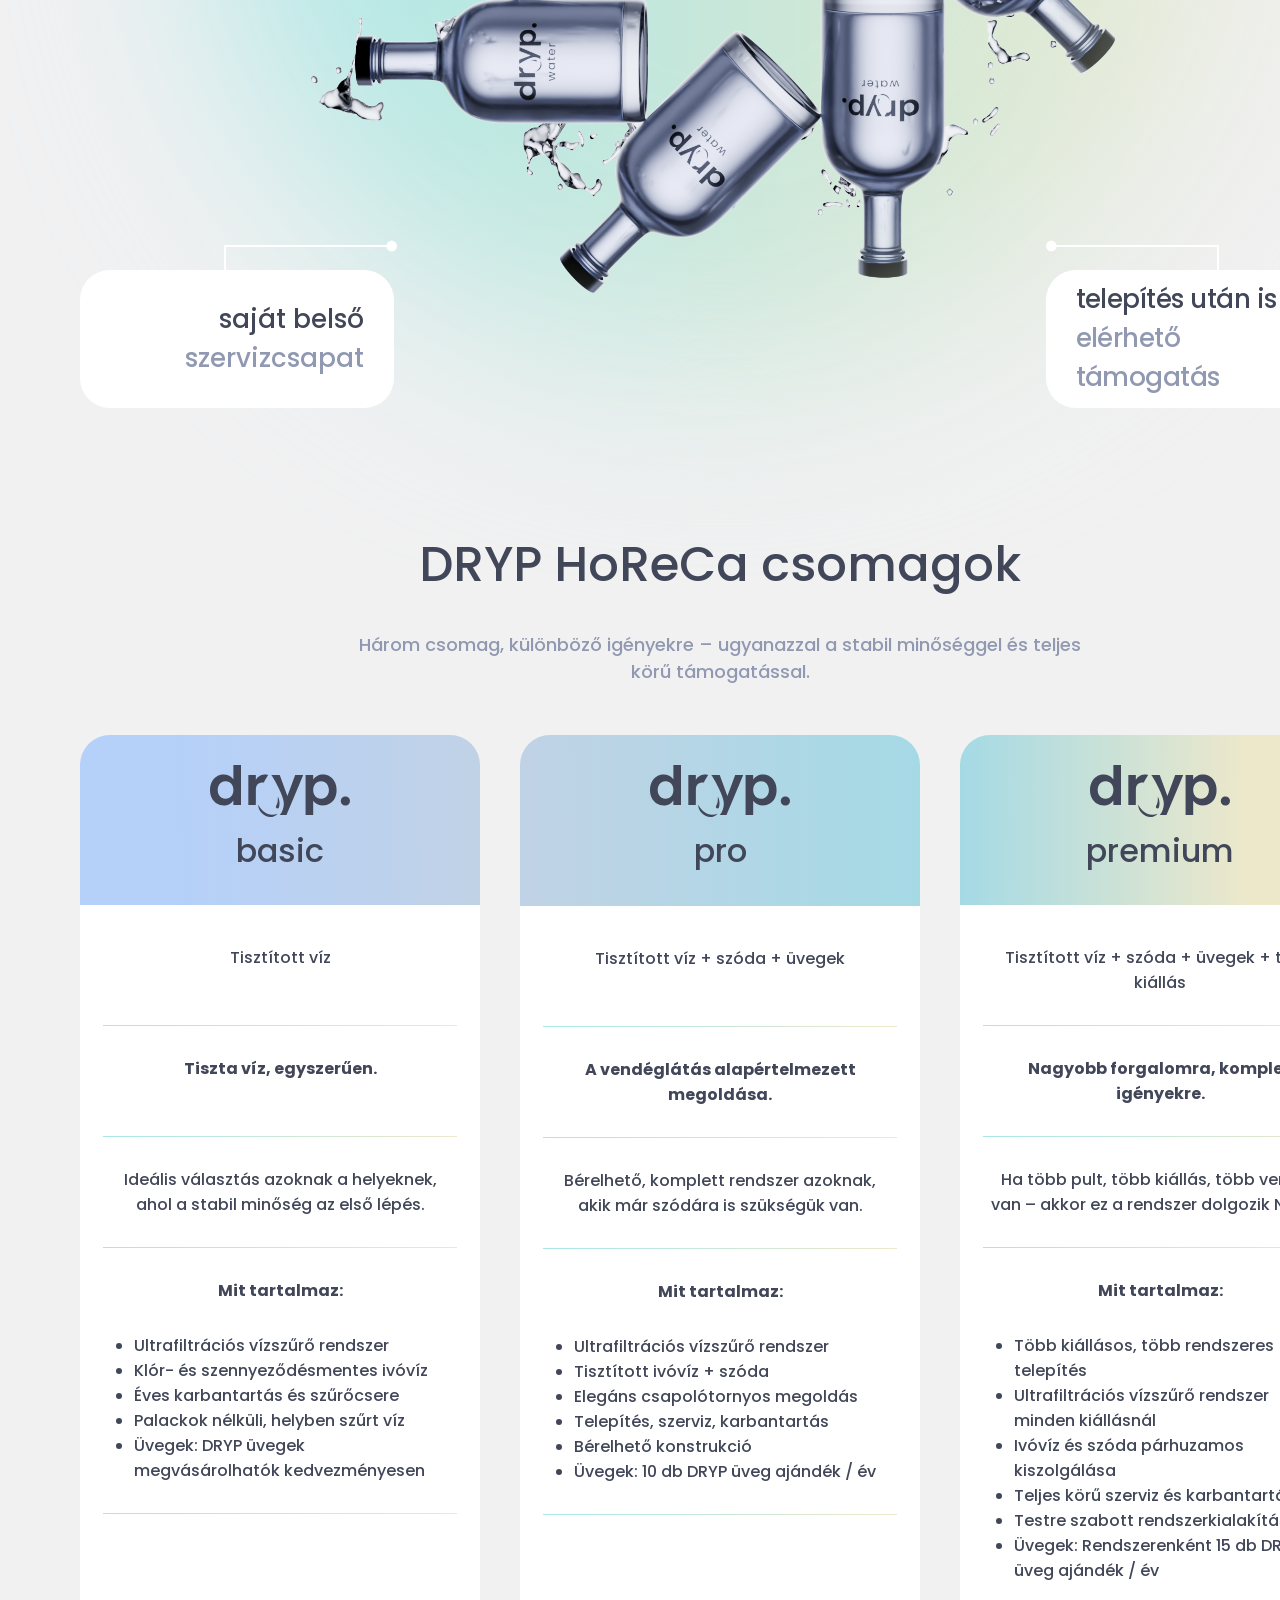
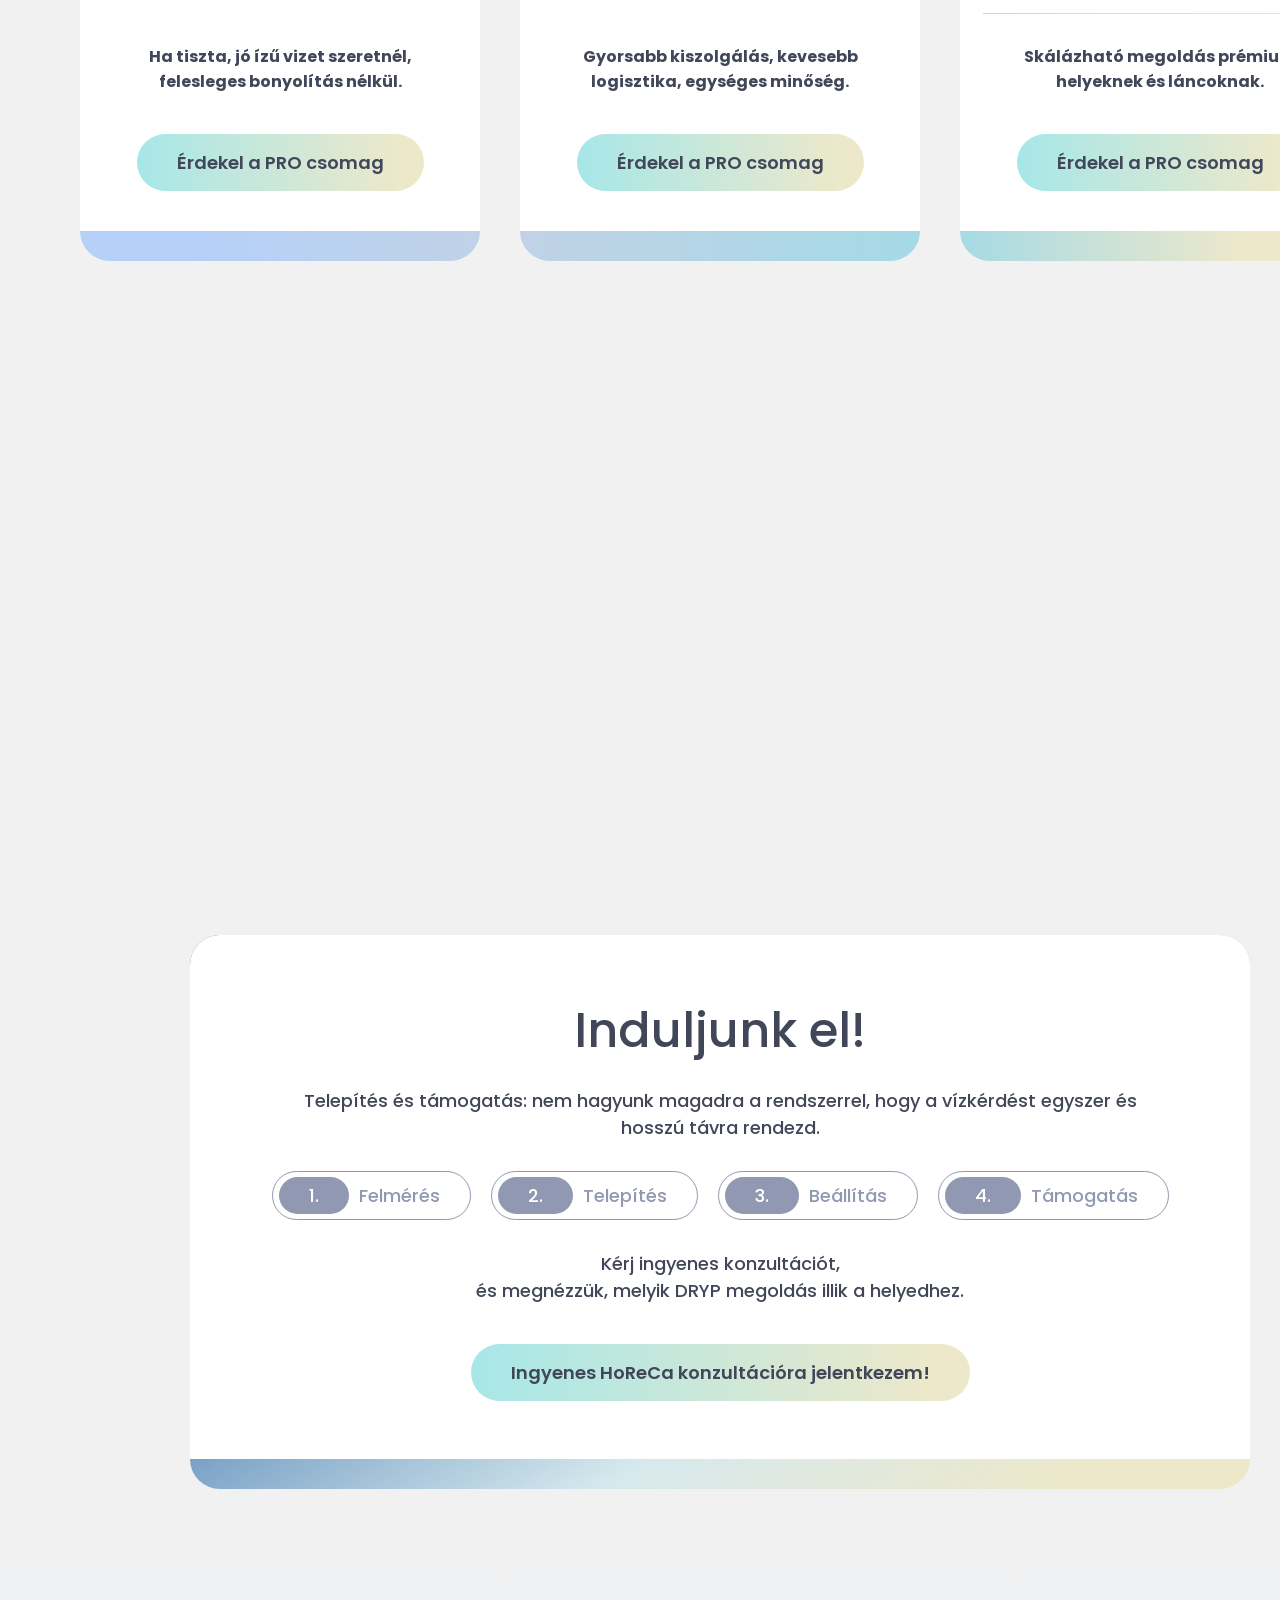
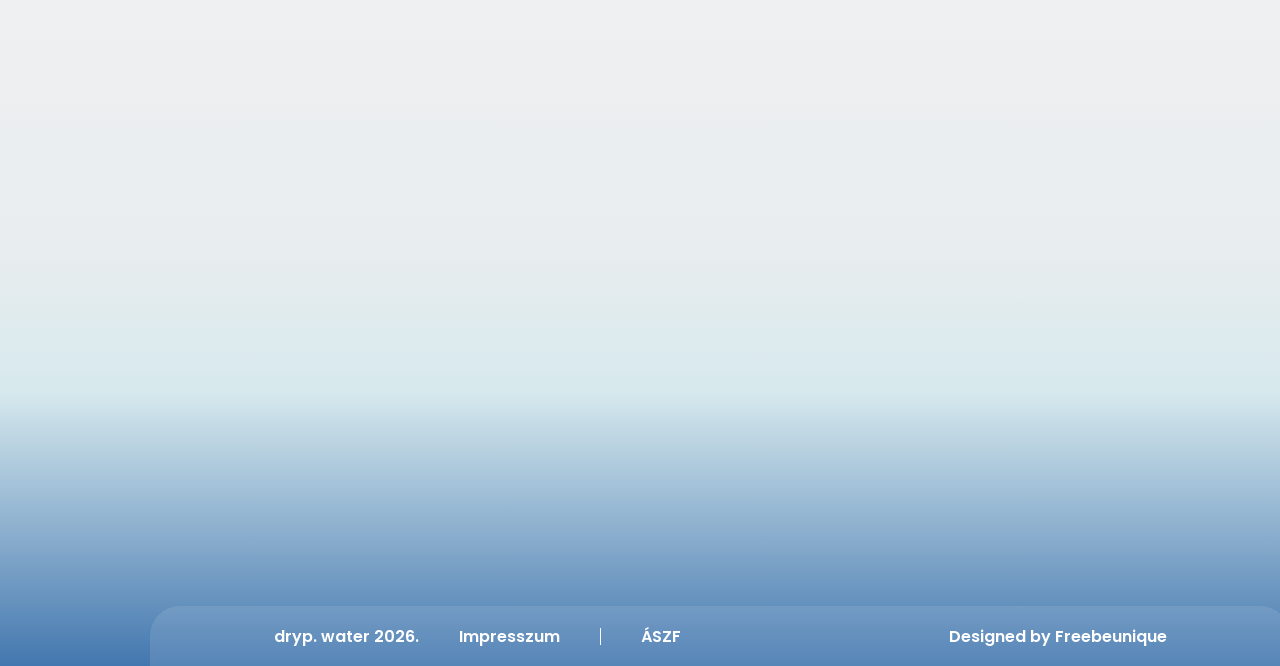
==== commit 0ad831a4: "Update index.html and styles.css for responsive design and new assets - Updated index.html to enhanc" ====
--- a/index.html
+++ b/index.html
@@ -1,313 +1,333 @@
 <!DOCTYPE html>
 <html lang="hu">
+
 <head>
-  <meta charset="UTF-8">
-  <meta name="viewport" content="width=device-width, initial-scale=1.0">
-  <title>dryp. — better water, better you</title>
-  <link rel="preconnect" href="https://fonts.googleapis.com">
-  <link rel="preconnect" href="https://fonts.gstatic.com" crossorigin>
-  <link href="https://fonts.googleapis.com/css2?family=Poppins:wght@400;500;600;700&display=swap" rel="stylesheet">
-  <link rel="stylesheet" href="styles.css">
+    <meta charset="UTF-8">
+    <meta name="viewport" content="width=device-width, initial-scale=1.0">
+    <title>dryp. — better water, better you</title>
+    <link rel="preconnect" href="https://fonts.googleapis.com">
+    <link rel="preconnect" href="https://fonts.gstatic.com" crossorigin>
+    <link href="https://fonts.googleapis.com/css2?family=Poppins:wght@400;500;600;700&display=swap" rel="stylesheet">
+    <link rel="stylesheet" href="styles.css">
 </head>
+
 <body>
 
-  <!-- 01_Menu -->
-  <header class="menu-wrapper">
-    <nav class="menu-bar">
-      <img src="assets/logo.svg" alt="dryp." class="logo">
-      <ul class="menu-items">
-        <li><a href="#mit">Mit?</a></li>
-        <li><a href="#miert">Miért?</a></li>
-        <li><a href="#hogyan">Hogyan?</a></li>
-        <li><a href="#kapcsolat">Kapcsolat</a></li>
-      </ul>
-    </nav>
-  </header>
-
-  <!-- 01_Hero -->
-  <section class="hero">
-    <div class="hero-bg-container">
-      <img src="assets/hero_3d_bg.png" alt="" class="hero-bg-img">
-    </div>
-    <div class="hero-effect"></div>
-    <div class="hero-light">
-      <img src="assets/light.svg" alt="" class="hero-light-img">
-    </div>
-    <h1 class="hero-headline">better water</h1>
-    <div class="hero-bottle-container">
-      <img src="assets/hero_3d_bottle.png" alt="DRYP bottle" class="hero-bottle-img">
-    </div>
-    <p class="hero-subheadline">better you</p>
-  </section>
-
-  <!-- 03_Message -->
-  <section class="message-section">
-    <div class="message-content">
-      <div class="message-text">
-        <h2 class="section-title">Tiszta víz. Vendéglátásra tervezve.</h2>
-        <p class="section-subtitle">A DRYP egy modern, helyben szűrt ivóvíz- és szóda HoReCa-helyeknek.<br>Palackos víz helyett. Telepítéssel, szervizzel.</p>
-      </div>
-      <a href="#kapcsolat" class="btn-gradient">Ingyenes HoReCa konzultációra jelentkezem!</a>
-    </div>
-    <div class="message-photo">
-      <img src="assets/photo6.png" alt="" class="message-photo-img">
-    </div>
-  </section>
-
-  <!-- 04_Mit -->
-  <section class="mit-section" id="mit">
-    <div class="mit-header">
-      <h2 class="section-title">Mit kapsz a DRYP-pel?</h2>
-      <p class="section-subtitle">A DRYP egy HoReCa-ra optimalizált víz- és szódarendszer,<br>ami minden nap ugyanazt a tiszta, friss ízt adja – palackok nélkül.</p>
-    </div>
-    <div class="mit-grid">
-      <div class="mit-card">
-        <img src="assets/01.png" alt="" class="mit-card-bg">
-        <div class="mit-card-content">
-          <p class="mit-card-title">Tiszta ivóvíz</p>
-          <img src="assets/icon_water_drop.svg" alt="" class="mit-card-icon">
-        </div>
-      </div>
-      <div class="mit-card">
-        <img src="assets/rectangle3222.png" alt="" class="mit-card-bg">
-        <div class="mit-card-content">
-          <p class="mit-card-title">Stabil minőség minden nap</p>
-          <img src="assets/icon_heart.svg" alt="" class="mit-card-icon">
-        </div>
-      </div>
-      <div class="mit-card">
-        <img src="assets/rectangle3224.png" alt="" class="mit-card-bg">
-        <div class="mit-card-content">
-          <p class="mit-card-title">Ivóvíz és szóda<br>egy rendszerben</p>
-          <img src="assets/icon_paint.svg" alt="" class="mit-card-icon">
-        </div>
-      </div>
-      <div class="mit-card">
-        <img src="assets/rectangle3225.png" alt="" class="mit-card-bg">
-        <div class="mit-card-content">
-          <p class="mit-card-title">Professzionális telepítés és szerviz</p>
-          <img src="assets/icon_upload.svg" alt="" class="mit-card-icon">
-        </div>
-      </div>
-      <div class="mit-card">
-        <img src="assets/rectangle3228.png" alt="" class="mit-card-bg">
-        <div class="mit-card-content">
-          <p class="mit-card-title">Kiszámítható költségek</p>
-          <img src="assets/icon_dollar.svg" alt="" class="mit-card-icon">
-        </div>
-      </div>
-      <div class="mit-card">
-        <img src="assets/rectangle3229.png" alt="" class="mit-card-bg">
-        <div class="mit-card-content">
-          <p class="mit-card-title">Bérelhető<br>rendszer</p>
-          <img src="assets/icon_reload.svg" alt="" class="mit-card-icon">
-        </div>
-      </div>
-    </div>
-  </section>
-
-  <!-- 05_Miért -->
-  <section class="miert-section" id="miert">
-    <div class="miert-header">
-      <h2 class="section-title">Miért a DRYP?</h2>
-      <p class="section-subtitle">Több mint 10 éves italtechnikai tapasztalattal és 300+ aktív HoReCa partnerrel biztos szakmai hátteret nyújtunk. Saját szervizcsapatunk a telepítéstől kezdve a folyamatos támogatásig végigkíséri partnereinket.</p>
-    </div>
-    <div class="miert-photo">
-      <img src="assets/photo5.png" alt="" class="miert-photo-img">
-    </div>
-    <a href="#kapcsolat" class="btn-gradient miert-btn">Ingyenes HoReCa konzultációra jelentkezem!</a>
-
-    <div class="miert-plus">
-      <div class="miert-3d-render">
-        <div class="miert-ellipse-outer">
-          <img src="assets/ellipse.svg" alt="" class="miert-ellipse-svg">
-        </div>
-        <div class="miert-bottle-masked">
-          <img src="assets/photo4.png" alt="" class="miert-bottle-img">
-        </div>
-        <div class="miert-center-text">
-          <p>Egyszerű.</p>
-          <p>Átlátható.</p>
-          <p>Tervezhető.</p>
-        </div>
-      </div>
-
-      <div class="miert-lines">
-        <img src="assets/lines.svg" alt="" class="miert-lines-svg">
-      </div>
-
-      <div class="miert-label miert-t1">
-        <p><span class="text-gray">10+ év</span> italtechnikai háttér</p>
-      </div>
-      <div class="miert-label miert-t2">
-        <p><span class="text-gray"> 300+ aktív </span>HoReCa partner</p>
-      </div>
-      <div class="miert-label miert-t3">
-        <p>saját belső <span class="text-gray">szervizcsapat</span></p>
-      </div>
-      <div class="miert-label miert-t4">
-        <p>telepítés után is <span class="text-gray">elérhető támogatás</span></p>
-      </div>
-    </div>
-  </section>
-
-  <!-- 06_Csomagok -->
-  <section class="csomagok-section" id="hogyan">
-    <div class="csomagok-header">
-      <h2 class="section-title">DRYP HoReCa csomagok</h2>
-      <p class="section-subtitle">Három csomag, különböző igényekre – ugyanazzal a stabil minőséggel és teljes<br>körű támogatással.</p>
-    </div>
-    <div class="csomagok-grid">
-      <!-- Basic -->
-      <div class="package package-basic">
-        <div class="package-header">
-          <img src="assets/vector_dryp.svg" alt="dryp." class="package-logo">
-          <p class="package-title">basic</p>
-        </div>
-        <div class="package-details">
-          <p class="package-desc">Tisztított víz<br>&nbsp;</p>
-          <div class="package-divider"></div>
-          <p class="package-note"><strong>Tiszta víz, egyszerűen.</strong><br>&nbsp;</p>
-          <div class="package-divider"></div>
-          <p class="package-desc">Ideális választás azoknak a helyeknek,<br>ahol a stabil minőség az első lépés.</p>
-          <div class="package-divider"></div>
-          <p class="package-note"><strong>Mit tartalmaz:</strong></p>
-          <ul class="package-features">
-            <li>Ultrafiltrációs vízszűrő rendszer</li>
-            <li>Klór- és szennyeződésmentes ivóvíz</li>
-            <li>Éves karbantartás és szűrőcsere</li>
-            <li>Palackok nélküli, helyben szűrt víz</li>
-            <li>Üvegek: DRYP üvegek megvásárolhatók kedvezményesen</li>
-          </ul>
-          <div class="package-divider"></div>
-          <div class="package-footer">
-            <p class="package-footer-text"><strong>Ha tiszta, jó ízű vizet szeretnél, felesleges bonyolítás nélkül.</strong></p>
-            <a href="#kapcsolat" class="btn-gradient package-btn">Érdekel a PRO csomag</a>
-          </div>
-        </div>
-      </div>
-
-      <!-- Pro -->
-      <div class="package package-pro">
-        <div class="package-header">
-          <img src="assets/vector_dryp.svg" alt="dryp." class="package-logo">
-          <p class="package-title">pro</p>
-        </div>
-        <div class="package-details">
-          <p class="package-desc">Tisztított víz + szóda + üvegek<br>&nbsp;</p>
-          <div class="package-divider"></div>
-          <p class="package-note"><strong>A vendéglátás alapértelmezett megoldása.</strong></p>
-          <div class="package-divider"></div>
-          <p class="package-desc">Bérelhető, komplett rendszer azoknak,<br>akik már szódára is szükségük van.</p>
-          <div class="package-divider"></div>
-          <p class="package-note"><strong>Mit tartalmaz:</strong></p>
-          <ul class="package-features">
-            <li>Ultrafiltrációs vízszűrő rendszer</li>
-            <li>Tisztított ivóvíz + szóda</li>
-            <li>Elegáns csapolótornyos megoldás</li>
-            <li>Telepítés, szerviz, karbantartás</li>
-            <li>Bérelhető konstrukció</li>
-            <li>Üvegek: 10 db DRYP üveg ajándék / év</li>
-          </ul>
-          <div class="package-divider"></div>
-          <div class="package-footer">
-            <p class="package-footer-text"><strong>Gyorsabb kiszolgálás, kevesebb logisztika, egységes minőség.</strong></p>
-            <a href="#kapcsolat" class="btn-gradient package-btn">Érdekel a PRO csomag</a>
-          </div>
-        </div>
-      </div>
-
-      <!-- Premium -->
-      <div class="package package-premium">
-        <div class="package-header">
-          <img src="assets/vector_dryp.svg" alt="dryp." class="package-logo">
-          <p class="package-title">premium</p>
-        </div>
-        <div class="package-details">
-          <p class="package-desc">Tisztított víz + szóda + üvegek + több kiállás</p>
-          <div class="package-divider"></div>
-          <p class="package-note"><strong>Nagyobb forgalomra, komplex igényekre.</strong></p>
-          <div class="package-divider"></div>
-          <p class="package-desc">Ha több pult, több kiállás, több vendég van – akkor ez a rendszer dolgozik Neked.</p>
-          <div class="package-divider"></div>
-          <p class="package-note"><strong>Mit tartalmaz:</strong></p>
-          <ul class="package-features">
-            <li>Több kiállásos, több rendszeres telepítés</li>
-            <li>Ultrafiltrációs vízszűrő rendszer minden kiállásnál</li>
-            <li>Ivóvíz és szóda párhuzamos kiszolgálása</li>
-            <li>Teljes körű szerviz és karbantartás</li>
-            <li>Testre szabott rendszerkialakítás</li>
-            <li>Üvegek: Rendszerenként 15 db DRYP üveg ajándék / év</li>
-          </ul>
-          <div class="package-divider"></div>
-          <div class="package-footer">
-            <p class="package-footer-text"><strong>Skálázható megoldás prémium helyeknek és láncoknak.</strong></p>
-            <a href="#kapcsolat" class="btn-gradient package-btn">Érdekel a PRO csomag</a>
-          </div>
-        </div>
-      </div>
-    </div>
-
-    <div class="csomagok-bottom-image">
-      <img src="assets/image.png" alt="" class="csomagok-bottom-img">
-    </div>
-  </section>
-
-  <!-- 07_Start -->
-  <section class="start-section" id="kapcsolat">
-    <div class="start-bg-gradient"></div>
-    <div class="start-bg-white"></div>
-    <div class="start-content">
-      <div class="start-top">
-        <h2 class="section-title">Induljunk el!</h2>
-        <div class="start-inner">
-          <p class="start-desc">Telepítés és támogatás: nem hagyunk magadra a rendszerrel, hogy a vízkérdést egyszer és hosszú távra rendezd.</p>
-          <div class="start-steps">
-            <div class="step">
-              <span class="step-number">1.</span>
-              <span class="step-title">Felmérés</span>
-            </div>
-            <div class="step">
-              <span class="step-number">2.</span>
-              <span class="step-title">Telepítés</span>
-            </div>
-            <div class="step">
-              <span class="step-number">3.</span>
-              <span class="step-title">Beállítás</span>
-            </div>
-            <div class="step">
-              <span class="step-number">4.</span>
-              <span class="step-title">Támogatás</span>
-            </div>
-          </div>
-          <p class="start-desc">Kérj ingyenes konzultációt,<br>és megnézzük, melyik DRYP megoldás illik a helyedhez.</p>
-        </div>
-      </div>
-      <a href="#kapcsolat" class="btn-gradient">Ingyenes HoReCa konzultációra jelentkezem!</a>
-    </div>
-  </section>
-
-  <!-- 09_3D Bottom -->
-  <section class="bottom-3d-section">
-    <div class="bottom-3d-effect"></div>
-    <div class="bottom-3d-masked">
-      <img src="assets/photo1.png" alt="" class="bottom-3d-img">
-    </div>
-    <div class="bottom-3d-masked-lower">
-      <img src="assets/photo3.png" alt="" class="bottom-3d-img-lower">
-    </div>
-  </section>
-
-  <!-- 08_Footer -->
-  <footer class="footer">
-    <div class="footer-left">
-      <span>dryp. water 2026.</span>
-      <span>Impresszum</span>
-      <span class="footer-divider"></span>
-      <span>ÁSZF</span>
-    </div>
-    <span class="footer-right">Designed by Freebeunique</span>
-  </footer>
+    <!-- 01_Menu -->
+    <header class="menu-wrapper">
+        <nav class="menu-bar">
+            <img src="assets/logo.svg" alt="dryp." class="logo">
+            <input type="checkbox" id="menu-toggle" class="menu-toggle-checkbox">
+            <label for="menu-toggle" class="menu-toggle-label" aria-label="Menü">
+                <span></span><span></span><span></span>
+            </label>
+            <ul class="menu-items">
+                <li><a href="#mit">Mit?</a></li>
+                <li><a href="#miert">Miért?</a></li>
+                <li><a href="#hogyan">Hogyan?</a></li>
+                <li><a href="#kapcsolat">Kapcsolat</a></li>
+            </ul>
+        </nav>
+    </header>
+
+    <!-- 01_Hero -->
+    <section class="hero">
+        <div class="hero-bg-container">
+            <img src="assets/hero_3d_bg.png" alt="" class="hero-bg-img">
+        </div>
+        <div class="hero-effect"></div>
+        <div class="hero-light">
+            <img src="assets/light.svg" alt="" class="hero-light-img">
+        </div>
+        <div class="hero-text">
+            <h1 class="hero-headline">better water</h1>
+            <p class="hero-subheadline">better you</p>
+        </div>
+        <div class="hero-bottle-container">
+            <img src="assets/hero_3d_bottle.png" alt="DRYP bottle" class="hero-bottle-img">
+        </div>
+    </section>
+
+    <!-- 03_Message -->
+    <section class="message-section">
+        <div class="message-content">
+            <div class="message-text">
+                <h2 class="section-title">Tiszta víz. Vendéglátásra tervezve.</h2>
+                <p class="section-subtitle">A DRYP egy modern, helyben szűrt ivóvíz- és szóda
+                    HoReCa-helyeknek.<br>Palackos víz helyett. Telepítéssel, szervizzel.</p>
+            </div>
+            <a href="#kapcsolat" class="btn-gradient">Ingyenes HoReCa konzultációra jelentkezem!</a>
+        </div>
+        <div class="message-photo">
+            <img src="assets/photo6.png" alt="" class="message-photo-img">
+        </div>
+    </section>
+
+    <!-- 04_Mit -->
+    <section class="mit-section" id="mit">
+        <div class="mit-header">
+            <h2 class="section-title">Mit kapsz a DRYP-pel?</h2>
+            <p class="section-subtitle">A DRYP egy HoReCa-ra optimalizált víz- és szódarendszer,<br>ami minden nap
+                ugyanazt a tiszta, friss ízt adja – palackok nélkül.</p>
+        </div>
+        <div class="mit-grid">
+            <div class="mit-card">
+                <img src="assets/01.png" alt="" class="mit-card-bg">
+                <div class="mit-card-content">
+                    <p class="mit-card-title">Tiszta ivóvíz</p>
+                    <img src="assets/icon_water_drop.svg" alt="" class="mit-card-icon">
+                </div>
+            </div>
+            <div class="mit-card">
+                <img src="assets/rectangle3222.png" alt="" class="mit-card-bg">
+                <div class="mit-card-content">
+                    <p class="mit-card-title">Stabil minőség minden nap</p>
+                    <img src="assets/icon_heart.svg" alt="" class="mit-card-icon">
+                </div>
+            </div>
+            <div class="mit-card">
+                <img src="assets/rectangle3224.png" alt="" class="mit-card-bg">
+                <div class="mit-card-content">
+                    <p class="mit-card-title">Ivóvíz és szóda<br>egy rendszerben</p>
+                    <img src="assets/icon_paint.svg" alt="" class="mit-card-icon">
+                </div>
+            </div>
+            <div class="mit-card">
+                <img src="assets/rectangle3225.png" alt="" class="mit-card-bg">
+                <div class="mit-card-content">
+                    <p class="mit-card-title">Professzionális telepítés és szerviz</p>
+                    <img src="assets/icon_upload.svg" alt="" class="mit-card-icon">
+                </div>
+            </div>
+            <div class="mit-card">
+                <img src="assets/rectangle3228.png" alt="" class="mit-card-bg">
+                <div class="mit-card-content">
+                    <p class="mit-card-title">Kiszámítható költségek</p>
+                    <img src="assets/icon_dollar.svg" alt="" class="mit-card-icon">
+                </div>
+            </div>
+            <div class="mit-card">
+                <img src="assets/rectangle3229.png" alt="" class="mit-card-bg">
+                <div class="mit-card-content">
+                    <p class="mit-card-title">Bérelhető<br>rendszer</p>
+                    <img src="assets/icon_reload.svg" alt="" class="mit-card-icon">
+                </div>
+            </div>
+        </div>
+    </section>
+
+    <!-- 05_Miért -->
+    <section class="miert-section" id="miert">
+        <div class="miert-header">
+            <h2 class="section-title">Miért a DRYP?</h2>
+            <p class="section-subtitle">Több mint 10 éves italtechnikai tapasztalattal és 300+ aktív HoReCa partnerrel
+                biztos szakmai hátteret nyújtunk. Saját szervizcsapatunk a telepítéstől kezdve a folyamatos támogatásig
+                végigkíséri partnereinket.</p>
+        </div>
+        <div class="miert-photo">
+            <img src="assets/photo5.png" alt="" class="miert-photo-img">
+        </div>
+        <a href="#kapcsolat" class="btn-gradient miert-btn">Ingyenes HoReCa konzultációra jelentkezem!</a>
+
+        <div class="miert-plus">
+            <div class="miert-3d-render">
+                <div class="miert-ellipse-outer">
+                    <img src="assets/ellipse.svg" alt="" class="miert-ellipse-svg">
+                </div>
+                <div class="miert-bottle-masked">
+                    <img src="assets/photo4.png" alt="" class="miert-bottle-img">
+                </div>
+                <div class="miert-center-text">
+                    <p>Egyszerű.</p>
+                    <p>Átlátható.</p>
+                    <p>Tervezhető.</p>
+                </div>
+            </div>
+
+            <div class="miert-lines">
+                <img src="assets/lines.svg" alt="" class="miert-lines-svg">
+            </div>
+
+            <div class="miert-label miert-t1">
+                <p><span class="text-gray">10+ év</span> italtechnikai háttér</p>
+            </div>
+            <div class="miert-label miert-t2">
+                <p><span class="text-gray"> 300+ aktív </span>HoReCa partner</p>
+            </div>
+            <div class="miert-label miert-t3">
+                <p>saját belső <span class="text-gray">szervizcsapat</span></p>
+            </div>
+            <div class="miert-label miert-t4">
+                <p>telepítés után is <span class="text-gray">elérhető támogatás</span></p>
+            </div>
+        </div>
+    </section>
+
+    <!-- 06_Csomagok -->
+    <section class="csomagok-section" id="hogyan">
+        <div class="csomagok-header">
+            <h2 class="section-title">DRYP HoReCa csomagok</h2>
+            <p class="section-subtitle">Három csomag, különböző igényekre – ugyanazzal a stabil minőséggel és
+                teljes<br>körű támogatással.</p>
+        </div>
+        <div class="csomagok-grid">
+            <!-- Basic -->
+            <div class="package package-basic">
+                <div class="package-header">
+                    <img src="assets/vector_dryp.svg" alt="dryp." class="package-logo">
+                    <p class="package-title">basic</p>
+                </div>
+                <div class="package-details">
+                    <p class="package-desc">Tisztított víz<br>&nbsp;</p>
+                    <div class="package-divider"></div>
+                    <p class="package-note"><strong>Tiszta víz, egyszerűen.</strong><br>&nbsp;</p>
+                    <div class="package-divider"></div>
+                    <p class="package-desc">Ideális választás azoknak a helyeknek,<br>ahol a stabil minőség az első
+                        lépés.</p>
+                    <div class="package-divider"></div>
+                    <p class="package-note"><strong>Mit tartalmaz:</strong></p>
+                    <ul class="package-features">
+                        <li>Ultrafiltrációs vízszűrő rendszer</li>
+                        <li>Klór- és szennyeződésmentes ivóvíz</li>
+                        <li>Éves karbantartás és szűrőcsere</li>
+                        <li>Palackok nélküli, helyben szűrt víz</li>
+                        <li>Üvegek: DRYP üvegek megvásárolhatók kedvezményesen</li>
+                    </ul>
+                    <div class="package-divider"></div>
+                    <div class="package-footer">
+                        <p class="package-footer-text"><strong>Ha tiszta, jó ízű vizet szeretnél, felesleges bonyolítás
+                                nélkül.</strong></p>
+                        <a href="#kapcsolat" class="btn-gradient package-btn">Érdekel a PRO csomag</a>
+                    </div>
+                </div>
+            </div>
+
+            <!-- Pro -->
+            <div class="package package-pro">
+                <div class="package-header">
+                    <img src="assets/vector_dryp.svg" alt="dryp." class="package-logo">
+                    <p class="package-title">pro</p>
+                </div>
+                <div class="package-details">
+                    <p class="package-desc">Tisztított víz + szóda + üvegek<br>&nbsp;</p>
+                    <div class="package-divider"></div>
+                    <p class="package-note"><strong>A vendéglátás alapértelmezett megoldása.</strong></p>
+                    <div class="package-divider"></div>
+                    <p class="package-desc">Bérelhető, komplett rendszer azoknak,<br>akik már szódára is szükségük van.
+                    </p>
+                    <div class="package-divider"></div>
+                    <p class="package-note"><strong>Mit tartalmaz:</strong></p>
+                    <ul class="package-features">
+                        <li>Ultrafiltrációs vízszűrő rendszer</li>
+                        <li>Tisztított ivóvíz + szóda</li>
+                        <li>Elegáns csapolótornyos megoldás</li>
+                        <li>Telepítés, szerviz, karbantartás</li>
+                        <li>Bérelhető konstrukció</li>
+                        <li>Üvegek: 10 db DRYP üveg ajándék / év</li>
+                    </ul>
+                    <div class="package-divider"></div>
+                    <div class="package-footer">
+                        <p class="package-footer-text"><strong>Gyorsabb kiszolgálás, kevesebb logisztika, egységes
+                                minőség.</strong></p>
+                        <a href="#kapcsolat" class="btn-gradient package-btn">Érdekel a PRO csomag</a>
+                    </div>
+                </div>
+            </div>
+
+            <!-- Premium -->
+            <div class="package package-premium">
+                <div class="package-header">
+                    <img src="assets/vector_dryp.svg" alt="dryp." class="package-logo">
+                    <p class="package-title">premium</p>
+                </div>
+                <div class="package-details">
+                    <p class="package-desc">Tisztított víz + szóda + üvegek + több kiállás</p>
+                    <div class="package-divider"></div>
+                    <p class="package-note"><strong>Nagyobb forgalomra, komplex igényekre.</strong></p>
+                    <div class="package-divider"></div>
+                    <p class="package-desc">Ha több pult, több kiállás, több vendég van – akkor ez a rendszer dolgozik
+                        Neked.</p>
+                    <div class="package-divider"></div>
+                    <p class="package-note"><strong>Mit tartalmaz:</strong></p>
+                    <ul class="package-features">
+                        <li>Több kiállásos, több rendszeres telepítés</li>
+                        <li>Ultrafiltrációs vízszűrő rendszer minden kiállásnál</li>
+                        <li>Ivóvíz és szóda párhuzamos kiszolgálása</li>
+                        <li>Teljes körű szerviz és karbantartás</li>
+                        <li>Testre szabott rendszerkialakítás</li>
+                        <li>Üvegek: Rendszerenként 15 db DRYP üveg ajándék / év</li>
+                    </ul>
+                    <div class="package-divider"></div>
+                    <div class="package-footer">
+                        <p class="package-footer-text"><strong>Skálázható megoldás prémium helyeknek és
+                                láncoknak.</strong></p>
+                        <a href="#kapcsolat" class="btn-gradient package-btn">Érdekel a PRO csomag</a>
+                    </div>
+                </div>
+            </div>
+        </div>
+
+        <div class="csomagok-bottom-image">
+            <img src="assets/image.png" alt="" class="csomagok-bottom-img">
+        </div>
+    </section>
+
+    <!-- 07_Start -->
+    <section class="start-section" id="kapcsolat">
+        <div class="start-bg-gradient"></div>
+        <div class="start-bg-white"></div>
+        <div class="start-content">
+            <div class="start-top">
+                <h2 class="section-title">Induljunk el!</h2>
+                <div class="start-inner">
+                    <p class="start-desc">Telepítés és támogatás: nem hagyunk magadra a rendszerrel, hogy a vízkérdést
+                        egyszer és hosszú távra rendezd.</p>
+                    <div class="start-steps">
+                        <div class="step">
+                            <span class="step-number">1.</span>
+                            <span class="step-title">Felmérés</span>
+                        </div>
+                        <div class="step">
+                            <span class="step-number">2.</span>
+                            <span class="step-title">Telepítés</span>
+                        </div>
+                        <div class="step">
+                            <span class="step-number">3.</span>
+                            <span class="step-title">Beállítás</span>
+                        </div>
+                        <div class="step">
+                            <span class="step-number">4.</span>
+                            <span class="step-title">Támogatás</span>
+                        </div>
+                    </div>
+                    <p class="start-desc">Kérj ingyenes konzultációt,<br>és megnézzük, melyik DRYP megoldás illik a
+                        helyedhez.</p>
+                </div>
+            </div>
+            <a href="#kapcsolat" class="btn-gradient">Ingyenes HoReCa konzultációra jelentkezem!</a>
+        </div>
+    </section>
+
+    <!-- 09_3D Bottom -->
+    <section class="bottom-3d-section">
+        <div class="bottom-3d-effect">
+        </div>
+        <div class="bottom-3d-masked">
+            <img src="assets/photo1.png" alt="" class="bottom-3d-img">
+        </div>
+    </section>
+
+    <!-- 08_Footer -->
+    <footer class="footer">
+        <div class="footer-left">
+            <span>dryp. water 2026.</span>
+            <span>Impresszum</span>
+            <span class="footer-divider"></span>
+            <span>ÁSZF</span>
+        </div>
+        <span class="footer-right">Designed by Freebeunique</span>
+    </footer>
 
 </body>
-</html>
+
+</html>
--- a/styles.css
+++ b/styles.css
@@ -7,6 +7,7 @@
 
 html {
   scroll-behavior: smooth;
+  overflow-x: hidden;
 }
 
 body {
@@ -178,20 +179,24 @@
   height: 100%;
 }
 
-.hero-headline {
+.hero-text {
   position: absolute;
   top: 149px;
   left: 50%;
   transform: translateX(-50%);
   width: 1101px;
+  z-index: 3;
+}
+
+.hero-headline {
   font-size: 160px;
   font-weight: 400;
   color: #FFFFFF;
   text-align: center;
   line-height: normal;
   letter-spacing: -6.4px;
-  z-index: 3;
   white-space: nowrap;
+  position: relative;
 }
 
 .hero-bottle-container {
@@ -215,8 +220,8 @@
 
 .hero-subheadline {
   position: absolute;
-  top: 325px;
-  left: 275px;
+  top: 12rem;
+  left: 6.5rem;
   width: 298px;
   font-size: 58px;
   font-weight: 400;
@@ -771,7 +776,6 @@
   width: 1440px;
   height: 777px;
   overflow: hidden;
-  margin-top: 50px;
 }
 
 .bottom-3d-effect {
@@ -862,3 +866,471 @@
   color: #FFFFFF;
   white-space: nowrap;
 }
+
+/* ==================== HAMBURGER MENU (hidden on desktop) ==================== */
+.menu-toggle-checkbox {
+  display: none;
+}
+
+.menu-toggle-label {
+  display: none;
+  flex-direction: column;
+  gap: 5px;
+  cursor: pointer;
+  z-index: 101;
+}
+
+.menu-toggle-label span {
+  display: block;
+  width: 24px;
+  height: 2px;
+  background: #FFFFFF;
+  border-radius: 2px;
+  transition: transform 0.3s, opacity 0.3s;
+}
+
+/* ==================== RESPONSIVE — MOBILE ==================== */
+@media (max-width: 768px) {
+
+  body {
+    width: 100%;
+  }
+
+  /* — Menu — */
+  .menu-wrapper {
+    width: 100%;
+    height: 70px;
+    padding: 0 16px;
+  }
+
+  .menu-bar {
+    width: 100%;
+    height: 50px;
+    padding: 0 20px;
+  }
+
+  .logo {
+    /* width: 70px; */
+    flex-shrink: 0;
+  }
+
+  .menu-toggle-label {
+    display: flex;
+  }
+
+  .menu-items {
+    position: fixed;
+    top: -20px;
+    right: 0;
+    width: 70%;
+    height: 100vh;
+    flex-direction: column;
+    background: rgba(65, 71, 88, 0.95);
+    backdrop-filter: blur(20px);
+    -webkit-backdrop-filter: blur(20px);
+    padding: 100px 40px 40px;
+    gap: 30px;
+    transform: translateX(100%);
+    visibility: hidden;
+    transition: transform 0.3s ease, visibility 0.3s;
+    z-index: 100;
+  }
+
+  .menu-toggle-checkbox:checked ~ .menu-items {
+    transform: translateX(0);
+    visibility: visible;
+    top: -20px;
+    right: -20px;
+  }
+
+  .menu-toggle-checkbox:checked ~ .menu-toggle-label span:nth-child(1) {
+    transform: rotate(45deg) translate(5px, 5px);
+  }
+  .menu-toggle-checkbox:checked ~ .menu-toggle-label span:nth-child(2) {
+    opacity: 0;
+  }
+  .menu-toggle-checkbox:checked ~ .menu-toggle-label span:nth-child(3) {
+    transform: rotate(-45deg) translate(5px, -5px);
+  }
+
+  /* — Hero — */
+  .hero {
+    width: 100%;
+    height: 500px;
+  }
+
+  .hero-bg-container {
+    left: 0;
+    width: 100%;
+    height: 500px;
+    -webkit-mask-image: radial-gradient(ellipse 70% 80% at 50% 40%, rgba(0,0,0,1) 70%, rgba(0,0,0,0) 100%);
+    mask-image: radial-gradient(ellipse 70% 80% at 50% 40%, rgba(0,0,0,1) 70%, rgba(0,0,0,0) 100%);
+  }
+
+  .hero-bg-img {
+    width: 100%;
+    height: 100%;
+    top: 0;
+    left: 0;
+    object-fit: cover;
+  }
+
+  .hero-effect {
+    width: 100%;
+    height: 400px;
+  }
+
+  .hero-light {
+    width: 350px;
+    height: 350px;
+    top: 10px;
+  }
+
+  .hero-headline {
+    font-size: 64px;
+    top: -5rem;
+    width: auto;
+    letter-spacing: -2px;
+    position: relative
+  }
+
+  .hero-bottle-container {
+    left: 0;
+    width: 100%;
+    height: 500px;
+    overflow: hidden;
+  }
+
+  .hero-bottle-img {
+    width: 100%;
+    height: 100%;
+    top: 0;
+    left: 0;
+    object-fit: cover;
+  }
+
+  .hero-subheadline {
+    font-size: 28px;
+    top: -0.5rem;
+    position: absolute;
+    left: 27.5rem;
+    transform: translateX(-50%);
+    width: auto;
+    text-align: center;
+    z-index: 6;
+  }
+
+  /* — Message — */
+  .message-section {
+    width: 100%;
+  }
+
+  .message-content {
+    width: 100%;
+    padding: 0 24px;
+    margin-top: 0;
+  }
+
+  .section-title {
+    font-size: 28px;
+  }
+
+  .section-subtitle {
+    font-size: 16px;
+  }
+
+  .section-subtitle br {
+    display: none;
+  }
+
+  .btn-gradient {
+    font-size: 16px;
+    padding: 14px 28px;
+    white-space: normal;
+    text-align: center;
+  }
+
+  .message-photo {
+    width: 100%;
+    height: 250px;
+    margin-top: 50px;
+  }
+
+  .message-photo-img {
+    width: 110%;
+    left: -5%;
+  }
+
+  /* — Mit — */
+  .mit-section {
+    width: 100%;
+    padding-top: 50px;
+  }
+
+  .mit-header {
+    width: 100%;
+    padding: 0 24px;
+  }
+
+  .mit-grid {
+    grid-template-columns: 1fr;
+    width: 100%;
+    padding: 0 24px;
+    margin: 30px auto 0;
+    gap: 20px;
+  }
+
+  .mit-card {
+    width: 100%;
+    height: 200px;
+  }
+
+  .mit-card-content {
+    padding: 2% 10% 24px 24px;
+  }
+
+  .mit-card-title {
+    font-size: 20px;
+  }
+
+  /* — Miért — */
+  .miert-section {
+    width: 100%;
+    padding-top: 50px;
+  }
+
+  .miert-header {
+    width: 100%;
+    padding: 0 24px;
+  }
+
+  .miert-photo {
+    width: 100%;
+    height: 250px;
+    margin-top: 50px;
+  }
+
+  .miert-btn {
+    margin: 40px auto 0;
+  }
+
+  .miert-plus {
+    width: 100%;
+    height: auto;
+    margin: 0;
+    display: flex;
+    flex-direction: column;
+    align-items: center;
+    gap: 20px;
+    padding: 0 16px;
+  }
+
+  .miert-3d-render {
+    position: relative;
+    width: 100vw;
+    margin-bottom: -20px;
+    /* max-width: 360px; */
+    aspect-ratio: 1 / 1;
+    overflow: hidden;
+  }
+
+  .miert-ellipse-outer {
+    top: 5%;
+    left: 5%;
+    width: 90%;
+    height: 90%;
+  }
+
+  .miert-bottle-masked {
+    position: absolute;
+    top: 0;
+    left: 0;
+    width: 100%;
+    height: 100%;
+    overflow: hidden;
+    -webkit-mask-image: radial-gradient(ellipse 48% 48% at 50% 50%, rgba(0,0,0,1) 40%, rgba(0,0,0,0) 100%);
+    mask-image: radial-gradient(ellipse 48% 48% at 50% 50%, rgba(0,0,0,1) 40%, rgba(0,0,0,0) 100%);
+  }
+
+  .miert-bottle-img {
+    position: absolute;
+    width: 200%;
+    height: 110%;
+    top: -5%;
+    left: -50%;
+    object-fit: cover;
+  }
+
+  .miert-center-text {
+    position: absolute;
+    top: 50%;
+    left: 50%;
+    transform: translate(-50%, -50%);
+    font-size: 17px;
+    width: 180px;
+    height: auto;
+  }
+
+  .miert-lines {
+    display: none;
+  }
+
+  .miert-label {
+    position: relative;
+    width: 100%;
+    height: auto;
+    max-width: 340px;
+    top: auto !important;
+    left: auto !important;
+    right: auto !important;
+    bottom: auto !important;
+  }
+
+  .miert-label p {
+    font-size: 16px;
+    width: 100%;
+    text-align: center !important;
+  }
+
+  /* — Csomagok — */
+  .csomagok-section {
+    width: 100%;
+    padding-top: 20px;
+  }
+
+  .csomagok-header {
+    width: 100%;
+    padding: 0 24px;
+  }
+
+  .csomagok-grid {
+    flex-direction: column;
+    align-items: center;
+    margin: 30px 24px 0;
+    gap: 24px;
+  }
+
+  .package {
+    width: 100%;
+    max-width: 400px;
+  }
+
+  .package-details {
+    width: 100%;
+  }
+
+  .package-divider {
+    width: 100%;
+  }
+
+  .csomagok-bottom-image {
+    width: 100%;
+    height: 200px;
+    margin-top: 50px;
+  }
+
+  .csomagok-bottom-img {
+    width: 110%;
+    left: -5%;
+  }
+
+  /* — Start — */
+  .start-section {
+    width: calc(100% - 32px);
+    height: auto;
+    margin: 50px 16px 0;
+  }
+
+  .start-bg-gradient {
+    width: 100%;
+    height: 100%;
+  }
+
+  .start-bg-white {
+    width: 100%;
+    height: calc(100% - 30px);
+  }
+
+  .start-content {
+    padding: 30px 20px 40px;
+    gap: 30px;
+  }
+
+  .start-desc {
+    font-size: 16px;
+  }
+
+  .start-desc br {
+    display: none;
+  }
+
+  .start-steps {
+    flex-wrap: wrap;
+    gap: 12px;
+  }
+
+  .step {
+    padding: 4px 16px 4px 4px;
+    gap: 8px;
+  }
+
+  .step-number {
+    padding: 4px 16px;
+    font-size: 14px;
+  }
+
+  .step-title {
+    font-size: 14px;
+  }
+
+  /* — 3D Bottom — */
+  .bottom-3d-section {
+    width: 100%;
+    height: 400px;
+    margin-top: 30px;
+  }
+
+  .bottom-3d-effect {
+    width: 100%;
+    height: 380px;
+  }
+
+  .bottom-3d-masked {
+    width: 100%;
+    height: 500px;
+    top: -60px;
+    -webkit-mask-image: radial-gradient(ellipse 60% 55% at 50% 50%, rgba(0,0,0,1) 50%, rgba(0,0,0,0) 100%);
+    mask-image: radial-gradient(ellipse 60% 55% at 50% 50%, rgba(0,0,0,1) 50%, rgba(0,0,0,0) 100%);
+  }
+
+  .bottom-3d-masked-lower {
+    width: 100%;
+    height: 400px;
+    -webkit-mask-image: radial-gradient(ellipse 60% 40% at 50% 50%, rgba(0,0,0,1) 50%, rgba(0,0,0,0) 100%);
+    mask-image: radial-gradient(ellipse 60% 40% at 50% 50%, rgba(0,0,0,1) 50%, rgba(0,0,0,0) 100%);
+  }
+
+  /* — Footer — */
+  .footer {
+    width: 100%;
+    height: auto;
+    margin-left: 0;
+    margin-top: -50px;
+    padding: 15px 24px;
+    gap: 0;
+    flex-direction: column;
+    align-items: center;
+    gap: 8px;
+  }
+
+  .footer-left {
+    flex-wrap: wrap;
+    gap: 12px;
+    justify-content: center;
+    font-size: 13px;
+  }
+
+  .footer-right {
+    font-size: 13px;
+  }
+}
